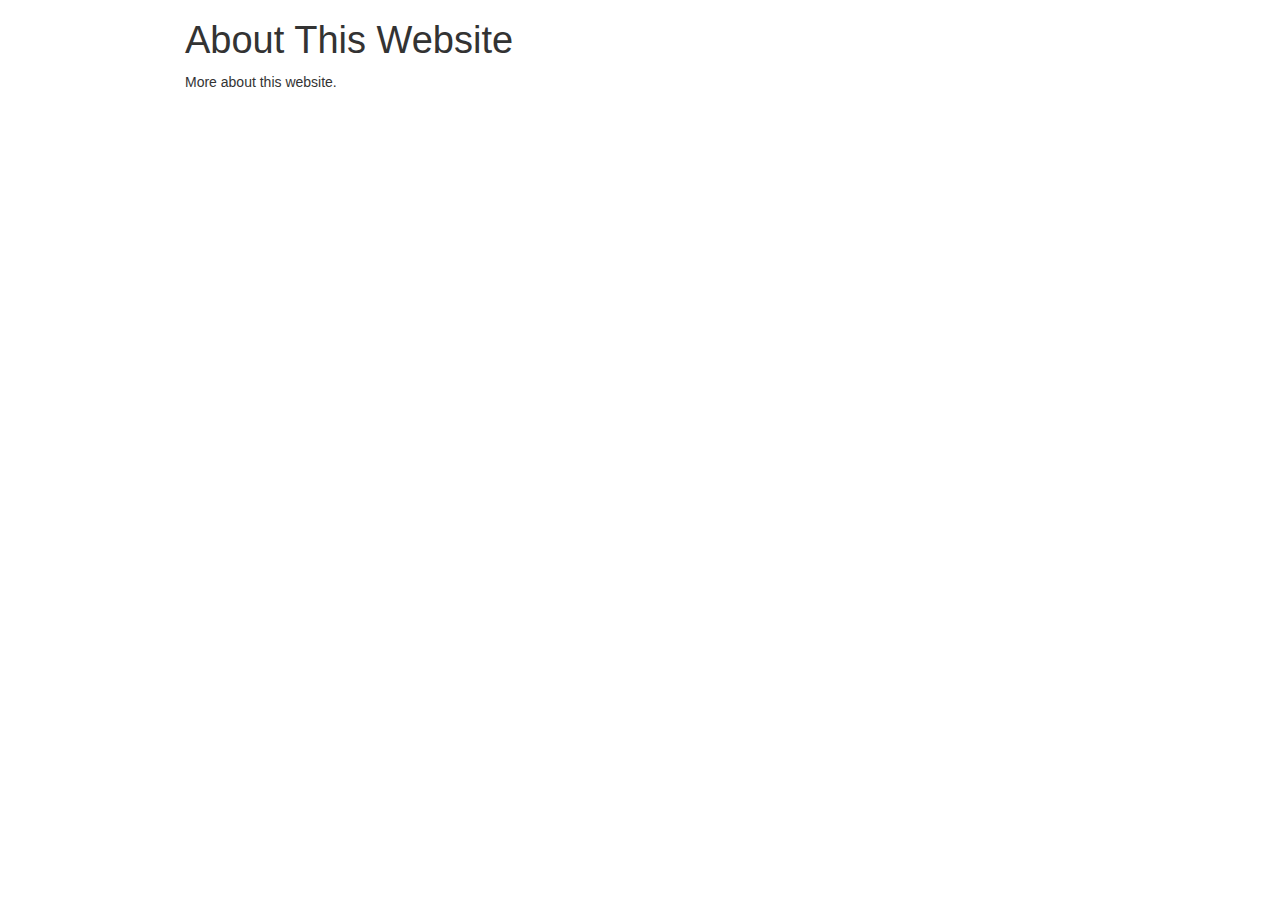
==== about.html @ c3953269 "1" ====
<!DOCTYPE html>

<html xmlns="http://www.w3.org/1999/xhtml">

<head>

<meta charset="utf-8" />
<meta http-equiv="Content-Type" content="text/html; charset=utf-8" />
<meta name="generator" content="pandoc" />




<title>About This Website</title>

<script src="[data-uri]"></script>
<meta name="viewport" content="width=device-width, initial-scale=1" />
<link href="data:text/css;charset=utf-8,html%7Bfont%2Dfamily%3Asans%2Dserif%3B%2Dwebkit%2Dtext%2Dsize%2Dadjust%3A100%25%3B%2Dms%2Dtext%2Dsize%2Dadjust%3A100%25%7Dbody%7Bmargin%3A0%7Darticle%2Caside%2Cdetails%2Cfigcaption%2Cfigure%2Cfooter%2Cheader%2Chgroup%2Cmain%2Cmenu%2Cnav%2Csection%2Csummary%7Bdisplay%3Ablock%7Daudio%2Ccanvas%2Cprogress%2Cvideo%7Bdisplay%3Ainline%2Dblock%3Bvertical%2Dalign%3Abaseline%7Daudio%3Anot%28%5Bcontrols%5D%29%7Bdisplay%3Anone%3Bheight%3A0%7D%5Bhidden%5D%2Ctemplate%7Bdisplay%3Anone%7Da%7Bbackground%2Dcolor%3Atransparent%7Da%3Aactive%2Ca%3Ahover%7Boutline%3A0%7Dabbr%5Btitle%5D%7Bborder%2Dbottom%3A1px%20dotted%7Db%2Cstrong%7Bfont%2Dweight%3A700%7Ddfn%7Bfont%2Dstyle%3Aitalic%7Dh1%7Bmargin%3A%2E67em%200%3Bfont%2Dsize%3A2em%7Dmark%7Bcolor%3A%23000%3Bbackground%3A%23ff0%7Dsmall%7Bfont%2Dsize%3A80%25%7Dsub%2Csup%7Bposition%3Arelative%3Bfont%2Dsize%3A75%25%3Bline%2Dheight%3A0%3Bvertical%2Dalign%3Abaseline%7Dsup%7Btop%3A%2D%2E5em%7Dsub%7Bbottom%3A%2D%2E25em%7Dimg%7Bborder%3A0%7Dsvg%3Anot%28%3Aroot%29%7Boverflow%3Ahidden%7Dfigure%7Bmargin%3A1em%2040px%7Dhr%7Bheight%3A0%3B%2Dwebkit%2Dbox%2Dsizing%3Acontent%2Dbox%3B%2Dmoz%2Dbox%2Dsizing%3Acontent%2Dbox%3Bbox%2Dsizing%3Acontent%2Dbox%7Dpre%7Boverflow%3Aauto%7Dcode%2Ckbd%2Cpre%2Csamp%7Bfont%2Dfamily%3Amonospace%2Cmonospace%3Bfont%2Dsize%3A1em%7Dbutton%2Cinput%2Coptgroup%2Cselect%2Ctextarea%7Bmargin%3A0%3Bfont%3Ainherit%3Bcolor%3Ainherit%7Dbutton%7Boverflow%3Avisible%7Dbutton%2Cselect%7Btext%2Dtransform%3Anone%7Dbutton%2Chtml%20input%5Btype%3Dbutton%5D%2Cinput%5Btype%3Dreset%5D%2Cinput%5Btype%3Dsubmit%5D%7B%2Dwebkit%2Dappearance%3Abutton%3Bcursor%3Apointer%7Dbutton%5Bdisabled%5D%2Chtml%20input%5Bdisabled%5D%7Bcursor%3Adefault%7Dbutton%3A%3A%2Dmoz%2Dfocus%2Dinner%2Cinput%3A%3A%2Dmoz%2Dfocus%2Dinner%7Bpadding%3A0%3Bborder%3A0%7Dinput%7Bline%2Dheight%3Anormal%7Dinput%5Btype%3Dcheckbox%5D%2Cinput%5Btype%3Dradio%5D%7B%2Dwebkit%2Dbox%2Dsizing%3Aborder%2Dbox%3B%2Dmoz%2Dbox%2Dsizing%3Aborder%2Dbox%3Bbox%2Dsizing%3Aborder%2Dbox%3Bpadding%3A0%7Dinput%5Btype%3Dnumber%5D%3A%3A%2Dwebkit%2Dinner%2Dspin%2Dbutton%2Cinput%5Btype%3Dnumber%5D%3A%3A%2Dwebkit%2Douter%2Dspin%2Dbutton%7Bheight%3Aauto%7Dinput%5Btype%3Dsearch%5D%7B%2Dwebkit%2Dbox%2Dsizing%3Acontent%2Dbox%3B%2Dmoz%2Dbox%2Dsizing%3Acontent%2Dbox%3Bbox%2Dsizing%3Acontent%2Dbox%3B%2Dwebkit%2Dappearance%3Atextfield%7Dinput%5Btype%3Dsearch%5D%3A%3A%2Dwebkit%2Dsearch%2Dcancel%2Dbutton%2Cinput%5Btype%3Dsearch%5D%3A%3A%2Dwebkit%2Dsearch%2Ddecoration%7B%2Dwebkit%2Dappearance%3Anone%7Dfieldset%7Bpadding%3A%2E35em%20%2E625em%20%2E75em%3Bmargin%3A0%202px%3Bborder%3A1px%20solid%20silver%7Dlegend%7Bpadding%3A0%3Bborder%3A0%7Dtextarea%7Boverflow%3Aauto%7Doptgroup%7Bfont%2Dweight%3A700%7Dtable%7Bborder%2Dspacing%3A0%3Bborder%2Dcollapse%3Acollapse%7Dtd%2Cth%7Bpadding%3A0%7D%40media%20print%7B%2A%2C%3Aafter%2C%3Abefore%7Bcolor%3A%23000%21important%3Btext%2Dshadow%3Anone%21important%3Bbackground%3A0%200%21important%3B%2Dwebkit%2Dbox%2Dshadow%3Anone%21important%3Bbox%2Dshadow%3Anone%21important%7Da%2Ca%3Avisited%7Btext%2Ddecoration%3Aunderline%7Da%5Bhref%5D%3Aafter%7Bcontent%3A%22%20%28%22%20attr%28href%29%20%22%29%22%7Dabbr%5Btitle%5D%3Aafter%7Bcontent%3A%22%20%28%22%20attr%28title%29%20%22%29%22%7Da%5Bhref%5E%3D%22javascript%3A%22%5D%3Aafter%2Ca%5Bhref%5E%3D%22%23%22%5D%3Aafter%7Bcontent%3A%22%22%7Dblockquote%2Cpre%7Bborder%3A1px%20solid%20%23999%3Bpage%2Dbreak%2Dinside%3Aavoid%7Dthead%7Bdisplay%3Atable%2Dheader%2Dgroup%7Dimg%2Ctr%7Bpage%2Dbreak%2Dinside%3Aavoid%7Dimg%7Bmax%2Dwidth%3A100%25%21important%7Dh2%2Ch3%2Cp%7Borphans%3A3%3Bwidows%3A3%7Dh2%2Ch3%7Bpage%2Dbreak%2Dafter%3Aavoid%7D%2Enavbar%7Bdisplay%3Anone%7D%2Ebtn%3E%2Ecaret%2C%2Edropup%3E%2Ebtn%3E%2Ecaret%7Bborder%2Dtop%2Dcolor%3A%23000%21important%7D%2Elabel%7Bborder%3A1px%20solid%20%23000%7D%2Etable%7Bborder%2Dcollapse%3Acollapse%21important%7D%2Etable%20td%2C%2Etable%20th%7Bbackground%2Dcolor%3A%23fff%21important%7D%2Etable%2Dbordered%20td%2C%2Etable%2Dbordered%20th%7Bborder%3A1px%20solid%20%23ddd%21important%7D%7D%40font%2Dface%7Bfont%2Dfamily%3A%27Glyphicons%20Halflings%27%3Bsrc%3Aurl%28data%3Aapplication%2Fvnd%2Ems%2Dfontobject%3Bbase64%2Cn04AAEFNAAACAAIABAAAAAAABQAAAAAAAAABAJABAAAEAExQAAAAAAAAAAIAAAAAAAAAAAEAAAAAAAAAJxJ%[base64]%2FSEdmjKHUbyow8ATBE40IvWA3vTu8LiABDQ%2BpexwUMcm1SMnNryctQSiI1K5ZnbOlXKmnVV5YvRe6RnNMFNCOs1KNVpn6yZhCJkRtVRNzEufeIq7HgSrcx4S8h%2Fv4vnrrKc6oCNxmSk2uKlZQHBii6iKFoH0746ThvkO1kJHlxjrkxs%2BLWORaDQBEtiYJIR5IB9Bi1UyL4Rmr0BNigNkMzlKQmnofBHviqVzUxwdMb3NdCn69hy%2BpRYVKGVS%2F1tnsqv4LL7wCCPZZAZPT4aCShHjHJVNuXbmMrY5LeQaGnvAkXlVrJgKRAUdFjrWEah9XebPeQMj7KS7DIBAFt8ycgC5PLGUOHSE3ErGZCiViNLL5ZARfywnCoZaKQCu6NuFX42AEeKtKUGnr%2FCm2Cy8tpFhBPMW5Fxi4Qm4TkDWh4IWFDClhU2hRWosUWqcKLlgyXB%2BlSHaWaHiWlBAR8SeSgSPCQxdVQgzUixWKSTrIQEbU94viDctkvX%2BVSjJuUmV8L4CXShI11esnp0pjWNZIyxKHS4wVQ2ime1P4RnhvGw0aDN1OLAXGERsB7buFpFGGBAre4QEQR0HOIO5oYH305G%2BKspT%2FFupEGGafCCwxSe6ZUa%2B073rXHnNdVXE6eWvibUS27XtRzkH838mYLMBmYysZTM0EM3A1fbpCBYFccN1B%2FEnCYu%2FTgCGmr7bMh8GfYL%2BBfcLvB0gRagC09w9elfldaIy%2FhNCBLRgBgtCC7jAF63wLSMAfbfAlEggYU0bUA7ACCJmTDpEmJtI78w4%2FBO7dN7JR7J7ZvbYaUbaILSQsRBiF3HGk5fEg6p9unwLvn98r%2BvnsV%2B372uf1xBLq4qU%2F45fTuqaAP%2BpssmCCCTF0mhEow8ZXZOS8D7Q85JsxZ%2BAzok7B7O%2Ff6J8AzYBySZQB%2FQHYUSA%2BEeQhEWiS6AIQzgcsDiER4MjgMBAWDV4AgQ3g1eBgIdweCQmCjJEMkJ%2BPKRWyFHHmg1Wi%2F6xzUgA0LREoKJChwnQa9B%2B5RQZRB3IlBlkAnxyQNaANwHMowzlYSMCBgnbpzvqpl0iTJNCQidDI9ZrSYNIRBhHtUa5YHMHxyGEik9hDE0AKj72AbTCaxtHPUaKZdAZSnQTyjGqGLsmBStCejApUhg4uBMU6mATujEl%2BKdDPbI6Ag4vLr%2BhjY6lbjBeoLKnZl0UZgRX8gTySOeynZVz1wOq7e1hFGYIq%2BMhrGxDLak0PrwYzSXtcuyhXEhwOYofiW%2BEcI%2Fjw8P6IY6ed%2BetAbuqKp5QIapT77LnAe505lMuqL79a0ut4rWexzFttsOsLDy7zvtQzcq3U1qabe7tB0wHWVXji%2BzDbo8x8HyIRUbXnwUcklFv51fvTymiV%2BMXLSmGH9d9%2BaXpD5X6lao41anWGig7IwIdnoBY2ht%2FpO9mClLo4NdXHAsefqWUKlXJkbqPOFhMoR4aiA1BXqhRNbB2Xwi%2B7u%2FjpAoOpKJ0UX24EsrzMfHXViakCNcKjBxuQX8BO0ZqjJ3xXzf%2B61t2VXOSgJ8xu65QKgtN6FibPmPYsXbJRHHqbgATcSZxBqGiDiU4NNNsYBsKD0MIP%2FOfKnlk%2FLkaid%[base64]%2FgFtuW0wR4cgd%2BZKesSV7QkNE2kw6AV4hoIuC02LGmTomyf8PiO6CZzOTLTPQ%2BHW06H%2Btx%2BbQ8LmDYg1pTFrp2oJXgkZTyeRJZM0C8aE2LpFrNVDuhARsN543%2FFV6klQ6Tv1OoZGXLv0igKrl%2FCmJxRmX7JJbJ998VSIPQRyDBICzl4JJlYHbdql30NvYcOuZ7a10uWRrgoieOdgIm4rlq6vNOQBuqESLbXG5lzdJGHw2m0sDYmODXbYGTfSTGRKpssTO95fothJCjUGQgEL4yKoGAF%2F0SrpUDNn8CBgBcSDQByAeNkCXp4S4Ro2Xh4OeaGRgR66PVOsU8bc6TR5%[base64]%2F1SgRCJ1dk4UdBT7OoyuNgLs0oCd8RnrEIb6QdMxT2QjD4zMrJkfgx5aDMcA4orsTtKCqWb%2FVeyceqa5OGSmB28YwH4rFbkQaLoUN8OQQYnD3w2eXpI4ScQfbCUZiJ4yMOIKLyyTc7BQ4uXUw6Ee6%2FxM%2B4Y67ngNBknxIPwuppgIhFcwJyr6EIj%2BLzNj%2FmfR2vhhRlx0BILZoAYruF0caWQ7YxO66UmeguDREAFHYuC7HJviRgVO6ruJH59h%2FC%2FPkgSle8xNzZJULLWq9JMDTE2fjGE146a1Us6PZDGYle6ldWRqn%2FpdpgHKNGrGIdkRK%2BKPETT9nKT6kLyDI8xd9A1FgWmXWRAIHwZ37WyZHOVyCadJEmMVz0MadMjDrPho%2BEIochkVC2xgGiwwsQ6DMv2P7UXqT4x7CdcYGId2BJQQa85EQKmCmwcRejQ9Bm4oATENFPkxPXILHpMPUyWTI5rjNOsIlmEeMbcOCEqInpXACYQ9DDxmFo9vcmsDblcMtg4tqBerNngkIKaFJmrQAPnq1dEzsMXcwjcHdfdCibcAxxA%2Bq%2Fj9m3LM%2FO7WJka4tSidVCjsvo2lQ%2F2ewyoYyXwAYyr2PlRoR5MpgVmSUIrM3PQxXPbgjBOaDQFIyFMJvx3Pc5RSYj12ySVF9fwFPQu2e2KWVoL9q3Ayv3IzpGHUdvdPdrNUdicjsTQ2ISy7QU3DrEytIjvbzJnAkmANXjAFERA0MUoPF3%2F5KFmW14bBNOhwircYgMqoDpUMcDtCmBE82QM2YtdjVLB4kBuKho%2FbcwQdeboqfQartuU3CsCf%2BcXkgYAqp%2F0Ee3RorAZt0AvvOCSI4JICIlGlsV0bsSid%2FNIEALAAzb6HAgyWHBps6xAOwkJIGcB82CxRQq4sJf3FzA70A%2BTRqcqjEMETCoez3mkPcpnoALs0ugJY8kQwrC%[base64]%2FWDHA60cYFaI%2FPjpzquUqdaYGcIq%2BmLez3WLFFCtNBN2QJcrlcoELgiPku5R5dSlJFaCEqEZle1AQzAKC%2B1SotMcBNyQUFuRHRF6OlimSBgjZeTBCwLyc6A%2BP%2FoFRchXTz5ADknYJHxzrJ5pGuIKRQISU6WyKTBBjD8WozmVYWIsto1AS5rxzKlvJu4E%2FvwOiKxRtCWsDM%2BeTHUrmwrCK5BIfMzGkD%2B0Fk5LzBs0jMYXktNDblB06LMNJ09U8pzSLmo14MS0OMjcdrZ31pyQqxJJpRImlSvfYAK8inkYU52QY2FPEVsjoWewpwhRp5yAuNpkqhdb7ku9Seefl2D0B8SMTFD90xi4CSOwwZy9IKkpMtI3FmFUg3%2FkFutpQGNc3pCR7gvC4sgwbupDu3DyEN%2BW6YGLNM21jpB49irxy9BSlHrVDlnihGKHwPrbVFtc%2Bh1rVQKZduxIyojccZIIcOCmhEnC7UkY68WXKQgLi2JCDQkQWJRQuk60hZp0D3rtCTINSeY9Ej2kIKYfGxwOs4j9qMM7fYZiipzgcf7TamnehqdhsiMiCawXnz4xAbyCkLAx5EGbo3Ax1u3dUIKnTxIaxwQTHehPl3V491H0%2BbC5zgpGz7Io%2BmjdhKlPJ01EeMpM7UsRJMi1nGjmJg35i6bQBAAxjO%2FENJubU2mg3ONySEoWklCwdABETcs7ck3jgiuU9pcKKpbgn%2B3YlzV1FzIkB6pmEDOSSyDfPPlQskznctFji0kpgZjW5RZe6x9kYT4KJcXg0bNiCyif%2BpZACCyRMmYsfiKmN9tSO65F0R2OO6ytlEhY5Sj6uRKfFxw0ijJaAx%2Fk3QgnAFSq27%2F2i4GEBA%2BUvTJKK%2F9eISNvG46Em5RZfjTYLdeD8kdXHyrwId%2FDQZUaMCY4gGbke2C8vfjgV%2FY9kkRQOJIn%2FxM9INZSpiBnqX0Q9GlQPpPKAyO5y%2BW5NMPSRdBCUlmuxl40ZfMCnf2Cp044uI9WLFtCi4YVxKjuRCOBWIb4XbIsGdbo4qtMQnNOQz4XDSui7W%2FN6l54qOynCqD3DpWQ%2BmpD7C40D8BZEWGJX3tlAaZBMj1yjvDYKwCJBa201u6nBKE5UE%2B7QSEhCwrXfbRZylAaAkplhBWX50dumrElePyNMRYUrC99UmcSSNgImhFhDI4BXjMtiqkgizUGCrZ8iwFxU6fQ8GEHCFdLewwxYWxgScAYMdMLmcZR6b7rZl95eQVDGVoUKcRMM1ixXQtXNkBETZkVVPg8LoSrdetHzkuM7DjZRHP02tCxA1fmkXKF3VzfN1pc1cv%2F8lbTIkkYpqKM9VOhp65ktYk%2BQ46myFWBapDfyWUCnsnI00QTBQmuFjMZTcd0V2NQ768Fhpby04k2IzNR1wKabuGJqYWwSly6ocMFGTeeI%2BejsWDYgEvr66QgqdcIbFYDNgsm0x9UHY6SCd5%2B7tpsLpKdvhahIDyYmEJQCqMqtCF6UlrE5GXRmbu%[base64]%2FiOmsLtHSWNUWEGk9hScMPShasUA1AcHOtRZlqMeQ0OzYS9vQvYUjOLrzP07BUAFikcJNMi7gIxEw4pL1G54TcmmmoAQ5s7TGWErJZ2Io4yQ0ljRYhL8H5e62oDtLF8aDpnIvZ5R3GWJyAugdiiJW9hQAVTsnCBHhwu7rkBlBX6r3b7ejEY0k5GGeyKv66v%2B6dg7mcJTrWHbtMywbedYqCQ0FPwoytmSWsL8WTtChZCKKzEF7vP6De4x2BJkkniMgSdWhbeBSLtJZR9CTHetK1xb34AYIJ37OegYIoPVbXgJ%2FqDQK%2BbfCtxQRVKQu77WzOoM6SGL7MaZwCGJVk46aImai9fmam%2BWpHG%2B0BtQPWUgZ7RIAlPq6lkECUhZQ2gqWkMYKcYMYaIc4gYCDFHYa2d1nzp3%2BJ1eCBay8IYZ0wQRKGAqvCuZ%2FUgbQPyllosq%2BXtfKIZOzmeJqRazpmmoP%2F76YfkjzV2NlXTDSBYB04SVlNQsFTbGPk1t%2FI4Jktu0XSgifO2ozFOiwd%2F0SssJDn0dn4xqk4GDTTKX73%2FwQyBLdqgJ%2BWx6AQaba3BA9CKEzjtQYIfAsiYamapq80LAamYjinlKXUkxdpIDk0puXUEYzSalfRibAeDAKpNiqQ0FTwoxuGYzRnisyTotdVTclis1LHRQCy%2FqqL8oUaQzWRxilq5Mi0IJGtMY02cGLD69vGjkj3p6pGePKI8bkBv5evq8SjjyU04vJR2cQXQwSJyoinDsUJHCQ50jrFTT7yRdbdYQMB3MYCb6uBzJ9ewhXYPAIZSXfeEQBZZ3GPN3Nbhh%2FwkvAJLXnQMdi5NYYZ5GHE400GS5rXkOZSQsdZgIbzRnF9ueLnsfQ47wHAsirITnTlkCcuWWIUhJSbpM3wWhXNHvt2xUsKKMpdBSbJnBMcihkoDqAd1Zml%2FR4yrzow1Q2A5G%2Bkzo%2FRhRxQS2lCSDRV8LlYLBOOoo1bF4jwJAwKMK1tWLHlu9i0j4Ig8qVm6wE1DxXwAwQwsaBWUg2pOOol2dHxyt6npwJEdLDDVYyRc2D0HbcbLUJQj8gPevQBUBOUHXPrsAPBERICpnYESeu2OHotpXQxRGlCCtLdIsu23MhZVEoJg8Qumj%2FUMMc34IBqTKLDTp76WzL%2FdMjCxK7MjhiGjeYAC%2Fkj%2FjY%2FRde7hpSM1xChrog6yZ7OWTuD56xBJnGFE%2BpT2ElSyCnJcwVzCjkqeNLfMEJqKW0G7OFIp0G%2B9mh50I9o8k1tpCY0xYqFNIALgIfc2me4n1bmJnRZ89oepgLPT0NTMLNZsvSCZAc3TXaNB07vail36%2FdBySis4m9%2FDR8izaLJW6bWCkVgm5T%2Bius3ZXq4xI%2BGnbveLbdRwF2mNtsrE0JjYc1AXknCOrLSu7Te%2Fr4dPYMCl5qtiHNTn%2BTPbh1jCBHH%2BdMJNhwNgs3nT%2BOhQoQ0vYif56BMG6WowAcHR3DjQolxLzyVekHj00PBAaW7IIAF1EF%2BuRIWyXjQMAs2chdpaKPNaB%2BkSezYt0%2BCA04sOg5vx8Fr7Ofa9sUv87h7SLAUFSzbetCCZ9pmyLt6l6%2FTzoA1%2FZBG9bIUVHLAbi%2FkdBFgYGyGwRQGBpkqCEg2ah9UD6EedEcEL3j4y0BQQCiExEnocA3SZboh%2Bepgd3YsOkHskZwPuQ5OoyA0fTA5AXrHcUOQF%2BzkJHIA7PwCDk1gGVmGUZSSoPhNf%2BTklauz98QofOlCIQ%2FtCD4dosHYPqtPCXB3agggQQIqQJsSkB%2Bqn0rkQ1toJjON%2FOtCIB9RYv3PqRA4C4U68ZMlZn6BdgEvi2ziU%2BTQ6NIw3ej%2BAtDwMGEZk7e2IjxUWKdAxyaw9OCwSmeADTPPleyk6UhGDNXQb%2B%2BW6Uk4q6F7%2Frg6WVTo82IoCxSIsFDrav4EPHphD3u4hR53WKVvYZUwNCCeM4PMBWzK%2BEfIthZOkuAwPo5C5jgoZgn6dUdvx5rIDmd58cXXdKNfw3l%2BwM2UjgrDJeQHhbD7HW2QDoZMCujgIUkk5Fg8VCsdyjOtnGRx8wgKRPZN5dR0zPUyfGZFVihbFRniXZFOZGKPnEQzU3AnD1KfR6weHW2XS6KbPJxUkOTZsAB9vTVp3Le1F8q5l%2BDMcLiIq78jxAImD2pGFw0VHfRatScGlK6SMu8leTmhUSMy8Uhdd6xBiH3Gdman4tjQGLboJfqz6fL2WKHTmrfsKZRYX6BTDjDldKMosaSTLdQS7oDisJNqAUhw1PfTlnacCO8vl8706Km1FROgLDmudzxg%2BEWTiArtHgLsRrAXYWdB0NmToNCJdKm0KWycZQqb%2BMw76Qy29iQ5up%2FX7oyw8QZ75kP5F6iJAJz6KCmqxz8fEa%2FxnsMYcIO%2FvEkGRuMckhr4rIeLrKaXnmIzlNLxbFspOphkcnJdnz%2FChp%2FVlpj2P7jJQmQRwGnltkTV5dbF9fE3%2FfxoSqTROgq9wFUlbuYzYcasE0ouzBo%2BdDCDzxKAfhbAZYxQiHrLzV2iVexnDX%2FQnT1fsT%2Fxuhu1ui5qIytgbGmRoQkeQooO8eJNNZsf0iALur8QxZFH0nCMnjerYQqG1pIfjyVZWxhVRznmmfLG00BcBWJE6hzQWRyFknuJnXuk8A5FRDCulwrWASSNoBtR%2BCtGdkPwYN2o7DOw%2FVGlCZPusRBFXODQdUM5zeHDIVuAJBLqbO%2Ff9Qua%2BpDqEPk230Sob9lEZ8BHiCorjVghuI0lI4JDgHGRDD%2FprQ84B1pVGkIpVUAHCG%2Biz3Bn3qm2AVrYcYWhock4jso5%2BJ7HfHVj4WMIQdGctq3psBCVVzupQOEioBGA2Bk%2BUILT7%2BVoX5mdxxA5fS42gISQVi%2FHTzrgMxu0fY6hE1ocUwwbsbWcezrY2n6S8%2F6cxXkOH4prpmPuFoikTzY7T85C4T2XYlbxLglSv2uLCgFv8Quk%2FwdesUdWPeHYIH0R729JIisN9Apdd4eB10aqwXrPt%2BSu9mA8k8n1sjMwnfsfF2j3jMUzXepSHmZ%2FBfqXvzgUNQQWOXO8YEuFBh4QTYCkOAPxywpYu1VxiDyJmKVcmJPGWk%2Fgc3Pov02StyYDahwmzw3E1gYC9wkupyWfDqDSUMpCTH5e5N8B%2F%2FlHiMuIkTNw4USHrJU67bjXGqNav6PBuQSoqTxc8avHoGmvqNtXzIaoyMIQIiiUHIM64cXieouplhNYln7qgc4wBVAYR104kO%2BCvKqsg4yIUlFNThVUAKZxZt1XA34h3TCUUiXVkZ0w8Hh2R0Z5L0b4LZvPd%2Fp1gi%2F07h8qfwHrByuSxglc9cI4QIg2oqvC%2Fqm0i7tjPLTgDhoWTAKDO2ONW5oe%2B%2FeKB9vZB8K6C25yCZ9RFVMnb6NRdRjyVK57CHHSkJBfnM2%2Fj4ODUwRkqrtBBCrDsDpt8jhZdXoy%2F1BCqw3sSGhgGGy0a5Jw6BP%2FTExoCmNFYjZl248A0osgPyGEmRA%2BfAsqPVaNAfytu0vuQJ7rk3J4kTDTR2AlCHJ5cls26opZM4w3jMULh2YXKpcqGBtuleAlOZnaZGbD6DHzMd6i2oFeJ8z9XYmalg1Szd%2FocZDc1C7Y6vcALJz2lYnTXiWEr2wawtoR4g3jvWUU2Ngjd1cewtFzEvM1NiHZPeLlIXFbBPawxNgMwwAlyNSuGF3zizVeOoC9bag1qRAQKQE%2FEZBWC2J8mnXAN2aTBboZ7HewnObE8CwROudZHmUM5oZ%2FUgd%2FJZQK8lvAm43uDRAbyW8gZ%2BZGq0EVerVGUKUSm%2FIdn8AQHdR4m7bue88WBwft9mSCeMOt1ncBwziOmJYI2ZR7ewNMPiCugmSsE4EyQ%2BQATJG6qORMGd4snEzc6B4shPIo4G1T7PgSm8PY5eUkPdF8JZ0VBtadbHXoJgnEhZQaODPj2gpODKJY5Yp4DOsLBFxWbvXN755KWylJm%2BoOd4zEL9Hpubuy2gyyfxh8oEfFutnYWdfB8PdESLWYvSqbElP9qo3u6KTmkhoacDauMNNjj0oy40DFV7Ql0aZj77xfGl7TJNHnIwgqOkenruYYNo6h724%2BzUQ7%2BvkCpZB%2BpGA562hYQiDxHVWOq0oDQl%2FQsoiY%2BcuI7iWq%2FZIBtHcXJ7kks%2Bh2fCNUPA82BzjnqktNts%2BRLdk1VSu%2BtqEn7QZCCsvEqk6FkfiOYkrsw092J8jsfIuEKypNjLxrKA9kiA19mxBD2suxQKCzwXGws7kEJvlhUiV9tArLIdZW0IORcxEzdzKmjtFhsjKy%2F44XYXdI5noQoRcvjZ1RMPACRqYg2V1%2BOwOepcOknRLLFdYgTkT5UApt%2FJhLM3jeFYprZV%2BZow2g8fP%2BU68hkKFWJj2yBbKqsrp25xkZX1DAjUw52IMYWaOhab8Kp05VrdNftqwRrymWF4OQSjbdfzmRZirK8FMJELEgER2PHjEAN9pGfLhCUiTJFbd5LBkOBMaxLr%2FA1SY9dXFz4RjzoU9ExfJCmx%2FI9FKEGT3n2cmzl2X42L3Jh%2BAbQq6sA%2BSs1kitoa4TAYgKHaoybHUDJ51oETdeI%2F9ThSmjWGkyLi5QAGWhL0BG1UsTyRGRJOldKBrYJeB8ljLJHfATWTEQBXBDnQexOHTB%2BUn44zExFE4vLytcu5NwpWrUxO%2F0ZICUGM7hGABXym0V6ZvDST0E370St9MIWQOTWngeoQHUTdCJUP04spMBMS8LSker9cReVQkULFDIZDFPrhTzBl6sed9wcZQTbL%2BBDqMyaN3RJPh%2Fanbx%2BIv%2BqgQdAa3M9Z5JmvYlh4qop%2BHo1F1W5gbOE9YKLgAnWytXElU4G8GtW47lhgFE6gaSs%2Bgs37sFvi0PPVvA5dnCBgILTwoKd%2F%2BDoL9F6inlM7H4rOTzD79KJgKlZO%2FZgt22UsKhrAaXU5ZcLrAglTVKJEmNJvORGN1vqrcfSMizfpsgbIe9zno%2BgBoKVXgIL%2FVI8dB1O5o%2FR3Suez%2FgD7M781ShjKpIIORM%2FnxG%2BjjhhgPwsn2IoXsPGPqYHXA63zJ07M2GPEykQwJBYLK808qYxuIew4frk52nhCsnCYmXiR6CuapvE1IwRB4%2FQftDbEn%2BAucIr1oxrLabRj9q4ae0%2BfXkHnteAJwXRbVkR0mctVSwEbqhJiMSZUp9DNbEDMmjX22m3ABpkrPQQTP3S1sib5pD2VRKRd%2BeNAjLYyT0hGrdjWJZy24OYXRoWQAIhGBZRxuBFMjjZQhpgrWo8SiFYbojcHO8V5DyscJpLTHyx9Fimassyo5U6WNtquUMYgccaHY5amgR3PQzq3ToNM5ABnoB9kuxsebqmYZm0R9qxJbFXCQ1UPyFIbxoUraTJFDpCk0Wk9GaYJKz%2F6oHwEP0Q14lMtlddQsOAU9zlYdMVHiT7RQP3XCmWYDcHCGbVRHGnHuwzScA0BaSBOGkz3lM8CArjrBsyEoV6Ys4qgDK3ykQQPZ3hCRGNXQTNNXbEb6tDiTDLKOyMzRhCFT%2BmAUmiYbV3YQVqFVp9dorv%2BTsLeCykS2b5yyu8AV7IS9cxcL8z4Kfwp%2BxJyYLv1OsxQCZwTB4a8BZ%2F5EdxTBJthApqyfd9u3ifr%2FWILTqq5VqgwMT9SOxbSGWLQJUUWCVi4k9tho9nEsbUh7U6NUsLmkYFXOhZ0kmamaJLRNJzSj%2Fqn4Mso6zb6iLLBXoaZ6AqeWCjHQm2lztnejYYM2eubnpBdKVLORZhudH3JF1waBJKA9%2BW8EhMj3Kzf0L4vi4k6RoHh3Z5YgmSZmk6ns4fjScjAoL8GoOECgqgYEBYUGFVO4FUv4%2FYtowhEmTs0vrvlD%2FCrisnoBNDAcUi%2FteY7OctFlmARQzjOItrrlKuPO6E2Ox93L4O%2F4DcgV%2FdZ7qR3VBwVQxP1GCieA4RIpweYJ5FoYrHxqRBdJjnqbsikA2Ictbb8vE1GYIo9dacK0REgDX4smy6GAkxlH1yCGGsk%2BtgiDhNKuKu3yNrMdxafmKTF632F8Vx4BNK57GvlFisrkjN9WDAtjsWA0ENT2e2nETUb%2Fn7qwhvGnrHuf5bX6Vh%2Fn3xffU3PeHdR%2BFA92i6ufT3AlyAREoNDh6chiMWTvjKjHDeRhOa9YkOQRq1vQXEMppAQVwHCuIcV2g5rBn6GmZZpTR7vnSD6ZmhdSl176gqKTXu5E%2BYbfL0adwNtHP7dT7t7b46DVZIkzaRJOM%2BS6KcrzYVg%2BT3wSRFRQashjfU18NutrKa%2F7PXbtuJvpIjbgPeqd%2BpjmRw6YKpnANFSQcpzTZgpSNJ6J7uiagAbir%2F8tNXJ%2FOsOnRh6iuIexxrmkIneAgz8QoLmiaJ8sLQrELVK2yn3wOHp57BAZJhDZjTBzyoRAuuZ4eoxHruY1pSb7qq79cIeAdOwin4GdgMeIMHeG%2BFZWYaiUQQyC5b50zKjYw97dFjAeY2I4Bnl105Iku1y0lMA1ZHolLx19uZnRdILcXKlZGQx%2FGdEqSsMRU1BIrFqRcV1qQOOHyxOLXEGcbRtAEsuAC2V4K3p5mFJ22IDWaEkk9ttf5Izb2LkD1MnrSwztXmmD%2FQi%2FEmVEFBfiKGmftsPwVaIoZanlKndMZsIBOskFYpDOq3QUs9aSbAAtL5Dbokus2G4%2FasthNMK5UQKCOhU97oaOYNGsTah%2BjfCKsZnTRn5TbhFX8ghg8CBYt%2FBjeYYYUrtUZ5jVij%2Fop7V5SsbA4mYTOwZ46hqdpbB6Qvq3AS2HHNkC15pTDIcDNGsMPXaBidXYPHc6PJAkRh29Vx8KcgX46LoUQBhRM%2B3SW6Opll%2FwgxxsPgKJKzr5QCmwkUxNbeg6Wj34SUnEzOemSuvS2OetRCO8Tyy%2BQbSKVJcqkia%2BGvDefFwMOmgnD7h81TUtMn%2BmRpyJJ349HhAnoWFTejhpYTL9G8N2nVg1qkXBeoS9Nw2fB27t7trm7d%2FQK7Cr4uoCeOQ7%2F8JfKT77KiDzLImESHw%2F0wf73QeHu74hxv7uihi4fTX%2BXEwAyQG3264dwv17aJ5N335Vt9sdrAXhPOAv8JFvzqyYXwfx8WYJaef1gMl98JRFyl5Mv5Uo%2FoVH5ww5OzLFsiTPDns7fS6EURSSWd%2F92BxMYQ8sBaH%2Bj%2BwthQPdVgDGpTfi%2BJQIWMD8xKqULliRH01rTeyF8x8q%2FGBEEEBrAJMPf25UQwi0b8tmqRXY7kIvNkzrkvRWLnxoGYEJsz8u4oOyMp8cHyaybb1HdMCaLApUE%2B%2F7xLIZGP6H9xuSEXp1zLIdjk5nBaMuV%2FyTDRRP8Y2ww5RO6d2D94o%2B6ucWIqUAvgHIHXhZsmDhjVLczmZ3ca0Cb3PpKwt2UtHVQ0BgFJsqqTsnzZPlKahRUkEu4qmkJt%2Bkqdae76ViWe3STan69yaF9%2BfESD2lcQshLHWVu4ovItXxO69bqC5p1nZLvI8NdQB9s9UNaJGlQ5mG947ipdDA0eTIw%2FA1zEdjWquIsQXXGIVEH0thC5M%2BW9pZe7IhAVnPJkYCCXN5a32HjN6nsvokEqRS44tGIs7s2LVTvcrHAF%2BRVmI8L4HUYk4x%2B67AxSMJKqCg8zrGOgvK9kNMdDrNiUtSWuHFpC8%2Fp5qIQrEo%2FH%2B1l%2F0cAwQ2nKmpWxKcMIuHY44Y6DlkpO48tRuUGBWT0FyHwSKO72Ud%2BtJUfdaZ4CWNijzZtlRa8%2BCkmO%2FEwHYfPZFU%2FhzjFWH7vnzHRMo%2BaF9u8qHSAiEkA2HjoNQPEwHsDKOt6hOoK3Ce%2F%2B%2F9boMWDa44I6FrQhdgS7OnNaSzwxWKZMcyHi6LN4WC6sSj0qm2PSOGBTvDs%2FGWJS6SwEN%2FULwpb4LQo9fYjUfSXRwZkynUazlSpvX9e%2BG2zor8l%2BYaMxSEomDdLHGcD6YVQPegTaA74H8%2BV4WvJkFUrjMLGLlvSZQWvi8%2FQA7yzQ8GPno%2F%2F5SJHRP%2FOqKObPCo81s%2F%2B6WgLqykYpGAgQZhVDEBPXWgU%2FWzFZjKUhSFInufPRiMAUULC6T11yL45ZrRoB4DzOyJShKXaAJIBS9wzLYIoCEcJKQW8GVCx4fihqJ6mshBUXSw3wWVj3grrHQlGNGhIDNNzsxQ3M%2BGWn6ASobIWC%2BLbYOC6UpahVO13Zs2zOzZC8z7FmA05JhUGyBsF4tsG0drcggIFzgg%2Fkpf3%2BCnAXKiMgIE8Jk%2FMhpkc8DUJEUzDSnWlQFme3d0sHZDrg7LavtsEX3cHwjCYA17pMTfx8Ajw9hHscN67hyo%2BRJQ4458RmPywXykkVcW688oVUrQhahpPRvTWPnuI0B%2BSkQu7dCyvLRyFYlC1LG1gRCIvn3rwQeINzZQC2KXq31FaR9UmVV2QeGVqBHjmE%2BVMd3b1fhCynD0pQNhCG6%2FWCDbKPyE7NRQzL3BzQAJ0g09aUzcQA6mUp9iZFK6Sbp%2FYbHjo%2B%2B7%2FWj8S4YNa%2BZdqAw1hDrKWFXv9%2BzaXpf8ZTDSbiqsxnwN%2FCzK5tPkOr4tRh2kY3Bn9JtalbIOI4b3F7F1vPQMfoDcdxMS8CW9m%2FNCW%2FHILTUVWQIPiD0j1A6bo8vsv6P1hCESl2abrSJWDrq5sSzUpwoxaCU9FtJyYH4QFMxDBpkkBR6kn0LMPO%2B5EJ7Z6bCiRoPedRZ%2FP0SSdii7ZnPAtVwwHUidcdyspwncz5uq6vvm4IEDbJVLUFCn%2FLvIHfooUBTkFO130FC7CmmcrKdgDJcid9mvVzsDSibOoXtIf9k6ABle3PmIxejodc4aob0QKS432srrCMndbfD454q52V01G4q913mC5HOsTzWF4h2No1av1VbcUgWAqyoZl%2B11PoFYnNv2HwAODeNRkHj%2B8SF1fcvVBu6MrehHAZK1Gm69ICcTKizykHgGFx7QdowTVAsYEF2tVc0Z6wLryz2FI1sc5By2znJAAmINndoJiB4sfPdPrTC8RnkW7KRCwxC6YvXg5ahMlQuMpoCSXjOlBy0Kij%2BbsCYPbGp8BdCBiLmLSAkEQRaieWo1SYvZIKJGj9Ur%2FeWHjiB7SOVdqMAVmpBvfRiebsFjger7DC%2B8kRFGtNrTrnnGD2GAJb8rQCWkUPYHhwXsjNBSkE6lGWUj5QNhK0DMNM2l%2BkXRZ0KLZaGsFSIdQz%2FHXDxf3%2FTE30%2BDgBKWGWdxElyLccJfEpjsnszECNoDGZpdwdRgCixeg9L4EPhH%2BRptvRMVRaahu4cySjS3P5wxAUCPkmn%2BrhyASpmiTaiDeggaIxYBmtLZDDhiWIJaBgzfCsAGUF1Q1SFZYyXDt9skCaxJsxK2Ms65dmdp5WAZyxik%2FzbrTQk5KmgxCg%2Ff45L0jywebOWUYFJQAJia7XzCV0x89rpp%2Ff3AVWhSPyTanqmik2SkD8A3Ml4NhIGLAjBXtPShwKYfi2eXtrDuKLk4QlSyTw1ftXgwqA2jUuopDl%2B5tfUWZNwBpEPXghzbBggYCw%2Fdhy0ntds2yeHCDKkF%2FYxQjNIL%2FF%2F37jLPHCKBO9ibwYCmuxImIo0ijV2Wbg3kSN2psoe8IsABv3RNFaF9uMyCtCYtqcD%2BqNOhwMlfARQUdJ2tUX%2BMNJqOwIciWalZsmEjt07tfa8ma4cji9sqz%2BQ9hWfmMoKEbIHPOQORbhQRHIsrTYlnVTNvcq1imqmmPDdVDkJgRcTgB8Sb6epCQVmFZe%2BjGDiNJQLWnfx%2BdrTKYjm0G8yH0ZAGMWzEJhUEQ4Maimgf%2Fbkvo8PLVBsZl152y5S8%2BHRDfZIMCbYZ1WDp4yrdchOJw8k6R%2B%2F2pHmydK4NIK2PHdFPHtoLmHxRDwLFb7eB%2BM4zNZcB9NrAgjVyzLM7xyYSY13ykWfIEEd2n5%2FiYp3ZdrCf7fL%2Ben%2BsIJu2W7E30MrAgZBD1rAAbZHPgeAMtKCg3NpSpYQUDWJu9bT3V7tOKv%2BNRiJc8JAKqqgCA%2FPNRBR7ChpiEulyQApMK1AyqcWnpSOmYh6yLiWkGJ2mklCSPIqN7UypWj3dGi5MvsHQ87MrB4VFgypJaFriaHivwcHIpmyi5LhNqtem4q0n8awM19Qk8BOS0EsqGscuuydYsIGsbT5GHnERUiMpKJl4ON7qjB4fEqlGN%2FhCky89232UQCiaeWpDYCJINXjT6xl4Gc7DxRCtgV0i1ma4RgWLsNtnEBRQFqZggCLiuyEydmFd7WlogpkCw5G1x4ft2psm3KAREwVwr1Gzl6RT7FDAqpVal34ewVm3VH4qn5mjGj%2BbYL1NgfLNeXDwtmYSpwzbruDKpTjOdgiIHDVQSb5%2FzBgSMbHLkxWWgghIh9QTFSDILixVwg0Eg1puooBiHAt7DzwJ7m8i8%2Fi%2BjHvKf0QDnnHVkVTIqMvIQImOrzCJwhSR7qYB5gSwL6aWL9hERHCZc4G2%2BJrpgHNB8eCCmcIWIQ6rSdyPCyftXkDlErUkHafHRlkOIjxGbAktz75bnh50dU7YHk%2BMz7wwstg6RFZb%2BTZuSOx1qqP5C66c0mptQmzIC2dlpte7vZrauAMm%2F7RfBYkGtXWGiaWTtwvAQiq2oD4YixPLXE2khB2FRaNRDTk%2B9sZ6K74Ia9VntCpN4BhJGJMT4Z5c5FhSepRCRWmBXqx%2BwhVZC4me4saDs2iNqXMuCl6iAZflH8fscC1sTsy4PHeC%2BXYuqMBMUun5YezKbRKmEPwuK%2BCLzijPEQgfhahQswBBLfg%[base64]%2BRCMlDDbElcjaROLDoualmUIQ88Kekk3iM4OQrADcxi3rJguS4MOIBIgKgXrjd1WkbCdqxJk%2F4efRIFsavZA7KvvJQqp3Iid5Z0NFc5aiMRzGN3vrpBzaMy4JYde3wr96PjN90AYOIbyp6T4zj8LoE66OGcX1Ef4Z3KoWLAUF4BTg7ug%2FAbkG5UNQXAMkQezujSHeir2uTThgd3gpyzDrbnEdDRH2W7U6PeRvBX1ZFMP5RM%2BZu6UUZZD8hDPHldVWntTCNk7To8IeOW9yn2wx0gmurwqC60AOde4r3ETi5pVMSDK8wxhoGAoEX9NLWHIR33VbrbMveii2jAJlrxwytTHbWNu8Y4N8vCCyZjAX%2FpcsfwXbLze2%2BD%2Bu33OGBoJyAAL3jn3RuEcdp5If8O%2Ba4NKWvxOTyDltG0IWoHhwVGe7dKkCWFT%2B%2Btm%2BhaBCikRUUMrMhYKZJKYoVuv%2FbsJzO8DwfVIInQq3g3BYypiz8baogH3r3GwqCwFtZnz4xMjAVOYnyOi5HWbFA8n0qz1OjSpHWFzpQOpvkNETZBGpxN8ybhtqV%2FDMUxd9uFZmBfKXMCn%2FSqkWJyKPnT6lq%2B4zBZni6fYRByJn6OK%2BOgPBGRAJluwGSk4wxjOOzyce%2FPKODwRlsgrVkdcsEiYrqYdXo0Er2GXi2GQZd0tNJT6c9pK1EEJG1zgDJBoTVuCXGAU8BKTvCO%2FcEQ1Wjk3Zzuy90JX4m3O5IlxVFhYkSUwuQB2up7jhvkm%2BbddRQu5F9s0XftGEJ9JSuSk%2BZachCbdU45fEqbugzTIUokwoAKvpUQF%2FCvLbWW5BNQFqFkJg2f30E%2F48StNe5QwBg8zz3YAJ82FZoXBxXSv4QDooDo79NixyglO9AembuBcx5Re3CwOKTHebOPhkmFC7wNaWtoBhFuV4AkEuJ0J%2B1pT0tLkvFVZaNzfhs%2FKd3%2BA9YsImlO4XK4vpCo%2FelHQi%2F9gkFg07xxnuXLt21unCIpDV%2BbbRxb7FC6nWYTsMFF8%2B1LUg4JFjVt3vqbuhHmDKbgQ4e%2BRGizRiO8ky05LQGMdL2IKLSNar0kNG7lHJMaXr5mLdG3nykgj6vB%2FKVijd1ARWkFEf3yiUw1v%2FWaQivVUpIDdSNrrKbjO5NPnxz6qTTGgYg03HgPhDrCFyYZTi3XQw3HXCva39mpLNFtz8AiEhxAJHpWX13gCTAwgm9YTvMeiqetdNQv6IU0hH0G%2BZManTqDLPjyrOse7WiiwOJCG%[base64]%2F6gQKuihPtiUtlCQVPohUgzfezTg8o1b3n9pNZeco1QucaoXe40Fa5JYhqdTspFmxGtW9h5ezLFZs3j%2FN46f%2BS2rjYNC2JySXrnSAFhvAkz9a5L3pza8eYKHNoPrvBRESpxYPJdKVUxBE39nJ1chrAFpy4MMkf0qKgYALctGg1DQI1kIymyeS2AJNT4X240d3IFQb%2F0jQbaHJ2YRK8A%2Bls6WMhWmpCXYG5jqapGs5%2FeOJErxi2%2F2KWVHiPellTgh%2FfNl%2F2KYPKb7DUcAg%2BmCOPQFCiU9Mq%2FWLcU1xxC8aLePFZZlE%2BPCLzf7ey46INWRw2kcXySR9FDgByXzfxiNKwDFbUSMMhALPFSedyjEVM5442GZ4hTrsAEvZxIieSHGSgkwFh%2FnFNdrrFD4tBH4Il7fW6ur4J8Xaz7RW9jgtuPEXQsYk7gcMs2neu3zJwTyUerHKSh1iTBkj2YJh1SSOZL5pLuQbFFAvyO4k1Hxg2h99MTC6cTUkbONQIAnEfGsGkNFWRbuRyyaEZInM5pij73EA9rPIUfU4XoqQpHT9THZkW%2BoKFLvpyvTBMM69tN1Ydwv1LIEhHsC%2BueVG%2Bw%2BkyCPsvV3erRikcscHjZCkccx6VrBkBRusTDDd8847GA7p2Ucy0y0HdSRN6YIBciYa4vuXcAZbQAuSEmzw%2BH%2FAuOx%2BaH%2BtBL88H57D0MsqyiZxhOEQkF%2F8DR1d2hSPMj%2FsNOa5rxcUnBgH8ictv2J%2Bcb4BA4v3MCShdZ2vtK30vAwkobnEWh7rsSyhmos3WC93Gn9C4nnAd%2FPjMMtQfyDNZsOPd6XcAsnBE%2FmRHtHEyJMzJfZFLE9OvQa0i9kUmToJ0ZxknTgdl%2FXPV8xoh0K7wNHHsnBdvFH3sv52lU7UFteseLG%2FVanIvcwycVA7%2BBE1Ulyb20BvwUWZcMTKhaCcmY3ROpvonVMV4N7yBXTL7IDtHzQ4CCcqF66LjF3xUqgErKzolLyCG6Kb7irP%2FMVTCCwGRxfrPGpMMGvPLgJ881PHMNMIO09T5ig7AzZTX%2F5PLlwnJLDAPfuHynSGhV4tPqR3gJ4kg4c06c%2FF1AcjGytKm2Yb5jwMotF7vro4YDLWlnMIpmPg36NgAZsGA0W1spfLSue4xxat0Gdwd0lqDBOgIaMANykwwDKejt5YaNtJYIkrSgu0KjIg0pznY0SCd1qlC6R19g97UrWDoYJGlrvCE05J%2F5wkjpkre727p5PTRX5FGrSBIfJqhJE%2FIS876PaHFkx9pGTH3oaY3jJRvLX9Iy3Edoar7cFvJqyUlOhAEiOSAyYgVEGkzHdug%2BoRHIEOXAExMiTSKU9A6nmRC8mp8iYhwWdP2U%[base64]%2FBQQp1sWlNolpIu4ekxUTBV7NmxOFKEBmmN%2BnA7pvF78%2FRII5ZHA09OAiE%2F66MF6HQ%2BqVEJCHxwymukkNvzqHEh52dULPbVasfQMgTDyBZzx4007YiKdBuUauQOt27Gmy8ISclPmEUCIcuLbkb1mzQSqIa3iE0PJh7UMYQbkpe%2BhXjTJKdldyt2mVPwywoODGJtBV1lJTgMsuSQBlDMwhEKIfrvsxGQjHPCEfNfMAY2oxvyKcKPUbQySkKG6tj9AQyEW3Q5rpaDJ5Sns9ScLKeizPRbvWYAw4bXkrZdmB7CQopCH8NAmqbuciZChHN8lVGaDbCnmddnqO1PQ4ieMYfcSiBE5zzMz%2BJV%2F4eyzrzTEShvqSGzgWimkNxLvUj86iAwcZuIkqdB0VaIB7wncLRmzHkiUQpPBIXbDDLHBlq7vp9xwuC9AiNkIptAYlG7Biyuk8ILdynuUM1cHWJgeB%2BK3wBP%2FineogxkvBNNQ4AkW0hvpBOQGFfeptF2YTR75MexYDUy7Q%2F9uocGsx41O4IZhViw%2F2FvAEuGO5g2kyXBUijAggWM08bRhXg5ijgMwDJy40QeY%2FcQpUDZiIzmvskQpO5G1zyGZA8WByjIQU4jRoFJt56behxtHUUE%2Fom7Rj2psYXGmq3llVOCgGYKNMo4pzwntITtapDqjvQtqpjaJwjHmDzSVGLxMt12gEXAdLi%2FcaHSM3FPRGRf7dB7YC%2BcD2ho6oL2zGDCkjlf%2FDFoQVl8GS%2F56wur3rdV6ggtzZW60MRB3g%2BU1W8o8cvqIpMkctiGVMzXUFI7FacFLrgtdz4mTEr4aRAaQ2AFQaNeG7GX0yOJgMRYFziXdJf24kg%2FgBQIZMG%2FYcPEllRTVNoDYR6oSJ8wQNLuihfw81UpiKPm714bZX1KYjcXJdfclCUOOpvTxr9AAJevTY4HK%2FG7F3mUc3GOAKqh60zM0v34v%2BELyhJZqhkaMA8UMMOU90f8RKEJFj7EqepBVwsRiLbwMo1J2zrE2UYJnsgIAscDmjPjnzI8a719Wxp757wqmSJBjXowhc46QN4RwKIxqEE6E5218OeK7RfcpGjWG1jD7qND%2B%2FGTk6M56Ig4yMsU6LUW1EWE%2BfIYycVV1thldSlbP6ltdC01y3KUfkobkt2q01YYMmxpKRvh1Z48uNKzP%2FIoRIZ%2FF6buOymSnW8gICitpJjKWBscSb9JJKaWkvEkqinAJ2kowKoqkqZftRqfRQlLtKoqvTRDi2vg%2FRrPD%2Fd3a09J8JhGZlEkOM6znTsoMCsuvTmywxTCDhw5dd0GJOHCMPbsj3QLkTE3MInsZsimDQ3HkvthT7U9VA4s6G07sID0FW4SHJmRGwCl%2BMu4xf0ezqeXD2PtPDnwMPo86sbwDV%2B9PWcgFcARUVYm3hrFQrHcgMElFGbSM2A1zUYA3baWfheJp2AINmTJLuoyYD%2FOwA4a6V0ChBN97E8YtDBerUECv0u0TlxR5yhJCXvJxgyM73Bb6pyq0jTFJDZ4p1Am1SA6sh8nADd1hAcGBMfq4d%2FUfwnmBqe0Jun1n1LzrgKuZMAnxA3NtCN7Klf4BH%2B14B7ibBmgt0TGUafVzI4uKlpF7v8NmgNjg90D6QE3tbx8AjSAC%2BOA1YJvclyPKgT27QpIEgVYpbPYGBsnyCNrGz9XUsCHkW1QAHgL2STZk12QGqmvAB0NFteERkvBIH7INDsNW9KKaAYyDMdBEMzJiWaJHZALqDxQDWRntumSDPcplyFiI1oDpT8wbwe01AHhW6%2BvAUUBoGhY3CT2tgwehdPqU%2F4Q7ZLYvhRl%2FogOvR9O2%2BwkkPKW5vCTjD2fHRYXONCoIl4Jh1bZY0ZE1O94mMGn%2FdFSWBWzQ%2FVYk%2BGezi46RgiDv3EshoTmMSlioUK6MQEN8qeyK6FRninyX8ZPeUWjjbMJChn0n%2FyJvrq5bh5UcCAcBYSafTFg7p0jDgrXo2QWLb3WpSOET%2FHh4oSadBTvyDo10IufLzxiMLAnbZ1vcUmj3w7BQuIXjEZXifwukVxrGa9j%2BDXfpi12m1RbzYLg9J2wFergEwOxFyD0%2FJstNK06ZN2XdZSGWxcJODpQHOq4iKqjqkJUmPu1VczL5xTGUfCgLEYyNBCCbMBFT%2FcUP6pE%2FmujnHsSDeWxMbhrNilS5MyYR0nJyzanWXBeVcEQrRIhQeJA6Xt4f2eQESNeLwmC10WJVHqwx8SSyrtAAjpGjidcj1E2FYN0LObUcFQhafUKTiGmHWRHGsFCB%2BHEXgrzJEB5bp0QiF8ZHh11nFX8AboTD0PS4O1LqF8XBks2MpjsQnwKHF6HgaKCVLJtcr0XjqFMRGfKv8tmmykhLRzu%2BvqQ02%2BKpJBjaLt9ye1Ab%2BBbEBhy4EVdIJDrL2naV0o4wU8YZ2Lq04FG1mWCKC%2BUwkXOoAjneU%2FxHplMQo2cXUlrVNqJYczgYlaOEczVCs%2FOCgkyvLmTmdaBJc1iBLuKwmr6qtRnhowngsDxhzKFAi02tf8bmET8BO27ovJKF1plJwm3b0JpMh38%2BxsrXXg7U74QUM8ZCIMOpXujHntKdaRtsgyEZl5MClMVMMMZkZLNxH9%2Bb8fH6%2Bb8Lev30A9TuEVj9CqAdmwAAHBPbfOBFEATAPZ2CS0OH1Pj%2F0Q7PFUcC8hDrxESWdfgFRm%2B7vvWbkEppHB4T%2F1ApWnlTIqQwjcPl0VgS1yHSmD0OdsCVST8CQVwuiew1Y%2Bg3QGFjNMzwRB2DSsAk26cmA8lp2wIU4p93AUBiUHFGOxOajAqD7Gm6NezNDjYzwLOaSXRBYcWipTSONHjUDXCY4mMI8XoVCR%2FRrs%2FJLKXgEx%2BqkmeDlFOD1%2FyTQNDClRuiUyKYCllfMiQiyFkmuTz2vLsBNyRW%2Bxz%2B5FElFxWB28VjYIGZ0Yd%2B5wIjkcoMaggxswbT0pCmckRAErbRlIlcOGdBo4djTNO8FAgQ%2BlT6vPS60BwTRSUAM3ddkEAZiwtEyArrkiDRnS7LJ%2B2hwbzd2YDQagSgACpsovmjil5wfPuXq3GuH0CyE7FK3M4FgRaFoIkaodORrPx1%2BJpI9psyNYIFuJogZa0%2F1AhOWdlHQxdAgbwacsHqPZo8u%2FngAH2GmaTdhYnBfSDbBfh8CHq6Bx5bttP2%2BRdM%2BMAaYaZ0Y%2FADkbNCZuAyAVQa2OcXOeICmDn9Q%2FeFkDeFQg5MgHEDXq%2FtVjj%2Bjtd26nhaaolWxs1ixSUgOBwrDhRIGOLyOVk2%2FBc0UxvseQCO2pQ2i%2BKrfhu%2FWeBovNb5dJxQtJRUDv2mCwYVpNl2efQM9xQHnK0JwLYt%2FU0Wf%2BphiA4uw8G91slC832pmOTCAoZXohg1fewCZqLBhkOUBofBWpMPsqg7XEXgPfAlDo2U5WXjtFdS87PIqClCK5nW6adCeXPkUiTGx0emOIDQqw1yFYGHEVx20xKjJVYe0O8iLmnQr3FA9nSIQilUKtJ4ZAdcTm7%2BExseJauyqo30hs%2B1qSW211A1SFAOUgDlCGq7eTIcMAeyZkV1SQJ4j%2Fe1Smbq4HcjqgFbLAGLyKxlMDMgZavK5NAYH19Olz3la%2FQCTiVelFnU6O%2FGCvykqS%2FwZJDhKN9gBtSOp%2F1SP5VRgJcoVj%2Bkmf2wBgv4gjrgARBWiURYx8xENV3bEVUAAWWD3dYDKAIWk5opaCFCMR5ZjJExiCAw7gYiSZ2rkyTce4eNMY3lfGn%2B8p6%2BvBckGlKEXnA6Eota69OxDO9oOsJoy28BXOR0UoXNRaJD5ceKdlWMJlOFzDdZNpc05tkMGQtqeNF2lttZqNco1VtwXgRstLSQ6tSPChgqtGV5h2DcDReIQadaNRR6AsAYKL5gSFsCJMgfsaZ7DpKh8mg8Wz8V7H%2BgDnLuMxaWEIUPevIbClgap4dqmVWSrPgVYCzAoZHIa5z2Ocx1D%2FGvDOEqMOKLrMefWIbSWHZ6jbgA8qVBhYNHpx0P%2BjAgN5TB3haSifDcApp6yymEi6Ij%2FGsEpDYUgcHATJUYDUAmC1SCkJ4cuZXSAP2DEpQsGUjQmKJfJOvlC2x%2FpChkOyLW7KEoMYc5FDC4v2FGqSoRWiLsbPCiyg1U5yiHZVm1XLkHMMZL11%2Fyxyw0UnGig3MFdZklN5FI%2FqiT65T%2BjOXOdO7XbgWurOAZR6Cv9uu1cm5LjkXX4xi6mWn5r5NjBS0gTliHhMZI2WNqSiSphEtiCAwnafS11JhseDGHYQ5%2BbqWiAYiAv6Jsf79%2FVUs4cIl%2Bn6%2BWOjcgB%2F2l5TreoAV2717JzZbQIR0W1cl%[base64]%2FPhoawJDrGAP0JYWHgAVUByo%2FbGdiv2T2EMg8gsS14%2FrAdzlOYazFE7w4OzxeKiWdm3nSOnQRRKXSlVo8HEAbBfyJMKqoq%2BSCcTSx5NDtbFwNlh8VhjGGDu7JG5%2FTAGAvniQSSUog0pNzTim8Owc6QTuSKSTXlQqwV3eiEnklS3LeSXYPXGK2VgeZBqNcHG6tZHvA3vTINhV0ELuQdp3t1y9%2BogD8Kk%2FW7QoRN1UWPqM4%2BxdygkFDPLoTaumKReKiLWoPHOfY54m3qPx4c%2B4pgY3MRKKbljG8w4wvz8pxk3AqKsy4GMAkAtmRjRMsCxbb4Q2Ds0Ia9ci8cMT6DmsJG00XaHCIS%2Bo3F8YVVeikw13w%2BOEDaCYYhC0ZE54kA4jpjruBr5STWeqQG6M74HHL6TZ3lXrd99ZX%2B%2B7LhNatQaZosuxEf5yRA15S9gPeHskBIq3Gcw81AGb9%2FO53DYi%2F5CsQ51EmEh8Rkg4vOciClpy4d04eYsfr6fyQkBmtD%2BP8sNh6e%2BXYHJXT%2FlkXxT4KXU5F2sGxYyzfniMMQkb9OjDN2C8tRRgTyL7GwozH14PrEUZc6oz05Emne3Ts5EG7WolDmU8OB1LDG3VrpQxp%2BpT0KYV5dGtknU64JhabdqcVQbGZiAxQAnvN1u70y1AnmvOSPgLI6uB4AuDGhmAu3ATkJSw7OtS%2F2ToPjqkaq62%2F7WFG8advGlRRqxB9diP07JrXowKR9tpRa%2BjGJ91zxNTT1h8I2PcSfoUPtd7NejVoH03EUcqSBuFZPkMZhegHyo2ZAITovmm3zAIdGFWxoNNORiMRShgwdYwFzkPw5PA4a5MIIQpmq%2Bnsp3YMuXt%2FGkXxLx%2FP6%2BZJS0lFyz4MunC3eWSGE8xlCQrKvhKUPXr0hjpAN9ZK4PfEDrPMfMbGNWcHDzjA7ngMxTPnT7GMHar%2BgMQQ3NwHCv4zH4BIMYvzsdiERi6gebRmerTsVwZJTRsL8dkZgxgRxmpbgRcud%2BYlCIRpPwHShlUSwuipZnx9QCsEWziVazdDeKSYU5CF7UVPAhLer3CgJOQXl%2Fzh575R5rsrmRnKAzq4POFdgbYBuEviM4%2BLVC15ssLNFghbTtHWerS1hDt5s4qkLUha%2FqpZXhWh1C6lTQAqCNQnaDjS7UGFBC6wTu8yFnKJnExCnAs3Ok9yj5KpfZESQ4lTy5pTGTnkAUpxI%2ByjEldJfSo4y0QhG4i4IwkRFGcjWY8%2BEzgYYJUK7BXQksLxAww%2FYYWBMhJILB9e8ePEJ4OP7z%2B4%2FwOQDl64iOYDp26DaONPxpKtBxq%2FaTzRGarm3VkPYTLJKx6Z%2FMw2YbBGseJhPMwhhNswrIkyvV2BYzrvZbxLpKwcWJhYmFtVZ%2BlPEq91FzVp1HlQY1bZVLqeNR9SAUn6n0E28k%2FUuGkNpP1DBI5ch%2FEehZfjUQ9aE41NhETExoPT2gGQz0IhWJbEOvTQ4wgcXCHHFBhewYUiFHuhRSAUVmEHeCRQHQkXGFwkAgyzREJCVN7TRnTon36Zw3tPhx4EALwNdwDv%2BJ41YSP4B2CQqz0EFgARZ4ESgBHQgROwAVn9GTI%2BHYexTUevLUeta4%2FDqKrbMVS%2BYqb8hUwYCrlgKtmAq1YCrFgKrd4qpXiqZcKn1oqdWipjYKpWwVPVYqW6xUpVipKqFR3QKjagVEtAqHpxUMTitsnFaJOKx2cVhswq35RVpyiq9lFVNIKnOQVMkgqtYxVNxiqQjFS7GKlSIVIsQqPIhUWwioigFQ%2B%2BKkN8VHr49HDw9Ebo9EDo9DTo9Crg9BDg9%2FWx7gWx7YWwlobYrOGxWPNisAaAHEyALpkAVDIAeWAArsABVXACYuAD5cAF6wAKFQAQqgAbVAAsoAAlQAUaYAfkwAvogBWQACOgAD9AAHSAAKT4GUdMiOvFngBTwCn2AZ7Dv6B6k%2F90B8%2ByRnkV144AIBoAMTQATGgAjNAA4YABgwABZgB%[base64]%2Fn6j0cS%2Ba2gEU8gIHJ%2BBwfgZX4GL%2BBd%2FgW34FZ%2BBS%2FgUH4FN6BTegTvoEv6BJegRnYEF2A79gOvYDl2BdEjCkqkGtwXp0LNToIskOTXzh%2FF062yJ7AAAAEDAWAAABWhJ%2BKPEIJgBFxMVP7w2QJBGHASQnOBKXKFIdUK4igKA9IEaYJg%29%3Bsrc%3Aurl%28data%3Aapplication%2Fvnd%2Ems%2Dfontobject%3Bbase64%2Cn04AAEFNAAACAAIABAAAAAAABQAAAAAAAAABAJABAAAEAExQAAAAAAAAAAIAAAAAAAAAAAEAAAAAAAAAJxJ%[base64]%2FSEdmjKHUbyow8ATBE40IvWA3vTu8LiABDQ%2BpexwUMcm1SMnNryctQSiI1K5ZnbOlXKmnVV5YvRe6RnNMFNCOs1KNVpn6yZhCJkRtVRNzEufeIq7HgSrcx4S8h%2Fv4vnrrKc6oCNxmSk2uKlZQHBii6iKFoH0746ThvkO1kJHlxjrkxs%2BLWORaDQBEtiYJIR5IB9Bi1UyL4Rmr0BNigNkMzlKQmnofBHviqVzUxwdMb3NdCn69hy%2BpRYVKGVS%2F1tnsqv4LL7wCCPZZAZPT4aCShHjHJVNuXbmMrY5LeQaGnvAkXlVrJgKRAUdFjrWEah9XebPeQMj7KS7DIBAFt8ycgC5PLGUOHSE3ErGZCiViNLL5ZARfywnCoZaKQCu6NuFX42AEeKtKUGnr%2FCm2Cy8tpFhBPMW5Fxi4Qm4TkDWh4IWFDClhU2hRWosUWqcKLlgyXB%2BlSHaWaHiWlBAR8SeSgSPCQxdVQgzUixWKSTrIQEbU94viDctkvX%2BVSjJuUmV8L4CXShI11esnp0pjWNZIyxKHS4wVQ2ime1P4RnhvGw0aDN1OLAXGERsB7buFpFGGBAre4QEQR0HOIO5oYH305G%2BKspT%2FFupEGGafCCwxSe6ZUa%2B073rXHnNdVXE6eWvibUS27XtRzkH838mYLMBmYysZTM0EM3A1fbpCBYFccN1B%2FEnCYu%2FTgCGmr7bMh8GfYL%2BBfcLvB0gRagC09w9elfldaIy%2FhNCBLRgBgtCC7jAF63wLSMAfbfAlEggYU0bUA7ACCJmTDpEmJtI78w4%2FBO7dN7JR7J7ZvbYaUbaILSQsRBiF3HGk5fEg6p9unwLvn98r%2BvnsV%2B372uf1xBLq4qU%2F45fTuqaAP%2BpssmCCCTF0mhEow8ZXZOS8D7Q85JsxZ%2BAzok7B7O%2Ff6J8AzYBySZQB%2FQHYUSA%2BEeQhEWiS6AIQzgcsDiER4MjgMBAWDV4AgQ3g1eBgIdweCQmCjJEMkJ%2BPKRWyFHHmg1Wi%2F6xzUgA0LREoKJChwnQa9B%2B5RQZRB3IlBlkAnxyQNaANwHMowzlYSMCBgnbpzvqpl0iTJNCQidDI9ZrSYNIRBhHtUa5YHMHxyGEik9hDE0AKj72AbTCaxtHPUaKZdAZSnQTyjGqGLsmBStCejApUhg4uBMU6mATujEl%2BKdDPbI6Ag4vLr%2BhjY6lbjBeoLKnZl0UZgRX8gTySOeynZVz1wOq7e1hFGYIq%2BMhrGxDLak0PrwYzSXtcuyhXEhwOYofiW%2BEcI%2Fjw8P6IY6ed%2BetAbuqKp5QIapT77LnAe505lMuqL79a0ut4rWexzFttsOsLDy7zvtQzcq3U1qabe7tB0wHWVXji%2BzDbo8x8HyIRUbXnwUcklFv51fvTymiV%2BMXLSmGH9d9%2BaXpD5X6lao41anWGig7IwIdnoBY2ht%2FpO9mClLo4NdXHAsefqWUKlXJkbqPOFhMoR4aiA1BXqhRNbB2Xwi%2B7u%2FjpAoOpKJ0UX24EsrzMfHXViakCNcKjBxuQX8BO0ZqjJ3xXzf%2B61t2VXOSgJ8xu65QKgtN6FibPmPYsXbJRHHqbgATcSZxBqGiDiU4NNNsYBsKD0MIP%2FOfKnlk%2FLkaid%[base64]%2FgFtuW0wR4cgd%2BZKesSV7QkNE2kw6AV4hoIuC02LGmTomyf8PiO6CZzOTLTPQ%2BHW06H%2Btx%2BbQ8LmDYg1pTFrp2oJXgkZTyeRJZM0C8aE2LpFrNVDuhARsN543%2FFV6klQ6Tv1OoZGXLv0igKrl%2FCmJxRmX7JJbJ998VSIPQRyDBICzl4JJlYHbdql30NvYcOuZ7a10uWRrgoieOdgIm4rlq6vNOQBuqESLbXG5lzdJGHw2m0sDYmODXbYGTfSTGRKpssTO95fothJCjUGQgEL4yKoGAF%2F0SrpUDNn8CBgBcSDQByAeNkCXp4S4Ro2Xh4OeaGRgR66PVOsU8bc6TR5%[base64]%2F1SgRCJ1dk4UdBT7OoyuNgLs0oCd8RnrEIb6QdMxT2QjD4zMrJkfgx5aDMcA4orsTtKCqWb%2FVeyceqa5OGSmB28YwH4rFbkQaLoUN8OQQYnD3w2eXpI4ScQfbCUZiJ4yMOIKLyyTc7BQ4uXUw6Ee6%2FxM%2B4Y67ngNBknxIPwuppgIhFcwJyr6EIj%2BLzNj%2FmfR2vhhRlx0BILZoAYruF0caWQ7YxO66UmeguDREAFHYuC7HJviRgVO6ruJH59h%2FC%2FPkgSle8xNzZJULLWq9JMDTE2fjGE146a1Us6PZDGYle6ldWRqn%2FpdpgHKNGrGIdkRK%2BKPETT9nKT6kLyDI8xd9A1FgWmXWRAIHwZ37WyZHOVyCadJEmMVz0MadMjDrPho%2BEIochkVC2xgGiwwsQ6DMv2P7UXqT4x7CdcYGId2BJQQa85EQKmCmwcRejQ9Bm4oATENFPkxPXILHpMPUyWTI5rjNOsIlmEeMbcOCEqInpXACYQ9DDxmFo9vcmsDblcMtg4tqBerNngkIKaFJmrQAPnq1dEzsMXcwjcHdfdCibcAxxA%2Bq%2Fj9m3LM%2FO7WJka4tSidVCjsvo2lQ%2F2ewyoYyXwAYyr2PlRoR5MpgVmSUIrM3PQxXPbgjBOaDQFIyFMJvx3Pc5RSYj12ySVF9fwFPQu2e2KWVoL9q3Ayv3IzpGHUdvdPdrNUdicjsTQ2ISy7QU3DrEytIjvbzJnAkmANXjAFERA0MUoPF3%2F5KFmW14bBNOhwircYgMqoDpUMcDtCmBE82QM2YtdjVLB4kBuKho%2FbcwQdeboqfQartuU3CsCf%2BcXkgYAqp%2F0Ee3RorAZt0AvvOCSI4JICIlGlsV0bsSid%2FNIEALAAzb6HAgyWHBps6xAOwkJIGcB82CxRQq4sJf3FzA70A%2BTRqcqjEMETCoez3mkPcpnoALs0ugJY8kQwrC%[base64]%2FWDHA60cYFaI%2FPjpzquUqdaYGcIq%2BmLez3WLFFCtNBN2QJcrlcoELgiPku5R5dSlJFaCEqEZle1AQzAKC%2B1SotMcBNyQUFuRHRF6OlimSBgjZeTBCwLyc6A%2BP%2FoFRchXTz5ADknYJHxzrJ5pGuIKRQISU6WyKTBBjD8WozmVYWIsto1AS5rxzKlvJu4E%2FvwOiKxRtCWsDM%2BeTHUrmwrCK5BIfMzGkD%2B0Fk5LzBs0jMYXktNDblB06LMNJ09U8pzSLmo14MS0OMjcdrZ31pyQqxJJpRImlSvfYAK8inkYU52QY2FPEVsjoWewpwhRp5yAuNpkqhdb7ku9Seefl2D0B8SMTFD90xi4CSOwwZy9IKkpMtI3FmFUg3%2FkFutpQGNc3pCR7gvC4sgwbupDu3DyEN%2BW6YGLNM21jpB49irxy9BSlHrVDlnihGKHwPrbVFtc%2Bh1rVQKZduxIyojccZIIcOCmhEnC7UkY68WXKQgLi2JCDQkQWJRQuk60hZp0D3rtCTINSeY9Ej2kIKYfGxwOs4j9qMM7fYZiipzgcf7TamnehqdhsiMiCawXnz4xAbyCkLAx5EGbo3Ax1u3dUIKnTxIaxwQTHehPl3V491H0%2BbC5zgpGz7Io%2BmjdhKlPJ01EeMpM7UsRJMi1nGjmJg35i6bQBAAxjO%2FENJubU2mg3ONySEoWklCwdABETcs7ck3jgiuU9pcKKpbgn%2B3YlzV1FzIkB6pmEDOSSyDfPPlQskznctFji0kpgZjW5RZe6x9kYT4KJcXg0bNiCyif%2BpZACCyRMmYsfiKmN9tSO65F0R2OO6ytlEhY5Sj6uRKfFxw0ijJaAx%2Fk3QgnAFSq27%2F2i4GEBA%2BUvTJKK%2F9eISNvG46Em5RZfjTYLdeD8kdXHyrwId%2FDQZUaMCY4gGbke2C8vfjgV%2FY9kkRQOJIn%2FxM9INZSpiBnqX0Q9GlQPpPKAyO5y%2BW5NMPSRdBCUlmuxl40ZfMCnf2Cp044uI9WLFtCi4YVxKjuRCOBWIb4XbIsGdbo4qtMQnNOQz4XDSui7W%2FN6l54qOynCqD3DpWQ%2BmpD7C40D8BZEWGJX3tlAaZBMj1yjvDYKwCJBa201u6nBKE5UE%2B7QSEhCwrXfbRZylAaAkplhBWX50dumrElePyNMRYUrC99UmcSSNgImhFhDI4BXjMtiqkgizUGCrZ8iwFxU6fQ8GEHCFdLewwxYWxgScAYMdMLmcZR6b7rZl95eQVDGVoUKcRMM1ixXQtXNkBETZkVVPg8LoSrdetHzkuM7DjZRHP02tCxA1fmkXKF3VzfN1pc1cv%2F8lbTIkkYpqKM9VOhp65ktYk%2BQ46myFWBapDfyWUCnsnI00QTBQmuFjMZTcd0V2NQ768Fhpby04k2IzNR1wKabuGJqYWwSly6ocMFGTeeI%2BejsWDYgEvr66QgqdcIbFYDNgsm0x9UHY6SCd5%2B7tpsLpKdvhahIDyYmEJQCqMqtCF6UlrE5GXRmbu%[base64]%2FiOmsLtHSWNUWEGk9hScMPShasUA1AcHOtRZlqMeQ0OzYS9vQvYUjOLrzP07BUAFikcJNMi7gIxEw4pL1G54TcmmmoAQ5s7TGWErJZ2Io4yQ0ljRYhL8H5e62oDtLF8aDpnIvZ5R3GWJyAugdiiJW9hQAVTsnCBHhwu7rkBlBX6r3b7ejEY0k5GGeyKv66v%2B6dg7mcJTrWHbtMywbedYqCQ0FPwoytmSWsL8WTtChZCKKzEF7vP6De4x2BJkkniMgSdWhbeBSLtJZR9CTHetK1xb34AYIJ37OegYIoPVbXgJ%2FqDQK%2BbfCtxQRVKQu77WzOoM6SGL7MaZwCGJVk46aImai9fmam%2BWpHG%2B0BtQPWUgZ7RIAlPq6lkECUhZQ2gqWkMYKcYMYaIc4gYCDFHYa2d1nzp3%2BJ1eCBay8IYZ0wQRKGAqvCuZ%2FUgbQPyllosq%2BXtfKIZOzmeJqRazpmmoP%2F76YfkjzV2NlXTDSBYB04SVlNQsFTbGPk1t%2FI4Jktu0XSgifO2ozFOiwd%2F0SssJDn0dn4xqk4GDTTKX73%2FwQyBLdqgJ%2BWx6AQaba3BA9CKEzjtQYIfAsiYamapq80LAamYjinlKXUkxdpIDk0puXUEYzSalfRibAeDAKpNiqQ0FTwoxuGYzRnisyTotdVTclis1LHRQCy%2FqqL8oUaQzWRxilq5Mi0IJGtMY02cGLD69vGjkj3p6pGePKI8bkBv5evq8SjjyU04vJR2cQXQwSJyoinDsUJHCQ50jrFTT7yRdbdYQMB3MYCb6uBzJ9ewhXYPAIZSXfeEQBZZ3GPN3Nbhh%2FwkvAJLXnQMdi5NYYZ5GHE400GS5rXkOZSQsdZgIbzRnF9ueLnsfQ47wHAsirITnTlkCcuWWIUhJSbpM3wWhXNHvt2xUsKKMpdBSbJnBMcihkoDqAd1Zml%2FR4yrzow1Q2A5G%2Bkzo%2FRhRxQS2lCSDRV8LlYLBOOoo1bF4jwJAwKMK1tWLHlu9i0j4Ig8qVm6wE1DxXwAwQwsaBWUg2pOOol2dHxyt6npwJEdLDDVYyRc2D0HbcbLUJQj8gPevQBUBOUHXPrsAPBERICpnYESeu2OHotpXQxRGlCCtLdIsu23MhZVEoJg8Qumj%2FUMMc34IBqTKLDTp76WzL%2FdMjCxK7MjhiGjeYAC%2Fkj%2FjY%2FRde7hpSM1xChrog6yZ7OWTuD56xBJnGFE%2BpT2ElSyCnJcwVzCjkqeNLfMEJqKW0G7OFIp0G%2B9mh50I9o8k1tpCY0xYqFNIALgIfc2me4n1bmJnRZ89oepgLPT0NTMLNZsvSCZAc3TXaNB07vail36%2FdBySis4m9%2FDR8izaLJW6bWCkVgm5T%2Bius3ZXq4xI%2BGnbveLbdRwF2mNtsrE0JjYc1AXknCOrLSu7Te%2Fr4dPYMCl5qtiHNTn%2BTPbh1jCBHH%2BdMJNhwNgs3nT%2BOhQoQ0vYif56BMG6WowAcHR3DjQolxLzyVekHj00PBAaW7IIAF1EF%2BuRIWyXjQMAs2chdpaKPNaB%2BkSezYt0%2BCA04sOg5vx8Fr7Ofa9sUv87h7SLAUFSzbetCCZ9pmyLt6l6%2FTzoA1%2FZBG9bIUVHLAbi%2FkdBFgYGyGwRQGBpkqCEg2ah9UD6EedEcEL3j4y0BQQCiExEnocA3SZboh%2Bepgd3YsOkHskZwPuQ5OoyA0fTA5AXrHcUOQF%2BzkJHIA7PwCDk1gGVmGUZSSoPhNf%2BTklauz98QofOlCIQ%2FtCD4dosHYPqtPCXB3agggQQIqQJsSkB%2Bqn0rkQ1toJjON%2FOtCIB9RYv3PqRA4C4U68ZMlZn6BdgEvi2ziU%2BTQ6NIw3ej%2BAtDwMGEZk7e2IjxUWKdAxyaw9OCwSmeADTPPleyk6UhGDNXQb%2B%2BW6Uk4q6F7%2Frg6WVTo82IoCxSIsFDrav4EPHphD3u4hR53WKVvYZUwNCCeM4PMBWzK%2BEfIthZOkuAwPo5C5jgoZgn6dUdvx5rIDmd58cXXdKNfw3l%2BwM2UjgrDJeQHhbD7HW2QDoZMCujgIUkk5Fg8VCsdyjOtnGRx8wgKRPZN5dR0zPUyfGZFVihbFRniXZFOZGKPnEQzU3AnD1KfR6weHW2XS6KbPJxUkOTZsAB9vTVp3Le1F8q5l%2BDMcLiIq78jxAImD2pGFw0VHfRatScGlK6SMu8leTmhUSMy8Uhdd6xBiH3Gdman4tjQGLboJfqz6fL2WKHTmrfsKZRYX6BTDjDldKMosaSTLdQS7oDisJNqAUhw1PfTlnacCO8vl8706Km1FROgLDmudzxg%2BEWTiArtHgLsRrAXYWdB0NmToNCJdKm0KWycZQqb%2BMw76Qy29iQ5up%2FX7oyw8QZ75kP5F6iJAJz6KCmqxz8fEa%2FxnsMYcIO%2FvEkGRuMckhr4rIeLrKaXnmIzlNLxbFspOphkcnJdnz%2FChp%2FVlpj2P7jJQmQRwGnltkTV5dbF9fE3%2FfxoSqTROgq9wFUlbuYzYcasE0ouzBo%2BdDCDzxKAfhbAZYxQiHrLzV2iVexnDX%2FQnT1fsT%2Fxuhu1ui5qIytgbGmRoQkeQooO8eJNNZsf0iALur8QxZFH0nCMnjerYQqG1pIfjyVZWxhVRznmmfLG00BcBWJE6hzQWRyFknuJnXuk8A5FRDCulwrWASSNoBtR%2BCtGdkPwYN2o7DOw%2FVGlCZPusRBFXODQdUM5zeHDIVuAJBLqbO%2Ff9Qua%2BpDqEPk230Sob9lEZ8BHiCorjVghuI0lI4JDgHGRDD%2FprQ84B1pVGkIpVUAHCG%2Biz3Bn3qm2AVrYcYWhock4jso5%2BJ7HfHVj4WMIQdGctq3psBCVVzupQOEioBGA2Bk%2BUILT7%2BVoX5mdxxA5fS42gISQVi%2FHTzrgMxu0fY6hE1ocUwwbsbWcezrY2n6S8%2F6cxXkOH4prpmPuFoikTzY7T85C4T2XYlbxLglSv2uLCgFv8Quk%2FwdesUdWPeHYIH0R729JIisN9Apdd4eB10aqwXrPt%2BSu9mA8k8n1sjMwnfsfF2j3jMUzXepSHmZ%2FBfqXvzgUNQQWOXO8YEuFBh4QTYCkOAPxywpYu1VxiDyJmKVcmJPGWk%2Fgc3Pov02StyYDahwmzw3E1gYC9wkupyWfDqDSUMpCTH5e5N8B%2F%2FlHiMuIkTNw4USHrJU67bjXGqNav6PBuQSoqTxc8avHoGmvqNtXzIaoyMIQIiiUHIM64cXieouplhNYln7qgc4wBVAYR104kO%2BCvKqsg4yIUlFNThVUAKZxZt1XA34h3TCUUiXVkZ0w8Hh2R0Z5L0b4LZvPd%2Fp1gi%2F07h8qfwHrByuSxglc9cI4QIg2oqvC%2Fqm0i7tjPLTgDhoWTAKDO2ONW5oe%2B%2FeKB9vZB8K6C25yCZ9RFVMnb6NRdRjyVK57CHHSkJBfnM2%2Fj4ODUwRkqrtBBCrDsDpt8jhZdXoy%2F1BCqw3sSGhgGGy0a5Jw6BP%2FTExoCmNFYjZl248A0osgPyGEmRA%2BfAsqPVaNAfytu0vuQJ7rk3J4kTDTR2AlCHJ5cls26opZM4w3jMULh2YXKpcqGBtuleAlOZnaZGbD6DHzMd6i2oFeJ8z9XYmalg1Szd%2FocZDc1C7Y6vcALJz2lYnTXiWEr2wawtoR4g3jvWUU2Ngjd1cewtFzEvM1NiHZPeLlIXFbBPawxNgMwwAlyNSuGF3zizVeOoC9bag1qRAQKQE%2FEZBWC2J8mnXAN2aTBboZ7HewnObE8CwROudZHmUM5oZ%2FUgd%2FJZQK8lvAm43uDRAbyW8gZ%2BZGq0EVerVGUKUSm%2FIdn8AQHdR4m7bue88WBwft9mSCeMOt1ncBwziOmJYI2ZR7ewNMPiCugmSsE4EyQ%2BQATJG6qORMGd4snEzc6B4shPIo4G1T7PgSm8PY5eUkPdF8JZ0VBtadbHXoJgnEhZQaODPj2gpODKJY5Yp4DOsLBFxWbvXN755KWylJm%2BoOd4zEL9Hpubuy2gyyfxh8oEfFutnYWdfB8PdESLWYvSqbElP9qo3u6KTmkhoacDauMNNjj0oy40DFV7Ql0aZj77xfGl7TJNHnIwgqOkenruYYNo6h724%2BzUQ7%2BvkCpZB%2BpGA562hYQiDxHVWOq0oDQl%2FQsoiY%2BcuI7iWq%2FZIBtHcXJ7kks%2Bh2fCNUPA82BzjnqktNts%2BRLdk1VSu%2BtqEn7QZCCsvEqk6FkfiOYkrsw092J8jsfIuEKypNjLxrKA9kiA19mxBD2suxQKCzwXGws7kEJvlhUiV9tArLIdZW0IORcxEzdzKmjtFhsjKy%2F44XYXdI5noQoRcvjZ1RMPACRqYg2V1%2BOwOepcOknRLLFdYgTkT5UApt%2FJhLM3jeFYprZV%2BZow2g8fP%2BU68hkKFWJj2yBbKqsrp25xkZX1DAjUw52IMYWaOhab8Kp05VrdNftqwRrymWF4OQSjbdfzmRZirK8FMJELEgER2PHjEAN9pGfLhCUiTJFbd5LBkOBMaxLr%2FA1SY9dXFz4RjzoU9ExfJCmx%2FI9FKEGT3n2cmzl2X42L3Jh%2BAbQq6sA%2BSs1kitoa4TAYgKHaoybHUDJ51oETdeI%2F9ThSmjWGkyLi5QAGWhL0BG1UsTyRGRJOldKBrYJeB8ljLJHfATWTEQBXBDnQexOHTB%2BUn44zExFE4vLytcu5NwpWrUxO%2F0ZICUGM7hGABXym0V6ZvDST0E370St9MIWQOTWngeoQHUTdCJUP04spMBMS8LSker9cReVQkULFDIZDFPrhTzBl6sed9wcZQTbL%2BBDqMyaN3RJPh%2Fanbx%2BIv%2BqgQdAa3M9Z5JmvYlh4qop%2BHo1F1W5gbOE9YKLgAnWytXElU4G8GtW47lhgFE6gaSs%2Bgs37sFvi0PPVvA5dnCBgILTwoKd%2F%2BDoL9F6inlM7H4rOTzD79KJgKlZO%2FZgt22UsKhrAaXU5ZcLrAglTVKJEmNJvORGN1vqrcfSMizfpsgbIe9zno%2BgBoKVXgIL%2FVI8dB1O5o%2FR3Suez%2FgD7M781ShjKpIIORM%2FnxG%2BjjhhgPwsn2IoXsPGPqYHXA63zJ07M2GPEykQwJBYLK808qYxuIew4frk52nhCsnCYmXiR6CuapvE1IwRB4%2FQftDbEn%2BAucIr1oxrLabRj9q4ae0%2BfXkHnteAJwXRbVkR0mctVSwEbqhJiMSZUp9DNbEDMmjX22m3ABpkrPQQTP3S1sib5pD2VRKRd%2BeNAjLYyT0hGrdjWJZy24OYXRoWQAIhGBZRxuBFMjjZQhpgrWo8SiFYbojcHO8V5DyscJpLTHyx9Fimassyo5U6WNtquUMYgccaHY5amgR3PQzq3ToNM5ABnoB9kuxsebqmYZm0R9qxJbFXCQ1UPyFIbxoUraTJFDpCk0Wk9GaYJKz%2F6oHwEP0Q14lMtlddQsOAU9zlYdMVHiT7RQP3XCmWYDcHCGbVRHGnHuwzScA0BaSBOGkz3lM8CArjrBsyEoV6Ys4qgDK3ykQQPZ3hCRGNXQTNNXbEb6tDiTDLKOyMzRhCFT%2BmAUmiYbV3YQVqFVp9dorv%2BTsLeCykS2b5yyu8AV7IS9cxcL8z4Kfwp%2BxJyYLv1OsxQCZwTB4a8BZ%2F5EdxTBJthApqyfd9u3ifr%2FWILTqq5VqgwMT9SOxbSGWLQJUUWCVi4k9tho9nEsbUh7U6NUsLmkYFXOhZ0kmamaJLRNJzSj%2Fqn4Mso6zb6iLLBXoaZ6AqeWCjHQm2lztnejYYM2eubnpBdKVLORZhudH3JF1waBJKA9%2BW8EhMj3Kzf0L4vi4k6RoHh3Z5YgmSZmk6ns4fjScjAoL8GoOECgqgYEBYUGFVO4FUv4%2FYtowhEmTs0vrvlD%2FCrisnoBNDAcUi%2FteY7OctFlmARQzjOItrrlKuPO6E2Ox93L4O%2F4DcgV%2FdZ7qR3VBwVQxP1GCieA4RIpweYJ5FoYrHxqRBdJjnqbsikA2Ictbb8vE1GYIo9dacK0REgDX4smy6GAkxlH1yCGGsk%2BtgiDhNKuKu3yNrMdxafmKTF632F8Vx4BNK57GvlFisrkjN9WDAtjsWA0ENT2e2nETUb%2Fn7qwhvGnrHuf5bX6Vh%2Fn3xffU3PeHdR%2BFA92i6ufT3AlyAREoNDh6chiMWTvjKjHDeRhOa9YkOQRq1vQXEMppAQVwHCuIcV2g5rBn6GmZZpTR7vnSD6ZmhdSl176gqKTXu5E%2BYbfL0adwNtHP7dT7t7b46DVZIkzaRJOM%2BS6KcrzYVg%2BT3wSRFRQashjfU18NutrKa%2F7PXbtuJvpIjbgPeqd%2BpjmRw6YKpnANFSQcpzTZgpSNJ6J7uiagAbir%2F8tNXJ%2FOsOnRh6iuIexxrmkIneAgz8QoLmiaJ8sLQrELVK2yn3wOHp57BAZJhDZjTBzyoRAuuZ4eoxHruY1pSb7qq79cIeAdOwin4GdgMeIMHeG%2BFZWYaiUQQyC5b50zKjYw97dFjAeY2I4Bnl105Iku1y0lMA1ZHolLx19uZnRdILcXKlZGQx%2FGdEqSsMRU1BIrFqRcV1qQOOHyxOLXEGcbRtAEsuAC2V4K3p5mFJ22IDWaEkk9ttf5Izb2LkD1MnrSwztXmmD%2FQi%2FEmVEFBfiKGmftsPwVaIoZanlKndMZsIBOskFYpDOq3QUs9aSbAAtL5Dbokus2G4%2FasthNMK5UQKCOhU97oaOYNGsTah%2BjfCKsZnTRn5TbhFX8ghg8CBYt%2FBjeYYYUrtUZ5jVij%2Fop7V5SsbA4mYTOwZ46hqdpbB6Qvq3AS2HHNkC15pTDIcDNGsMPXaBidXYPHc6PJAkRh29Vx8KcgX46LoUQBhRM%2B3SW6Opll%2FwgxxsPgKJKzr5QCmwkUxNbeg6Wj34SUnEzOemSuvS2OetRCO8Tyy%2BQbSKVJcqkia%2BGvDefFwMOmgnD7h81TUtMn%2BmRpyJJ349HhAnoWFTejhpYTL9G8N2nVg1qkXBeoS9Nw2fB27t7trm7d%2FQK7Cr4uoCeOQ7%2F8JfKT77KiDzLImESHw%2F0wf73QeHu74hxv7uihi4fTX%2BXEwAyQG3264dwv17aJ5N335Vt9sdrAXhPOAv8JFvzqyYXwfx8WYJaef1gMl98JRFyl5Mv5Uo%2FoVH5ww5OzLFsiTPDns7fS6EURSSWd%2F92BxMYQ8sBaH%2Bj%2BwthQPdVgDGpTfi%2BJQIWMD8xKqULliRH01rTeyF8x8q%2FGBEEEBrAJMPf25UQwi0b8tmqRXY7kIvNkzrkvRWLnxoGYEJsz8u4oOyMp8cHyaybb1HdMCaLApUE%2B%2F7xLIZGP6H9xuSEXp1zLIdjk5nBaMuV%2FyTDRRP8Y2ww5RO6d2D94o%2B6ucWIqUAvgHIHXhZsmDhjVLczmZ3ca0Cb3PpKwt2UtHVQ0BgFJsqqTsnzZPlKahRUkEu4qmkJt%2Bkqdae76ViWe3STan69yaF9%2BfESD2lcQshLHWVu4ovItXxO69bqC5p1nZLvI8NdQB9s9UNaJGlQ5mG947ipdDA0eTIw%2FA1zEdjWquIsQXXGIVEH0thC5M%2BW9pZe7IhAVnPJkYCCXN5a32HjN6nsvokEqRS44tGIs7s2LVTvcrHAF%2BRVmI8L4HUYk4x%2B67AxSMJKqCg8zrGOgvK9kNMdDrNiUtSWuHFpC8%2Fp5qIQrEo%2FH%2B1l%2F0cAwQ2nKmpWxKcMIuHY44Y6DlkpO48tRuUGBWT0FyHwSKO72Ud%2BtJUfdaZ4CWNijzZtlRa8%2BCkmO%2FEwHYfPZFU%2FhzjFWH7vnzHRMo%2BaF9u8qHSAiEkA2HjoNQPEwHsDKOt6hOoK3Ce%2F%2B%2F9boMWDa44I6FrQhdgS7OnNaSzwxWKZMcyHi6LN4WC6sSj0qm2PSOGBTvDs%2FGWJS6SwEN%2FULwpb4LQo9fYjUfSXRwZkynUazlSpvX9e%2BG2zor8l%2BYaMxSEomDdLHGcD6YVQPegTaA74H8%2BV4WvJkFUrjMLGLlvSZQWvi8%2FQA7yzQ8GPno%2F%2F5SJHRP%2FOqKObPCo81s%2F%2B6WgLqykYpGAgQZhVDEBPXWgU%2FWzFZjKUhSFInufPRiMAUULC6T11yL45ZrRoB4DzOyJShKXaAJIBS9wzLYIoCEcJKQW8GVCx4fihqJ6mshBUXSw3wWVj3grrHQlGNGhIDNNzsxQ3M%2BGWn6ASobIWC%2BLbYOC6UpahVO13Zs2zOzZC8z7FmA05JhUGyBsF4tsG0drcggIFzgg%2Fkpf3%2BCnAXKiMgIE8Jk%2FMhpkc8DUJEUzDSnWlQFme3d0sHZDrg7LavtsEX3cHwjCYA17pMTfx8Ajw9hHscN67hyo%2BRJQ4458RmPywXykkVcW688oVUrQhahpPRvTWPnuI0B%2BSkQu7dCyvLRyFYlC1LG1gRCIvn3rwQeINzZQC2KXq31FaR9UmVV2QeGVqBHjmE%2BVMd3b1fhCynD0pQNhCG6%2FWCDbKPyE7NRQzL3BzQAJ0g09aUzcQA6mUp9iZFK6Sbp%2FYbHjo%2B%2B7%2FWj8S4YNa%2BZdqAw1hDrKWFXv9%2BzaXpf8ZTDSbiqsxnwN%2FCzK5tPkOr4tRh2kY3Bn9JtalbIOI4b3F7F1vPQMfoDcdxMS8CW9m%2FNCW%2FHILTUVWQIPiD0j1A6bo8vsv6P1hCESl2abrSJWDrq5sSzUpwoxaCU9FtJyYH4QFMxDBpkkBR6kn0LMPO%2B5EJ7Z6bCiRoPedRZ%2FP0SSdii7ZnPAtVwwHUidcdyspwncz5uq6vvm4IEDbJVLUFCn%2FLvIHfooUBTkFO130FC7CmmcrKdgDJcid9mvVzsDSibOoXtIf9k6ABle3PmIxejodc4aob0QKS432srrCMndbfD454q52V01G4q913mC5HOsTzWF4h2No1av1VbcUgWAqyoZl%2B11PoFYnNv2HwAODeNRkHj%2B8SF1fcvVBu6MrehHAZK1Gm69ICcTKizykHgGFx7QdowTVAsYEF2tVc0Z6wLryz2FI1sc5By2znJAAmINndoJiB4sfPdPrTC8RnkW7KRCwxC6YvXg5ahMlQuMpoCSXjOlBy0Kij%2BbsCYPbGp8BdCBiLmLSAkEQRaieWo1SYvZIKJGj9Ur%2FeWHjiB7SOVdqMAVmpBvfRiebsFjger7DC%2B8kRFGtNrTrnnGD2GAJb8rQCWkUPYHhwXsjNBSkE6lGWUj5QNhK0DMNM2l%2BkXRZ0KLZaGsFSIdQz%2FHXDxf3%2FTE30%2BDgBKWGWdxElyLccJfEpjsnszECNoDGZpdwdRgCixeg9L4EPhH%2BRptvRMVRaahu4cySjS3P5wxAUCPkmn%2BrhyASpmiTaiDeggaIxYBmtLZDDhiWIJaBgzfCsAGUF1Q1SFZYyXDt9skCaxJsxK2Ms65dmdp5WAZyxik%2FzbrTQk5KmgxCg%2Ff45L0jywebOWUYFJQAJia7XzCV0x89rpp%2Ff3AVWhSPyTanqmik2SkD8A3Ml4NhIGLAjBXtPShwKYfi2eXtrDuKLk4QlSyTw1ftXgwqA2jUuopDl%2B5tfUWZNwBpEPXghzbBggYCw%2Fdhy0ntds2yeHCDKkF%2FYxQjNIL%2FF%2F37jLPHCKBO9ibwYCmuxImIo0ijV2Wbg3kSN2psoe8IsABv3RNFaF9uMyCtCYtqcD%2BqNOhwMlfARQUdJ2tUX%2BMNJqOwIciWalZsmEjt07tfa8ma4cji9sqz%2BQ9hWfmMoKEbIHPOQORbhQRHIsrTYlnVTNvcq1imqmmPDdVDkJgRcTgB8Sb6epCQVmFZe%2BjGDiNJQLWnfx%2BdrTKYjm0G8yH0ZAGMWzEJhUEQ4Maimgf%2Fbkvo8PLVBsZl152y5S8%2BHRDfZIMCbYZ1WDp4yrdchOJw8k6R%2B%2F2pHmydK4NIK2PHdFPHtoLmHxRDwLFb7eB%2BM4zNZcB9NrAgjVyzLM7xyYSY13ykWfIEEd2n5%2FiYp3ZdrCf7fL%2Ben%2BsIJu2W7E30MrAgZBD1rAAbZHPgeAMtKCg3NpSpYQUDWJu9bT3V7tOKv%2BNRiJc8JAKqqgCA%2FPNRBR7ChpiEulyQApMK1AyqcWnpSOmYh6yLiWkGJ2mklCSPIqN7UypWj3dGi5MvsHQ87MrB4VFgypJaFriaHivwcHIpmyi5LhNqtem4q0n8awM19Qk8BOS0EsqGscuuydYsIGsbT5GHnERUiMpKJl4ON7qjB4fEqlGN%2FhCky89232UQCiaeWpDYCJINXjT6xl4Gc7DxRCtgV0i1ma4RgWLsNtnEBRQFqZggCLiuyEydmFd7WlogpkCw5G1x4ft2psm3KAREwVwr1Gzl6RT7FDAqpVal34ewVm3VH4qn5mjGj%2BbYL1NgfLNeXDwtmYSpwzbruDKpTjOdgiIHDVQSb5%2FzBgSMbHLkxWWgghIh9QTFSDILixVwg0Eg1puooBiHAt7DzwJ7m8i8%2Fi%2BjHvKf0QDnnHVkVTIqMvIQImOrzCJwhSR7qYB5gSwL6aWL9hERHCZc4G2%2BJrpgHNB8eCCmcIWIQ6rSdyPCyftXkDlErUkHafHRlkOIjxGbAktz75bnh50dU7YHk%2BMz7wwstg6RFZb%2BTZuSOx1qqP5C66c0mptQmzIC2dlpte7vZrauAMm%2F7RfBYkGtXWGiaWTtwvAQiq2oD4YixPLXE2khB2FRaNRDTk%2B9sZ6K74Ia9VntCpN4BhJGJMT4Z5c5FhSepRCRWmBXqx%2BwhVZC4me4saDs2iNqXMuCl6iAZflH8fscC1sTsy4PHeC%2BXYuqMBMUun5YezKbRKmEPwuK%2BCLzijPEQgfhahQswBBLfg%[base64]%2BRCMlDDbElcjaROLDoualmUIQ88Kekk3iM4OQrADcxi3rJguS4MOIBIgKgXrjd1WkbCdqxJk%2F4efRIFsavZA7KvvJQqp3Iid5Z0NFc5aiMRzGN3vrpBzaMy4JYde3wr96PjN90AYOIbyp6T4zj8LoE66OGcX1Ef4Z3KoWLAUF4BTg7ug%2FAbkG5UNQXAMkQezujSHeir2uTThgd3gpyzDrbnEdDRH2W7U6PeRvBX1ZFMP5RM%2BZu6UUZZD8hDPHldVWntTCNk7To8IeOW9yn2wx0gmurwqC60AOde4r3ETi5pVMSDK8wxhoGAoEX9NLWHIR33VbrbMveii2jAJlrxwytTHbWNu8Y4N8vCCyZjAX%2FpcsfwXbLze2%2BD%2Bu33OGBoJyAAL3jn3RuEcdp5If8O%2Ba4NKWvxOTyDltG0IWoHhwVGe7dKkCWFT%2B%2Btm%2BhaBCikRUUMrMhYKZJKYoVuv%2FbsJzO8DwfVIInQq3g3BYypiz8baogH3r3GwqCwFtZnz4xMjAVOYnyOi5HWbFA8n0qz1OjSpHWFzpQOpvkNETZBGpxN8ybhtqV%2FDMUxd9uFZmBfKXMCn%2FSqkWJyKPnT6lq%2B4zBZni6fYRByJn6OK%2BOgPBGRAJluwGSk4wxjOOzyce%2FPKODwRlsgrVkdcsEiYrqYdXo0Er2GXi2GQZd0tNJT6c9pK1EEJG1zgDJBoTVuCXGAU8BKTvCO%2FcEQ1Wjk3Zzuy90JX4m3O5IlxVFhYkSUwuQB2up7jhvkm%2BbddRQu5F9s0XftGEJ9JSuSk%2BZachCbdU45fEqbugzTIUokwoAKvpUQF%2FCvLbWW5BNQFqFkJg2f30E%2F48StNe5QwBg8zz3YAJ82FZoXBxXSv4QDooDo79NixyglO9AembuBcx5Re3CwOKTHebOPhkmFC7wNaWtoBhFuV4AkEuJ0J%2B1pT0tLkvFVZaNzfhs%2FKd3%2BA9YsImlO4XK4vpCo%2FelHQi%2F9gkFg07xxnuXLt21unCIpDV%2BbbRxb7FC6nWYTsMFF8%2B1LUg4JFjVt3vqbuhHmDKbgQ4e%2BRGizRiO8ky05LQGMdL2IKLSNar0kNG7lHJMaXr5mLdG3nykgj6vB%2FKVijd1ARWkFEf3yiUw1v%2FWaQivVUpIDdSNrrKbjO5NPnxz6qTTGgYg03HgPhDrCFyYZTi3XQw3HXCva39mpLNFtz8AiEhxAJHpWX13gCTAwgm9YTvMeiqetdNQv6IU0hH0G%2BZManTqDLPjyrOse7WiiwOJCG%[base64]%2F6gQKuihPtiUtlCQVPohUgzfezTg8o1b3n9pNZeco1QucaoXe40Fa5JYhqdTspFmxGtW9h5ezLFZs3j%2FN46f%2BS2rjYNC2JySXrnSAFhvAkz9a5L3pza8eYKHNoPrvBRESpxYPJdKVUxBE39nJ1chrAFpy4MMkf0qKgYALctGg1DQI1kIymyeS2AJNT4X240d3IFQb%2F0jQbaHJ2YRK8A%2Bls6WMhWmpCXYG5jqapGs5%2FeOJErxi2%2F2KWVHiPellTgh%2FfNl%2F2KYPKb7DUcAg%2BmCOPQFCiU9Mq%2FWLcU1xxC8aLePFZZlE%2BPCLzf7ey46INWRw2kcXySR9FDgByXzfxiNKwDFbUSMMhALPFSedyjEVM5442GZ4hTrsAEvZxIieSHGSgkwFh%2FnFNdrrFD4tBH4Il7fW6ur4J8Xaz7RW9jgtuPEXQsYk7gcMs2neu3zJwTyUerHKSh1iTBkj2YJh1SSOZL5pLuQbFFAvyO4k1Hxg2h99MTC6cTUkbONQIAnEfGsGkNFWRbuRyyaEZInM5pij73EA9rPIUfU4XoqQpHT9THZkW%2BoKFLvpyvTBMM69tN1Ydwv1LIEhHsC%2BueVG%2Bw%2BkyCPsvV3erRikcscHjZCkccx6VrBkBRusTDDd8847GA7p2Ucy0y0HdSRN6YIBciYa4vuXcAZbQAuSEmzw%2BH%2FAuOx%2BaH%2BtBL88H57D0MsqyiZxhOEQkF%2F8DR1d2hSPMj%2FsNOa5rxcUnBgH8ictv2J%2Bcb4BA4v3MCShdZ2vtK30vAwkobnEWh7rsSyhmos3WC93Gn9C4nnAd%2FPjMMtQfyDNZsOPd6XcAsnBE%2FmRHtHEyJMzJfZFLE9OvQa0i9kUmToJ0ZxknTgdl%2FXPV8xoh0K7wNHHsnBdvFH3sv52lU7UFteseLG%2FVanIvcwycVA7%2BBE1Ulyb20BvwUWZcMTKhaCcmY3ROpvonVMV4N7yBXTL7IDtHzQ4CCcqF66LjF3xUqgErKzolLyCG6Kb7irP%2FMVTCCwGRxfrPGpMMGvPLgJ881PHMNMIO09T5ig7AzZTX%2F5PLlwnJLDAPfuHynSGhV4tPqR3gJ4kg4c06c%2FF1AcjGytKm2Yb5jwMotF7vro4YDLWlnMIpmPg36NgAZsGA0W1spfLSue4xxat0Gdwd0lqDBOgIaMANykwwDKejt5YaNtJYIkrSgu0KjIg0pznY0SCd1qlC6R19g97UrWDoYJGlrvCE05J%2F5wkjpkre727p5PTRX5FGrSBIfJqhJE%2FIS876PaHFkx9pGTH3oaY3jJRvLX9Iy3Edoar7cFvJqyUlOhAEiOSAyYgVEGkzHdug%2BoRHIEOXAExMiTSKU9A6nmRC8mp8iYhwWdP2U%[base64]%2FBQQp1sWlNolpIu4ekxUTBV7NmxOFKEBmmN%2BnA7pvF78%2FRII5ZHA09OAiE%2F66MF6HQ%2BqVEJCHxwymukkNvzqHEh52dULPbVasfQMgTDyBZzx4007YiKdBuUauQOt27Gmy8ISclPmEUCIcuLbkb1mzQSqIa3iE0PJh7UMYQbkpe%2BhXjTJKdldyt2mVPwywoODGJtBV1lJTgMsuSQBlDMwhEKIfrvsxGQjHPCEfNfMAY2oxvyKcKPUbQySkKG6tj9AQyEW3Q5rpaDJ5Sns9ScLKeizPRbvWYAw4bXkrZdmB7CQopCH8NAmqbuciZChHN8lVGaDbCnmddnqO1PQ4ieMYfcSiBE5zzMz%2BJV%2F4eyzrzTEShvqSGzgWimkNxLvUj86iAwcZuIkqdB0VaIB7wncLRmzHkiUQpPBIXbDDLHBlq7vp9xwuC9AiNkIptAYlG7Biyuk8ILdynuUM1cHWJgeB%2BK3wBP%2FineogxkvBNNQ4AkW0hvpBOQGFfeptF2YTR75MexYDUy7Q%2F9uocGsx41O4IZhViw%2F2FvAEuGO5g2kyXBUijAggWM08bRhXg5ijgMwDJy40QeY%2FcQpUDZiIzmvskQpO5G1zyGZA8WByjIQU4jRoFJt56behxtHUUE%2Fom7Rj2psYXGmq3llVOCgGYKNMo4pzwntITtapDqjvQtqpjaJwjHmDzSVGLxMt12gEXAdLi%2FcaHSM3FPRGRf7dB7YC%2BcD2ho6oL2zGDCkjlf%2FDFoQVl8GS%2F56wur3rdV6ggtzZW60MRB3g%2BU1W8o8cvqIpMkctiGVMzXUFI7FacFLrgtdz4mTEr4aRAaQ2AFQaNeG7GX0yOJgMRYFziXdJf24kg%2FgBQIZMG%2FYcPEllRTVNoDYR6oSJ8wQNLuihfw81UpiKPm714bZX1KYjcXJdfclCUOOpvTxr9AAJevTY4HK%2FG7F3mUc3GOAKqh60zM0v34v%2BELyhJZqhkaMA8UMMOU90f8RKEJFj7EqepBVwsRiLbwMo1J2zrE2UYJnsgIAscDmjPjnzI8a719Wxp757wqmSJBjXowhc46QN4RwKIxqEE6E5218OeK7RfcpGjWG1jD7qND%2B%2FGTk6M56Ig4yMsU6LUW1EWE%2BfIYycVV1thldSlbP6ltdC01y3KUfkobkt2q01YYMmxpKRvh1Z48uNKzP%2FIoRIZ%2FF6buOymSnW8gICitpJjKWBscSb9JJKaWkvEkqinAJ2kowKoqkqZftRqfRQlLtKoqvTRDi2vg%2FRrPD%2Fd3a09J8JhGZlEkOM6znTsoMCsuvTmywxTCDhw5dd0GJOHCMPbsj3QLkTE3MInsZsimDQ3HkvthT7U9VA4s6G07sID0FW4SHJmRGwCl%2BMu4xf0ezqeXD2PtPDnwMPo86sbwDV%2B9PWcgFcARUVYm3hrFQrHcgMElFGbSM2A1zUYA3baWfheJp2AINmTJLuoyYD%2FOwA4a6V0ChBN97E8YtDBerUECv0u0TlxR5yhJCXvJxgyM73Bb6pyq0jTFJDZ4p1Am1SA6sh8nADd1hAcGBMfq4d%2FUfwnmBqe0Jun1n1LzrgKuZMAnxA3NtCN7Klf4BH%2B14B7ibBmgt0TGUafVzI4uKlpF7v8NmgNjg90D6QE3tbx8AjSAC%2BOA1YJvclyPKgT27QpIEgVYpbPYGBsnyCNrGz9XUsCHkW1QAHgL2STZk12QGqmvAB0NFteERkvBIH7INDsNW9KKaAYyDMdBEMzJiWaJHZALqDxQDWRntumSDPcplyFiI1oDpT8wbwe01AHhW6%2BvAUUBoGhY3CT2tgwehdPqU%2F4Q7ZLYvhRl%2FogOvR9O2%2BwkkPKW5vCTjD2fHRYXONCoIl4Jh1bZY0ZE1O94mMGn%2FdFSWBWzQ%2FVYk%2BGezi46RgiDv3EshoTmMSlioUK6MQEN8qeyK6FRninyX8ZPeUWjjbMJChn0n%2FyJvrq5bh5UcCAcBYSafTFg7p0jDgrXo2QWLb3WpSOET%2FHh4oSadBTvyDo10IufLzxiMLAnbZ1vcUmj3w7BQuIXjEZXifwukVxrGa9j%2BDXfpi12m1RbzYLg9J2wFergEwOxFyD0%2FJstNK06ZN2XdZSGWxcJODpQHOq4iKqjqkJUmPu1VczL5xTGUfCgLEYyNBCCbMBFT%2FcUP6pE%2FmujnHsSDeWxMbhrNilS5MyYR0nJyzanWXBeVcEQrRIhQeJA6Xt4f2eQESNeLwmC10WJVHqwx8SSyrtAAjpGjidcj1E2FYN0LObUcFQhafUKTiGmHWRHGsFCB%2BHEXgrzJEB5bp0QiF8ZHh11nFX8AboTD0PS4O1LqF8XBks2MpjsQnwKHF6HgaKCVLJtcr0XjqFMRGfKv8tmmykhLRzu%2BvqQ02%2BKpJBjaLt9ye1Ab%2BBbEBhy4EVdIJDrL2naV0o4wU8YZ2Lq04FG1mWCKC%2BUwkXOoAjneU%2FxHplMQo2cXUlrVNqJYczgYlaOEczVCs%2FOCgkyvLmTmdaBJc1iBLuKwmr6qtRnhowngsDxhzKFAi02tf8bmET8BO27ovJKF1plJwm3b0JpMh38%2BxsrXXg7U74QUM8ZCIMOpXujHntKdaRtsgyEZl5MClMVMMMZkZLNxH9%2Bb8fH6%2Bb8Lev30A9TuEVj9CqAdmwAAHBPbfOBFEATAPZ2CS0OH1Pj%2F0Q7PFUcC8hDrxESWdfgFRm%2B7vvWbkEppHB4T%2F1ApWnlTIqQwjcPl0VgS1yHSmD0OdsCVST8CQVwuiew1Y%2Bg3QGFjNMzwRB2DSsAk26cmA8lp2wIU4p93AUBiUHFGOxOajAqD7Gm6NezNDjYzwLOaSXRBYcWipTSONHjUDXCY4mMI8XoVCR%2FRrs%2FJLKXgEx%2BqkmeDlFOD1%2FyTQNDClRuiUyKYCllfMiQiyFkmuTz2vLsBNyRW%2Bxz%2B5FElFxWB28VjYIGZ0Yd%2B5wIjkcoMaggxswbT0pCmckRAErbRlIlcOGdBo4djTNO8FAgQ%2BlT6vPS60BwTRSUAM3ddkEAZiwtEyArrkiDRnS7LJ%2B2hwbzd2YDQagSgACpsovmjil5wfPuXq3GuH0CyE7FK3M4FgRaFoIkaodORrPx1%2BJpI9psyNYIFuJogZa0%2F1AhOWdlHQxdAgbwacsHqPZo8u%2FngAH2GmaTdhYnBfSDbBfh8CHq6Bx5bttP2%2BRdM%2BMAaYaZ0Y%2FADkbNCZuAyAVQa2OcXOeICmDn9Q%2FeFkDeFQg5MgHEDXq%2FtVjj%2Bjtd26nhaaolWxs1ixSUgOBwrDhRIGOLyOVk2%2FBc0UxvseQCO2pQ2i%2BKrfhu%2FWeBovNb5dJxQtJRUDv2mCwYVpNl2efQM9xQHnK0JwLYt%2FU0Wf%2BphiA4uw8G91slC832pmOTCAoZXohg1fewCZqLBhkOUBofBWpMPsqg7XEXgPfAlDo2U5WXjtFdS87PIqClCK5nW6adCeXPkUiTGx0emOIDQqw1yFYGHEVx20xKjJVYe0O8iLmnQr3FA9nSIQilUKtJ4ZAdcTm7%2BExseJauyqo30hs%2B1qSW211A1SFAOUgDlCGq7eTIcMAeyZkV1SQJ4j%2Fe1Smbq4HcjqgFbLAGLyKxlMDMgZavK5NAYH19Olz3la%2FQCTiVelFnU6O%2FGCvykqS%2FwZJDhKN9gBtSOp%2F1SP5VRgJcoVj%2Bkmf2wBgv4gjrgARBWiURYx8xENV3bEVUAAWWD3dYDKAIWk5opaCFCMR5ZjJExiCAw7gYiSZ2rkyTce4eNMY3lfGn%2B8p6%2BvBckGlKEXnA6Eota69OxDO9oOsJoy28BXOR0UoXNRaJD5ceKdlWMJlOFzDdZNpc05tkMGQtqeNF2lttZqNco1VtwXgRstLSQ6tSPChgqtGV5h2DcDReIQadaNRR6AsAYKL5gSFsCJMgfsaZ7DpKh8mg8Wz8V7H%2BgDnLuMxaWEIUPevIbClgap4dqmVWSrPgVYCzAoZHIa5z2Ocx1D%2FGvDOEqMOKLrMefWIbSWHZ6jbgA8qVBhYNHpx0P%2BjAgN5TB3haSifDcApp6yymEi6Ij%2FGsEpDYUgcHATJUYDUAmC1SCkJ4cuZXSAP2DEpQsGUjQmKJfJOvlC2x%2FpChkOyLW7KEoMYc5FDC4v2FGqSoRWiLsbPCiyg1U5yiHZVm1XLkHMMZL11%2Fyxyw0UnGig3MFdZklN5FI%2FqiT65T%2BjOXOdO7XbgWurOAZR6Cv9uu1cm5LjkXX4xi6mWn5r5NjBS0gTliHhMZI2WNqSiSphEtiCAwnafS11JhseDGHYQ5%2BbqWiAYiAv6Jsf79%2FVUs4cIl%2Bn6%2BWOjcgB%2F2l5TreoAV2717JzZbQIR0W1cl%[base64]%2FPhoawJDrGAP0JYWHgAVUByo%2FbGdiv2T2EMg8gsS14%2FrAdzlOYazFE7w4OzxeKiWdm3nSOnQRRKXSlVo8HEAbBfyJMKqoq%2BSCcTSx5NDtbFwNlh8VhjGGDu7JG5%2FTAGAvniQSSUog0pNzTim8Owc6QTuSKSTXlQqwV3eiEnklS3LeSXYPXGK2VgeZBqNcHG6tZHvA3vTINhV0ELuQdp3t1y9%2BogD8Kk%2FW7QoRN1UWPqM4%2BxdygkFDPLoTaumKReKiLWoPHOfY54m3qPx4c%2B4pgY3MRKKbljG8w4wvz8pxk3AqKsy4GMAkAtmRjRMsCxbb4Q2Ds0Ia9ci8cMT6DmsJG00XaHCIS%2Bo3F8YVVeikw13w%2BOEDaCYYhC0ZE54kA4jpjruBr5STWeqQG6M74HHL6TZ3lXrd99ZX%2B%2B7LhNatQaZosuxEf5yRA15S9gPeHskBIq3Gcw81AGb9%2FO53DYi%2F5CsQ51EmEh8Rkg4vOciClpy4d04eYsfr6fyQkBmtD%2BP8sNh6e%2BXYHJXT%2FlkXxT4KXU5F2sGxYyzfniMMQkb9OjDN2C8tRRgTyL7GwozH14PrEUZc6oz05Emne3Ts5EG7WolDmU8OB1LDG3VrpQxp%2BpT0KYV5dGtknU64JhabdqcVQbGZiAxQAnvN1u70y1AnmvOSPgLI6uB4AuDGhmAu3ATkJSw7OtS%2F2ToPjqkaq62%2F7WFG8advGlRRqxB9diP07JrXowKR9tpRa%2BjGJ91zxNTT1h8I2PcSfoUPtd7NejVoH03EUcqSBuFZPkMZhegHyo2ZAITovmm3zAIdGFWxoNNORiMRShgwdYwFzkPw5PA4a5MIIQpmq%2Bnsp3YMuXt%2FGkXxLx%2FP6%2BZJS0lFyz4MunC3eWSGE8xlCQrKvhKUPXr0hjpAN9ZK4PfEDrPMfMbGNWcHDzjA7ngMxTPnT7GMHar%2BgMQQ3NwHCv4zH4BIMYvzsdiERi6gebRmerTsVwZJTRsL8dkZgxgRxmpbgRcud%2BYlCIRpPwHShlUSwuipZnx9QCsEWziVazdDeKSYU5CF7UVPAhLer3CgJOQXl%2Fzh575R5rsrmRnKAzq4POFdgbYBuEviM4%2BLVC15ssLNFghbTtHWerS1hDt5s4qkLUha%2FqpZXhWh1C6lTQAqCNQnaDjS7UGFBC6wTu8yFnKJnExCnAs3Ok9yj5KpfZESQ4lTy5pTGTnkAUpxI%2ByjEldJfSo4y0QhG4i4IwkRFGcjWY8%2BEzgYYJUK7BXQksLxAww%2FYYWBMhJILB9e8ePEJ4OP7z%2B4%2FwOQDl64iOYDp26DaONPxpKtBxq%2FaTzRGarm3VkPYTLJKx6Z%2FMw2YbBGseJhPMwhhNswrIkyvV2BYzrvZbxLpKwcWJhYmFtVZ%2BlPEq91FzVp1HlQY1bZVLqeNR9SAUn6n0E28k%2FUuGkNpP1DBI5ch%2FEehZfjUQ9aE41NhETExoPT2gGQz0IhWJbEOvTQ4wgcXCHHFBhewYUiFHuhRSAUVmEHeCRQHQkXGFwkAgyzREJCVN7TRnTon36Zw3tPhx4EALwNdwDv%2BJ41YSP4B2CQqz0EFgARZ4ESgBHQgROwAVn9GTI%2BHYexTUevLUeta4%2FDqKrbMVS%2BYqb8hUwYCrlgKtmAq1YCrFgKrd4qpXiqZcKn1oqdWipjYKpWwVPVYqW6xUpVipKqFR3QKjagVEtAqHpxUMTitsnFaJOKx2cVhswq35RVpyiq9lFVNIKnOQVMkgqtYxVNxiqQjFS7GKlSIVIsQqPIhUWwioigFQ%2B%2BKkN8VHr49HDw9Ebo9EDo9DTo9Crg9BDg9%2FWx7gWx7YWwlobYrOGxWPNisAaAHEyALpkAVDIAeWAArsABVXACYuAD5cAF6wAKFQAQqgAbVAAsoAAlQAUaYAfkwAvogBWQACOgAD9AAHSAAKT4GUdMiOvFngBTwCn2AZ7Dv6B6k%2F90B8%2ByRnkV144AIBoAMTQATGgAjNAA4YABgwABZgB%[base64]%2Fn6j0cS%2Ba2gEU8gIHJ%2BBwfgZX4GL%2BBd%2FgW34FZ%2BBS%2FgUH4FN6BTegTvoEv6BJegRnYEF2A79gOvYDl2BdEjCkqkGtwXp0LNToIskOTXzh%2FF062yJ7AAAAEDAWAAABWhJ%2BKPEIJgBFxMVP7w2QJBGHASQnOBKXKFIdUK4igKA9IEaYJg%29%20format%28%27embedded%2Dopentype%27%29%2Curl%28data%3Aapplication%2Ffont%2Dwoff%3Bbase64%[base64]%2F%2FAANnbHlmAAAEqAAATRcAAJSkfV3Cb2hlYWQAAFHAAAAANAAAADYFTS%2FYaGhlYQAAUfQAAAAcAAAAJApEBBFobXR4AABSEAAAAU8AAAN00scgYGxvY2EAAFNgAAACJwAAAjBv%2B5XObWF4cAAAVYgAAAAgAAAAIAFqANhuYW1lAABVqAAAAZ4AAAOisyygm3Bvc3QAAFdIAAAELQAACtG6o%2BU1d2ViZgAAW3gAAAAGAAAABsMYVFAAAAABAAAAAMw9os8AAAAA0HaBdQAAAADQdnOXeNpjYGRgYOADYgkGEGBiYGRgZBQDkixgHgMABUgASgB42mNgZulmnMDAysDCzMN0gYGBIQpCMy5hMGLaAeQDpRCACYkd6h3ux%2BDAoPD%2FP%2FOB%2FwJAdSIM1UBhRiQlCgyMADGWCwwAAAB42u2UP2hTQRzHf5ekaVPExv6JjW3fvTQ0sa3QLA5xylBLgyBx0gzSWEUaXbIoBBQyCQGHLqXUqYNdtIIgIg5FHJxEtwqtpbnfaV1E1KFaSvX5vVwGEbW6OPngk8%2FvvXfv7pt3v4SImojIDw6BViKxRgIVBaZwVdSv%2BxvXA%2BIuzqcog2cOkkvDNE8Lbqs74k64i%2B5Sf3u8Z2AnIRLbyVCyTflVSEXVoEqrrMqrgiqqsqqqWQ5xlAc5zWOc5TwXucxVnuE5HdQhHdFRHdNJndZZndeFLc%2FzsKJLQ%2FWV6BcrCdWkwspVKZVROaw0qUqqoqZZcJhdTnGGxznHBS5xhad5VhNWCuturBTXKZ3RObuS98pb9c57k6ql9rp2v1as5deb1r6s9q1GV2IrHSt73T631424YXzjgPwqt%2BRn%2BVG%2BlRvyirwsS%2FKCPCfPytPypDwhj8mjctRZd9acF86y89x55jxxHjkPnXstXfbt%2FpNjj%2FnwXW%2BcHa6%2FSYvZ7yEwbDYazDcIgoUGzY3h2HtqgUcs1AFPWKgTXrRQF7xkoQhRf7uF9hPFeyzUTTSwY6EoUUJY6AC8bSGMS4Ys1Au3WaiPSGGsMtkdGH2rzJgYHAaYjxIwQqtB1CnYkEZ9BM6ALOpROAfyqI%2FDBQudgidBETXuqRIooz4DV0AV9UV4GsyivkTEyMMmw1UYGdhkuAYjA5sMGMvIwCbDDRgZeAz1TXgcmDy3YeRhk%2BcOjCxsMjyAkYFNhscwMrDJ8BQ2886gXoaRhedQvyTSkDZ7uA6HLLQBI5vGntAbGHugTc53cMxC7%2BE4SKL%2BACOzNpk3YWTWJid%2BiRo5NXIKM3fBItAPW55FdJLY3FeHBDr90606JCIU9Jk%2BMs3%2FY%2F8L8jUq3y79bJ%2F0%2F%2BROoP4v9v%2F4%2Fmj%2Bi7HBXUd0%2FelU6IHfHt8Aj9EPGAAoAvgAAAAB%2F%2F8AAnjaxb0JfBvVtTA%2BdxaN1hltI1m2ZVuSJVneLVlSHCdy9oTEWchqtrBEJRAgCYEsQNhC2EsbWmpI2dqkQBoSYgKlpaQthVL0yusrpW77aEubfq%2Fly%2BujvJampSTW5Dvnzmi1E%2Bjr%2F%2F3%2BXmbu3Llz77nnbuece865DMu0MAy5jGtiOEZkOp8lTNeUwyLP%2FDH%2BrEH41ZTDHAtB5lkOowWMPiwayNiUwwTjE46AI5xwhFrINPXYn%2F7ENY0dbWHfZAiTZbL8ID%2FInAd5xz2NpIH4STpDGonHIJNE3OP1KG4ISaSNeBuITAyRLgIxoiEUhFAnmUpEiXSRSGqAQEw0kuyFUIb0k2gnGSApyBFi0il2SI5YLGb5MdFjXCey4mNHzQ7WwLGEdZiPPgYR64we8THZHAt%2BwnT84D%2Fx8YTpGPgheKH4CMEDVF9xBOIeP3EbQgGH29BGgpGkIxCMTCW9qUTA0Zsir%2BQUP1mt%2BP2KusevwIO6Bx%2FIaj8%2FOD5O0VNrZW2EsqZBWbO1skRiEKE0DdlKKaSVO5VAuRpqk8VQJAqY7ydxaK44YJvrO2EWjOoDBoFYzQbDNkON%2BUbiKoRkywMWWf1j4bEY2iIY1AeMgvmEz%2FkVo9v4FSc%2FaMZMrFbjl4zWLL0%2BY5FlyzNlEVYDudJohg8gPUP7kcB%2Fmn%2BG6cd%2B5PV4Q72dXCgocWJADBgUuDTwiXiGSyZo14HOEQ2lE6k0XDIEusexDzZOMXwt1Dutz%2BtqmxTvlskNWXXUQIbhaurum9GrePqm9Yaeabjkiqf%2BbUvzDOvb2Y1E%2BEX2DnemcTP%2FzLcuu7xjQXdAtjR0Lo5n4%2FHs%2FGtntMlysHt%2B29NXbH6se%2F%2FWbFcyu%2Br28H0MwzI30DYeYTLMXIA2EG8QlHpAsyS0EfEToR0a3utIxFPJ3kiIHCCrZ66b0e2xEmL1dM9YN%2FMwS5p01N5jMX%2FBLKt%2F1R83l0LyC29M6%2BiYxo%2FUNg%2FEF7c2WyyW5tYl8WnhWg2%2FhyySbD5UhnDyS7OcU0dnrFw%2BDfGdI7v4QfYIIzOMq9hFtY55gmvC7jZ2FK7sEdrn6IXBuucYhjsGdQ8z0yEbWkkczjjsE5hNAIZrPx2zOLZDmKNXcXtg7EMqidAEEWg%2BSJCBBNwxvxJfc%2FbZa%2BKKf%2BxoKZybnq5vaqpPTye7CiF%2BZFjxZ8%2F7Qij0hfOG%2FcowPA1rT1l4ymWnrKmxxqfErTVrpgwPlz1kC%2BOy8NMDz6c%2BIO38K%2Fx0xkPnLW8Kx6qGAoQdL%2BTD9V9rb%2B%2Fctn%2F%2Ftrxz8dUrZrD%2Fzk%2FferF0cNt1BzctmX2FZPXt%2FjnFCQNz4Ah%2FiKllGiCMs1w5Lkg0kiEwj6VTXCDKsX9rMpnvIj9pcDecXAIXMnqn2dTUbN6w0XQ9ue6FV%2FnnXCH7S3lPWGltVcLsH75ub3ab7A8M28caNrIeOr3o5Q0yFsYL80xaa0EY%2FUEczV7icUMY5pnelAkmUAXmHYjvFWFGxuqlSaow3OM%2B%2FiYY7%2Fl%2FhVELF4EjRqNR%2FbvRbOY%2BDUGzGR%2FOh3EqmE%2FugIQQguGt%2FeMYz%2F%2BL0cimjeZfQDI3phXMbMQsqH%2BCjwVz%2Fhf4idHovgVmB8gLvjbicDcC%2FNypP536E%2F9N%2FpuMibExdohBmNwyiaZdJGoigos7GpF222xrfnZhML%2F7Z%2BylaqP63Hr%2Bm7bdUkQ6%2F2cXqdfmvwixY%2Bs2ksXFeXcE%2BiX0Z%2BIow76DBNgjJ7TOdUK18iPsPflfQD%2BDPsZG2Aj9VmKMMJ4fYRrhIaxhTDR0Elh2vA6h%2FAE6xUb29mj3sjmL72petXjejPy%2Boel60M99tFduCI59N3221xe7apOvxs6aHs7vab1IqY2tv7q2xsHeHGml%2FcV06u%2F8S%2FxTjJ%2BJYc0bWEX0ukW6YmIbGkJRMdjJ9mYIH5QIdJF4hvRGyK7cC7ctImQRcUET99fGXOoft35GYLMQu%2Bg2smnkgZUrH8AL%2F9Si217IssJ916nv14ZrJrvdxLkQvrvtBcjgPC0NXOicO8Qf4mcxPqh3hgUw3DDfdvLJXngg7N3dN2zbPJSaed3OfZnMU7dvmznp3C3bruO%2BNmue0LFsy7S%2B6265%2BfCKFYdvvuW6vmlblnUI8xCXp37CrOZv4B9gauDBlYp7adcUXB5DNCwYImlXOJJKkAdvExXxVvKEYnCo%2B3eIskP9qrrfIYs71CccBjfXRC52udTHHdaP1A1ui%2FVvH1otbrLrpNXBsGX5B89QghDyimlvNB2KfkxZ5C9%2Fem3%2Bd1%2Bd%2F%2FIfFp2%2B2Oxn%2Fs%2B9n%2F79p39S3s8idN6g0yZObwJOgKUpNB3GyU0Ls0PbRzIRq4lcarLKOJBkLRzJQD4j2090XrbA7DW8K3jNF5hlGS5e4V2D17zgss4T20egOJte5iD0bReM9yjTxnQxCRj3c5kFzGJmGbNKmwGw39IJDJcXJZGMkaAB4jyJAKw0jt5IAuIE%2BA%2BU3cVAZZrq9zhDyBrU8oosuxcGNTzCKJfla7JjNVmuSb%2F%2BtuzN2H%2BX4vlB%2BPpdfMXXmuVsNiub1T34SFbjYw5itEvVi0K0Nt9pNJUMI7SLGRhf2xipfCYf8z5OdlGKayOucFeVPeS%2Fdbo3lBrbSMmwUiQN5%2Fed7g0Ds1s17IuZC5kNzM3MZ6EWCa0DtekdJfAxz%2BR%2FOX28sND7yRMTBcf%2B%2Bs8mQCQWHya4qBv%2FufeMoWyslPA9DtMxUknxkH%2FyfTnm2CMYzs%2BCq3r7PxY%2FMXomrvTEsRpfEGHa%2BWN8E1AHjElb7d06ddA7oK%2F%2B5Mdsv9EtPms0jv0Z5kf1FqPxWdFtfFr0kHfgDX0Y%2B5PRSG7RUj0tQr7rmfX8DH4G5W28kKeJLtmQsQkuwMP1pk16EV4sl7vrMJATfyUWo%2FGwEco4rh4XFQgaiUX9qxZHrMQqKnz%2Fc2d8b9TysYrAuXpP%2FRf%2FGr8b1qwwc5a%2BeuLa6S6sneNXToG2XrEJi4R5SGs8Sq2S3d97bsfCRaTdaLwKClRHt37mkudvXbjwVrLhuYeGhh56bvfQkHpk2CwvwClqgWwuBfndC3c8dwmstj81KkagcUgbfPY8Zje0W%2F82VPWJHmSq6pP8hPWpotc%2FEexDOK3qU%2BwngPhOCiO9MJRm8TJefjelrzoKnG2Bn%2B1NCUmPE4gHFmBN9jrTigRIpsACrc9Gstg58ULkp9467%2BGf%2FeFnD5%2F31lNrt2967dhrm7bzI%2BVT5m%2BfzKhvf2MzpICEm79Bopkn07lt1762adNr127LwVqQLdJ5%2BlpQDcvHPQtVY5knhYrK6q8%2FJsiP6EuhGZdFdaNszjvpqvc%2BPI0CdjN0AXsFOC3ZfALDJwr4q2Xq%2BGF%2BGNbsxUg5NLLIEXi8otcDQcUts0D8eQ1iVDRAMBTsYiNdRIxE09EIBJO9A2xqgERTaW86BUFn0OD2xFO97FAgFhF6OoQ7prYt4XwSeUgQHiJyDbeke9IdQntciLQ1FlJMaYcUNvZBg%2BFB1ubjlnRNvl3o6IEU2w7fdNPhm%2Fhh%2BFLysUu6%2B%2BDLHkOkrSHYEjH0tEPe7WdD3uyDgvAgK%2Fm4szFFR7ch0toUgBTdWHr7EpaWru6%2B6dmbbnqWEbV2EtxAsXiZAPTtGPSbHsotI2leoM8TePEqgSQprs7AGFf8kuOkPdZPXGb55POAW1d%2FjLST9v5YflasP6v%2FCO7%2BGNAPC2BMZWmsOjp2NNbfHwMCJD%2BLPVL%2BD%2FOYlWEEI%2F9jpPddOFkB5d1GSuKZYggmCCd7JUxD7EXAzxyirYnNDLdDZoFdx14kivkvGc3579Jm36reTTvDgBnaO6vzyQ6chQmlsMoIkIQ2%2BbBDWBud1Va4pcCn8CPqxlh%2FfgtG8IPaPH8C5wk6%2FnZDv69jurV5QhtwE0x2iqOsj9Mx8B9%2F0EaUdiPfOYYDCi%2Fq9jhWRuupMDEU0%2BCtX0sDFxv07T%2FK5niBPqN9%2BtQjgEc31NGCXFeMcCEuQBIc%2FBK4CO78u7EPYvl3yaEfK3vcb6qP1R2tI7vUjVDDUdKubsSrNjYKY1qBEa2P50SJoaXiksIoLiCwnxS6EBuBde87botNfdEWwYvF%2FR0%2Fu5yCqhGeEOR2ynSeyXjt6ka7neyye8kryBSWE52y%2BRBgogrXPZ8E1yIHoHIFUM%2BAbJhE7lbMtt8ApL%2BxmZW7PwbjAO0fAVoXQOuiSP%2FksIVdFZ0aulsamKUzwPZ%2FNYDMJRBPCxsBqLzqHyneXF6Ej9HlIFo7%2Bpg%2BjUb3unRmGpstGkm6etOuDBGA5wCMefp1gTHcdZlvPBXlOslvYTp1cd8UjYLVd%2FJ5awNrIOKLnIt9MD9qdrKrWCvA6ALm3QV9VrsPm60Q7%2BRHJHP%2B2hqfugo%2FMvI2H%2Fmqr4b9tFnKSRY1Y5Ek80Nm%2FWIhr1ikKnxGz9TWXrokf9xwujfvcOTtNTWnxd0F37Y2W79tteBqZ4G5qLCuomw%2BnSr28QESCRVLTyYKILGJOPfcnaIFOsewhRdvv%2BrWa%2FWih0vlbX6Zb75T5C0qNKVFvH1QL%2FvazSWgC2s6oWXXIuUxQelKiJbowuJDQViatLmLijg9CQBMg8WiPgiw3LEeYRmm5f%2BXdnvkDnxLLjMLxtvX74C3OlwPQqx4xwIdpPx38LrlDphiyWUWHWKAzzxurS%2FxTo%2BP5wGFak62ap1PVFFN4v%2Fy%2BxuR39WnIO7lsWfwgVsK17wxrs9K8ltIKuhkw7f%2F6dhK6gQokFKhWX3urrjk%2FrnI0pgfpGMeuQIUaEM7%2BGF5q2iMkCaMQwxxOzcvU0eXbsnS9XknXvP7Gtw5dwPXlFu2ecvSHEZgNDsU6x%2FGdXBYXyOQjzZReSedeEPY6nEv9gJR4oBQJtFO6Kd0fwC6BO4LNHDeBujB6dSNcUQC9zIv2LnAzGk99bUDrdFY%2B9yGFQtEo0GQPNv6vS2drj4%2B1jHbv3aJSMUWP%2BQTZrmbNTjU8wyG%2FiXNNpskybLcJ3CiTF5Ir%2BJYzmJwE0mSVhlxbtbmvweB3ulB6Til5UuUZydpgiFVeobhU0WaBqpJ198d%2B%2FXeNRTZ9%2F1OPfG7%2B2hwzd5W3D%2BhmyjsRcUg%2F%2BCavb%2B%2BVh2ls3L7zT%2FetOnHNxeerv313vzLVqPai4nJv%2BK1FC6040%2F4udw7sAb3laSg0XCkAAs0npBO6VJabS4Elk%2FU%2BD4gTXW%2Bj0wnrMlqNamq4tMIYB87tE10i0FR3LZNhJsb7%2FR561btmes8YBCRkhYNByRtKd55mqTas9FYhJnbRGHuOh3M4QTdgQSqmgRxuzGdSvZGcbMxNQGk5C3ebLjoXIOFM4l%2BWKHmLTJwRv9E8GWJ6dYvf%2FFmEyEGr%2Bgyrr1p5zrgkz0Cw2j94Hv8Jdx7dIVegBSNtgsqGsRQEYiIBoXwD0LNvQ5d7s5Z00QzwNhqZA0b%2BtMG1tQq5nd84uq8R0zPvX35G8uRaze4jcOHzz0w1%2BQ2BIRvf6J6Kgatnrbiem%2BCFvAxfkrndzD9MFPP1GWTUHclpASUkCNAQkpCCcCgDSUDAhDZ%2BCuEkgn8J7i9nMA7pA4lISappxILKfAeSAbIcSDuN2bJcfZILqeO5rLs0MnngSHYRdrHjmaz7JEsEPw51ZqDJDmUIOZIe34WaQeegNsJn1qz8AIpT3yCjyEih%2FxELkuJ0lEMYTLVCiWpo5oYMleMH6USyYJcD%2BuOe%2BkWKpn1Qns34iyYDjkSLvgnZXcgVQNeqINXr48m3iS7cjm8tedyY0f1QvTnHHdsrKby%2F%2BSSbPY8%2FNH6vpl%2FEsq3Ae4ZU1HC44KFiI9o7CEgab%2FRqHbj7s5KAg06s39ZP%2FzxI%2FmVuF%2FTbTSy%2B3Fb8If9%2Fcv7%2Bwt91yy8RfP1QXtW5RzQn7qIiZyuFM5QfJ5E9uVnqT85TanFx0lkP3ukBAMprvsRyi%2FC8NAJL1xbIIirSvnSj4O5netb4JxmNANHPssHAcHMHsFRgEug816gDBeMbdfiuRcghqYcm0%2BXxx%2F5IAEtN3fqFF3LzAXqwoT0PN0OVTNqxo8sxMkd5Ig6k79Zk7VxxX6gMLOZFQgvpW2RrMW1D0BDihaXQ9wVRoBxPLfpknmkeMtoB%2FqM9cRc9IqmMD2XUmdZ7GSRKPUZvChf8BoykriM2MnKYbOHX8R7cLdNCxSFFVQqoYswnlWtlFS2mNkhswVpZiQW1J%2FUKFfipHGlUkM6UKBhMz1istELIHJLMSctu3ugzfaVSOjKvUgc%2FTHK4Sdg2Wscz69leKIkkrwuuWiOe9yGYKQXRumkC3qbRcMwrvhjNXgdZk3RxAUEhuSPvn3nnd%2B%2BU%2F3vlVOmrJzCD8JLxV1OHRjrZifbcFDOuRNTGqdgQm1tSNJ2OcQ04YiEXuxtII1ECSQRoQGYioEsgCfchB4ghAtw7FfJre4WZ9hkVi9MtjuWqtdNDlpMrfEG9fOT6q21okg%2Be4As38MfGquNt7oUws6Ysarj1%2FefE%2Byst86YUVNvDdts3Pv5c8m%2FaP0C%2Bf8%2FQb%2BIMnGq09BgwN01oIOAnAdagI8mBSrqk1gxTDUBOtk2ousEtBH2z4Ir2d3f6k8PXXVlt2qN9RODxRuoJT%2Fv27wm09jRYVc%2Fe%2B%2Biyx2tyzJb%2Fn3J0htXP87eSsQaf2Ly0s6Zmxela88REy1cf4273mI3iXNJ7KxrZibOm9xm6rl4fqy%2Ft27smU8tOfdW2ucBzg2UfmOIVyLIl3kpYlwphDISTXJXsctmiDtN7fNV6zelgxwnWxsVr83Aj%2FS5ki1jL%2Fa0GC6%2B2L6Um%2BaoddlNFuj%2BbJ8mH%2FiaLh8I0%2FU51NspIEfq0dohwyFXKgm4NggwQ4rRhCOUFtxxo8XnitT4cnGfT93IS8FaT85XE3H5LMY4zIEPL1hw443wz%2B1UmhTJyJGxZzw%2BwsKkKZgUiVtKOKMEb2AKHTv61FNc01PQFwKnvsZ%2F9pPA4RKTASWahmh%2B8MxwzHxKy74IRn5LGRjsPUUwTu64UYNY38caqd7HKucZ%2FtHnODtENw%2F2UfHRMaq1UUPDJQ0OKkWCeet5fYOhII1VRz8%2B%2FElg5j4Gxur3J8o2PJ4rg%2B2d08T%2FfwEzSVbyZ9XPro95T477lRKqUSRXQnauHNsISAl27oWi6Fv9z48JMv8r%2FaMMj8onCP%2FDuDZOuN%2BGPPr%2F%2Bp7bx%2B7JlbYdppcNhzKU%2F1Px5aiaGDn%2Fs1iGMaBcleKUo%2Fv9rcxkZj7DBEKOfrayytXNLYiUdBY%2BpleQXdnscKlQcpzuWluxsieeyuXIK6SdxozitWyGOV3vOHHjguyCQ6fpIYy2JwvrQEF%2FQa9Pdf%2FQqOSqCiE%2FEE1%2FXIVKTc2tzWbHnimrEd%2BVyz311Ml3P0GVTj7PD5aDnsvCvH36alEaPMePcMegXs7x8igTu4B9v7G9vTHvhCu%2FkzIdx%2BBxC0ay9zRSvoS0F2lIxI%2BX7klU63I40gLQ3w5ep5na%2BSFnba3z5D64zv%2BQtM4n4ffG3tq4aNHGRfxgrXPMim%2B5487abL7xhdseIRn1KDl%2B7aINixdv0OD%2BJSPwKf5%2BxoP6aiTeQIDVlIhMcL1H5R9PYXvprs3fv2bO7MOplCmweuiq2JRZ1zz%2B9a%2Fv2PH1Hfz9236w%2BZrPXvWfAxlj4NLLHpq3c%2FPQ3uvmvbrjG7fe%2Bo2y%2FcLdtE6VUlXi0ASb1VLUBVSUWSU4HdvAraTyS8xzM8NxvxFkXV6pUVRiJwcgC5zEeht4rwcp7ki0k41G0qlQhG1Vzlq8alEmnFi58caB5Q9vn988MLhqyVlHvLEWjtQFeupdiocF%2FtkkOGPW2ibWaBTkeZ%2FdvPWazXfOnnvL6jkRXpi85sFzZt%2B55ZptW3bl1cCCHZPD06MhySha7UFzjcjbp8fOecFCirzAG%2FyVjBX6OFIaadSjQq1nNhyIe8tVbaaSdHlXIWKacMeuZA1uxS95zILhyrxAdsXTL6m7kNQlx2P9uZf2qhufePFFbpI6%2FOU0WcP99RrCsrwseVot5mtytpf6Y0gm9sdeyKnPQ7onyK4nXlR%2Frg7H95M1upzu89DH6pgUcikoiihJ6NJKmRxV1x%2BMJiOA3YwhDRQrWU0u%2F0rvq0VYXnyCwsLeTJYBq3dAtJDavuzyoVpzZ99Z0%2Ba0uoiFH%2FxcqgDR7rUFeOrUn6Cywb8ZeNMbhLV5ugP9l0zv9UN5b5mFkjzxUcpPJCn3V402pRxtJd2GrnLdhtVk9ZSZh9W91fCSH5B7ofxPiWL%2Bj3D%2FuwhBRdyAyozeZwvQzs79soi%2BBKSnafLviZCcfrpBpLyimfLfTyJtbyruIQKD01tUwJyKEo%2FybaxkSNFUMdMkhQoJyRBQFhnUkDQSXhTM%2B3NmY0EDM7ffLIjqWEGt8lCO6mLia3PukFnghosJD5p5SIho%2FVDkzQfLE%2BIrYoJXkD19pdP7OwG%2FvoIUtagiWiZ4PAFTHHlTVhRZ7dYmPar%2BNJ%2B8JhmR6DFK5DV1foHoLNO%2FpHrvZfmWZ15RQlwvoVDKhCWNK3CCch9lfFBuAqUgpFSShmNaPj%2Bi5%2B%2BWZfKeViJfW5HnUakVL4UCNVkA4%2BETfIqx4B5xSaP2L1yn0zn2ltPn4%2BOqZGmwwEVCaCSqG53ldtL1oLGAhdMLd09MpCCF6tD6ZnAZBY9hDaYsP0jzZ0j5ZjKsF4i1UmLuhbJMCnYJPt5VwFNvmZawXjEvLJqIH8STonZjq7BZ8gKgR20C9MDFqJAX1H64QW2NEup6qgzLP8cvppL%2FNNTOBTCJABOHeWoXzLhw4Wuy7gaBtjKr9kgKq8ZlRYBS32Lpxc8vIhpNDTfyNXWybMJbn2RyQ5EmWc2QF9wmSZ0KYCE%2BcPuYO6b15Uotj2Kd4MItLS7gtFbkTdrFND6pvEZqv5Yv7jXAus7Pg7avo7KDot50NX3CPkP%2BKps8J9%2F3mGQIteY%2FLGPC%2BL7872SPR2br5fy8MtKBMHedGuM28%2FMZmPJMrGgi3Gb1S%2BSi1%2FL%2FzrZwO9XH1ce%2Fz7ZQ1WSoY%2F%2BpMb5FT4ua0Wm%2BJf%2F298nFmChEQ%2BTi71est4mq9VYI6RsymoRJKYidElT2FGnDTZvqtfhGAFTbeqEw68GqtfmbVa%2F1IFO1%2FjdWr%2F8BDRRtQh9XNjubEm4aWVpVonpTGR7PVGc%2BKJNoBIWF7kYi4gUV3r1U6723i6TxUl3n3%2FtM27aZfKb7THiHW9VzFSwHJ05VfK6Ar7kaB0XgPPE0BSkSFKsBUpaLihEWoA9wBt8qirh2VSOkZwXEwyrxZ5jyt2rJmSo9gX7cg6jsEUGJU9z9xJPOEM3uQQxKgkh35DNATnVyrmJ3mbCNyIB%2Fyox4wH1bg2DwN7q9kov4pFqny8oSm3RQbGgJ1QQTs6ZMLilOVYJ9v6Wha3HcJ9jddsXp9YhGUXLXt%2FqMDnvLpPNTXfNa60z5%2FyjXQOMq%2BlNmwh5egpYrdfZQZV9rI47xlRkuyTjpzsmCBSWNkAXVoK8sgYWqQJWbo1RLo6QH0YW6pxqfCnRgkd%2BRiFjUQUQ7poIaYoakgXxwFd9BuuI38H1xBxXSFb%2FpBDIKQFn7YB3dB36l7sG1FLaKiBdp1KxLvfswap%2F30lnVESgNnvjbUoT6w9N%2BXoio0qcYOIM%2Bheg940YimsucQVvli9NEcft2UZwGQwLuilj1fFr1i3NP94X%2BPE7Hpvtj6lBJfJ4R6NvWiaL6MgzWHxiN66DExa%2BdAdAbMYX6HVF8A%2B7rjEZIXAVbDe7PVI9rmN69JOLV1DOSvRPxWNPZBZf%2FNf%2BNy65BhYxxxV%2B77XJ2wfQ389%2FIQPgajXbwMsuAz%2F0IaQcXJavKbRqR2IqyZruXjVC2%2Bhdee%2F5vdnYOedpmVtR3NGXldxSzDSIiBVpkGb9by89UpEPKrSLZmyFDzMab%2FwXl2CNe7s%2FqCtTvWgG5kpBmCBlSzDS%2Fr8N4uwBwohRW63JTS1y32f0TQsPfXVGEHQrV8%2FNCfiOUVirYcBbIeA2%2BiF68rQIo3B%2FS628vYESr79ehzS7Q9LEL9UXmik9XVHb1yBO3Ngvt5935%2Bk1efkV51mzzrM0LL3%2F20avnwMeKuWyOUZg2TasSqZ%2BKcZQiOn1Iu2Vh497ALUVZiCKt%2Fgh6IvTIj1ZLRjWAkpHKOKovNwp00eqPROiAbiNEKieXwMLcXhVJ1%2FuzmLP4tfxaHR59cBdJVG1kTAgl9ze9QKUEQ946Hkb%2BokJ5JRDyf54Axur1D%2BWS49cLr0tTPEu7UmXrxcSr3XNvumv4yXzInXKH4F7Tc7p17Zt%2Bt%2FqW2%2B93k063X7VW6lALxTY7i1nBXMxcxmzQbabxz%2BtJo%2BwijYaIGMNS8AoSMgAPt84DdHOoMPfjXhF%2BkuH1tZvuFQrRCN07xGcXRX9MYxYchDe5BcHj%2BZ4i%2B42WyPc8Xofi7bbZJN5nJLJ5qr6IqRtzqNlM17SpFsnkEyTWoABEjz4JXOQvzWYuwdnV5LNGOwTM5v9r4RpQ8ZXsYodks3o31JBlzbYtNotisnm22MxiwGFXam5oN1n0TA%2FhRvshvTSDwHff4nNzRo9Dum6PaJbMXzDz%2Bx%2BFkj4L4bFNBb1asqsgH7Dyh4DvbkPtf5yMDKzEwyoaESMSNS9P9gJVA3%2FRTlwoMwZvxECFWxIPNw9gi01nOHjP32esZTtmXHnxvZd8ZtakqQ7ekajbXetpNa6ocTVxJtY%2BuSe69OLz77zh5bDR3xjZMzUz6fxrz1nqrZGcHQHfPVefN%2BfiK86LeXj%2BSc5lPKy%2Bk%2FvCUI%2FDaLFYCWHr6nbXuILTIsb5imNKY%2FrCm28fSMxPhkN1XbNMNZGuqwOBhtTSxWuTk6bw0ZaG86b1hKddePOKuBvmiguYBn4T%2FyOqOyGRBt7bKUI1GjioBC8aUKwF7Q319UgcmtFGIzCJGBqwQij0ynDsfdFGc3TS3BlNfJ25xmzniMkpXXTPvCaD3ZaZvyzjmZdudBostmhb0ORZNN2sJBeed1HXkrUsywueQH%2BL0eCPxmsa5ZpgRJSDZ11yDv%2Bjmbd86vxZfc1WcZJ3UkMq1BOOOVtvu%2F%2BpB%2Ben186d3GTwWAw2jheaJs09%2F%2BLNfZft37DALyrNj1wABMuUKbODyTVnT%2FKYbJ3Tpq8IrNh92dkxOj5P%2FYpZx4%2FycyiVcDYdn4JbEoKdQi9054iBKsygLW46FRGxAb0NPNCm8BSNCPjoKcj6EAus4SuP3rB%2BcV99%2FeTF6294dA8%2BTK6v74MHVpYNRt%2FI30e8QGTOOdfGWzzxcy%2B87a7bLjw37rHw1nPzp0KyyRSeZO%2BQQhInt3dYgvycjrPOv%2BT8s1rptaP84VeywdWX2T4ysr0%2F7TLIs6%2Bx9zib56ye1dM9e%2FXsZmePY3NDs9zlnNVt4%2BWgHJbbz3Livg4P9WWgviOMm4kCRT6I8vw0NbUUEnFvOuFKoxQW1gTsvFirsF5pb7qTUCx4i7VmtToveaDxvK9uOaedVvPRpVOnNz0Q6bry7uiSdQ8t7Vy4JQKVS%2BXPplV2ts4bvCwZu%2BKzgITtxepaPRzWdpv74muvv6RO0SorX6cu%2FdqKn%2FXWnrtp%2FZragz13DUCl5myiFW2Ycvb0PtsXnU%2Btx8pvLFbUspLX68mdegwmOif%2FNPDONajTGoUh6tU56HBJCTBASVvNUB5VIiKpc9kd7kludodSFz7xQbiOmMk5dOYk56gzL6uaf7N8a6MQOHm0ae6snZpFDfuT3%2FjdYzjzwkXXIVHoXNuCfQslQZqBZjTsoHMqrkE4jaYdgkGz2ATOgB3cPkSukD01DnV3ttb1wx%2B6arPqbkcNAHoFPzKUUQ%2BqL0k97pjbZv1I%2FegC9zTFbrrlFpNdmea%2BgIgfWW3wqkcis8ky5FAcRd1If5nNZrl2FFpungc8wpoCl1BpQV%2FScS%2BzjlASyUTVv%2FAJ46gkJI4bHX4lTnloctxPZE1ckS3%2BjG2fKIjkQFyzuo8jvYQG1OrGvJPSTu%2FnSp9PHNTl4z5hK%2F8gtXVKF6gEKiglgcKiRlCESsQCV5QIlKWKpr34lt%2FwkSx%2FJCmP5%2FcBKQfl%2F5gd%2BrOS%2F%2Bp91%2F%2BYCg5CXK2W4M9fu%2B%2F6xxX%2BvnelVuldIDCG0VQTpU9Dw4pRfei%2B6zWx0MLie0gPbyrkmRU7OwT16JGeyXLHqOLqAfVN1GPlBzWtFNzj0TRTCjogtP1NjIvu5habN5Aoa1k66wGpqriVetJgiGdwDZtKhnN0y4n9sXYnsqGmZfDSR15%2B5NLBlhoDaedEm7sxmpqRija6ZEEg2EAnTiAC8IrmFbGz1q08P9PSkjl%2F5bqzYqT9hMmptEXDgTqP3Wiye%2BsD4Wir4jCeoHbbp5hRfpB7BakUIppIlPCD30dR1GtslDz8OsqbXmejFC%2Fv8wu5X2myq7SJ8Avzv9DFUJySf5uNvq4%2BTi7W9D%2FOZrLChdwxmPNiBRqVjnpK%2FaGxRCDspVYKAW9AN1JANoo8wP4BJUlGqdgw6m1qPQ2QW3%2BOfU5%2FieLS%2FNuKpDU3uf8bcAXyBal5jMR2NEAbPAZt0K3hvxHBEDlUxfIGcD%2BN2gNSNx36nfqlAYow0puatNpRz0e4W2oahKzQHsjf2c16ad%2F3t2KTtPobnX6D8C8pd0MDP%2BKx7wnXqGGlLQcvikMErm6TmfsuxJXbSAxqNjOogJLQBLiKEHAE%2BJGTS3JoEhTrz8%2FCB%2B5YlupJ58aOat8Kv4JvregxwcU5Cp8GFAFm1FyOfto6GS2m1NGTS6CPNKkbsTdCBlnN9onMho55BX8IJZtEQ35lk%2BhtwN5A0V3RCPoD%2FyXAcv6pAtbZczRUA64JmcUf4q7Q89ZHLeJVZ5D1Ps%2Ft%2B0iCT3AHVtZC7JDCXfR7OSb%2FXja5H3zQbZL1B%2BULX1BMTEk3AseSpmnKEK4T9ekMIidUCRQFfcbj7z8gNLvzF7mbhQN8h6ZbRset%2BnQWdS%2FZX3k7WpS8P9sfo0iGS64wV516pOhjI6TZ2dApgI5%2BLhxywYoWxKUrykKJsIoDsR4mSrCTg0egMPnLW%2F3Q5Nn8BZEuzqEI7HK3n0%2BzFmuO3TtWQ5WJoG9YqCD6Gc32SxnbnVPfsxvrFXK2dILl7bLthDp6glhcsfp4bYvbSmj%2FmQ94uBTw0E73x2jbNRCvC6VL6GCFDwU7eWQDcC5FY5s0slieRDwtAbRsbLXbaXAuu14e2OJw1dc6jQ3ZdY8v7rv2%2FBWZLqvFWVvvcmwZkK9f5jS4muO9yR5res4kfkRxhV03L1RfPOiPtYi8pd7jNEsOpyTwxpaY%2FyCZu%2FAmd5Or9uS3DYaeqVOhH7gZN%2F8I%2Fwi1fEuLXvyNivibjuKvN%2B1Nc01HF%2F3h%2Bef%2FsOhox8MPd5SFucPjorQwXT%2BytA8EmA5mamHNFDVhBI5pjZbQpugBNkO8MvRub8KVDKST1Wag7D3xlin1ZF7LFP%2F79nbvCXFOY%2BPUjrT7%2FotsPXXZ4exdPzuhZuL5LUXVAn7k7PbhG89uz3b41X01gbjP1xwlu5rrvvf9%2Bpbs6E%2FVu7Nk642%2FPYRaAiUBdrmO6CDTBLPQFA1ur0uXoBR1INDMkypKpoTqnSMx5GiEdTEaSHLs0Alvu%2F19%2F5QW9Rv1U1ridT22i%2B53pzumbs%2BXFFXYC%2B%2BCGsTj5JUT%2FGCgRt3n78i2n71FHG4%2Fu6X%2B%2B9%2Braya7os3ZbDmgWfXun44e%2Bu2NZKuGZ0HiF8M4TlMPR%2BEU6rPKRJ8wOU2RFUFLex3egEsz3YqEAq0cqhAAW19dBZIlVzR61tuIdTnpXH7l%2BuXrbjPUyep%2B8cl6aXKWhPHpDcXl9KiTWDNr4mBQc8Tq%2BNzK%2FOKSbsfl79o9G20R%2BbrBXYvUg0rLHhtrc4TN81TTOWSZ0gL1ZVlOYH2ery%2F7XVUjFMbzYpg7UswcqJPQwBd0LKLabJ8IaCr2otcjSkIrGwootKECaUd4XH1%2BSdazRrfddkBU98t1htvWrbjqSqjaCguxrffM%2F5zDCpBALUycmajhd%2BR6ww4SWafuZ5eU%2BtPid4lgd3gt%2Bb%2FY9rQoZNmiXYPXyRHbRs8zX%2Ff4WIFjWZJtUdSD55AP3xtXH%2BZipC0EqdBGDA4CoYEU6gRLGPU11QhkLTBiEYPiqOeQgwTCl9aok1Qr5pFf71qEeNxjy%2F8F0GoqYPv75Yh9j3x4DuJ%2BuEzHRpAq2lMqb%2BqfTdiq6kGtzfOWsv0c7lSeMXDHBDe1MT%2BLUgx0Pg%2Fp87u2UicdIvqQi8DkxhcUwUXCedMpb4NQjwY3npTmgsURJavLwCRyEcN2HfWsDVGfv%2Fu9ZUWUx%2BPYFueUKwaNvbtu%2BXps3eVWbN1GcgVrdMnWJ7WmJz9SD66EBidag0NF1Ukep0t5A7sFCWdhzvYwHv6L%2FBehXuHqfaBwBEU7hfVLcXvS4VQv%2BT%2FvaSIl7cbeMc7ekv9i8S3e1L5xxpvMGcu1EYPbKyCiijjGXcDKckm43PqU2qNWlXusZMiqF82cuVzolUHN9NNR0HZPxFPV9V0wLtvq%2Bk4DqOwVWDlzuQLVdqFiP08cRX7aRlBVfR8cb55bWe5LExnlcsDp1vAP8Q9BucPMk1Ulh4GnN0SAdxcNHv3q9ohx1Ati4S%2FtkWjIDe3hQdkUGrGRaFBiUdiTSkI41UkMuuQHP%2BEaSQYlPQTFWJF03BNPpTu5KFAdkWgDukzsZKMG0Q1TAQQglScOaP%2FdsZ8%2BfP75D%2F9Uu5Gs3FY%2F2SxPld0DHOciXI9gqjcEidXjE%2B3BLosy0OcX3T7O5g65ROGyzQ2BZs7WbZVnO5ydLe32hMwTQ4wnnKXW6XW5LAa7oaXOIHoUl0FgLQLH2by8wSTWeAx2Y5PDazK3BqZbeJZwXGPaYhX87ZNszoDdaRxotXO1nNlpdvAPFWHDm8PqEE0sZxDEqGzxisFNnuCWetPcGrObN0p23tTZwMuRVodSV8%2BLTrOV3eRvzjQZiSjaLYS1WEJe0kNsJlZu9LFun7%2B%2BwW4gRDRbaxw2nrOGm%2BxOj9cmtbp9ZqeTM1m8UXfQQCSTVSQox6pvtjot%2FFpHvIUjJovFEoYvHYV9C5Y%2FxN9OfcalvII37UEhTbTg%2FAQIaPb4Vz6j5u8%2FaViycMod%2FfkDcpu8QZbZoeBi%2FvbzP3XPsZvOubMtaPHkD9jt6%2BU2O7vqU%2F9C9SMvgrXpQNG%2FE0oJxun%2BCiElUa0IKQSUwERxOntKSV7ekcuh9VBZBBo3VUcB58ofKBHCwLyf9qFosz9Ibf8dGqwaBMjRig4SGOZ2UkWI7UiO9OfUPdxOYFApUZyfpY7mgEc5rtNGGk2H1lPhAk1Hp%2FVAMqQEHEUfEYkkUQq1JMdzsX7kklRrTrUi1wMcDjmu1YYfATj7Y%2BpGpPEBXuoQIj8rR9mgCl4C9yqmF7xnVWxGVniNqtpVmXBvQ6iwni5YQ8a1jYrXtc2J13HvgkvqWxuva1sbr%2BP2S5ceKGyBwDv2DbrToe1u6BkAJV7xnVLUaq0sJB8pFqcUIPi3yuwxi4JuLr%2BP30f3OkPQ72aO0xYo3%2FEsmO3QO5qEF8S0qQH0UsKXv0brnl9%2B8M7jF174%2BDsfvPOl1au%2FRL5%2F9DsbNnwHL2pHR1NTRxMZhJtHktOOxLxErPF6YlLvpC9YP73x%2B4ofw%2B3xVdrHcDE0dQQCmCRgvt9b35xINDf1CDcRSfJ%2BpYl%2BSf8YcurfmXP5F%2Fkj6J82jNsrkWiEuhVlgFfyNkB3S5MUzLhoNiwSCYcxQ7Ui4J0Xh7fmqRbaPa1tzujxkBRlsEHy0%2FOM4pYLPb7g9O6BQJN6l9zQ0OGyCaZz0vMTbHOzXfQ7a2tsterTcqxeInODoemdktw%2B1SbVhKwtW9ffe8VKadK0OVuC3bWzyKm5LeddsWTeorWyY9IMtUFutdu5g%2BRn533qkocdvLs2HmhU75br%2FMmWtD8zA3OP2t1ea636jEzqYxJZGAwFiDEd61oTsrRuW3%2F3pYNi3bS%2BRd%2BGjOfVpAPNd6y64Gsz1GaZleWIPoYL%2Fv9mTeQBENVEguiF1aC4YeXxFETw6QyPfn0m9g8IrMFAvKM1EI11DARnbqibHk%2FIojy5rSdgCyZi06y8sS024PeuO4MfwQ5Y9yKRZCqyYaF30vzeHlmUprR21tR0t0yz8KZY66zWuGvxVQB%2F36kP%2BK38t2Hu6NQ9SFJfw0AdpqPEK2qTMpf2VCqJwqPoJezTL824b8akoL%2Bx03nhh%2BoNo5e77psxg9Q5LzebIKD%2BfsY34f2MtB9fk9v5b8PT6tYrgv4kRPwd0q9z3gdJSJ0653KjCYPwCaR5aUY63eW48O%2Fkdo33yxX9wCiMv2QTrk8eGSI6Ag6moG9t2P%2FF7GRNlDjl0gw7pJ5aOXXqyqn8SENnXBmbSwUYLyqJjv3UmY1nKr4t80no0faXsaIEiF%2FBRaIBnItSce4OUif7W6Vm9T9H1X9Vj71BEm%2BRdmIJQST%2FZfVdudUvh9S%2FqqNvqT98g9SQ3lHibZY0mRVHooyDN%2FFHmTgzjdozKw28NwQ0hwN6BCoPKaEk3YtKwNhwRLXuk076CGoZNXDQcRwZvreTZY9EZi%2Bd0s4%2Bztv8iei04JQl6ZbDD2eHV7X4uHuFVfPrOmcs6m6Kr7hssr%2B1VZFcEZ%2FPdJkn1hOs8SXS%2FNFFgqt94PIZzZ3tdaL6Q5vo6piSzdy737pwsX1VyxUrF15iJ4uNkq%2Brbyg1Z%2BO8VsNC1UmcvORPRfxtPrfRwL2p%2FoA1eZp6Z%2FaGffoewaXcA%2FxBlKlQLfhQL%2FoPgBGP3qsA7IQS8qDVNswHKRSheDUvA3Q7MZoRcJMxlEygujn1QdyzfPfq3dEp%2FbXh5e5YXW2Ngfvza0ZF6UgFL%2FE0fTq4LBlvTE2qb%2FKuuzYSXVnjTfM1osvqMHVbm9950quIZlbqaL6YP7jk3kUtA0GnX2nvq53f3WoSsvEdDRnULgo2fN7lNZJgI8%2FVWi33c3bBZnGY05%2Bdm%2B3qc7fNmj4YGKLj2nfqFP%2Bg7jdDlxEV5XsJQZP6hYrS1l0VQr4c69Xueixp90gnZPmE5OF22j%2BSYEWHlZ0K%2FHgsh%2FZtsbh6h2DNRlvv6jJh9XaJaHCZDiUDKNTMkvb8vsqCyf3ZNdSmO0fa0Y4baJTtpbKzuVzeeSI7fCKr2Z0WypapnXJ4gnoWy3PoUIlIQ1TXdqhQJIXp9Wx5fYdpeWh2TY5D%2BYVyKd0jw3iumwi%2FBC3cEy4o83QlZnW79MrCgCjbhWXBlRZVVZZv4rIKpXC01HFlHdHLoeWVl6UVc%2FJ5uGm6CViW5mulYMk%2BHqNYr0AyUPivLg2oMs2MPqtuhHyRyiwvNJej1Br%2BfcLyoAyu8D9B7bgmzUqfFobF5nKnK4%2Bt8MPJkI%2FxHUNWk117jugWF%2BxazTAALQn6%2BUE9lhoI5ApGA%2FiuJOsrlNP28SVVuBVajXmircLel46w2bJS1Q0Ft0KDuikDFL%2F3pYrid1Q4FvofwRIo4R9h2ftSwc6jHAMqLcCql8YPHtlzGoByNXYN6v8hXnRaOhUvx0sVLCexwupGDR4NOYC7PePa5keIPACnuAdD7dEadRuTIiS6Lb7uskb381My5yjzF8lGCjBRqdwrWJCagfB3yCy7XT1i92hbcZ5Ci1FJkgYMDf6n%2BjspIsHFjJrTOdzSMuOa9DbDcj%2FnH9N9bIoGVgzHPWIQuFuYtaMRaq8eCKI0gEF6lPOZjBz3EEvaaxwSUT9U%2F8JbJZPJJLBLolH1La%2FRbF9AbC8JJjv%2FmMnssKjLRBJyqj9QXxNko0Ux%2FX79epfiXkm6fmKwF%2Fen1HLc6LxloXWKvGa5rVCVL83VuiPcDEX%2FK5pTXOxHfx6HHB0t2FI0qI2rCZFTrvPWU67zVuS%2FkTsLnc7IKhFg30e4FOkqNSfH5PtkmUy6Cpiv%2F36k2sbqCeCFNa%2BURpoY0sZoYmCgCr3qgZz6s8I0gP1bYiR%2BD79H56NOz0EVWCTy2%2FfffvSCCx59W7uRV9995eqrX8GLesOXNm360iZ%2BT%2FEl3uZqL%2BFyzSZ8XxpTiI%2FG0nkT4zznFZ0t4ipMz5v4q9ssqbdKUZt6u82knPCrt6PZwsnn0XySVnyPR1ZXAn72yx48bWJsu7apnI3Hy8bygUK5Js32qcytapqgmn95uexccj205vGgJ%2BeuOeG2SORmKZr%2FqKzcx9SFctMJdwMUFZDJITs7dnOp1EKZCxg304Cevyfya%2BvlKqv6aXK1qIj3imL%2BL6hL%2ByvUlFfE0VKZ7E8gBY3M%2F8VoJCFgizH1W6VyC76nH6b7jiibYVxUmVIEspry%2FLgZIlCeP11Z4zs%2FAwvVwtGFEut5S1JY4lfyT0N%2FevOLo%2BrUEgjcqc9IkGpQbv3iW7Co5b%2BKgjvpzYdH85PLcc4X21ouwEGl%2FS4qnUAvoSlXUUhR1eKr2VWFTB%2BGMl6FsiQsVD1R3urlAAIoSn7JQkmiVVCHSpCwDH%2FqPepXQ0Db77CJOAImohB%2BRPWr31ev5g%2FkE%2BzTa4lbvZo8xdWPffQu9yJTPCNB66s%2BzXoJt%2F0L6hSoCuBIoK8fnBGG87OoRckJpLqyWe4YbpGi50g0%2B3I3UD85Oa0fzubfoXxPLbW3FDWzigmyJeM0tQkax7PqTy80%2BUxfUHPlBZIRVNQ%2Bv0xRm8REKPoLmNr0%2BUo48v9GFbXPKylqQ2IKm00QddgyWGMROCTxdLB9nCY8P7j2DjlsV%2F%2Bmfr0C0r%2FNkeXbbpPlOTBBwT0mVz1zx9S%2FwJecBF9Wgv3p032iP2v4VSgfgW2G%2BHUEdEXU6iq4CtpLJfIN9XQG8dwa1VoO8XC2SrPDDyCOQptXgbcPvlAgBfxBoGwftQKeKFrNTASPt3pGGqDt%2FQRasn2kri%2BH6L80MJRsmVYJrAKyDItpJUy3%2F15WYIJqcJ9Q5N%2FLFJ4c3dc1URpWl9hW6mu50MUIelg4ucTPf15zs5DFo1c0VSp1tKB9jkwIyuM45kb%2BIP8gHed%2B6jO3v0KbIknzLy636E8KPTdCuUpB0wLo9JKnAO6pv0vS31EtBha%2FfJemkgLVVnd8KCk4qBTpQ5m7FbifBKrPJcq0pZAFVG%2FXbOFz%2BTcq2MLrcmV28Nmi%2FOHskh82bau0k8eWCaPijQPWQ5lUvslwVCfHkXBMIehqUgtDNLeauH1huvZTbYmw%2BluPjyWoNGEuxRLR7LK5fSyXFUyK7PURQv2v8D3XOt2NJ6liBbmPGOsakw1kbeOs%2B31Wm5qpH%2BiJWSzqdPr2O7zc2TmtnrzCig6bBd%2FvgQmzOlz0STWIlmZEQfupogOZFHUZ7EkUnMn0RrpIMqAgHRJAOjIJ3yGw1I%2FMAp9q9S3Q%2FclADNm1wEeO%2Bxbwg5OIYHZLY3ehG5lJk2xhco%2B6JWybpEVz2wrR6hZyD0QXZbeDVB%2BonmlimpkWprdAs4WEZDSQppsDlcdCBJJESIYFuAtUnC4GIF2C3Uu2Kv7L1bdz6FxtqxpG4TqQOqOUNAJ2HLvPWA2GgDy4O4vaDrtyl6P%2B1fAll%2BSyFcQ28GHqh7fvvf37udylf0fNwhzgz87Y%2Bcf5x9GnF6ygHu18sAbipWeF0YPBgp2GaKeQduxxdEr3SgbH1kvH7tvqSLhedomOvZyts2dw8acu3dY%2Ff%2BucuMtCuP%2Fe4zC4XnH3OLZ8ZuxTWxy8dJfU5dhDeKPSlJy5pn%2F%2B7u3XrJhmr9C5CuleGflGQocKnlAUaRKp0BAHV0ZwUt9VCqk6zYOgRIuMfePJzdmBdpPJ7%2F6B23%2Bf%2Bsp9NMDZevovvfYHG5dGPISQq1DojqNckchVrCcCYz%2FQ0hI0m3NKDRfkgsrnamo%2Bp0CAq1FyvC3a3Nak%2Fs5VX282x9Ufy3E39VAx6o7LpCvO2wK%2Bch9jNqpJCutcIOooKnYWtDK8gTRVYygRQfwgzKM5%2BjP2jOZdx3r32Py7rQUPOzAnoRs95NvRAR0qLGU11Taqu1bUYSzMcWjMEir067JQQHfIrLBHsrgv00%2FWavd8HRLMEEYFSW3HCSNQehnrHztKqHcDyo4VfZ6gPKCR%2BgufwA8GegxUEo4A%2Bgd0BASHiH6jYMLIsUdQJTs%2FC641KN4oCHWolCMLlMfIdtWKScjx7SM5LD9HnfmhrGI0S139UWfUnxgOXdJFW%2BAMcGjKr6eHAttHF5sUoeArYKDcxMSYcKA%2FxUDhPiEOEAPafSIUFArN0r24ynI91EPARDXvIDYyvqZaWeroBOUABQA%2FE%2BDXC7PWafDLQY2oiwpUEyj4RQtVlUp1GrM7In2p2A7VuiOW6otMiGOo5Mrp05ejVuTy6dNX%2Fk%2F7mybZQ0nUmfrbx3U4KueDnlHm5wdh8FFeKnoaKKh%2FTK18StOPhwG9Xo5mqXAxvw%2F79YQwwDR%2BnAKQQ4izVXioB84qcppWB7IqjU45z4CE17OvF1Dw%2BoTFqxtz8dxwtogBnF9MjIl%2Fin%2BK8s3hM9laIn0TiCbTAXL0T798bPXqx36p3chrv0O%2BGC9Xaj48Ecv8U8UEeBvUEsDlTepiU5OvlpeNGvpnKF0RvUooWhIjnx6GeBapXCQYTw9DNg6%2FOC3gZjp76oNTj9Kz6Jqobxb9NDqc08vcKReOpcsQV2K8InXFaXW3aI6Ofr1k48rp7CX7rx%2Bv1UKPsfvzQU0Kc83i2VdILmd2%2FyX55zT9luN2%2BCu4nKfwPcK%2FCvDVU%2BpHh8%2BLaldIf1fA5h3ndT6Fln9%2FW%2F9Ce1vndfvJtnPVO2xhm3qbafHVCN1X363UXHq9xuVD8OSD29Z8pZ5cZrern9cAdGW%2Fuib%2Fud%2BVK0L9a42r6C90kL8KzxwLQw9NkIQJL0ASU8M%2BVG0KsUdgdvpgP%2F6NqqP0%2FgHZFUfGEijZLHpiIgvV5%2FBltrj8Qd7XQd5p4P%2B7tJo30NMO6VGBwahSPMYiaaBYoLY6uEnciyhhh1Z%2FvvacG%2Frjpsvnpzs0B1Id6fmX8119l88XnOxe%2FuGrzzHcdu7UtY3%2B2vmXN5zUyj3ZcPl8p1sZSs6%2FnGXtwrV7Ka0XZdz83fwjjINpZWYw85lL8BRK4nGyIir2RiOsEyipuEcIakpGjWgBjLiHWOgj0Yi34gW1kKPxHt2Na5q%2Blwg1RdRSpFDNzosb44YJXnAfoEOpZW%2F%2F6u1lhYA6leevezbI26zNHO811M2dc5HFxpk4i1jPC0s21%2FBWW5DnPQbn2X1WK43%2FaM2n18DfSoybbNHijFpamzXI31eRibGUOxSu%2FlT96YZlq1Yt20DaSBuG6knw2eusHs5EPBfNmVvHKdaQzcDfz9ZsXmLDWGXy2U5OsYSsIn8CS12jQIyD12KKqZrLPy7mSPdICmd6WGHG8NDZkkHuE4h9TU8FpmUO%2FVjC%2FEinToFyoNDz2p9XD6g78WgQdPG7Z3R0T%2FZ5dTM9lsL8Ktek7szl2L%2BgQwGgwkZHc2g5Su7NvVqwGy2Ua4KSXUwt1X4PaM5paaEu6jQ5zVFyNabxvUksVt2T%2F4VeamYPlLtffdQsk%2B2sUTY%2FzDXl%2F05W53%2FBz9UK3p7LjapZ2ZxOm%2BUlZXrL3HHGqO8%2BwVroDaCTTnTxitMxmiAAYQzVJQH%2Bnj3oIHnPaN6Zq6sNSLjBl8tKgVr2mj%2F9CWi9dnKca8rBQBsd5R1tzVlgrl5pbnPw6kZclCr2CHxMnHohLz%2B3KRQokzALyeIKFU1TNCiayJdoHvDYe7K6mZLm8S3uJ9dojuaJ62%2FqN%2FtjQxnSnhnKPw%2BLNrLi8ZKyJ3x1YhiI1aNAtP6NzCGzYv3DmaGh%2FLvQZnt0evgIhTFV0kE%2FPYxAnOHhCQUZdCWY5JWJwMzlAGl1mpNbDU7yyGnhRMILsYhH3VRAijrPcBU8%2FCj1Y9NY6cnGVW0CjTLaz7E3epvaT%2FLtTV72Rs%2B0WVVmd0dz%2FMGTI5F0OsIviaqDlbbO5X6xT3PeXbXHRtf%2Fz%2Bfdka%2BeKPr8KF7IF4vBsT9MFPuPJMBTBMq9hQxXelQ%2Bbewnf18ap4Ib%2BmSMrtDU5zqlD8QANa5MBGh%2FOwOvSDfcV2d66mfEWsbGWmIz6nsyZDWQSmqmxDneYyvjHPmRXHZxeueyRGLZzvRioKnGto9nIPkibAJA16adcOZRQr1iAP3bUyBR7T4RgAWTKxhkCYFwshq%2B7iV9r0whk50cmRcTg4fy5x4OmmNkHndIA2%2BYuMbmE9dwGYB4KFTsvnDE6Ah47r%2FfE3AYI%2BoXADpkdlENcZ8OZEEf8FFGZNxMs6ZLpG3SUFLL7Q2kcFU%2FA%2FJsw%2BvWDa%2F7emewLaoeibaF1B9qUNnuqWK3%2BUfXYVL1v%2FomD15xxeDkPnXTOKSVcCbDGtOu0YQNpGAP7U1HU58UrqGu8xIbHtkQ3LVhb7Dx46ET3Ffcm1q0YcOizNmf3bC3VjWfAcpSv3MyTlgJ23FHQgmgvk%2Bgk8pL0mcCDOn08MDAQlf%2B%2FSlTZ1z12fnqntOhbOTL9%2FZdevbAPN%2Byby1f%2FuUtC%2Fixm8ZBo59LTXEW060hGrTDplNprWd58fwB%2Fb%2FE27BdS%2Fs7U%2BrGVCeQ46nzaw9QccnmZerGZZs3Yw9aVHt%2BKh6HN4ti6lxIhT%2FwahnZtWwzlY9QHQ2c79C%2BdxzvVDKy8GqKWQERO9YAKbpsDUTLdWV5dE8PVPjvj9pqw7ah%2FPFVtkit7aj6G5xY9mfJrCz1j1e0BcnPol4UjtrCdbahIVtd2HaURujnFJR8CuOuUUfhrGhgKKgjCYNSvCc1WKlEp8wHUaAYynFNyzZn%2B2MnYv36dbMDBTonl%2FT%2Fma5IKAyEGz%2B4eRnVtaX6tss2o34u8mWorFtuFgm4A6qK%2Fyp%2FgLEBVat5WnPDdKA574ubuFJ%2FIUfZ%2FY2Nt6mN%2BZNNTSTaeI56gKwkXerTe9DDHUw8%2FH35FY3nNN7GGuBKWhrV9ep%2B0k1WjNWVaHkW1yA%2BQHWNu8rtBw2a5YXuE40rs7%2FGA%2Bj09V3hA98yRnFPOGr8ltGlsFdD%2F7tRce3LH6Trcneuiy7K7J3khKu%2B3qUaXPWaX7T6%2FKfj9BX2eZq2XAcZT79u1ClJzUtHUqfqSMWBcZS43Ena0cUGLgpkKxB1QM%2B0Fxz10wgg6r5rltnFpH05pepUq3Y2HfYqeKRntmUFNz%2BXmcOs1H31U6cC6RTVLfCg7RNBF1UF2%2FwBgu0fFQtPEU1sSg3VcNsR7dWq3af87tUFn1l3ltXpaJxpNvtcZkH2WmMst3JqRpxUH%2BWC0E1qOGtP66s1MYv%2BVLu8%2FXFXvV%2FZbunYYBeVN64ls0ur6NzpV9xzlmQwB5qC4Tq70WC0tk8dWJXeHvkD0h9zJOM0vD86%2F1NJMaIAolctvlByferCsqOKDKceOfUu1PsmoFCamV5mCrMUOCi6V6FJosMF22AcrKJgQDVhfYh6tepp%2FlYgvnCEAbJQ1L0rOpajEmRcasMiPfxhgGoVo4rwreQpV6fUJHH2e8fa1s2c13Apl1b89a58ozdoap2sjgLN9uISl7P1DrulyeIkt0zr6JjWocoPOZsaXPb6jtqBblsgsaRre2xHi4nELm0MhG1%2Bx1SXwLpFi53b%2BaHRYo%2FIrbZtuWAKu5cSEXfybnnmUCaXGTpQr0xK2O2WWY76f%2BnAjNVf7nCZHU5XqIkTnpt6VtvsFlPXg1031g%2FVRdpkkyVpD7jnmax88QwDvg%2F66NnMRdRXTcGTmQc3cuINwN5IQqi0yzb%2BYFVHuVqI5s4ADfg5oE4ybDLd28mFSFmYvRoomsWXEdLU2Wl3GJy93ZNb%2Fd5gqmNaqJZSO1l6PVRy0nZIj%2F45EetjLguh1rLqR%2BSK0hO6NrsqcNX8zoUdjQYDJ7tb4os6%2Bi%2BY0qpY2AWlnLRDWdGFTfGY1gV0zNAtJ7pdo24se0D88AwLY%2FgZmE9iuP4V5v7CSR%2FRThaHLh%2BUeBkXwU6BC7lGOevK65udTv%2BtS%2FPfW7qj3ljTcj3b9OkbV85t8xsMj7Ddj7DGpthZKwKPvso%2Fc%2F1K9aLE12fMWLV1y1D9ua8lyJdWXr%2FbG%2BnoCFutf%2FmLILe39ITUV4igr3876fpX5g2zeB52sWnIL4fXHlgeUzOx5QfIvJQyrKQE9wHUqVq%2BPEaOrz0wVvNbJZVSfsuMzxN4l9PkedFzw9V5Dj%2BnzpgoT4ZxCxJfC5RWLc74YVHxKlExCYt0JAOMatREhHBSCAtSfod6x6Ls8HCWECLwXZ9nd5Dz1T24JUdWs6fU3%2B%2BfcnT49Qe%2BkBs%2BwdsMZgPXMp3U5S958snPP%2FEE7bvkOPCuTUDTUQ%2FUzirLhML9yPahoe1D5Fj5jWsaoveyP00PehdUAHk%2FseDVWsvDWXXXsyn%2F4wfpXc2V3%2FQxli3jl%2F5hj%2F83avSCfpTNxOEKLmTjxOEKuxgNlsQn0xgct724mhynupNW1Ph6o3RYS3%2F%2B2TJrzLlkFz%2Bip3qCHKf6eqW02QJLjBYuuj4sobhCWqa%2FYHGEHpcnumuWSOhxeaL7sOakNR6vvmo%2BYcfFA8UFXEPZf9UjyudIOyNwx%2Fi90DdsujS%2FFX2UAwvWSVK4NxaMhAGw3oowp%2Fuc8CTi7D2rBgZWwb%2F60faR7SPsEbjkXy4G0XaqhXPwe2cePjxjxuHD6ssQuR1fq6PF0E%2Bo2t1nePTn8TUmxz%2FA3crMoCc7egESuoTHYc7mYdg6etORoOhR7BBGD%2BqJopELrl4S6cJNRtEAsLP%2FOdvnJq0Wo0GolY2Et9VFB2Kf%2B4bZvVyxfOMz3WdFfSIryj6DwWghre7aQbdiDrkTL3A3vNDuDpk93HqXwam%2BbWmUJZfNn5ozKV5Pmmq8PF%2FjVY%2B2Tlk2M2RzSXKjmbQ4RZcQavEYrN%2F9rlXwtIQqzxQNMzPPfHYLvuPoO9TbT8bpGw5CQPGd%2BSyX%2FCyf0Vxjd2R9NmsunnXYa8xGHzn%2BsSfM5J0y0DZEXWWxkXjcR75KBLNLHi7XvX2G8VOrf4Ykg0AMdBESIpo7MgAfyakA6rkqpI6UjNs0px7cMV%2BD5BF49Tez1VGnYmq0WIijp985m4Sn2gJR9b07riPPFo97OYbUZbxJCpot7H%2FlpZBicglCPN7WOfJkcHqc3ElWqvvz%2F1E6bIQrG%2Btz6WkM1SM9FBTR7FSs8KyBBytSmNEoquJNFN5EQyTiCrnKDx1h58yxCepPHU5nxGoxEQeeOZi2m80DxNxncVhr6BmEfUarxejw%2BWSiHhWk19bSY7aKR5MsteblJpfTLtjimBouXsm3d3djjYM%2BwEW0El9dM%2FueVRWIsXwe43R7SgbVZqrnqoJ1X%2FkuF7pcgf8duv4q6vayV5U9zMV91GxO59UUjW8rHV6u799WzKMT7umRCXbYUKM%2BfoaCcwgaoqZUtmodV3p%2BX7akb4dnU9B9La38RPFUG2SCC90tVA4XwEFhyOpZZrUCsgWYHsczLFBBVGNtstoN1bw0Z%2BO4fYIbvZVt4EUcJEKOhHeincWqONw%2Bq6w5Go%2BWGOSR7LhKV%2BKBqbBPpfUvOf9QqkpDyVhBeyyZQGMsdA5FBUqvFMtUyGq9vjnsAJU4UcrxldP1CCaofyDkSAifoP5QwWx%2BSyUGxp75BzGAvtG7uQ38LehlyEQMeh0TeE6Bm7tYdXqdkt0uOb3kfYlNwmOdDyacOq%2FqlFo1v%2BPTmTi3E%2FglC9W11b34A22zmLzvb231Q0L2Bgg60OTW4YdstO%2BYOJnO38TtpH7zy9ymokWyA79qlVSn38HtpFlImFnhu3b4boNWXklOXV0Iwo7lQ1hrZyPFcwtjwFP7iEKSHSSJw509kh8kj6pr%2BH1jR7km9vcvqN9657vffefkv%2BfKxge1X%2B7RdjYUPIESN7gTvRkB%2FRMYtEkaVkdHApmdBPpnKmz0n1xSWFOyVIuLrinZwpoCRe6kyiVZoHX088F%2BUX4%2BWKS4iBTP0IWxGtZgOdMaV4KTayqHQF%2FVihBwTbgDXTCmKoOBJeNhwJMzEVjtjIFLuU38fPR7hqNG1JS7g%2FqRCuy3vmQ3W9Vu8qbVbP%2BSzazGRJH83MzP90Ck2m31mMjP8TiLn5uwD2Ugr2PFvPQjB5BnSJvQxGQZZEB%2BLopqzGzDbMmbkAPkZVJjeO5FzOSBKCgJze2ZS4Gemc9twrwY6u9H61iUQTcRvtdT9RW3tRxAWwFs2tcuJRnI6xjmBdWjbgFNRHMHiF1uHYBfUR%2Fut5Ug2jXAaT96%2B9RH%2FFToRwIzGbKmVJ1AZQnoabSB1yyIg7ByAridHApPMjyw0OiV6RjSbCuzwLAvFizBliWJua1tsuAgvNPbmljYbpt8lkWam7b3XZiOiKJskMOtmfScnsbPW208knwjuXrXK4Q1iKIgNyYXXDVT9C2Ye%2F78GQ5BEEXfFdde2RwauOysdJNL5AzCy84ard%2FnGAVN8alecnFdgu5Gbd5DJTL%2BhHZK0vApVy3OfU8XTSJg1TlssivsPYUlIqvn66PzrVTymCc4wgF6SDNR0pDf%2B9Gp%2BVnsUH5WtpHYsuhOaey8zdwLN47V8MTbm78g687%2BP3cx6tcAeNpjYGRgYGBk8s0%2FzBIfz2%2FzlUGeZQNQhOFCWfF0GP0%2F8P8c1jusIkAuBwMTSBQAYwQM6HjaY2BkYGAV%2Bd8KJgP%2FXWG9wwAUQQGLAYqPBl942n1TvUoDQRCe1VM8kWARjNrZGIurBAsRBIuA2vkAFsJiKTYW4guIjT5ARMgTxCLoA1hcb5OgDyGHrY7f7M65e8fpLF%2B%2B2W%2FnZ2eTmGfaIJi5I0qGDlZZcD51QzTTJirZPAI9JIwVA%2BwT8L5nOdMaV0AuMJ%2BicRHq8of6LSD18fzq8ds7xjpwBnQiSI9V5QVl6NwPvgM15NXn%2FAtWZyj3W0HjEXitOc%2FdIdbetPdFTZ%2BP6t%2BX7xU0%2Fk6GJtOe1%2FB3arN0%2Fpmz1J4UZc%2BD6ExwjD7vioeGd5HvhvU%2BR%2BDZcGZ6YBPNfAi0G97iBPwFXqph2cW8%2BD7kjMfwtinHb6kLb6Wygk3cZytSEoptGrlScdHtLPeri1JKueACMZfU1ViJG1Sq5E43dIt7SZZFl1zuRhb%2FGOs44xFVDbrJzB5tYs35OmaXTrEmkv0DajnMWQB42mNgYNCCwk0MLxheMPrhgUuY2JiUmOqY2pjWMD1hdmPOY%2B5hPsLCwWLEksSyiOUOawzrLrYiti%2FsCuxJ7Kc45DiSOPZxmnG2cG7jvMelweXDNYXrEbcBdxf3KR4OngheLd443g18fHwZfFv4NfiX8T8TEBIIEZggsEpQS7BMcJsQl5CFUI3QAWEp4RLhCyJaIldEbURXiJ4RYxEzE0sQ2yD2TzxIfJkEk4SeRJbENIkNEg8k%2FklqSGZITpE8InlL8p2UmVSG1A6pb9Jx0ltkjGSmyDySlZF1kc2RnSK7R%2FaZnJ5cmdwB%2BST5SwpuCvsUjRTLFHcoOShNU9qhzKespGyhXKV8SPmBCpOKgUqcyjSVR6omqgmqe9RE1OrUnqkHqO9R%2F6FholGgsUZzgeYZLTUtL60WbS7tKh0OnQydXTpvdGV0O3S%2F6Gnopekt0ruhz6fvpl%2Bnv0n%2Fh4GdQYvBJUMhwwTDdYYvjFSM4oxmGd0zVjK2M84w3mYiYZJgssLkkqmO6TzTF2Z2ZjVmd8ylzP3MJ5lfsRCwcLJoszhhyWXpZdlhecZKxirHapbVPesF1ndsJGwCbBbZ%2FLA1sn1jZ2XXY3fFXsM%2Bz36V%2FS8HD4cGh2OOTI51ThJOK5zeOUs4OzmXOS9wPuUi4JLgss7lm2uU6zY3NrcSty1u39zN3Mvct7l%2F8xDzMPLw88jyaPM44ynkaeEZ59niucqLyUvPKwgAn3OqOQAAAQAAARcApwARAAAAAAACAAAAAQABAAAAQAAuAAAAAHjarZK9TgJBEMf%2Fd6CRaAyRhMLqCgsbL4ciglTGRPEjSiSKlnLycXJ86CEniU%2FhM9jYWPgIFkYfwd6nsDD%2Bd1mBIIUx3mZnfzs3MzszuwDCeIYG8UUwQxmAFgxxPeeuyxrmcaNYxzTuFAewi0fFQSTxqXgM11pC8TgS2oPiCUS1d8Uh8ofiSczpYcVT5LjiCPlY8Qui%2BncOr7D02y6%2FBTCrP%2Fm%2Bb5bdTrPi2I26Z9qNGtbRQBMdXMJBGRW0YOCecxEWYoiTCvxrYBunqHPdoX2bLOyrMKlZg8thDETw5K7Itci1TXlGy0124QRZZLDFU%2FexhxztMozlosTpMH6ZPge0L%2BOKGnFKjJ4WRwppHPL0PP3SI2P9jLQwFOu3GRhDfkeyDo%2F%2FG7IHgzllZQxLdquvrdCyBVvat3seJlYo06gxapUxhU2JWnFygR03sSxnEkvcpf5Y5eibGq315TDp7fKWm8zbUVl71Aqq%2FZtNnlkWmLnQtno9ycvXYbA6W2pF3aKfCayyC0Ja7Fr%2FPW70%2FHO4YM0OKxFvzf0C1MyPjwAAeNpt1VWUU2cYRuHsgxenQt1d8%2F3JOUnqAyR1d%2FcCLQVKO22pu7tQd3d3d3d3d3cXmGzumrWy3pWLs%2FNdPDMpZaWu1783l1Lpf14MnfzO6FbqVupfGkD30iR60JNe9KYP09CXfvRnAAMZxGCGMG3pW6ZjemZgKDMyEzMzC7MyG7MzB3MyF3MzD%2FMyH%2FOzAAuyEAuzCIuyGIuzBGWCRIUqOQU16jRYkqVYmmVYluVYng6GMZwRNGmxAiuyEiuzCquyGquzBmuyFmuzDuuyHuuzARuyERuzCZuyGZuzBVuyFVuzDduyHdszklGMZgd2ZAw7MZZxjGdnJrALu9LJbuzOHkxkT%2FZib%2FZhX%2FZjfw7gQA7iYA7hUA7jcI7gSI7iaI7hWI7jeE7gRE7iZE5hEqdyGqdzBmdyFmdzDudyHudzARdyERdzCZdyGZdzBVdyFVdzDddyHddzAzdyEzdzC7dyG7dzB3dyF3dzD%2FdyH%2FfzAA%2FyEA%2FzCI%2FyGI%2FzBE%2FyFE%2FzDM%2FyHM%2FzAi%2FyEi%2FzCq%2FyGq%2FzBm%2FyFm%2FzDu%2FyHu%2FzAR%2FyER%2FzCZ%2FyGZ%2FzBV%2FyFV%2FzDd%2FyHd%2FzAz%2FyEz%2FzC7%2FyG7%2FzB3%2FyF3%2FzD%2F9mpYwsy7pl3bMeWc%2BsV9Y765NNk%2FXN%2BmX9swHZwGxQNjgb0nPkmInjR0V7Uq%2FOsaPL5Y7ylE3l8tQNN7kVt%2BrmbuHW3LrbcDvam1rtzVvdm50TxrU%2FDBvRtZUY1rV5a3jXFn550Wo%2FXDNWK3dFmh7X9LimxzU9qulRTY9qelTTo5rlKLt2wk7YiaprL%2ByFvbAX9pK9ZC%2FZS%2FaSvWQv2Uv2kr1kr2KvYq9ir2KvYq9ir2KvYq9ir2Kvaq9qr2qvaq9qr2qvaq9qr2qvai%2B3l9vL7eX2cnu5vdxebi%2B3l9sr7BV2CjuFncJOYaewU9gp7NTs1LyrZq9mr2avZq9mr2avZq9mr26vbq9ur26vbq9ur26vbq9ur26vYa9hr2GvYa9hr2GvYa%2FR7oXuQ%2Feh%2B2j%2FUU7e3C3cqc%2FV3fYdof%2FQf%2Bg%2F9B%2F6D%2F2H%2FkP%2Fof%2FQf%2Bg%2F9B%2F6D%2F2H%2FkP%2Fof%2FQf%2Bg%2F9B%2F6D%2F2H%2FkP%2Fof%2FQf%2Bg%2F9B%2F6D%2F2H%2FkP%2Fof%2FQf%2Bg%2F9B%2F6D92H7kP3ofvQfeg%2BdB%2B6D92H7kP3ofvQfRT29B%2F6D%2F2H%2FkP%2Fof%2FQf%2Bg%2F9B%2F6D%2F2H%2FkP%2Fof%2FQf%2Bg%2F9B%2F6D%2F2H%2FkP%2Fof%2FQf%2Bg%2F9B%2F6D%2F2H%2FkP%2Fof%2FQf%2Bg%2F9B%2F6j6nuG3Ya7U5q%2F0hN3nCTW3Grbu4Wrs%2FrP%2Bk%2F6T%2FpP%2Bk%2F6T%2FpP%2Bk%2B6T7pPek86TzpPOk86TzpOuk66TrpOuk66TrpOlWmPu%2F36zrpOuk66TrpOuk66TrpOvl%2FPek76TvpO%2Bk76TvpO%2Bk76TvpO%2Bk76TvpO7V9t%2BqtVs%2FOaOURU6bo6PgPt6rZbwAAAAABVFDDFwAA%29%20format%28%27woff%27%29%2Curl%28data%3Aapplication%2Fx%2Dfont%2Dtruetype%3Bbase64%2CAAEAAAAPAIAAAwBwRkZUTW0ql9wAAAD8AAAAHEdERUYBRAAEAAABGAAAACBPUy8yZ7lriQAAATgAAABgY21hcNqt44EAAAGYAAAGcmN2dCAAKAL4AAAIDAAAAARnYXNw%2F%2F8AAwAACBAAAAAIZ2x5Zn1dwm8AAAgYAACUpGhlYWQFTS%2FYAACcvAAAADZoaGVhCkQEEQAAnPQAAAAkaG10eNLHIGAAAJ0YAAADdGxvY2Fv%2B5XOAACgjAAAAjBtYXhwAWoA2AAAorwAAAAgbmFtZbMsoJsAAKLcAAADonBvc3S6o%[base64]%2F%2F8DwP8QAAAFFAB7AAAAAQAAAAAAAAAAAAAAIAABAAAABQAAAAMAAAAsAAAACgAAAdwAAQAAAAAEaAADAAEAAAAsAAMACgAAAdwABAGwAAAAaABAAAUAKAAgACsAoAClIAogLyBfIKwgvSISIxsl%2FCYBJvonCScP4APgCeAZ4CngOeBJ4FngYOBp4HngieCX4QnhGeEp4TnhRuFJ4VnhaeF54YnhleGZ4gbiCeIW4hniIeIn4jniSeJZ4mD4%2F%2F%2F%2FAAAAIAAqAKAApSAAIC8gXyCsIL0iEiMbJfwmASb6JwknD%2BAB4AXgEOAg4DDgQOBQ4GDgYuBw4IDgkOEB4RDhIOEw4UDhSOFQ4WDhcOGA4ZDhl%2BIA4gniEOIY4iHiI%2BIw4kDiUOJg%2BP%2F%2F%2F%2F%2Fj%2F9r%2FZv9i4Ajf5N%2B132nfWd4F3P3aHdoZ2SHZE9kOIB0gHCAWIBAgCiAEH%2F4f%2BB%2F3H%2FEf6x%[base64]%2FAAAJfwAAAAZAAAmAQAAJgEAAAAaAAAm%[base64]%2FAADiUAAA4lkAAAEJAADiYAAA4mAAAAETAAD4%2FwAA%[base64]%2F%2FAAIAAgAoAAABaAMgAAMABwAusQEALzyyBwQA7TKxBgXcPLIDAgDtMgCxAwAvPLIFBADtMrIHBgH8PLIBAgDtMjMRIRElMxEjKAFA%2Fujw8AMg%2FOAoAtAAAQBkAGQETARMAFsAAAEyFh8BHgEdATc%2BAR8BFgYPATMyFhcWFRQGDwEOASsBFx4BDwEGJi8BFRQGBwYjIiYvAS4BPQEHDgEvASY2PwEjIiYnJjU0Nj8BPgE7AScuAT8BNhYfATU0Njc2AlgPJgsLCg%2BeBxYIagcCB57gChECBgMCAQIRCuCeBwIHaggWB54PCikiDyYLCwoPngcWCGoHAgee4AoRAgYDAgECEQrgngcCB2oIFgeeDwopBEwDAgECEQrgngcCB2oIFgeeDwopIg8mCwsKD54HFghqBwIHnuAKEQIGAwIBAhEK4J4HAgdqCBYHng8KKSIPJgsLCg%2BeBxYIagcCB57gChECBgAAAAABAAAAAARMBEwAIwAAATMyFhURITIWHQEUBiMhERQGKwEiJjURISImPQE0NjMhETQ2AcLIFR0BXhUdHRX%2Boh0VyBUd%2FqIVHR0VAV4dBEwdFf6iHRXIFR3%2BohUdHRUBXh0VyBUdAV4VHQAAAAABAHAAAARABEwARQAAATMyFgcBBgchMhYPAQ4BKwEVITIWDwEOASsBFRQGKwEiJj0BISImPwE%2BATsBNSEiJj8BPgE7ASYnASY2OwEyHwEWMj8BNgM5%2BgoFCP6UBgUBDAoGBngGGAp9ARMKBgZ4BhgKfQ8LlAsP%2Fu0KBgZ4BhgKff7tCgYGeAYYCnYFBv6UCAUK%2BhkSpAgUCKQSBEwKCP6UBgwMCKAIDGQMCKAIDK4LDw8LrgwIoAgMZAwIoAgMDAYBbAgKEqQICKQSAAABAGQABQSMBK4AOwAAATIXFhcjNC4DIyIOAwchByEGFSEHIR4EMzI%2BAzUzBgcGIyInLgEnIzczNjcjNzM%2BATc2AujycDwGtSM0QDkXEys4MjAPAXtk%2FtQGAZZk%2FtQJMDlCNBUWOUA0I64eYmunznYkQgzZZHABBdpkhhQ%2BH3UErr1oaS1LMCEPCx4uTzJkMjJkSnRCKw8PIjBKK6trdZ4wqndkLzVkV4UljQAAAgB7AAAETASwAD4ARwAAASEyHgUVHAEVFA4FKwEHITIWDwEOASsBFRQGKwEiJj0BISImPwE%2BATsBNSEiJj8BPgE7ARE0NhcRMzI2NTQmIwGsAV5DakIwFgwBAQwWMEJqQ7ICASAKBgZ4BhgKigsKlQoP%2FvUKBgZ4BhgKdf71CgYGeAYYCnUPtstALS1ABLAaJD8yTyokCwsLJCpQMkAlGmQMCKAIDK8LDg8KrwwIoAgMZAwIoAgMAdsKD8j%2B1EJWVEAAAAEAyAGQBEwCvAAPAAATITIWHQEUBiMhIiY9ATQ2%2BgMgFR0dFfzgFR0dArwdFcgVHR0VyBUdAAAAAgDIAAAD6ASwACUAQQAAARUUBisBFRQGBx4BHQEzMhYdASE1NDY7ATU0NjcuAT0BIyImPQEXFRQWFx4BFAYHDgEdASE1NCYnLgE0Njc%2BAT0BA%2BgdFTJjUVFjMhUd%2FOAdFTJjUVFjMhUdyEE3HCAgHDdBAZBBNxwgIBw3QQSwlhUdZFuVIyOVW5YdFZaWFR2WW5UjI5VbZB0VlshkPGMYDDI8MgwYYzyWljxjGAwyPDIMGGM8ZAAAAAEAAAAAAAAAAAAAAAAxAAAB%2F%2FIBLATCBEEAFgAAATIWFzYzMhYVFAYjISImNTQ2NyY1NDYB9261LCwueKqqeP0ST3FVQgLYBEF3YQ6teHmtclBFaw4MGZnXAAAAAgAAAGQEsASvABoAHgAAAB4BDwEBMzIWHQEhNTQ2OwEBJyY%2BARYfATc2AyEnAwL2IAkKiAHTHhQe%2B1AeFB4B1IcKCSAkCm9wCXoBebbDBLMTIxC7%2FRYlFSoqFSUC6rcQJBQJEJSWEPwecAIWAAAAAAQAAABkBLAETAALABcAIwA3AAATITIWBwEGIicBJjYXARYUBwEGJjURNDYJATYWFREUBicBJjQHARYGIyEiJjcBNjIfARYyPwE2MhkEfgoFCP3MCBQI%2FcwIBQMBCAgI%2FvgICgoDjAEICAoKCP74CFwBbAgFCvuCCgUIAWwIFAikCBQIpAgUBEwKCP3JCAgCNwgK2v74CBQI%2FvgIBQoCJgoF%2FvABCAgFCv3aCgUIAQgIFID%2BlAgKCggBbAgIpAgIpAgAAAAD%2F%2FD%2F8AS6BLoACQANABAAAAAyHwEWFA8BJzcTAScJAQUTA%2BAmDpkNDWPWXyL9mdYCZv4f%2FrNuBLoNmQ4mDlzWYP50%2FZrWAmb8anABTwAAAAEAAAAABLAEsAAPAAABETMyFh0BITU0NjsBEQEhArz6FR384B0V%2Bv4MBLACiv3aHRUyMhUdAiYCJgAAAAEADgAIBEwEnAAfAAABJTYWFREUBgcGLgE2NzYXEQURFAYHBi4BNjc2FxE0NgFwAoUnMFNGT4gkV09IQv2oWEFPiCRXT0hCHQP5ow8eIvzBN1EXGSltchkYEAIJm%2F2iKmAVGilucRoYEQJ%2FJioAAAACAAn%2F%2BAS7BKcAHQApAAAAMh4CFQcXFAcBFgYPAQYiJwEGIycHIi4CND4BBCIOARQeATI%2BATQmAZDItoNOAQFOARMXARY7GikT%2Fu13jgUCZLaDTk6DAXKwlFZWlLCUVlYEp06DtmQCBY15%2Fu4aJRg6FBQBEk0BAU6Dtsi2g1tWlLCUVlaUsJQAAQBkAFgErwREABkAAAE%2BAh4CFRQOAwcuBDU0PgIeAQKJMHt4dVg2Q3mEqD4%2Bp4V4Qzhadnh5A7VESAUtU3ZAOXmAf7JVVbJ%2FgHk5QHZTLQVIAAAAAf%2FTAF4EewSUABgAAAETNjIXEyEyFgcFExYGJyUFBiY3EyUmNjMBl4MHFQeBAaUVBhH%2BqoIHDxH%2Bqf6qEQ8Hgv6lEQYUAyABYRMT%2Fp8RDPn%2BbxQLDPb3DAsUAZD7DBEAAv%2FTAF4EewSUABgAIgAAARM2MhcTITIWBwUTFgYnJQUGJjcTJSY2MwUjFwc3Fyc3IycBl4MHFQeBAaUVBhH%2BqoIHDxH%2Bqf6qEQ8Hgv6lEQYUAfPwxUrBw0rA6k4DIAFhExP%2BnxEM%2Bf5vFAsM9vcMCxQBkPsMEWSO4ouM5YzTAAABAAAAAASwBLAAJgAAATIWHQEUBiMVFBYXBR4BHQEUBiMhIiY9ATQ2NyU%[base64]%2BCg8PCvuCCg8PVWQCo%2F3aCg8PCgImCg8Pc2T8GGQDIGT8GGQDIGTh%2FdoKDw8KAiYKDw%2F872QDIGT8GGQDIGQETA8K%2B%2BYKDw8KBBoKD2RkZA8K%2FqIKDw8KAV4KD2RkyGRkZGTIZGRkZGQPCv6iCg8PCgFeCg9kZGRkZMhkZGRkAAAEAAAAAARMBEwADwAfAC8APwAAEyEyFhURFAYjISImNRE0NikBMhYVERQGIyEiJjURNDYBITIWFREUBiMhIiY1ETQ2KQEyFhURFAYjISImNRE0NjIBkBUdHRX%2BcBUdHQJtAZAVHR0V%2FnAVHR39vQGQFR0dFf5wFR0dAm0BkBUdHRX%2BcBUdHQRMHRX%2BcBUdHRUBkBUdHRX%2BcBUdHRUBkBUd%2FagdFf5wFR0dFQGQFR0dFf5wFR0dFQGQFR0AAAkAAAAABEwETAAPAB8ALwA%[base64]%[base64]%2BcB0VyBUdHRXIFR0dFcgVHR0VyBUd%2FnAdFcgVHR0VyBUdHRXIFR0dFcgVHQAAAAABACYALAToBCAAFwAACQE2Mh8BFhQHAQYiJwEmND8BNjIfARYyAdECOwgUB7EICPzxBxUH%2FoAICLEHFAirBxYB3QI7CAixBxQI%2FPAICAGACBQHsQgIqwcAAQBuAG4EQgRCACMAAAEXFhQHCQEWFA8BBiInCQEGIi8BJjQ3CQEmND8BNjIXCQE2MgOIsggI%2FvUBCwgIsggVB%2F70%2FvQHFQiyCAgBC%2F71CAiyCBUHAQwBDAcVBDuzCBUH%2FvT%2B9AcVCLIICAEL%2FvUICLIIFQcBDAEMBxUIsggI%2FvUBDAcAAwAX%2F%2BsExQSZABkAJQBJAAAAMh4CFRQHARYUDwEGIicBBiMiLgI0PgEEIg4BFB4BMj4BNCYFMzIWHQEzMhYdARQGKwEVFAYrASImPQEjIiY9ATQ2OwE1NDYBmcSzgk1OASwICG0HFQj%2B1HeOYrSBTU2BAW%2BzmFhYmLOZWFj%2BvJYKD0sKDw8KSw8KlgoPSwoPDwpLDwSZTYKzYo15%2FtUIFQhsCAgBK01NgbTEs4JNWJmzmFhYmLOZIw8KSw8KlgoPSwoPDwpLDwqWCg9LCg8AAAMAF%2F%2FrBMUEmQAZACUANQAAADIeAhUUBwEWFA8BBiInAQYjIi4CND4BBCIOARQeATI%2BATQmBSEyFh0BFAYjISImPQE0NgGZxLOCTU4BLAgIbQcVCP7Ud45itIFNTYEBb7OYWFiYs5lYWP5YAV4KDw8K%[base64]%2FnAVHR0VAZAVHeGmPv7ZuHXWm1tbm9Z1uAEnPqY3yHh0xXJyxXR4yAAEAGQAAASwBLAADwAfAC8APwAAATMyFhURFAYrASImNRE0NgEzMhYVERQGKwEiJjURNDYBMzIWFREUBisBIiY1ETQ2BTMyFh0BFAYrASImPQE0NgQBlgoPDwqWCg8P%2Ft6WCg8PCpYKDw%2F%2B3pYKDw8KlgoPD%2F7elgoPDwqWCg8PBLAPCvuCCg8PCgR%2BCg%2F%2BcA8K%2FRIKDw8KAu4KD%2F7UDwr%2BPgoPDwoBwgoPyA8K%2BgoPDwr6Cg8AAAAAAgAaABsElgSWAEcATwAAATIfAhYfATcWFwcXFh8CFhUUDwIGDwEXBgcnBwYPAgYjIi8CJi8BByYnNycmLwImNTQ%2FAjY%2FASc2Nxc3Nj8CNhIiBhQWMjY0AlghKSYFMS0Fhj0rUAMZDgGYBQWYAQ8YA1AwOIYFLDIFJisfISkmBTEtBYY8LFADGQ0ClwYGlwINGQNQLzqFBS0xBSYreLJ%2BfrJ%2BBJYFmAEOGQJQMDmGBSwxBiYrHiIoJgYxLAWGPSxRAxkOApcFBZcCDhkDUTA5hgUtMAYmKiAhKCYGMC0Fhj0sUAIZDgGYBf6ZfrF%2BfrEABwBkAAAEsAUUABMAFwAhACUAKQAtADEAAAEhMhYdASEyFh0BITU0NjMhNTQ2FxUhNQERFAYjISImNREXETMRMxEzETMRMxEzETMRAfQBLCk7ARMKD%2Fu0DwoBEzspASwBLDsp%2FUQpO2RkZGRkZGRkBRQ7KWQPCktLCg9kKTtkZGT%2B1PzgKTs7KQMgZP1EArz9RAK8%2FUQCvP1EArwAAQAMAAAFCATRAB8AABMBNjIXARYGKwERFAYrASImNREhERQGKwEiJjURIyImEgJsCBUHAmAIBQqvDwr6Cg%2F%2B1A8K%2BgoPrwoFAmoCYAcH%2FaAICv3BCg8PCgF3%2FokKDw8KAj8KAAIAZAAAA%2BgEsAARABcAAAERFBYzIREUBiMhIiY1ETQ2MwEjIiY9AQJYOykBLB0V%2FOAVHR0VA1L6FR0EsP5wKTv9dhUdHRUETBUd%2FnAdFfoAAwAXABcEmQSZAA8AGwAwAAAAMh4CFA4CIi4CND4BBCIOARQeATI%2BATQmBTMyFhURMzIWHQEUBisBIiY1ETQ2AePq1ptbW5vW6tabW1ubAb%2FoxXJyxejFcnL%2BfDIKD68KDw8K%2BgoPDwSZW5vW6tabW1ub1urWmztyxejFcnLF6MUNDwr%2B7Q8KMgoPDwoBXgoPAAAAAAL%2FnAAABRQEsAALAA8AACkBAyMDIQEzAzMDMwEDMwMFFP3mKfIp%2FeYBr9EVohTQ%2Fp4b4BsBkP5wBLD%2B1AEs%2FnD%2B1AEsAAAAAAIAZAAABLAEsAAVAC8AAAEzMhYVETMyFgcBBiInASY2OwERNDYBMzIWFREUBiMhIiY1ETQ2OwEyFh0BITU0NgImyBUdvxQLDf65DSYN%2FrkNCxS%2FHQJUMgoPDwr75goPDwoyCg8DhA8EsB0V%2Fj4XEP5wEBABkBAXAcIVHfzgDwr%2BogoPDwoBXgoPDwqvrwoPAAMAFwAXBJkEmQAPABsAMQAAADIeAhQOAiIuAjQ%2BAQQiDgEUHgEyPgE0JgUzMhYVETMyFgcDBiInAyY2OwERNDYB4%2BrWm1tbm9bq1ptbW5sBv%2BjFcnLF6MVycv58lgoPiRUKDd8NJg3fDQoViQ8EmVub1urWm1tbm9bq1ps7csXoxXJyxejFDQ8K%2Fu0XEP7tEBABExAXARMKDwAAAAMAFwAXBJkEmQAPABsAMQAAADIeAhQOAiIuAjQ%2BAQQiDgEUHgEyPgE0JiUTFgYrAREUBisBIiY1ESMiJjcTNjIB4%2BrWm1tbm9bq1ptbW5sBv%2BjFcnLF6MVycv7n3w0KFYkPCpYKD4kVCg3fDSYEmVub1urWm1tbm9bq1ps7csXoxXJyxejFAf7tEBf%2B7QoPDwoBExcQARMQAAAAAAIAAAAABLAEsAAZADkAABMhMhYXExYVERQGBwYjISImJyY1EzQ3Ez4BBSEiBgcDBhY7ATIWHwEeATsBMjY%2FAT4BOwEyNicDLgHhAu4KEwO6BwgFDBn7tAweAgYBB7kDEwKX%2FdQKEgJXAgwKlgoTAiYCEwr6ChMCJgITCpYKDAJXAhIEsA4K%2FXQYGf5XDB4CBggEDRkBqRkYAowKDsgOC%2F4%2BCw4OCpgKDg4KmAoODgsBwgsOAAMAFwAXBJkEmQAPABsAJwAAADIeAhQOAiIuAjQ%2BAQQiDgEUHgEyPgE0JgUXFhQPAQYmNRE0NgHj6tabW1ub1urWm1tbmwG%2F6MVycsXoxXJy%2Fov9ERH9EBgYBJlbm9bq1ptbW5vW6tabO3LF6MVycsXoxV2%2BDCQMvgwLFQGQFQsAAQAXABcEmQSwACgAAAE3NhYVERQGIyEiJj8BJiMiDgEUHgEyPgE1MxQOAiIuAjQ%2BAjMyA7OHBwsPCv6WCwQHhW2BdMVycsXoxXKWW5vW6tabW1ub1nXABCSHBwQL%2FpYKDwsHhUxyxejFcnLFdHXWm1tbm9bq1ptbAAAAAAIAFwABBJkEsAAaADUAAAE3NhYVERQGIyEiJj8BJiMiDgEVIzQ%2BAjMyEzMUDgIjIicHBiY1ETQ2MyEyFg8BFjMyPgEDs4cHCw8L%2FpcLBAeGboF0xXKWW5vWdcDrllub1nXAnIYHCw8LAWgKBQiFboJ0xXIEJIcHBAv%2BlwsPCweGS3LFdHXWm1v9v3XWm1t2hggFCgFoCw8LB4VMcsUAAAAKAGQAAASwBLAADwAfAC8APwBPAF8AbwB%[base64]%2FK4KDw8KA1IKDw%2F9CDIKDw8KMgoPD9IBwgoPDwr%2BPgoPD74yCg8PCjIKDw%2FSAcIKDw8K%2Fj4KDw%2B%2BMgoPDwoyCg8P0gHCCg8PCv4%2BCg8PvjIKDw8KMgoPD9IBwgoPDwr%2BPgoPDwSwDwr7ggoPDwoEfgoPyA8K%[base64]%2FtRSdmQpOzspA4QpOzsp%2FageFMgUHgMgyFN1dlLIOyn9qCk7OykCWCk7lhUdHRWWAAIAZAAABEwETAAJADcAABMzMhYVESMRNDYFMhcWFREUBw4DIyIuAScuAiMiBwYjIicmNRE%2BATc2HgMXHgIzMjc2fTIKD2QPA8AEBRADIUNAMRwaPyonKSxHHlVLBwgGBQ4WeDsXKC4TOQQpLUUdZ1AHBEwPCvvNBDMKDzACBhH%2BWwYGO1AkDQ0ODg8PDzkFAwcPAbY3VwMCAwsGFAEODg5XCAAAAwAAAAAEsASXACEAMQBBAAAAMh4CFREUBisBIiY1ETQuASAOARURFAYrASImNRE0PgEDMzIWFREUBisBIiY1ETQ2ITMyFhURFAYrASImNRE0NgHk6N6jYw8KMgoPjeT%2B%2BuSNDwoyCg9joyqgCAwMCKAIDAwCYKAIDAwIoAgMDASXY6PedP7UCg8PCgEsf9FyctF%2F%2FtQKDw8KASx03qP9wAwI%2FjQIDAwIAcwIDAwI%2FjQIDAwIAcwIDAAAAAACAAAA0wRHA90AFQA5AAABJTYWFREUBiclJisBIiY1ETQ2OwEyBTc2Mh8BFhQPARcWFA8BBiIvAQcGIi8BJjQ%2FAScmND8BNjIXAUEBAgkMDAn%2B%2FhUZ%2BgoPDwr6GQJYeAcUByIHB3h4BwciBxQHeHgHFAciBwd3dwcHIgcUBwMurAYHCv0SCgcGrA4PCgFeCg%2BEeAcHIgcUB3h4BxQHIgcHd3cHByIHFAd4eAcUByIICAAAAAACAAAA0wNyA90AFQAvAAABJTYWFREUBiclJisBIiY1ETQ2OwEyJTMWFxYVFAcGDwEiLwEuATc2NTQnJjY%2FATYBQQECCQwMCf7%[base64]%2BFRn6Cg8PCvoZAdIECgZgWgYLAwkHHQcDBkhOBgMIHQcD7AEJs9lpy1QJAQYiBhQIlrJarEcJFAYhBb6sBgcK%2FRIKBwasDg8KAV4KD2QBCYGhmn8JAQEGFwcTCGd%2BhGoIFQYWBQAAAAANAAAAAASwBLAACQAVABkAHQAhACUALQA7AD8AQwBHAEsATwAAATMVIxUhFSMRIQEjFTMVIREjESM1IQURIREhESERBSM1MwUjNTMBMxEhETM1MwEzFSMVIzUjNTM1IzUhBREhEQcjNTMFIzUzASM1MwUhNSEB9GRk%2FnBkAfQCvMjI%2FtTIZAJY%2B7QBLAGQASz84GRkArxkZP1EyP4MyGQB9MhkyGRkyAEs%2FUQBLGRkZAOEZGT%2BDGRkAfT%2B1AEsA4RkZGQCWP4MZMgBLAEsyGT%2B1AEs%2FtQBLMhkZGT%2BDP4MAfRk%2FtRkZGRkyGTI%2FtQBLMhkZGT%2B1GRkZAAAAAAJAAAAAASwBLAAAwAHAAsADwATABcAGwAfACMAADcjETMTIxEzASMRMxMjETMBIxEzASE1IRcjNTMXIzUzBSM1M2RkZMhkZAGQyMjIZGQBLMjI%2FOD%2B1AEsyGRkyGRkASzIyMgD6PwYA%2Bj8GAPo%2FBgD6PwYA%2Bj7UGRkW1tbW1sAAAIAAAAKBKYEsAANABUAAAkBFhQHAQYiJwETNDYzBCYiBhQWMjYB9AKqCAj%2BMAgUCP1WAQ8KAUM7Uzs7UzsEsP1WCBQI%2FjAICAKqAdsKD807O1Q7OwAAAAADAAAACgXSBLAADQAZACEAAAkBFhQHAQYiJwETNDYzIQEWFAcBBiIvAQkBBCYiBhQWMjYB9AKqCAj%2BMAgUCP1WAQ8KAwYCqggI%2FjAIFAg4Aaj9RP7TO1M7O1M7BLD9VggUCP4wCAgCqgHbCg%2F9VggUCP4wCAg4AaoCvM07O1Q7OwAAAAABAGQAAASwBLAAJgAAASEyFREUDwEGJjURNCYjISIPAQYWMyEyFhURFAYjISImNRE0PwE2ASwDOUsSQAgKDwr9RBkSQAgFCgK8Cg8PCvyuCg8SixIEsEv8fBkSQAgFCgO2Cg8SQAgKDwr8SgoPDwoDzxkSixIAAAABAMj%2F%2FwRMBLAACgAAEyEyFhURCQERNDb6AyAVHf4%2B%2Fj4dBLAdFfuCAbz%2BQwR%2FFR0AAAAAAwAAAAAEsASwABUARQBVAAABISIGBwMGHwEeATMhMjY%2FATYnAy4BASMiBg8BDgEjISImLwEuASsBIgYVERQWOwEyNj0BNDYzITIWHQEUFjsBMjY1ETQmASEiBg8BBhYzITI2LwEuAQM2%2FkQLEAFOBw45BhcKAcIKFwY%2BDgdTARABVpYKFgROBBYK%2FdoKFgROBBYKlgoPDwqWCg8PCgLuCg8PCpYKDw%2F%2Bsf4MChMCJgILCgJYCgsCJgITBLAPCv7TGBVsCQwMCWwVGAEtCg%2F%2BcA0JnAkNDQmcCQ0PCv12Cg8PCpYKDw8KlgoPDwoCigoP%2FagOCpgKDg4KmAoOAAAAAAQAAABkBLAETAAdACEAKQAxAAABMzIeAh8BMzIWFREUBiMhIiY1ETQ2OwE%2BBAEVMzUEIgYUFjI2NCQyFhQGIiY0AfTIOF00JAcGlik7Oyn8GCk7OymWAgknM10ByGT%2Bz76Hh76H%2Fu9WPDxWPARMKTs7FRQ7Kf2oKTs7KQJYKTsIG0U1K%2F7UZGRGh76Hh74IPFY8PFYAAAAAAgA1AAAEsASvACAAIwAACQEWFx4BHwEVITUyNi8BIQYHBh4CMxUhNTY3PgE%2FAQEDIQMCqQGBFCgSJQkK%2Fl81LBFS%2Fnk6IgsJKjIe%2FpM4HAwaBwcBj6wBVKIEr%2FwaMioTFQECQkJXLd6RWSIuHAxCQhgcDCUNDQPu%2FVoByQAAAAADAGQAAAPwBLAAJwAyADsAAAEeBhUUDgMjITU%2BATURNC4EJzUFMh4CFRQOAgclMzI2NTQuAisBETMyNjU0JisBAvEFEzUwOyodN1htbDD%2BDCk7AQYLFyEaAdc5dWM%2BHy0tEP6Pi05pESpTPnbYUFJ9Xp8CgQEHGB0zOlIuQ3VONxpZBzMoAzsYFBwLEAkHRwEpSXNDM1s6KwkxYUopOzQb%2FK5lUFqBAAABAMgAAANvBLAAGQAAARcOAQcDBhYXFSE1NjcTNjQuBCcmJzUDbQJTQgeECSxK%2Fgy6Dq0DAw8MHxUXDQYEsDkTNSj8uTEoBmFhEFIDQBEaExAJCwYHAwI5AAAAAAL%2FtQAABRQEsAAlAC8AAAEjNC4FKwERFBYfARUhNTI%2BAzURIyIOBRUjESEFIxEzByczESM3BRQyCAsZEyYYGcgyGRn%2BcAQOIhoWyBkYJhMZCwgyA%2Bj7m0tLfX1LS30DhBUgFQ4IAwH8rhYZAQJkZAEFCRUOA1IBAwgOFSAVASzI%2FOCnpwMgpwACACH%2FtQSPBLAAJQAvAAABIzQuBSsBERQWHwEVITUyPgM1ESMiDgUVIxEhEwc1IRUnNxUhNQRMMggLGRMmGBnIMhkZ%[base64]%2FagVHR0VA%2BgVHR0V%2FBgVHR0VAyAVHR0V%2FOAVHR0VBEwVHR0V%2B7QVHR0ETB0VZBUdHRVkFR3%2B1B0VZBUdHRVkFR3%2B1B0VZBUdHRVkFR3%2B1B0VZBUdHRVkFR0ABAAAAAAEsARMAA8AHwAvAD8AABMhMhYdARQGIyEiJj0BNDYDITIWHQEUBiMhIiY9ATQ2EyEyFh0BFAYjISImPQE0NgMhMhYdARQGIyEiJj0BNDb6ArwVHR0V%2FUQVHR2zBEwVHR0V%2B7QVHR3dArwVHR0V%2FUQVHR2zBEwVHR0V%2B7QVHR0ETB0VZBUdHRVkFR3%2B1B0VZBUdHRVkFR3%2B1B0VZBUdHRVkFR3%2B1B0VZBUdHRVkFR0ABAAAAAAEsARMAA8AHwAvAD8AAAE1NDYzITIWHQEUBiMhIiYBNTQ2MyEyFh0BFAYjISImEzU0NjMhMhYdARQGIyEiJgE1NDYzITIWHQEUBiMhIiYB9B0VAlgVHR0V%2FagVHf5wHRUD6BUdHRX8GBUdyB0VAyAVHR0V%2FOAVHf7UHRUETBUdHRX7tBUdA7ZkFR0dFWQVHR3%2B6WQVHR0VZBUdHf7pZBUdHRVkFR0d%2FulkFR0dFWQVHR0AAAQAAAAABLAETAAPAB8ALwA%2FAAATITIWHQEUBiMhIiY9ATQ2EyEyFh0BFAYjISImPQE0NhMhMhYdARQGIyEiJj0BNDYTITIWHQEUBiMhIiY9ATQ2MgRMFR0dFfu0FR0dFQRMFR0dFfu0FR0dFQRMFR0dFfu0FR0dFQRMFR0dFfu0FR0dBEwdFWQVHR0VZBUd%2FtQdFWQVHR0VZBUd%2FtQdFWQVHR0VZBUd%2FtQdFWQVHR0VZBUdAAgAAAAABLAETAAPAB8ALwA%[base64]%2FOAVHR3%2B6WQVHR0VZBUdHQFBAyAVHR0V%2FOAVHR3%2B6WQVHR0VZBUdHQFBAyAVHR0V%2FOAVHR3%2B6WQVHR0VZBUdHQFBAyAVHR0V%2FOAVHR0ETB0VZBUdHRVkFR0dFWQVHR0VZBUd%2FtQdFWQVHR0VZBUdHRVkFR0dFWQVHf7UHRVkFR0dFWQVHR0VZBUdHRVkFR3%2B1B0VZBUdHRVkFR0dFWQVHR0VZBUdAAAG%2F5wAAASwBEwAAwATACMAKgA6AEoAACEjETsCMhYdARQGKwEiJj0BNDYTITIWHQEUBiMhIiY9ATQ2BQc1IzUzNQUhMhYdARQGIyEiJj0BNDYTITIWHQEUBiMhIiY9ATQ2AZBkZJZkFR0dFWQVHR0VAfQVHR0V%2FgwVHR3%2B%2BqfIyAHCASwVHR0V%2FtQVHR0VAlgVHR0V%2FagVHR0ETB0VZBUdHRVkFR3%2B1B0VZBUdHRVkFR36fUtkS68dFWQVHR0VZBUd%2FtQdFWQVHR0VZBUdAAAABgAAAAAFFARMAA8AEwAjACoAOgBKAAATMzIWHQEUBisBIiY9ATQ2ASMRMwEhMhYdARQGIyEiJj0BNDYFMxUjFSc3BSEyFh0BFAYjISImPQE0NhMhMhYdARQGIyEiJj0BNDYyZBUdHRVkFR0dA2dkZPyuAfQVHR0V%2FgwVHR0EL8jIp6f75gEsFR0dFf7UFR0dFQJYFR0dFf2oFR0dBEwdFWQVHR0VZBUd%2B7QETP7UHRVkFR0dFWQVHchkS319rx0VZBUdHRVkFR3%2B1B0VZBUdHRVkFR0AAAAAAgAAAMgEsAPoAA8AEgAAEyEyFhURFAYjISImNRE0NgkCSwLuHywsH%2F0SHywsBIT%2B1AEsA%2BgsH%2F12HywsHwKKHyz9RAEsASwAAwAAAAAEsARMAA8AFwAfAAATITIWFREUBiMhIiY1ETQ2FxE3BScBExEEMhYUBiImNCwEWBIaGhL7qBIaGkr3ASpKASXs%2FNJwTk5wTgRMGhL8DBIaGhID9BIaZP0ftoOcAT7%[base64]%2BrWm1tbm9bq1ptbW5sBS3TFcnLFBJlbm9bq1ptbW5vW6tab%2FG8DVnLF6MVyAAACAHUAAwPfBQ8AGgA1AAABHgYVFA4DBy4DNTQ%2BBQMOAhceBBcWNj8BNiYnLgInJjc2IyYCKhVJT1dOPiUzVnB9P1SbfEokP0xXUEm8FykoAwEbITEcExUWAgYCCQkFEikMGiACCAgFD0iPdXdzdYdFR4BeRiYEBTpjl1lFh3ZzeHaQ%2Ff4hS4I6JUEnIw4IBwwQIgoYBwQQQSlZtgsBAAAAAwAAAAAEywRsAAwAKgAvAAABNz4CHgEXHgEPAiUhMhcHISIGFREUFjMhMjY9ATcRFAYjISImNRE0NgkBBzcBA%2BhsAgYUFR0OFgoFBmz9BQGQMje7%2FpApOzspAfQpO8i7o%2F5wpbm5Azj%2BlqE3AWMD9XMBAgIEDw4WKgsKc8gNuzsp%2FgwpOzsptsj%2BtKW5uaUBkKW5%2Ftf%2BljKqAWMAAgAAAAAEkwRMABsANgAAASEGByMiBhURFBYzITI2NTcVFAYjISImNRE0NgUBFhQHAQYmJzUmDgMHPgY3NT4BAV4BaaQ0wyk7OykB9Ck7yLml%2FnClubkCfwFTCAj%2BrAcLARo5ZFRYGgouOUlARioTAQsETJI2Oyn%2BDCk7OymZZ6W5uaUBkKW5G%2F7TBxUH%2Fs4GBAnLAQINFjAhO2JBNB0UBwHSCgUAAAAAAgAAAAAEnQRMAB0ANQAAASEyFwchIgYVERQWMyEyNj0BNxUUBiMhIiY1ETQ2CQE2Mh8BFhQHAQYiLwEmND8BNjIfARYyAV4BXjxDsv6jKTs7KQH0KTvIuaX%2BcKW5uQHKAYsHFQdlBwf97QcVB%2FgHB2UHFQdvCBQETBexOyn%2BDCk7OylFyNulubmlAZCluf4zAYsHB2UHFQf97AcH%2BAcVB2UHB28HAAAAAQAKAAoEpgSmADsAAAkBNjIXARYGKwEVMzU0NhcBFhQHAQYmPQEjFTMyFgcBBiInASY2OwE1IxUUBicBJjQ3ATYWHQEzNSMiJgE%2BAQgIFAgBBAcFCqrICggBCAgI%2FvgICsiqCgUH%2FvwIFAj%2B%2BAgFCq%2FICgj%2B%2BAgIAQgICsivCgUDlgEICAj%2B%2BAgKyK0KBAf%2B%2FAcVB%2F73BwQKrcgKCP74CAgBCAgKyK0KBAcBCQcVBwEEBwQKrcgKAAEAyAAAA4QETAAZAAATMzIWFREBNhYVERQGJwERFAYrASImNRE0NvpkFR0B0A8VFQ%2F%2BMB0VZBUdHQRMHRX%2BSgHFDggV%2FBgVCA4Bxf5KFR0dFQPoFR0AAAABAAAAAASwBEwAIwAAEzMyFhURATYWFREBNhYVERQGJwERFAYnAREUBisBIiY1ETQ2MmQVHQHQDxUB0A8VFQ%2F%2BMBUP%2FjAdFWQVHR0ETB0V%2FkoBxQ4IFf5KAcUOCBX8GBUIDgHF%2FkoVCA4Bxf5KFR0dFQPoFR0AAAABAJ0AGQSwBDMAFQAAAREUBicBERQGJwEmNDcBNhYVEQE2FgSwFQ%2F%2BMBUP%2FhQPDwHsDxUB0A8VBBr8GBUIDgHF%2FkoVCA4B4A4qDgHgDggV%2FkoBxQ4IAAAAAQDIABYEMwQ2AAsAABMBFhQHAQYmNRE0NvMDLhIS%2FNISGRkEMv4OCx4L%2Fg4LDhUD6BUOAAIAyABkA4QD6AAPAB8AABMzMhYVERQGKwEiJjURNDYhMzIWFREUBisBIiY1ETQ2%2BsgVHR0VyBUdHQGlyBUdHRXIFR0dA%2BgdFfzgFR0dFQMgFR0dFfzgFR0dFQMgFR0AAAEAyABkBEwD6AAPAAABERQGIyEiJjURNDYzITIWBEwdFfzgFR0dFQMgFR0DtvzgFR0dFQMgFR0dAAAAAAEAAAAZBBMEMwAVAAABETQ2FwEWFAcBBiY1EQEGJjURNDYXAfQVDwHsDw%2F%2BFA8V%2FjAPFRUPAmQBthUIDv4gDioO%2FiAOCBUBtv47DggVA%2BgVCA4AAAH%2F%2FgACBLMETwAjAAABNzIWFRMUBiMHIiY1AwEGJjUDAQYmNQM0NhcBAzQ2FwEDNDYEGGQUHgUdFWQVHQL%2BMQ4VAv4yDxUFFQ8B0gIVDwHSAh0ETgEdFfwYFR0BHRUBtf46DwkVAbX%2BOQ4JFAPoFQkP%2Fj4BthQJDv49AbYVHQAAAQEsAAAD6ARMABkAAAEzMhYVERQGKwEiJjURAQYmNRE0NhcBETQ2A1JkFR0dFWQVHf4wDxUVDwHQHQRMHRX8GBUdHRUBtv47DggVA%2BgVCA7%2BOwG2FR0AAAIAZADIBLAESAALABsAAAkBFgYjISImNwE2MgEhMhYdARQGIyEiJj0BNDYCrgH1DwkW%2B%2B4WCQ8B9Q8q%2FfcD6BUdHRX8GBUdHQQ5%2FeQPFhYPAhwP%2FUgdFWQVHR0VZBUdAAEAiP%2F8A3UESgAFAAAJAgcJAQN1%2FqABYMX92AIoA4T%2Bn%2F6fxgIoAiYAAAAAAQE7%2F%2FwEKARKAAUAAAkBJwkBNwQo%2FdnGAWH%2Bn8YCI%2F3ZxgFhAWHGAAIAFwAXBJkEmQAPADMAAAAyHgIUDgIiLgI0PgEFIyIGHQEjIgYdARQWOwEVFBY7ATI2PQEzMjY9ATQmKwE1NCYB4%2BrWm1tbm9bq1ptbW5sBfWQVHZYVHR0Vlh0VZBUdlhUdHRWWHQSZW5vW6tabW1ub1urWm7odFZYdFWQVHZYVHR0Vlh0VZBUdlhUdAAAAAAIAFwAXBJkEmQAPAB8AAAAyHgIUDgIiLgI0PgEBISIGHQEUFjMhMjY9ATQmAePq1ptbW5vW6tabW1ubAkX%2BDBUdHRUB9BUdHQSZW5vW6tabW1ub1urWm%2F5%2BHRVkFR0dFWQVHQACABcAFwSZBJkADwAzAAAAMh4CFA4CIi4CND4BBCIPAScmIg8BBhQfAQcGFB8BFjI%2FARcWMj8BNjQvATc2NC8BAePq1ptbW5vW6tabW1ubAeUZCXh4CRkJjQkJeHgJCY0JGQl4eAkZCY0JCXh4CQmNBJlbm9bq1ptbW5vW6tabrQl4eAkJjQkZCXh4CRkJjQkJeHgJCY0JGQl4eAkZCY0AAgAXABcEmQSZAA8AJAAAADIeAhQOAiIuAjQ%2BAQEnJiIPAQYUHwEWMjcBNjQvASYiBwHj6tabW1ub1urWm1tbmwEVVAcVCIsHB%2FIHFQcBdwcHiwcVBwSZW5vW6tabW1ub1urWm%2F4xVQcHiwgUCPEICAF3BxUIiwcHAAAAAAMAFwAXBJkEmQAPADsASwAAADIeAhQOAiIuAjQ%2BAQUiDgMVFDsBFjc%2BATMyFhUUBgciDgUHBhY7ATI%2BAzU0LgMTIyIGHQEUFjsBMjY9ATQmAePq1ptbW5vW6tabW1ubAT8dPEIyIRSDHgUGHR8UFw4TARkOGhITDAIBDQ6tBx4oIxgiM0Q8OpYKDw8KlgoPDwSZW5vW6tabW1ub1urWm5ELHi9PMhkFEBQQFRIXFgcIBw4UHCoZCBEQKDhcNi9IKhsJ%[base64]%2F7UDwoyCg%[base64]%2B5DwqWCg9EZheoCg8PCqgXZkQPCpYKD0RmF6gKDw8KqBdmBLAPCsIbl2cPCpYKD2eXG8IKDw8KwhuXZw8KlgoPZ5cbwgoP%2Fs2oCg8PCqgXZkQPCpYKD0RmF6gKDw8KqBdmRA8KlgoPRGYAAwAXABcEmQSZAA8AGwA%2FAAAAMh4CFA4CIi4CND4BBCIOARQeATI%2BATQmBxcWFA8BFxYUDwEGIi8BBwYiLwEmND8BJyY0PwE2Mh8BNzYyAePq1ptbW5vW6tabW1ubAb%2FoxXJyxejFcnKaQAcHfHwHB0AHFQd8fAcVB0AHB3x8BwdABxUHfHwHFQSZW5vW6tabW1ub1urWmztyxejFcnLF6MVaQAcVB3x8BxUHQAcHfHwHB0AHFQd8fAcVB0AHB3x8BwAAAAMAFwAXBJkEmQAPABsAMAAAADIeAhQOAiIuAjQ%2BAQQiDgEUHgEyPgE0JgcXFhQHAQYiLwEmND8BNjIfATc2MgHj6tabW1ub1urWm1tbmwG%2F6MVycsXoxXJyg2oHB%2F7ACBQIyggIagcVB0%2FFBxUEmVub1urWm1tbm9bq1ps7csXoxXJyxejFfWoHFQf%2BvwcHywcVB2oICE%2FFBwAAAAMAFwAXBJkEmQAPABgAIQAAADIeAhQOAiIuAjQ%2BAQUiDgEVFBcBJhcBFjMyPgE1NAHj6tabW1ub1urWm1tbmwFLdMVyQQJLafX9uGhzdMVyBJlbm9bq1ptbW5vW6tabO3LFdHhpAktB0P24PnLFdHMAAAAAAQAXAFMEsAP5ABUAABMBNhYVESEyFh0BFAYjIREUBicBJjQnAgoQFwImFR0dFf3aFxD99hACRgGrDQoV%2Ft0dFcgVHf7dFQoNAasNJgAAAAABAAAAUwSZA%2FkAFQAACQEWFAcBBiY1ESEiJj0BNDYzIRE0NgJ%2FAgoQEP32EBf92hUdHRUCJhcD8f5VDSYN%2FlUNChUBIx0VyBUdASMVCgAAAAEAtwAABF0EmQAVAAAJARYGIyERFAYrASImNREhIiY3ATYyAqoBqw0KFf7dHRXIFR3%2B3RUKDQGrDSYEif32EBf92hUdHRUCJhcQAgoQAAAAAQC3ABcEXQSwABUAAAEzMhYVESEyFgcBBiInASY2MyERNDYCJsgVHQEjFQoN%2FlUNJg3%2BVQ0KFQEjHQSwHRX92hcQ%2FfYQEAIKEBcCJhUdAAABAAAAtwSZBF0AFwAACQEWFAcBBiY1EQ4DBz4ENxE0NgJ%2FAgoQEP32EBdesKWBJAUsW4fHfhcEVf5VDSYN%2FlUNChUBIwIkRHVNabGdcUYHAQYVCgACAAAAAASwBLAAFQArAAABITIWFREUBi8BBwYiLwEmND8BJyY2ASEiJjURNDYfATc2Mh8BFhQPARcWBgNSASwVHRUOXvkIFAhqBwf5Xg4I%2FiH%2B1BUdFQ5e%2BQgUCGoHB%2FleDggEsB0V%2FtQVCA5e%2BQcHaggUCPleDhX7UB0VASwVCA5e%2BQcHaggUCPleDhUAAAACAEkASQRnBGcAFQArAAABFxYUDwEXFgYjISImNRE0Nh8BNzYyASEyFhURFAYvAQcGIi8BJjQ%2FAScmNgP2agcH%2BV4OCBX%2B1BUdFQ5e%2BQgU%2FQwBLBUdFQ5e%2BQgUCGoHB%2FleDggEYGoIFAj5Xg4VHRUBLBUIDl75B%2F3xHRX%2B1BUIDl75BwdqCBQI%2BV4OFQAAAAADABcAFwSZBJkADwAfAC8AAAAyHgIUDgIiLgI0PgEFIyIGFxMeATsBMjY3EzYmAyMiBh0BFBY7ATI2PQE0JgHj6tabW1ub1urWm1tbmwGz0BQYBDoEIxQ2FCMEOgQYMZYKDw8KlgoPDwSZW5vW6tabW1ub1urWm7odFP7SFB0dFAEuFB3%2BDA8KlgoPDwqWCg8AAAAABQAAAAAEsASwAEkAVQBhAGgAbwAAATIWHwEWHwEWFxY3Nj8BNjc2MzIWHwEWHwIeATsBMhYdARQGKwEiBh0BIREjESE1NCYrASImPQE0NjsBMjY1ND8BNjc%2BBAUHBhY7ATI2LwEuAQUnJgYPAQYWOwEyNhMhIiY1ESkBERQGIyERAQQJFAUFFhbEFQ8dCAsmxBYXERUXMA0NDgQZCAEPCj0KDw8KMgoP%2FnDI%2FnAPCjIKDw8KPQsOCRkFDgIGFRYfAp2mBwQK2woKAzMDEP41sQgQAzMDCgrnCwMe%2FokKDwGQAlgPCv6JBLAEAgIKDXYNCxUJDRZ2DQoHIREQFRh7LAkLDwoyCg8PCq8BLP7UrwoPDwoyCg8GBQQwgBkUAwgWEQ55ogcKDgqVCgSqnQcECo8KDgr8cg8KAXf%2BiQoPAZAAAAAAAgAAAAwErwSmACsASQAAATYWFQYCDgQuAScmByYOAQ8BBiY1NDc%2BATc%2BAScuAT4BNz4GFyYGBw4BDwEOBAcOARY2Nz4CNz4DNz4BBI0IGgItQmxhi2KORDg9EQQRMxuZGhYqCFUYEyADCQIQOjEnUmFch3vAJQgdHyaiPT44XHRZUhcYDhItIRmKcVtGYWtbKRYEBKYDEwiy%2Ft3IlVgxEQgLCwwBAQIbG5kYEyJAJghKFRE8Hzdff4U%2FM0o1JSMbL0QJGCYvcSEhHjZST2c1ODwEJygeW0AxJUBff1UyFAABAF0AHgRyBM8ATwAAAQ4BHgQXLgc%2BATceAwYHDgQHBicmNzY3PgQuAScWDgMmJy4BJyY%[base64]%2F%2FcAGoE1ARGABsAPwBRAAAAMh4FFA4FIi4FND4EBSYGFxYVFAYiJjU0NzYmBwYHDgEXHgQyPgM3NiYnJgUHDgEXFhcWNj8BNiYnJicuAQIGpJ17bk85HBw6T257naKde25POhwcOU9uewIPDwYIGbD4sBcIBw5GWg0ECxYyWl%2BDiINfWjIWCwQMWv3%2FIw8JCSU4EC0OIw4DDywtCyIERi1JXGJcSSpJXGJcSS0tSVxiXEkqSVxiXEncDwYTOT58sLB8OzcTBg9FcxAxEiRGXkQxMEVeRSQSMRF1HiQPLxJEMA0EDyIPJQ8sSRIEAAAABP%2FcAAAE1ASwABQAJwA7AEwAACEjNy4ENTQ%2BBTMyFzczEzceARUUDgMHNz4BNzYmJyYlBgcOARceBBc3LgE1NDc2JhcHDgEXFhcWNj8CJyYnLgECUJQfW6l2WSwcOU9ue51SPUEglCYvbIknUGqYUi5NdiYLBAw2%2FVFGWg0ECxIqSExoNSlrjxcIB3wjDwkJJTgQLQ4MFgMsLQsieBRhdHpiGxVJXGJcSS0Pef5StVXWNBpacm5jGq0xiD8SMRFGckVzEDESHjxRQTkNmhKnbjs3EwZwJA8vEkQwDQQPC1YELEkSBAAAAAP%2FngAABRIEqwALABgAKAAAJwE2FhcBFgYjISImJSE1NDY7ATIWHQEhAQczMhYPAQ4BKwEiJi8BJjZaAoIUOBQCghUbJfryJRsBCgFZDwqWCg8BWf5DaNAUGAQ6BCMUNhQjBDoEGGQEKh8FIfvgIEdEhEsKDw8KSwLT3x0U%2FBQdHRT8FB0AAAABAGQAFQSwBLAAKAAAADIWFREBHgEdARQGJyURFh0BFAYvAQcGJj0BNDcRBQYmPQE0NjcBETQCTHxYAWsPFhgR%2FplkGhPNzRMaZP6ZERgWDwFrBLBYPv6t%2FrsOMRQpFA0M%2Bf75XRRAFRAJgIAJEBVAFF0BB%2FkMDRQpFDEOAUUBUz4AAAARAAAAAARMBLAAHQAnACsALwAzADcAOwA%[base64]%2FHxkZGRkZGRkZGT8fGRkZGRkZGRkZASwHRUyHRWWlhUdMhUdHRUyMhUd%2FnD9EhUdHRUC7shkZGRkZGRkZGRkyGRkZGRkZGRkZGTIZGRkZGRkZGRkZAAAAAMAAAAZBXcElwAZACUANwAAARcWFA8BBiY9ASMBISImPQE0NjsBATM1NDYBBycjIiY9ATQ2MyEBFxYUDwEGJj0BIyc3FzM1NDYEb%2FkPD%2FkOFZ%2F9qP7dFR0dFdECWPEV%2FamNetEVHR0VASMDGvkPD%2FkOFfG1jXqfFQSN5g4qDuYOCBWW%2FagdFWQVHQJYlhUI%2FpiNeh0VZBUd%2Fk3mDioO5g4IFZa1jXqWFQgAAAABAAAAAASwBEwAEgAAEyEyFhURFAYjIQERIyImNRE0NmQD6Ck7Oyn9rP7QZCk7OwRMOyn9qCk7%2FtQBLDspAlgpOwAAAAMAZAAABEwEsAAJABMAPwAAEzMyFh0BITU0NiEzMhYdASE1NDYBERQOBSIuBTURIRUUFRwBHgYyPgYmNTQ9AZbIFR3%2B1B0C0cgVHf7UHQEPBhgoTGacwJxmTCgYBgEsAwcNFB8nNkI2Jx8TDwUFAQSwHRX6%2BhUdHRX6%2BhUd%2FnD%2B1ClJalZcPigoPlxWakkpASz6CRIVKyclIRsWEAgJEBccISUnKhURCPoAAAAB%2F%2F8A1ARMA8IABQAAAQcJAScBBEzG%2Fp%2F%2Bn8UCJwGbxwFh%2Fp%2FHAicAAQAAAO4ETQPcAAUAAAkCNwkBBE392v3ZxgFhAWEDFf3ZAifH%2Fp8BYQAAAAAC%2F1EAZAVfA%2BgAFAApAAABITIWFREzMhYPAQYiLwEmNjsBESElFxYGKwERIRchIiY1ESMiJj8BNjIBlALqFR2WFQgO5g4qDuYOCBWW%2FoP%2BHOYOCBWWAYHX%2FRIVHZYVCA7mDioD6B0V%2FdkVDvkPD%2FkOFQGRuPkOFf5wyB0VAiYVDvkPAAABAAYAAASeBLAAMAAAEzMyFh8BITIWBwMOASMhFyEyFhQGKwEVFAYiJj0BIRUUBiImPQEjIiYvAQMjIiY0NjheERwEJgOAGB4FZAUsIf2HMAIXFR0dFTIdKh3%2B1B0qHR8SHQYFyTYUHh4EsBYQoiUY%2FiUVK8gdKh0yFR0dFTIyFR0dFTIUCQoDwR0qHQAAAAACAAAAAASwBEwACwAPAAABFSE1MzQ2MyEyFhUFIREhBLD7UMg7KQEsKTv9RASw%2B1AD6GRkKTs7Kcj84AACAAAAAAXcBEwADAAQAAATAxEzNDYzITIWFSEVBQEhAcjIyDspASwqOgH0ASz%2B1PtQASwDIP5wAlgpOzspyGT9RAK8AAEBRQAAA2sErwAbAAABFxYGKwERMzIWDwEGIi8BJjY7AREjIiY%2FATYyAnvmDggVlpYVCA7mDioO5g4IFZaWFQgO5g4qBKD5DhX9pxUO%2BQ8P%2BQ4VAlkVDvkPAAAAAQABAUQErwNrABsAAAEXFhQPAQYmPQEhFRQGLwEmND8BNhYdASE1NDYDqPkODvkPFf2oFQ%2F5Dg75DxUCWBUDYOUPKQ%2FlDwkUl5cUCQ%2FlDykP5Q8JFZWVFQkAAAAEAAAAAASwBLAACQAZAB0AIQAAAQMuASMhIgYHAwUhIgYdARQWMyEyNj0BNCYFNTMVMzUzFQSRrAUkFP1gFCQFrAQt%2FBgpOzspA%2BgpOzv%2Bq2RkZAGQAtwXLSgV%2FR1kOylkKTs7KWQpO8hkZGRkAAAAA%2F%2BcAGQEsARMAAsAIwAxAAAAMhYVERQGIiY1ETQDJSMTFgYjIisBIiYnAj0BNDU0PgE7ASUBFSIuAz0BND4CNwRpKh0dKh1k%2FV0mLwMRFQUCVBQdBDcCCwzIAqP8GAQOIhoWFR0dCwRMHRX8rhUdHRUDUhX8mcj%2B7BAIHBUBUQ76AgQQDw36%2FtT6AQsTKRwyGigUDAEAAAACAEoAAARmBLAALAA1AAABMzIWDwEeARcTFzMyFhQGBw4EIyIuBC8BLgE0NjsBNxM%2BATcnJjYDFjMyNw4BIiYCKV4UEgYSU3oPP3YRExwaEggeZGqfTzl0XFU%2BLwwLEhocExF2Pw96UxIGEyQyNDUxDDdGOASwFRMlE39N%[base64]%2BARcPAREzFzMTNSE3NQEzMhYVERQGKwEiJjURNDYCijIoPBwBSCg8He4QLBf6B0YfHz0tNxSRYA0xG2SWZIjW%2Bv4%2BMv12ZBUdHRVkFR0dBLBRLJZ9USxkLR3%2BqBghMhkZJCcBkCQbxMYcKGTU1f6JZAF3feGv%2FtQdFf4MFR0dFQH0FR0AAAAAAwAAAAAEsARMACAAMAA8AAABMzIWFxMWHQEUBiMhFh0BFAYrASImLwImNRE0NjsBNgUzMhYVERQGKwEiJjURNDYhByMRHwEzNSchNQMCWPoXLBDuHTwo%2FrgcPCgyGzENYJEUNy09fP3pZBUdHRVkFR0dAl%2BIZJZkMjIBwvoETCEY%2FqgdLWQsUXYHlixRKBzGxBskAZAnJGRkHRX%2BDBUdHRUB9BUdZP6J1dSv4X0BdwADAAAAZAUOBE8AGwA3AEcAAAElNh8BHgEPASEyFhQGKwEDDgEjISImNRE0NjcXERchEz4BOwEyNiYjISoDLgQnJj8BJwUzMhYVERQGKwEiJjURNDYBZAFrHxZuDQEMVAEuVGxuVGqDBhsP%2FqoHphwOOmQBJYMGGw%2FLFRMSFv44AgoCCQMHAwUDAQwRklb9T2QVHR0VZBUdHQNp5hAWcA0mD3lMkE7%2BrRUoog0CDRElCkj%2BCVkBUxUoMjIBAgIDBQIZFrdT5B0V%2FgwVHR0VAfQVHQAAAAP%2FnABkBLAETwAdADYARgAAAQUeBBURFAYjISImJwMjIiY0NjMhJyY2PwE2BxcWBw4FKgIjIRUzMhYXEyE3ESUFMzIWFREUBisBIiY1ETQ2AdsBbgIIFBANrAf%2Bqg8bBoNqVW1sVAEuVQsBDW4WSpIRDAIDBQMHAwkDCgH%2BJd0PHAaCASZq%2FqoCUGQVHR0VZBUdHQRP5gEFEBEXC%2F3zDaIoFQFTTpBMeQ8mDXAWrrcWGQIFAwICAWQoFf6tWQH37OQdFf4MFR0dFQH0FR0AAAADAGEAAARMBQ4AGwA3AEcAAAAyFh0BBR4BFREUBiMhIiYvAQMmPwE%2BAR8BETQXNTQmBhURHAMOBAcGLwEHEyE3ESUuAQMhMhYdARQGIyEiJj0BNDYB3pBOAVMVKKIN%2FfMRJQoJ5hAWcA0mD3nGMjIBAgIDBQIZFrdT7AH3Wf6tFSiWAfQVHR0V%2FgwVHR0FDm5UaoMGGw%2F%2BqgemHA4OAWsfFm4NAQxUAS5U1ssVExIW%2FjgCCgIJAwcDBQMBDBGSVv6tZAElgwYb%2FQsdFWQVHR0VZBUdAAP%2F%2FQAGA%2BgFFAAPAC0ASQAAASEyNj0BNCYjISIGHQEUFgEVFAYiJjURBwYmLwEmNxM%2BBDMhMhYVERQGBwEDFzc2Fx4FHAIVERQWNj0BNDY3JREnAV4B9BUdHRX%2BDBUdHQEPTpBMeQ8mDXAWEOYBBRARFwsCDQ2iKBX9iexTtxYZAgUDAgIBMjIoFQFTWQRMHRVkFR0dFWQVHfzmalRubFQBLlQMAQ1uFh8BawIIEw8Mpgf%2Bqg8bBgHP%2Fq1WkhEMAQMFAwcDCQIKAv44FhITFcsPGwaDASVkAAIAFgAWBJoEmgAPACUAAAAyHgIUDgIiLgI0PgEBJSYGHQEhIgYdARQWMyEVFBY3JTY0AeLs1ptbW5vW7NabW1ubAob%2B7RAX%2Fu0KDw8KARMXEAETEASaW5vW7NabW1ub1uzWm%2F453w0KFYkPCpYKD4kVCg3fDSYAAAIAFgAWBJoEmgAPACUAAAAyHgIUDgIiLgI0PgENAQYUFwUWNj0BITI2PQE0JiMhNTQmAeLs1ptbW5vW7NabW1ubASX%2B7RAQARMQFwETCg8PCv7tFwSaW5vW7NabW1ub1uzWm%2BjfDSYN3w0KFYkPCpYKD4kVCgAAAAIAFgAWBJoEmgAPACUAAAAyHgIUDgIiLgI0PgEBAyYiBwMGFjsBERQWOwEyNjURMzI2AeLs1ptbW5vW7NabW1ubAkvfDSYN3w0KFYkPCpYKD4kVCgSaW5vW7NabW1ub1uzWm%2F5AARMQEP7tEBf%2B7QoPDwoBExcAAAIAFgAWBJoEmgAPACUAAAAyHgIUDgIiLgI0PgEFIyIGFREjIgYXExYyNxM2JisBETQmAeLs1ptbW5vW7NabW1ubAZeWCg%2BJFQoN3w0mDd8NChWJDwSaW5vW7NabW1ub1uzWm7sPCv7tFxD%2B7RAQARMQFwETCg8AAAMAGAAYBJgEmAAPAJYApgAAADIeAhQOAiIuAjQ%2BASUOAwcGJgcOAQcGFgcOAQcGFgcUFgcyHgEXHgIXHgI3Fg4BFx4CFxQGFBcWNz4CNy4BJy4BJyIOAgcGJyY2NS4BJzYuAQYHBicmNzY3HgIXHgMfAT4CJyY%2BATc%2BAzcmNzIWMjY3LgMnND4CJiceAT8BNi4CJwYHFB4BFS4CJz4BNxYyPgEB5OjVm1xcm9Xo1ZtcXJsBZA8rHDoKDz0PFD8DAxMBAzEFCRwGIgEMFhkHECIvCxU%2FOR0HFBkDDRQjEwcFaHUeISQDDTAMD0UREi4oLBAzDwQBBikEAQMLGhIXExMLBhAGKBsGBxYVEwYFAgsFAwMNFwQGCQcYFgYQCCARFwkKKiFBCwQCAQMDHzcLDAUdLDgNEiEQEgg%[base64]%2BWYcrIgsW%2FawQEG4PKxACV2XJAAYAAABgBLAErAAPABMAIwAnADcAOwAAEyEyFh0BFAYjISImPQE0NgUjFTMFITIWHQEUBiMhIiY9ATQ2BSEVIQUhMhYdARQGIyEiJj0BNDYFIRUhZAPoKTs7KfwYKTs7BBHIyPwYA%2BgpOzsp%2FBgpOzsEEf4MAfT8GAPoKTs7KfwYKTs7BBH%2B1AEsBKw7KWQpOzspZCk7ZGTIOylkKTs7KWQpO2RkyDspZCk7OylkKTtkZAAAAAIAZAAABEwEsAALABEAABMhMhYUBiMhIiY0NgERBxEBIZYDhBUdHRX8fBUdHQI7yP6iA4QEsB0qHR0qHf1E%2FtTIAfQB9AAAAAMAAABkBLAEsAAXABsAJQAAATMyFh0BITIWFREhNSMVIRE0NjMhNTQ2FxUzNQEVFAYjISImPQEB9MgpOwEsKTv%2BDMj%2BDDspASw7KcgB9Dsp%2FBgpOwSwOylkOyn%[base64]%2BL2oHB8deDggV%2FtQVHRUOXscIFALLXg4VHRX%2B1BUIDl7HBwdqCBQIBLAVDl7HCBQIagcHx14OCBUBLBUdHRX%2B1BUIDl7HBwdqCBQIx14OFf0maggUCMdeDhUdFQEsFQgOXscHzl4OCBX%2B1BUdFQ5exwgUCGoHBwAAAAYAAAAABKgEqAAPABsAIwA7AEMASwAAADIeAhQOAiIuAjQ%2BAQQiDgEUHgEyPgE0JiQyFhQGIiY0JDIWFAYjIicHFhUUBiImNTQ2PwImNTQEMhYUBiImNCQyFhQGIiY0Advy3Z9fX5%2Fd8t2gXl6gAcbgv29vv%2BC%2Fb2%2F%2BLS0gIC0gAUwtICAWDg83ETNIMykfegEJ%2FoctICAtIAIdLSAgLSAEqF%2Bf3fLdoF5eoN3y3Z9Xb7%2Fgv29vv%2BC%2FBiAtISEtICAtIQqRFxwkMzMkIDEFfgEODhekIC0gIC0gIC0gIC0AAf%2FYAFoEuQS8AFsAACUBNjc2JicmIyIOAwcABw4EFx4BMzI3ATYnLgEjIgcGBwEOASY0NwA3PgEzMhceARcWBgcOBgcGIyImJyY2NwE2NzYzMhceARcWBgcBDgEnLgECIgHVWwgHdl8WGSJBMD8hIP6IDx4eLRMNBQlZN0ozAiQkEAcdEhoYDRr%2Bqw8pHA4BRyIjQS4ODyw9DQ4YIwwod26La1YOOEBGdiIwGkQB%2F0coW2tQSE5nDxE4Qv4eDyoQEAOtAdZbZWKbEQQUGjIhH%2F6JDxsdNSg3HT5CMwIkJCcQFBcMGv6uDwEcKQ4BTSIjIQEINykvYyMLKnhuiWZMBxtAOU6%2BRAH%2FSBg3ISSGV121Qv4kDwIPDyYAAAACAGQAWASvBEQAGQBEAAABPgIeAhUUDgMHLgQ1ND4CHgEFIg4DIi4DIyIGFRQeAhcWFx4EMj4DNzY3PgQ1NCYCiTB7eHVYNkN5hKg%2BPqeFeEM4WnZ4eQEjIT8yLSohJyktPyJDbxtBMjMPBw86KzEhDSIzKUAMBAgrKT8dF2oDtURIBS1TdkA5eYB%2FslVVsn%2BAeTlAdlMtBUgtJjY1JiY1NiZvTRc4SjQxDwcOPCouGBgwKEALBAkpKkQqMhNPbQACADn%2F8gR3BL4AFwAuAAAAMh8BFhUUBg8BJi8BNycBFwcvASY0NwEDNxYfARYUBwEGIi8BJjQ%2FARYfAQcXAQKru0KNQjgiHR8uEl%2F3%2FnvUaRONQkIBGxJpCgmNQkL%2B5UK6Qo1CQjcdLhJf9wGFBL5CjUJeKmsiHTUuEl%2F4%2FnvUahKNQrpCARv%2BRmkICY1CukL%2B5UJCjUK7Qjc3LxFf%2BAGFAAAAAAMAyAAAA%2BgEsAARABUAHQAAADIeAhURFAYjISImNRE0PgEHESERACIGFBYyNjQCBqqaZDo7Kf2oKTs8Zj4CWP7%2FVj09Vj0EsB4uMhX8Ryk7OykDuRUzLar9RAK8%2FRY9Vj09VgABAAAAAASwBLAAFgAACQEWFAYiLwEBEScBBRMBJyEBJyY0NjIDhgEbDx0qDiT%2B6dT%2BzP7oywEz0gEsAQsjDx0qBKH%2B5g8qHQ8j%2FvX%2B1NL%[base64]%2Fs0NBxMtPGQ%2Bi6oMTU8QVyhrVk1iEAFPCA4ZLzlYNkZwSCoGTf4SARIEDh02Jh0rGRQIBgPQ%2FsoCCRYgNEM0JRkAAAABAGQAZgOUBK0ASgAAATIeARUjNC4CIyIGBwYVFB4BFxYXMxUjFgYHBgc%2BATM2FjMyNxcOAyMiLgEHDgEPASc%2BBTc%2BAScjNTMmJy4CPgE3NgIxVJlemSc8OxolVBQpGxoYBgPxxQgVFS02ImIWIIwiUzUyHzY4HCAXanQmJ1YYFzcEGAcTDBEJMAwk3aYXFQcKAg4tJGEErVCLTig%2FIhIdFSw5GkowKgkFZDKCHj4yCg8BIh6TExcIASIfBAMaDAuRAxAFDQsRCjePR2QvORQrREFMIVgAAAACABn%2F%2FwSXBLAADwAfAAABMzIWDwEGIi8BJjY7AREzBRcWBisBESMRIyImPwE2MgGQlhUIDuYOKg7mDggVlsgCF%2BYOCBWWyJYVCA7mDioBLBYO%2Bg8P%2Bg4WA4QQ%2BQ4V%2FHwDhBUO%2BQ8AAAQAGf%2F%2FA%2BgEsAAHABcAGwAlAAABIzUjFSMRIQEzMhYPAQYiLwEmNjsBETMFFTM1EwczFSE1NyM1IQPoZGRkASz9qJYVCA7mDioO5g4IFZbIAZFkY8jI%2FtTIyAEsArxkZAH0%2FHwWDvoPD%2FoOFgOEZMjI%2FRL6ZJb6ZAAAAAAEABn%2F%2FwPoBLAADwAZACEAJQAAATMyFg8BBiIvASY2OwERMwUHMxUhNTcjNSERIzUjFSMRIQcVMzUBkJYVCA7mDioO5g4IFZbIAljIyP7UyMgBLGRkZAEsx2QBLBYO%2Bg8P%2Bg4WA4SW%2BmSW%2BmT7UGRkAfRkyMgAAAAEABn%2F%2FwRMBLAADwAVABsAHwAAATMyFg8BBiIvASY2OwERMwEjESM1MxMjNSMRIQcVMzUBkJYVCA7mDioO5g4IFZbIAlhkZMhkZMgBLMdkASwWDvoPD%2FoOFgOE%2FgwBkGT7UGQBkGTIyAAAAAAEABn%2F%2FwRMBLAADwAVABkAHwAAATMyFg8BBiIvASY2OwERMwEjNSMRIQcVMzUDIxEjNTMBkJYVCA7mDioO5g4IFZbIArxkyAEsx2QBZGTIASwWDvoPD%2FoOFgOE%2FgxkAZBkyMj7tAGQZAAAAAAFABn%2F%2FwSwBLAADwATABcAGwAfAAABMzIWDwEGIi8BJjY7AREzBSM1MxMhNSETITUhEyE1IQGQlhUIDuYOKg7mDggVlsgB9MjIZP7UASxk%2FnABkGT%2BDAH0ASwWDvoPD%2FoOFgOEyMj%2BDMj%2BDMj%2BDMgABQAZ%2F%2F8EsASwAA8AEwAXABsAHwAAATMyFg8BBiIvASY2OwERMwUhNSEDITUhAyE1IQMjNTMBkJYVCA7mDioO5g4IFZbIAyD%2BDAH0ZP5wAZBk%2FtQBLGTIyAEsFg76Dw%2F6DhYDhMjI%2FgzI%2FgzI%2FgzIAAIAAAAABEwETAAPAB8AAAEhMhYVERQGIyEiJjURNDYFISIGFREUFjMhMjY1ETQmAV4BkKK8u6P%2BcKW5uQJn%2FgwpOzspAfQpOzsETLuj%2FnClubmlAZClucg7Kf4MKTs7KQH0KTsAAAAAAwAAAAAETARMAA8AHwArAAABITIWFREUBiMhIiY1ETQ2BSEiBhURFBYzITI2NRE0JgUXFhQPAQYmNRE0NgFeAZClubml%2FnCju7wCZP4MKTs7KQH0KTs7%2Fm%2F9ERH9EBgYBEy5pf5wpbm5pQGQo7vIOyn%2BDCk7OykB9Ck7gr4MJAy%2BDAsVAZAVCwAAAAADAAAAAARMBEwADwAfACsAAAEhMhYVERQGIyEiJjURNDYFISIGFREUFjMhMjY1ETQmBSEyFg8BBiIvASY2AV4BkKO7uaX%2BcKW5uQJn%2FgwpOzspAfQpOzv%2BFQGQFQsMvgwkDL4MCwRMvKL%2BcKW5uaUBkKO7yDsp%2FgwpOzspAfQpO8gYEP0REf0QGAAAAAMAAAAABEwETAAPAB8AKwAAASEyFhURFAYjISImNRE0NgUhIgYVERQWMyEyNjURNCYFFxYGIyEiJj8BNjIBXgGQpbm5pf5wo7u5Amf%2BDCk7OykB9Ck7O%2F77vgwLFf5wFQsMvgwkBEy5pf5wo7u8ogGQpbnIOyn%2BDCk7OykB9Ck7z%2F0QGBgQ%2FREAAAAAAgAAAAAFFARMAB8ANQAAASEyFhURFAYjISImPQE0NjMhMjY1ETQmIyEiJj0BNDYHARYUBwEGJj0BIyImPQE0NjsBNTQ2AiYBkKW5uaX%2BcBUdHRUBwik7Oyn%2BPhUdHb8BRBAQ%2FrwQFvoVHR0V%2BhYETLml%2FnCluR0VZBUdOykB9Ck7HRVkFR3p%2FuQOJg7%2B5A4KFZYdFcgVHZYVCgAAAQDZAAID1wSeACMAAAEXFgcGAgclMhYHIggBBwYrAScmNz4BPwEhIicmNzYANjc2MwMZCQgDA5gCASwYEQ4B%2Fvf%2B8wQMDgkJCQUCUCcn%2FtIXCAoQSwENuwUJEASeCQoRC%2F5TBwEjEv7K%2FsUFDwgLFQnlbm4TFRRWAS%2FTBhAAAAACAAAAAAT%2BBEwAHwA1AAABITIWHQEUBiMhIgYVERQWMyEyFh0BFAYjISImNRE0NgUBFhQHAQYmPQEjIiY9ATQ2OwE1NDYBXgGQFR0dFf4%2BKTs7KQHCFR0dFf5wpbm5AvEBRBAQ%2FrwQFvoVHR0V%2BhYETB0VZBUdOyn%2BDCk7HRVkFR25pQGQpbnp%2FuQOJg7%2B5A4KFZYdFcgVHZYVCgACAAAAAASwBLAAFQAxAAABITIWFREUBi8BAQYiLwEmNDcBJyY2ASMiBhURFBYzITI2PQE3ERQGIyEiJjURNDYzIQLuAZAVHRUObf7IDykPjQ8PAThtDgj%2B75wpOzspAfQpO8i7o%2F5wpbm5pQEsBLAdFf5wFQgObf7IDw%2BNDykPAThtDhX%2B1Dsp%2FgwpOzsplMj%2B1qW5uaUBkKW5AAADAA4ADgSiBKIADwAbACMAAAAyHgIUDgIiLgI0PgEEIg4BFB4BMj4BNCYEMhYUBiImNAHh7tmdXV2d2e7ZnV1dnQHD5sJxccLmwnFx%2FnugcnKgcgSiXZ3Z7tmdXV2d2e7ZnUdxwubCcXHC5sJzcqBycqAAAAMAAAAABEwEsAAVAB8AIwAAATMyFhURMzIWBwEGIicBJjY7ARE0NgEhMhYdASE1NDYFFTM1AcLIFR31FAoO%2FoEOJw3%2BhQ0JFfod%2FoUD6BUd%2B7QdA2dkBLAdFf6iFg%2F%2BVg8PAaoPFgFeFR38fB0V%2BvoVHWQyMgAAAAMAAAAABEwErAAVAB8AIwAACQEWBisBFRQGKwEiJj0BIyImNwE%2BAQEhMhYdASE1NDYFFTM1AkcBeg4KFfQiFsgUGPoUCw4Bfw4n%2FfkD6BUd%2B7QdA2dkBJ7%2BTQ8g%2BhQeHRX6IQ8BrxAC%2FH8dFfr6FR1kMjIAAwAAAAAETARLABQAHgAiAAAJATYyHwEWFAcBBiInASY0PwE2MhcDITIWHQEhNTQ2BRUzNQGMAXEHFQeLBwf98wcVB%2F7cBweLCBUH1APoFR37tB0DZ2QC0wFxBweLCBUH%2FfMICAEjCBQIiwcH%2FdIdFfr6FR1kMjIABAAAAAAETASbAAkAGQAjACcAABM3NjIfAQcnJjQFNzYWFQMOASMFIiY%2FASc3ASEyFh0BITU0NgUVMzWHjg4qDk3UTQ4CFtIOFQIBHRX9qxUIDtCa1P49A%2BgVHfu0HQNnZAP%2Fjg4OTdRMDyqa0g4IFf2pFB4BFQ7Qm9T9Oh0V%2BvoVHWQyMgAAAAQAAAAABEwEsAAPABkAIwAnAAABBR4BFRMUBi8BByc3JyY2EwcGIi8BJjQ%2FAQEhMhYdASE1NDYFFTM1AV4CVxQeARUO0JvUm9IOCMNMDyoOjg4OTf76A%2BgVHfu0HQNnZASwAgEdFf2rFQgO0JrUmtIOFf1QTQ4Ojg4qDk3%2BWB0V%2BvoVHWQyMgACAAT%2F7ASwBK8ABQAIAAAlCQERIQkBFQEEsP4d%2Fsb%2BcQSs%2FTMCq2cBFP5xAacDHPz55gO5AAAAAAIAAABkBEwEsAAVABkAAAERFAYrAREhESMiJjURNDY7AREhETMHIzUzBEwdFZb9RJYVHR0V%2BgH0ZMhkZAPo%2FK4VHQGQ%2FnAdFQPoFB7%2B1AEsyMgAAAMAAABFBN0EsAAWABoALwAAAQcBJyYiDwEhESMiJjURNDY7AREhETMHIzUzARcWFAcBBiIvASY0PwE2Mh8BATYyBEwC%2FtVfCRkJlf7IlhUdHRX6AfRkyGRkAbBqBwf%2BXAgUCMoICGoHFQdPASkHFQPolf7VXwkJk%2F5wHRUD6BQe%2FtQBLMjI%2Fc5qBxUH%2FlsHB8sHFQdqCAhPASkHAAMAAAANBQcEsAAWABoAPgAAAREHJy4BBwEhESMiJjURNDY7AREhETMHIzUzARcWFA8BFxYUDwEGIi8BBwYiLwEmND8BJyY0PwE2Mh8BNzYyBExnhg8lEP72%2FreWFR0dFfoB9GTIZGQB9kYPD4ODDw9GDykPg4MPKQ9GDw%2BDgw8PRg8pD4ODDykD6P7zZ4YPAw7%2B9v5wHRUD6BQe%2FtQBLMjI%2FYxGDykPg4MPKQ9GDw%2BDgw8PRg8pD4ODDykPRg8Pg4MPAAADAAAAFQSXBLAAFQAZAC8AAAERISIGHQEhESMiJjURNDY7AREhETMHIzUzEzMyFh0BMzIWDwEGIi8BJjY7ATU0NgRM%2FqIVHf4MlhUdHRX6AfRkyGRklmQVHZYVCA7mDioO5g4IFZYdA%2Bj%2B1B0Vlv5wHRUD6BQe%2FtQBLMjI%2FagdFfoVDuYODuYOFfoVHQAAAAADAAAAAASXBLAAFQAZAC8AAAERJyYiBwEhESMiJjURNDY7AREhETMHIzUzExcWBisBFRQGKwEiJj0BIyImPwE2MgRMpQ4qDv75%2Fm6WFR0dFfoB9GTIZGTr5g4IFZYdFWQVHZYVCA7mDioD6P5wpQ8P%2Fvf%2BcB0VA%2BgUHv7UASzIyP2F5Q8V%2BhQeHhT6FQ%2FlDwADAAAAyASwBEwACQATABcAABMhMhYdASE1NDYBERQGIyEiJjURExUhNTIETBUd%2B1AdBJMdFfu0FR1kAZAETB0VlpYVHf7U%2FdoVHR0VAib%2B1MjIAAAGAAMAfQStBJcADwAZAB0ALQAxADsAAAEXFhQPAQYmPQEhNSE1NDYBIyImPQE0NjsBFyM1MwE3NhYdASEVIRUUBi8BJjQFIzU7AjIWHQEUBisBA6f4Dg74DhX%2BcAGQFf0vMhUdHRUyyGRk%2FoL3DhUBkP5wFQ73DwOBZGRkMxQdHRQzBI3mDioO5g4IFZbIlhUI%2FoUdFWQVHcjI%2FcvmDggVlsiWFQgO5g4qecgdFWQVHQAAAAACAGQAAASwBLAAFgBRAAABJTYWFREUBisBIiY1ES4ENRE0NiUyFh8BERQOAg8BERQGKwEiJjURLgQ1ETQ%2BAzMyFh8BETMRPAE%2BAjMyFh8BETMRND4DA14BFBklHRXIFR0EDiIaFiX%2B4RYZAgEVHR0LCh0VyBUdBA4iGhYBBwoTDRQZAgNkBQkVDxcZAQFkAQUJFQQxdBIUH%2FuuFR0dFQGNAQgbHzUeAWcfRJEZDA3%2BPhw%2FMSkLC%2F5BFR0dFQG%2FBA8uLkAcAcICBxENCxkMDf6iAV4CBxENCxkMDf6iAV4CBxENCwABAGQAAASwBEwAMwAAARUiDgMVERQWHwEVITUyNjURIREUFjMVITUyPgM1ETQmLwE1IRUiBhURIRE0JiM1BLAEDiIaFjIZGf5wSxn%2BDBlL%2FnAEDiIaFjIZGQGQSxkB9BlLBEw4AQUKFA78iBYZAQI4OA0lAYr%2BdiUNODgBBQoUDgN4FhkBAjg4DSX%2BdgGKJQ04AAAABgAAAAAETARMAAwAHAAgACQAKAA0AAABITIWHQEjBTUnITchBSEyFhURFAYjISImNRE0NhcVITUBBTUlBRUhNQUVFAYjIQchJyE3MwKjAXcVHWn%2B2cj%2BcGQBd%2F4lASwpOzsp%2FtQpOzspASwCvP5wAZD8GAEsArwdFf6JZP6JZAGQyGkD6B0VlmJiyGTIOyn%2BDCk7OykB9Ck7ZMjI%2FveFo4XGyMhm%[base64]%2BBRIyHgIfARUBHgEdARQGIyEiJj0BNDY3ATU0PgIB%2FLimdWQ%2FLAkJHRTKFB2N%2FsKNHRTKFB0DDTE7ZnTKcFImFgEBAW0OFR0V%2B7QVHRUOAW0CFiYETBUhKCgiCgrIFRgDIgMiFZIYGJIVIgMiAxgVyAQNJyQrIP7kExwcCgoy%2FtEPMhTUFR0dFdQUMg8BLzIEDSEZAAADAAAAAASwBLAADQAdACcAAAEHIScRMxUzNTMVMzUzASEyFhQGKwEXITcjIiY0NgMhMhYdASE1NDYETMj9qMjIyMjIyPyuArwVHR0VDIn8SokMFR0dswRMFR37UB0CvMjIAfTIyMjI%2FOAdKh1kZB0qHf7UHRUyMhUdAAAAAwBkAAAEsARMAAkAEwAdAAABIyIGFREhETQmASMiBhURIRE0JgEhETQ2OwEyFhUCvGQpOwEsOwFnZCk7ASw7%2FRv%2B1DspZCk7BEw7KfwYA%2BgpO%2F7UOyn9RAK8KTv84AGQKTs7KQAAAAAF%2F5wAAASwBEwADwATAB8AJQApAAATITIWFREUBiMhIiY1ETQ2FxEhEQUjFTMRITUzNSMRIQURByMRMwcRMxHIArx8sLB8%2FUR8sLAYA4T%2BDMjI%2FtTIyAEsAZBkyMhkZARMsHz%2BDHywsHwB9HywyP1EArzIZP7UZGQBLGT%2B1GQB9GT%2B1AEsAAAABf%2BcAAAEsARMAA8AEwAfACUAKQAAEyEyFhURFAYjISImNRE0NhcRIREBIzUjFSMRMxUzNTMFEQcjETMHETMRyAK8fLCwfP1EfLCwGAOE%2FgxkZGRkZGQBkGTIyGRkBEywfP4MfLCwfAH0fLDI%2FUQCvP2oyMgB9MjIZP7UZAH0ZP7UASwABP%2BcAAAEsARMAA8AEwAbACMAABMhMhYVERQGIyEiJjURNDYXESERBSMRMxUhESEFIxEzFSERIcgCvHywsHz9RHywsBgDhP4MyMj%2B1AEsAZDIyP7UASwETLB8%2Fgx8sLB8AfR8sMj9RAK8yP7UZAH0ZP7UZAH0AAAABP%2BcAAAEsARMAA8AEwAWABkAABMhMhYVERQGIyEiJjURNDYXESERAS0BDQERyAK8fLCwfP1EfLCwGAOE%2Fgz%2B1AEsAZD%2B1ARMsHz%2BDHywsHwB9HywyP1EArz%2BDJaWlpYBLAAAAAX%2FnAAABLAETAAPABMAFwAgACkAABMhMhYVERQGIyEiJjURNDYXESERAyERIQcjIgYVFBY7AQERMzI2NTQmI8gCvHywsHz9RHywsBgDhGT9RAK8ZIImOTYpgv4Mgik2OSYETLB8%2Fgx8sLB8AfR8sMj9RAK8%2FagB9GRWQUFUASz%2B1FRBQVYAAAAF%2F5wAAASwBEwADwATAB8AJQApAAATITIWFREUBiMhIiY1ETQ2FxEhEQUjFTMRITUzNSMRIQEjESM1MwMjNTPIArx8sLB8%2FUR8sLAYA4T%2BDMjI%2FtTIyAEsAZBkZMjIZGQETLB8%2Fgx8sLB8AfR8sMj9RAK8yGT%2B1GRkASz%2BDAGQZP4MZAAG%2F5wAAASwBEwADwATABkAHwAjACcAABMhMhYVERQGIyEiJjURNDYXESERBTMRIREzASMRIzUzBRUzNQEjNTPIArx8sLB8%2FUR8sLAYA4T9RMj%2B1GQCWGRkyP2oZAEsZGQETLB8%2Fgx8sLB8AfR8sMj9RAK8yP5wAfT%2BDAGQZMjIyP7UZAAF%2F5wAAASwBEwADwATABwAIgAmAAATITIWFREUBiMhIiY1ETQ2FxEhEQEHIzU3NSM1IQEjESM1MwMjNTPIArx8sLB8%2FUR8sLAYA4T%2BDMdkx8gBLAGQZGTIx2RkBEywfP4MfLCwfAH0fLDI%2FUQCvP5wyDLIlmT%2BDAGQZP4MZAAAAAMACQAJBKcEpwAPABsAJQAAADIeAhQOAiIuAjQ%2BAQQiDgEUHgEyPgE0JgchFSEVISc1NyEB4PDbnl5entvw255eXp4BxeTCcXHC5MJxcWz%2B1AEs%2FtRkZAEsBKdentvw255eXp7b8NueTHHC5MJxccLkwtDIZGTIZAAAAAAEAAkACQSnBKcADwAbACcAKwAAADIeAhQOAiIuAjQ%2BAQQiDgEUHgEyPgE0JgcVBxcVIycjFSMRIQcVMzUB4PDbnl5entvw255eXp4BxeTCcXHC5MJxcWwyZGRklmQBLMjIBKdentvw255eXp7b8NueTHHC5MJxccLkwtBkMmQyZGQBkGRkZAAAAv%2Fy%2F50EwgRBACAANgAAATIWFzYzMhYUBisBNTQmIyEiBh0BIyImNTQ2NyY1ND4BEzMyFhURMzIWDwEGIi8BJjY7ARE0NgH3brUsLC54qqp4gB0V%2FtQVHd5QcFZBAmKqepYKD4kVCg3fDSYN3w0KFYkPBEF3YQ6t8a36FR0dFfpzT0VrDhMSZKpi%2FbMPCv7tFxD0EBD0EBcBEwoPAAAAAAL%2F8v%2BcBMMEQQAcADMAAAEyFhc2MzIWFxQGBwEmIgcBIyImNTQ2NyY1ND4BExcWBisBERQGKwEiJjURIyImNzY3NjIB9m62LCsueaoBeFr%2Bhg0lDf6DCU9xVkECYqnm3w0KFYkPCpYKD4kVCg3HGBMZBEF3YQ%2BteGOkHAFoEBD%2Bk3NPRWsOExNkqWP9kuQQF%2F7tCg8PCgETFxDMGBMAAAABAGQAAARMBG0AGAAAJTUhATMBMwkBMwEzASEVIyIGHQEhNTQmIwK8AZD%2B8qr%2B8qr%2B1P7Uqv7yqv7yAZAyFR0BkB0VZGQBLAEsAU3%2Bs%2F7U%2FtRkHRUyMhUdAAAAAAEAeQAABDcEmwAvAAABMhYXHgEVFAYHFhUUBiMiJxUyFh0BITU0NjM1BiMiJjU0Ny4BNTQ2MzIXNCY1NDYCWF6TGll7OzIJaUo3LRUd%2FtQdFS03SmkELzlpSgUSAqMEm3FZBoNaPWcfHRpKaR77HRUyMhUd%2Bx5pShIUFVg1SmkCAhAFdKMAAAAGACcAFASJBJwAEQAqAEIASgBiAHsAAAEWEgIHDgEiJicmAhI3PgEyFgUiBw4BBwYWHwEWMzI3Njc2Nz4BLwEmJyYXIgcOAQcGFh8BFjMyNz4BNz4BLwEmJyYWJiIGFBYyNjciBw4BBw4BHwEWFxYzMjc%2BATc2Ji8BJhciBwYHBgcOAR8BFhcWMzI3PgE3NiYvASYD8m9PT29T2dzZU29PT29T2dzZ%2Fj0EBHmxIgQNDCQDBBcGG0dGYAsNAwkDCwccBAVQdRgEDA0iBAQWBhJROQwMAwkDCwf5Y4xjY4xjVhYGElE6CwwDCQMLBwgEBVB1GAQNDCIEjRcGG0dGYAsNAwkDCwcIBAR5sSIEDQwkAwPyb%2F7V%[base64]%2FoQPCgI%2FASzIZKLU1KJktP51Cg8DhA8KwwMg%2FoTIyALzCg%2F%2B1Mj84NTUyP4MDwoBi8jDCg8AAAAABQBkAAAD6ASwAAkADAATABoAIQAAASERCQERNDYzIQEjNRMjFSM1IzcDISImPQEpARUUBisBNQK8ASz%2Bov3aDwoCPwEsyD6iZKLUqv6dCg8BfAIIDwqbAyD9%2BAFe%2FdoERwoP%2FtTI%2FHzIyNT%2BZA8KNzcKD1AAAAAAAwAAAAAEsAP0AAgAGQAfAAABIxUzFyERIzcFMzIeAhUhFSEDETM0PgIBMwMhASEEiqJkZP7UotT9EsgbGiEOASz9qMhkDiEaAnPw8PzgASwB9AMgyGQBLNTUBBErJGT%2BogHCJCsRBP5w%2FnAB9AAAAAMAAAAABEwETAAZADIAOQAAATMyFh0BMzIWHQEUBiMhIiY9ATQ2OwE1NDYFNTIWFREUBiMhIic3ARE0NjMVFBYzITI2AQc1IzUzNQKKZBUdMhUdHRX%2B1BUdHRUyHQFzKTs7Kf2oARP2%2Fro7KVg%2BASw%2BWP201MjIBEwdFTIdFWQVHR0VZBUdMhUd%2BpY7KfzgKTsE9gFGAUQpO5Y%2BWFj95tSiZKIAAwBkAAAEvARMABkANgA9AAABMzIWHQEzMhYdARQGIyEiJj0BNDY7ATU0NgU1MhYVESMRMxQOAiMhIiY1ETQ2MxUUFjMhMjYBBzUjNTM1AcJkFR0yFR0dFf7UFR0dFTIdAXMpO8jIDiEaG%2F2oKTs7KVg%2BASw%2BWAGc1MjIBEwdFTIdFWQVHR0VZBUdMhUd%2BpY7Kf4M%2FtQkKxEEOykDICk7lj5YWP3m1KJkogAAAAP%2FogAABRYE1AALABsAHwAACQEWBiMhIiY3ATYyEyMiBhcTHgE7ATI2NxM2JgMVMzUCkgJ9FyAs%2BwQsIBcCfRZARNAUGAQ6BCMUNhQjBDoEGODIBK37sCY3NyYEUCf%2BTB0U%[base64]%2BgoPDwr6Cg8PCvoKDw8BmvoKDw8K%2BgoPD%2Fzq%2BgoPDwr6Cg8PAZr6Cg8PCvoKDw8BmvoKDw8K%2BgoPD%2Fzq%2BgoPDwr6Cg8PAZr6Cg8PCvoKDw8BmvoKDw8K%2BgoPDwRMDwqWCg8PCpYKD%2F7UDwqWCg8PCpYKDw8KlgoPDwqWCg%2F%2B1A8KlgoPDwqWCg8PCpYKDw8KlgoPDwqWCg8PCpYKD%2F7UDwqWCg8PCpYKDw8KlgoPDwqWCg8PCpYKDw8KlgoPAAAAAwAAAAAEsAUUABkAKQAzAAABMxUjFSEyFg8BBgchJi8BJjYzITUjNTM1MwEhMhYUBisBFyE3IyImNDYDITIWHQEhNTQ2ArxkZAFePjEcQiko%2FPwoKUIcMT4BXmRkyP4%2BArwVHR0VDIn8SooNFR0dswRMFR37UB0EsMhkTzeEUzMzU4Q3T2TIZPx8HSodZGQdKh3%2B1B0VMjIVHQAABAAAAAAEsAUUAAUAGQArADUAAAAyFhUjNAchFhUUByEyFg8BIScmNjMhJjU0AyEyFhQGKwEVBSElNSMiJjQ2AyEyFh0BITU0NgIwUDnCPAE6EgMBSCkHIq%2F9WrIiCikBSAOvArwVHR0VlgET%2FEoBE5YVHR2zBEwVHftQHQUUOykpjSUmCBEhFpGRFiERCCb%2BlR0qHcjIyMgdKh39qB0VMjIVHQAEAAAAAASwBJ0ABwAUACQALgAAADIWFAYiJjQTMzIWFRQXITY1NDYzASEyFhQGKwEXITcjIiY0NgMhMhYdASE1NDYCDZZqapZqty4iKyf%2BvCcrI%2F7NArwVHR0VDYr8SokMFR0dswRMFR37UB0EnWqWamqW%2Fus5Okxra0w6Of5yHSodZGQdKh3%2B1B0VMjIVHQAEAAAAAASwBRQADwAcACwANgAAATIeARUUBiImNTQ3FzcnNhMzMhYVFBchNjU0NjMBITIWFAYrARchNyMiJjQ2AyEyFh0BITU0NgJYL1szb5xvIpBvoyIfLiIrJ%2F68Jysj%2Fs0CvBUdHRUNivxKiQwVHR2zBEwVHftQHQUUa4s2Tm9vTj5Rj2%2BjGv4KOTpMa2tMOjn%2Bch0qHWRkHSod%2FtQdFTIyFR0AAAADAAAAAASwBRIAEgAiACwAAAEFFSEUHgMXIS4BNTQ%2BAjcBITIWFAYrARchNyMiJjQ2AyEyFh0BITU0NgJYASz%2B1CU%2FP00T%2Fe48PUJtj0r%2BogK8FR0dFQ2K%2FEqJDBUdHbMETBUd%2B1AdBLChizlmUT9IGVO9VFShdksE%2FH4dKh1kZB0qHf7UHRUyMhUdAAIAyAAAA%2BgFFAAPACkAAAAyFh0BHgEdASE1NDY3NTQDITIWFyMVMxUjFTMVIxUzFAYjISImNRE0NgIvUjsuNv5wNi5kAZA2XBqsyMjIyMh1U%2F5wU3V1BRQ7KU4aXDYyMjZcGk4p%2Fkc2LmRkZGRkU3V1UwGQU3UAAAMAZP%2F%2FBEwETAAPAC8AMwAAEyEyFhURFAYjISImNRE0NgMhMhYdARQGIyEXFhQGIi8BIQcGIiY0PwEhIiY9ATQ2BQchJ5YDhBUdHRX8fBUdHQQDtgoPDwr%2B5eANGiUNWP30Vw0mGg3g%2Ft8KDw8BqmQBRGQETB0V%2FgwVHR0VAfQVHf1EDwoyCg%[base64]%2B1AEsKTv%2BDDIVHR0VMjIVHR0VMgADAAEAAASpBKwADQARABsAAAkBFhQPASEBJjQ3ATYyCQMDITIWHQEhNTQ2AeACqh8fg%2F4f%2FfsgIAEnH1n%2BrAFWAS%2F%2Bq6IDIBUd%2FHwdBI39VR9ZH4MCBh9ZHwEoH%2F5u%2FqoBMAFV%2FBsdFTIyFR0AAAAAAgCPAAAEIQSwABcALwAAAQMuASMhIgYHAwYWMyEVFBYyNj0BMzI2AyE1NDY7ATU0NjsBETMRMzIWHQEzMhYVBCG9CCcV%2FnAVJwi9CBMVAnEdKh19FROo%2Fa0dFTIdFTDILxUdMhUdAocB%2BhMcHBP%2BBhMclhUdHRWWHP2MMhUdMhUdASz%2B1B0VMh0VAAAEAAAAAASwBLAADQAQAB8AIgAAASERFAYjIREBNTQ2MyEBIzUBIREUBiMhIiY1ETQ2MyEBIzUDhAEsDwr%2Bif7UDwoBdwEsyP2oASwPCv12Cg8PCgF3ASzIAyD9wQoPAk8BLFQKD%2F7UyP4M%2FcEKDw8KA7YKD%2F7UyAAC%2F5wAZAUUBEcARgBWAAABMzIeAhcWFxY2NzYnJjc%2BARYXFgcOASsBDgEPAQ4BKwEiJj8BBisBIicHDgErASImPwEmLwEuAT0BNDY7ATY3JyY2OwE2BSMiBh0BFBY7ATI2PQE0JgHkw0uOakkMEhEfQwoKGRMKBQ8XDCkCA1Y9Pgc4HCcDIhVkFRgDDDEqwxgpCwMiFWQVGAMaVCyfExwdFXwLLW8QBxXLdAFF%2BgoPDwr6Cg8PBEdBa4pJDgYKISAiJRsQCAYIDCw9P1c3fCbqFB0dFEYOCEAUHR0UnUplNQcmFTIVHVdPXw4TZV8PCjIKDw8KMgoPAAb%2FnP%2FmBRQEfgAJACQANAA8AFIAYgAAASU2Fh8BFgYPASUzMhYfASEyFh0BFAYHBQYmJyYjISImPQE0NhcjIgYdARQ7ATI2NTQmJyYEIgYUFjI2NAE3PgEeARceAT8BFxYGDwEGJi8BJjYlBwYfAR4BPwE2Jy4BJy4BAoEBpxMuDiAOAxCL%2FCtqQ0geZgM3FR0cE%2F0fFyIJKjr%2B1D5YWLlQExIqhhALIAsSAYBALS1ALf4PmBIgHhMQHC0aPzANITNQL3wpgigJASlmHyElDR0RPRMFAhQHCxADhPcICxAmDyoNeMgiNtQdFTIVJgeEBBQPQ1g%2ByD5YrBwVODMQEAtEERzJLUAtLUD%[base64]%2B%2BQFrHCkTCwEBCxMpHASwDwptIW1KLk0tHwYGAw8UKDJOLTtdPCoVCwJLCg8PCktLCg8PCksPCpYKDwJYDwqWCg9LCg8PCktLCg%2F%2B1MgVHR0LCgQOIhoW%2FnDIFR0dCwoEDiIaFgAAAwAEAAIEsASuABcAKQAsAAATITIWFREUBg8BDgEjISImJy4CNRE0NgQiDgQPARchNy4FAyMT1AMMVnokEhIdgVL9xFKCHAgYKHoCIIx9VkcrHQYGnAIwnAIIIClJVSGdwwSuelb%2BYDO3QkJXd3ZYHFrFMwGgVnqZFyYtLSUMDPPzBQ8sKDEj%2FsIBBQACAMgAAAOEBRQADwAZAAABMzIWFREUBiMhIiY1ETQ2ARUUBisBIiY9AQHblmesVCn%2BPilUrAFINhWWFTYFFKxn%2FgwpVFQpAfRnrPwY4RU2NhXhAAACAMgAAAOEBRQADwAZAAABMxQWMxEUBiMhIiY1ETQ2ARUUBisBIiY9AQHbYLOWVCn%2BPilUrAFINhWWFTYFFJaz%2FkIpVFQpAfRnrPwY4RU2NhXhAAACAAAAFAUOBBoAFAAaAAAJASUHFRcVJwc1NzU0Jj4CPwEnCQEFJTUFJQUO%2FYL%2Bhk5klpZkAQEBBQQvkwKCAVz%2Bov6iAV4BXgL%2F%2FuWqPOCWx5SVyJb6BA0GCgYDKEEBG%[base64]%2ByFh8WFh8%2FshYfFhYfAAAAAMAZABkBEwETAAPAB8ALwAAEyEyFh0BFAYjISImPQE0NhMhMhYdARQGIyEiJj0BNDYTITIWHQEUBiMhIiY9ATQ2fQO2Cg8PCvxKCg8PCgO2Cg8PCvxKCg8PCgO2Cg8PCvxKCg8PBEwPCpYKDw8KlgoP%2FnAPCpYKDw8KlgoP%2FnAPCpYKDw8KlgoPAAAABAAAAAAEsASwAA8AHwAvADMAAAEhMhYVERQGIyEiJjURNDYFISIGFREUFjMhMjY1ETQmBSEyFhURFAYjISImNRE0NhcVITUBXgH0ory7o%2F4Mpbm5Asv9qCk7OykCWCk7O%2F2xAfQVHR0V%2FgwVHR1HAZAEsLuj%2FgylubmlAfSlucg7Kf2oKTs7KQJYKTtkHRX%2B1BUdHRUBLBUdZMjIAAAAAAEAZABkBLAETAA7AAATITIWFAYrARUzMhYUBisBFTMyFhQGKwEVMzIWFAYjISImNDY7ATUjIiY0NjsBNSMiJjQ2OwE1IyImNDaWA%2BgVHR0VMjIVHR0VMjIVHR0VMjIVHR0V%2FBgVHR0VMjIVHR0VMjIVHR0VMjIVHR0ETB0qHcgdKh3IHSodyB0qHR0qHcgdKh3IHSodyB0qHQAAAAYBLAAFA%2BgEowAHAA0AEwAZAB8AKgAAAR4BBgcuATYBMhYVIiYlFAYjNDYBMhYVIiYlFAYjNDYDFRQGIiY9ARYzMgKKVz8%2FV1c%2FP%2F75fLB8sAK8sHyw%2FcB8sHywArywfLCwHSodKAMRBKNDsrJCQrKy%2FsCwfLB8fLB8sP7UsHywfHywfLD%2B05AVHR0VjgQAAAH%2FtQDIBJQDgQBCAAABNzYXAR4BBw4BKwEyFRQOBCsBIhE0NyYiBxYVECsBIi4DNTQzIyImJyY2NwE2HwEeAQ4BLwEHIScHBi4BNgLpRRkUASoLCAYFGg8IAQQNGyc%2FKZK4ChRUFQu4jjBJJxkHAgcPGQYGCAsBKhQaTBQVCiMUM7YDe7YsFCMKFgNuEwYS%2FtkLHw8OEw0dNkY4MhwBIBgXBAQYF%2F7gKjxTQyMNEw4PHwoBKBIHEwUjKBYGDMHBDAUWKCMAAAAAAgAAAAAEsASwACUAQwAAASM0LgUrAREUFh8BFSE1Mj4DNREjIg4FFSMRIQEjNC4DKwERFBYXMxUjNTI1ESMiDgMVIzUhBLAyCAsZEyYYGcgyGRn%2BcAQOIhoWyBkYJhMZCwgyA%2Bj9RBkIChgQEWQZDQzIMmQREBgKCBkB9AOEFSAVDggDAfyuFhkBAmRkAQUJFQ4DUgEDCA4VIBUBLP0SDxMKBQH%2BVwsNATIyGQGpAQUKEw%2BWAAAAAAMAAAAABEwErgAdACAAMAAAATUiJy4BLwEBIwEGBw4BDwEVITUiJj8BIRcWBiMVARsBARUUBiMhIiY9ATQ2MyEyFgPoGR4OFgUE%2Ft9F%2FtQSFQkfCwsBETE7EkUBJT0NISf%2B7IZ5AbEdFfwYFR0dFQPoFR0BLDIgDiIKCwLr%2FQ4jFQkTBQUyMisusKYiQTIBhwFW%2Fqr942QVHR0VZBUdHQADAAAAAASwBLAADwBHAEoAABMhMhYVERQGIyEiJjURNDYFIyIHAQYHBgcGHQEUFjMhMjY9ATQmIyInJj8BIRcWBwYjIgYdARQWMyEyNj0BNCYnIicmJyMBJhMjEzIETBUdHRX7tBUdHQJGRg0F%2FtUREhImDAsJAREIDAwINxAKCj8BCjkLEQwYCAwMCAE5CAwLCBEZGQ8B%2FuAFDsVnBLAdFfu0FR0dFQRMFR1SDP0PIBMSEAUNMggMDAgyCAwXDhmjmR8YEQwIMggMDAgyBwwBGRskAuwM%2FgUBCAAABAAAAAAEsASwAAMAEwAjACcAAAEhNSEFITIWFREUBiMhIiY1ETQ2KQEyFhURFAYjISImNRE0NhcRIREEsPtQBLD7ggGQFR0dFf5wFR0dAm0BkBUdHRX%2BcBUdHUcBLARMZMgdFfx8FR0dFQOEFR0dFf5wFR0dFQGQFR1k%2FtQBLAAEAAAAAASwBLAADwAfACMAJwAAEyEyFhURFAYjISImNRE0NgEhMhYVERQGIyEiJjURNDYXESEREyE1ITIBkBUdHRX%2BcBUdHQJtAZAVHR0V%2FnAVHR1HASzI%2B1AEsASwHRX8fBUdHRUDhBUd%2FgwdFf5wFR0dFQGQFR1k%2FtQBLP2oZAAAAAACAAAAZASwA%2BgAJwArAAATITIWFREzNTQ2MyEyFh0BMxUjFRQGIyEiJj0BIxEUBiMhIiY1ETQ2AREhETIBkBUdZB0VAZAVHWRkHRX%2BcBUdZB0V%2FnAVHR0CnwEsA%2BgdFf6ilhUdHRWWZJYVHR0Vlv6iFR0dFQMgFR3%2B1P7UASwAAAQAAAAABLAEsAADABMAFwAnAAAzIxEzFyEyFhURFAYjISImNRE0NhcRIREBITIWFREUBiMhIiY1ETQ2ZGRklgGQFR0dFf5wFR0dRwEs%2FqIDhBUdHRX8fBUdHQSwZB0V%2FnAVHR0VAZAVHWT%2B1AEs%2FgwdFf5wFR0dFQGQFR0AAAAAAgBkAAAETASwACcAKwAAATMyFhURFAYrARUhMhYVERQGIyEiJjURNDYzITUjIiY1ETQ2OwE1MwcRIRECWJYVHR0VlgHCFR0dFfx8FR0dFQFelhUdHRWWZMgBLARMHRX%2BcBUdZB0V%2FnAVHR0VAZAVHWQdFQGQFR1kyP7UASwAAAAEAAAAAASwBLAAAwATABcAJwAAISMRMwUhMhYVERQGIyEiJjURNDYXESERASEyFhURFAYjISImNRE0NgSwZGT9dgGQFR0dFf5wFR0dRwEs%2FK4DhBUdHRX8fBUdHQSwZB0V%2FnAVHR0VAZAVHWT%2B1AEs%2FgwdFf5wFR0dFQGQFR0AAAEBLAAwA28EgAAPAAAJAQYjIiY1ETQ2MzIXARYUA2H%2BEhcSDhAQDhIXAe4OAjX%2BEhcbGQPoGRsX%2FhIOKgAAAAABAUEAMgOEBH4ACwAACQE2FhURFAYnASY0AU8B7h0qKh3%2BEg4CewHuHREp%2FBgpER0B7g4qAAAAAAEAMgFBBH4DhAALAAATITIWBwEGIicBJjZkA%2BgpER3%2BEg4qDv4SHREDhCod%2FhIODgHuHSoAAAAAAQAyASwEfgNvAAsAAAkBFgYjISImNwE2MgJ7Ae4dESn8GCkRHQHuDioDYf4SHSoqHQHuDgAAAAACAAgAAASwBCgABgAKAAABFQE1LQE1ASE1IQK8%2FUwBnf5jBKj84AMgAuW2%2Fr3dwcHd%2B9jIAAAAAAIAAABkBLAEsAALADEAAAEjFTMVIREzNSM1IQEzND4FOwERFAYPARUhNSIuAzURMzIeBRUzESEEsMjI%2FtTIyAEs%2B1AyCAsZEyYYGWQyGRkBkAQOIhoWZBkYJhMZCwgy%2FOADhGRkASxkZP4MFSAVDggDAf3aFhkBAmRkAQUJFQ4CJgEDCA4VIBUBLAAAAgAAAAAETAPoACUAMQAAASM0LgUrAREUFh8BFSE1Mj4DNREjIg4FFSMRIQEjFTMVIREzNSM1IQMgMggLGRMmGBlkMhkZ%2FnAEDiIaFmQZGCYTGQsIMgMgASzIyP7UyMgBLAK8FSAVDggDAf3aFhkCAWRkAQUJFQ4CJgEDCA4VIBUBLPzgZGQBLGRkAAABAMgAZgNyBEoAEgAAATMyFgcJARYGKwEiJwEmNDcBNgK9oBAKDP4wAdAMChCgDQr%2BKQcHAdcKBEoWDP4w%2FjAMFgkB1wgUCAHXCQAAAQE%2BAGYD6ARKABIAAAEzMhcBFhQHAQYrASImNwkBJjYBU6ANCgHXBwf%2BKQoNoBAKDAHQ%2FjAMCgRKCf4pCBQI%2FikJFgwB0AHQDBYAAAEAZgDIBEoDcgASAAAAFh0BFAcBBiInASY9ATQ2FwkBBDQWCf4pCBQI%2FikJFgwB0AHQA3cKEKANCv4pBwcB1woNoBAKDP4wAdAAAAABAGYBPgRKA%2BgAEgAACQEWHQEUBicJAQYmPQE0NwE2MgJqAdcJFgz%2BMP4wDBYJAdcIFAPh%2FikKDaAQCgwB0P4wDAoQoA0KAdcHAAAAAgDZ%2F%2FkEPQSwAAUAOgAAARQGIzQ2BTMyFh8BNjc%2BAh4EBgcOBgcGIiYjIgYiJy4DLwEuAT4EHgEXJyY2A%2BiwfLD%2BVmQVJgdPBQsiKFAzRyorDwURAQQSFyozTSwNOkkLDkc3EDlfNyYHBw8GDyUqPjdGMR%2BTDA0EsHywfLDIHBPCAQIGBwcFDx81S21DBxlLR1xKQhEFBQcHGWt0bCQjP2hJNyATBwMGBcASGAAAAAACAMgAFQOEBLAAFgAaAAATITIWFREUBisBEQcGJjURIyImNRE0NhcVITX6AlgVHR0Vlv8TGpYVHR2rASwEsB0V%2FnAVHf4MsgkQFQKKHRUBkBUdZGRkAAAAAgDIABkETASwAA4AEgAAEyEyFhURBRElIREjETQ2ARU3NfoC7ic9%2FUQCWP1EZB8BDWQEsFEs%2FFt1A7Z9%2FBgEARc0%2FV1kFGQAAQAAAAECTW%2FDBF9fDzz1AB8EsAAAAADQdnOXAAAAANB2c5f%2FUf%2BcBdwFFAAAAAgAAgAAAAAAAAABAAAFFP%2BFAAAFFP9R%2FtQF3AABAAAAAAAAAAAAAAAAAAAAowG4ACgAAAAAAZAAAASwAAAEsABkBLAAAASwAAAEsABwAooAAAUUAAACigAABRQAAAGxAAABRQAAANgAAADYAAAAogAAAQQAAABIAAABBAAAAUUAAASwAGQEsAB7BLAAyASwAMgB9AAABLD%2F8gSwAAAEsAAABLD%2F8ASwAAAEsAAOBLAACQSwAGQEsP%2FTBLD%2F0wSwAAAEsAAABLAAAASwAAAEsAAABLAAJgSwAG4EsAAXBLAAFwSwABcEsABkBLAAGgSwAGQEsAAMBLAAZASwABcEsP%2BcBLAAZASwABcEsAAXBLAAAASwABcEsAAXBLAAFwSwAGQEsAAABLAAZASwAAAEsAAABLAAAASwAAAEsAAABLAAAASwAAAEsAAABLAAZASwAMgEsAAABLAAAASwADUEsABkBLAAyASw%2F7UEsAAhBLAAAASwAAAEsAAABLAAAASwAAAEsP%2BcBLAAAASwAAAEsAAABLAA2wSwABcEsAB1BLAAAASwAAAEsAAABLAACgSwAMgEsAAABLAAnQSwAMgEsADIBLAAyASwAAAEsP%2F%2BBLABLASwAGQEsACIBLABOwSwABcEsAAXBLAAFwSwABcEsAAXBLAAFwSwAAAEsAAXBLAAFwSwABcEsAAXBLAAAASwALcEsAC3BLAAAASwAAAEsABJBLAAFwSwAAAEsAAABLAAXQSw%2F9wEsP%2FcBLD%2FnwSwAGQEsAAABLAAAASwAAAEsABkBLD%2F%2FwSwAAAEsP9RBLAABgSwAAAEsAAABLABRQSwAAEEsAAABLD%2FnASwAEoEsAAUBLAAAASwAAAEsAAABLD%2FnASwAGEEsP%2F9BLAAFgSwABYEsAAWBLAAFgSwABgEsAAABMQAAASwAGQAAAAAAAD%2F2ABkADkAyAAAAScAZAAZABkAGQAZABkAGQAZAAAAAAAAAAAAAADZAAAAAAAOAAAAAAAAAAAAAAAEAAAAAAAAAAAAAAAAAAMAZABkAAAAEAAAAAAAZP%2Bc%2F5z%2FnP%2Bc%2F5z%2FnP%2Bc%2F5wACQAJ%2F%2FL%2F8gBkAHkAJwBkAGQAAAAAAGT%2FogAAAAAAAAAAAAAAAADIAGQAAAABAI8AAP%2Bc%2F5wAZAAEAMgAyAAAAGQBkABkAAAAZAEs%2F7UAAAAAAAAAAAAAAAAAAABkAAABLAFBADIAMgAIAAAAAADIAT4AZgBmANkAyADIAAAAKgAqACoAKgCyAOgA6AFOAU4BTgFOAU4BTgFOAU4BTgFOAU4BTgFOAU4BpAIGAiICfgKGAqwC5ANGA24DjAPEBAgEMgRiBKIE3AVcBboGcgb0ByAHYgfKCB4IYgi%2BCTYJhAm2Cd4KKApMCpQK4gswC4oLygwIDFgNKg1eDbAODg5oDrQPKA%2BmD%2BYQEhBUEJAQqhEqEXYRthIKEjgSfBLAExoTdBPQFCoU1BU8FagVzBYEFjYWYBawFv4XUhemGAIYLhhqGJYYsBjgGP4ZKBloGZQZxBnaGe4aNhpoGrga9hteG7QcMhyUHOIdHB1EHWwdlB28HeYeLh52HsAfYh%2FSIEYgviEyIXYhuCJAIpYiuCMOIyIjOCN6I8Ij4CQCJDAkXiSWJOIlNCVgJbwmFCZ%2BJuYnUCe8J%2FgoNChwKKwpoCnMKiYqSiqEKworeiwILGgsuizsLRwtiC30LiguZi6iLtgvDi9GL34vsi%2F4MD4whDDSMRIxYDGuMegyJDJeMpoy3jMiMz4zaDO2NBg0YDSoNNI1LDWeNeg2PjZ8Ntw3GjdON5I31DgQOEI4hjjIOQo5SjmIOcw6HDpsOpo63jugO9w8GDxQPKI8%2BD0yPew%2BOj6MPtQ%2FKD9uP6o%2F%[base64]%2FgADAAEECQAFAHgBNgADAAEECQAGADYBrgADAAEECQAIABYB5AADAAEECQAJABYB%[base64]%[base64]%[base64]%2FAcABwQHCAcMBxAHFAcYBxwHIAckBygHLAcwBzQHOAc8B0AHRAdIB0wHUAdUB1gHXAdgB2QHaAdsB3AHdAd4B3wHgAeEB4gHjAeQB5QHmAecB6AHpAeoB6wHsAe0B7gHvAfAB8QHyAfMB9AH1AfYB9wH4AfkB%2BgH7AfwB%2FQH%[base64]%3D%29%20format%28%27truetype%27%29%2Curl%28data%3Aimage%2Fsvg%2Bxml%3Bbase64%2CPD94bWwgdmVyc2lvbj0iMS4wIiBzdGFuZGFsb25lPSJubyI%[base64]%2BPC9tZXRhZGF0YT4KPGRlZnM%2BCjxmb250IGlkPSJnbHlwaGljb25zX2hhbGZsaW5nc3JlZ3VsYXIiIGhvcml6LWFkdi14PSIxMjAwIiA%[base64]%[base64]%2BCjxnbHlwaCB1bmljb2RlPSImI3gyMDAzOyIgaG9yaXotYWR2LXg9IjEzMDAiIC8%2BCjxnbHlwaCB1bmljb2RlPSImI3gyMDA0OyIgaG9yaXotYWR2LXg9IjQzMyIgLz4KPGdseXBoIHVuaWNvZGU9IiYjeDIwMDU7IiBob3Jpei1hZHYteD0iMzI1IiAvPgo8Z2x5cGggdW5pY29kZT0iJiN4MjAwNjsiIGhvcml6LWFkdi14PSIyMTYiIC8%2BCjxnbHlwaCB1bmljb2RlPSImI3gyMDA3OyIgaG9yaXotYWR2LXg9IjIxNiIgLz4KPGdseXBoIHVuaWNvZGU9IiYjeDIwMDg7IiBob3Jpei1hZHYteD0iMTYyIiAvPgo8Z2x5cGggdW5pY29kZT0iJiN4MjAwOTsiIGhvcml6LWFkdi14PSIyNjAiIC8%2BCjxnbHlwaCB1bmljb2RlPSImI3gyMDBhOyIgaG9yaXotYWR2LXg9IjcyIiAvPgo8Z2x5cGggdW5pY29kZT0iJiN4MjAyZjsiIGhvcml6LWFkdi14PSIyNjAiIC8%[base64]%[base64]%[base64]%[base64]%[base64]%[base64]%2BCjxnbHlwaCB1bmljb2RlPSImI3hlMDI0OyIgZD0iTTEzMDAgMGgtNTM4bC00MSA0MDBoLTI0MmwtNDEgLTQwMGgtNTM4bDQzMSAxMjAwaDIwOWwtMjEgLTMwMGgxNjJsLTIwIDMwMGgyMDh6TTUxNSA4MDBsLTI3IC0zMDBoMjI0bC0yNyAzMDBoLTE3MHoiIC8%[base64]%[base64]%[base64]%[base64]%[base64]%[base64]%[base64]%[base64]%[base64]%[base64]%[base64]%[base64]%[base64]%[base64]%[base64]%[base64]%[base64]%[base64]%[base64]%[base64]%[base64]%[base64]%[base64]%[base64]%[base64]%[base64]%[base64]%[base64]%[base64]%[base64]%[base64]%[base64]%[base64]%[base64]%[base64]%[base64]%[base64]%[base64]%[base64]%[base64]%[base64]%[base64]%[base64]%[base64]%[base64]%[base64]%[base64]%[base64]%[base64]%[base64]%[base64]%[base64]%[base64]%[base64]%[base64]%[base64]%[base64]%[base64]%[base64]%[base64]%[base64]%[base64]%[base64]%[base64]%[base64]%[base64]%[base64]%[base64]%[base64]%[base64]%[base64]%[base64]%[base64]%[base64]%[base64]%[base64]%2BCjxnbHlwaCB1bmljb2RlPSImI3hlMjUyOyIgZD0iTTEwMCA5MDBoMTAwMHE0MSAwIDQ5LjUgLTIxdC0yMC41IC01MGwtNDk0IC00OTRxLTE0IC0xNCAtMzUgLTE0dC0zNSAxNGwtNDk0IDQ5NHEtMjkgMjkgLTIwLjUgNTB0NDkuNSAyMXoiIC8%[base64]%[base64]%[base64]%[base64]%[base64]%[base64]%2BCjwvZGVmcz48L3N2Zz4g%29%20format%28%27svg%27%29%7D%2Eglyphicon%7Bposition%3Arelative%3Btop%3A1px%3Bdisplay%3Ainline%2Dblock%3Bfont%2Dfamily%3A%27Glyphicons%20Halflings%27%3Bfont%2Dstyle%3Anormal%3Bfont%2Dweight%3A400%3Bline%2Dheight%3A1%3B%2Dwebkit%2Dfont%2Dsmoothing%3Aantialiased%3B%2Dmoz%2Dosx%2Dfont%2Dsmoothing%3Agrayscale%7D%2Eglyphicon%2Dasterisk%3Abefore%7Bcontent%3A%22%5C2a%22%7D%2Eglyphicon%2Dplus%3Abefore%7Bcontent%3A%22%5C2b%22%7D%2Eglyphicon%2Deur%3Abefore%2C%2Eglyphicon%2Deuro%3Abefore%7Bcontent%3A%22%5C20ac%22%7D%2Eglyphicon%2Dminus%3Abefore%7Bcontent%3A%22%5C2212%22%7D%2Eglyphicon%2Dcloud%3Abefore%7Bcontent%3A%22%5C2601%22%7D%2Eglyphicon%2Denvelope%3Abefore%7Bcontent%3A%22%5C2709%22%7D%2Eglyphicon%2Dpencil%3Abefore%7Bcontent%3A%22%5C270f%22%7D%2Eglyphicon%2Dglass%3Abefore%7Bcontent%3A%22%5Ce001%22%7D%2Eglyphicon%2Dmusic%3Abefore%7Bcontent%3A%22%5Ce002%22%7D%2Eglyphicon%2Dsearch%3Abefore%7Bcontent%3A%22%5Ce003%22%7D%2Eglyphicon%2Dheart%3Abefore%7Bcontent%3A%22%5Ce005%22%7D%2Eglyphicon%2Dstar%3Abefore%7Bcontent%3A%22%5Ce006%22%7D%2Eglyphicon%2Dstar%2Dempty%3Abefore%7Bcontent%3A%22%5Ce007%22%7D%2Eglyphicon%2Duser%3Abefore%7Bcontent%3A%22%5Ce008%22%7D%2Eglyphicon%2Dfilm%3Abefore%7Bcontent%3A%22%5Ce009%22%7D%2Eglyphicon%2Dth%2Dlarge%3Abefore%7Bcontent%3A%22%5Ce010%22%7D%2Eglyphicon%2Dth%3Abefore%7Bcontent%3A%22%5Ce011%22%7D%2Eglyphicon%2Dth%2Dlist%3Abefore%7Bcontent%3A%22%5Ce012%22%7D%2Eglyphicon%2Dok%3Abefore%7Bcontent%3A%22%5Ce013%22%7D%2Eglyphicon%2Dremove%3Abefore%7Bcontent%3A%22%5Ce014%22%7D%2Eglyphicon%2Dzoom%2Din%3Abefore%7Bcontent%3A%22%5Ce015%22%7D%2Eglyphicon%2Dzoom%2Dout%3Abefore%7Bcontent%3A%22%5Ce016%22%7D%2Eglyphicon%2Doff%3Abefore%7Bcontent%3A%22%5Ce017%22%7D%2Eglyphicon%2Dsignal%3Abefore%7Bcontent%3A%22%5Ce018%22%7D%2Eglyphicon%2Dcog%3Abefore%7Bcontent%3A%22%5Ce019%22%7D%2Eglyphicon%2Dtrash%3Abefore%7Bcontent%3A%22%5Ce020%22%7D%2Eglyphicon%2Dhome%3Abefore%7Bcontent%3A%22%5Ce021%22%7D%2Eglyphicon%2Dfile%3Abefore%7Bcontent%3A%22%5Ce022%22%7D%2Eglyphicon%2Dtime%3Abefore%7Bcontent%3A%22%5Ce023%22%7D%2Eglyphicon%2Droad%3Abefore%7Bcontent%3A%22%5Ce024%22%7D%2Eglyphicon%2Ddownload%2Dalt%3Abefore%7Bcontent%3A%22%5Ce025%22%7D%2Eglyphicon%2Ddownload%3Abefore%7Bcontent%3A%22%5Ce026%22%7D%2Eglyphicon%2Dupload%3Abefore%7Bcontent%3A%22%5Ce027%22%7D%2Eglyphicon%2Dinbox%3Abefore%7Bcontent%3A%22%5Ce028%22%7D%2Eglyphicon%2Dplay%2Dcircle%3Abefore%7Bcontent%3A%22%5Ce029%22%7D%2Eglyphicon%2Drepeat%3Abefore%7Bcontent%3A%22%5Ce030%22%7D%2Eglyphicon%2Drefresh%3Abefore%7Bcontent%3A%22%5Ce031%22%7D%2Eglyphicon%2Dlist%2Dalt%3Abefore%7Bcontent%3A%22%5Ce032%22%7D%2Eglyphicon%2Dlock%3Abefore%7Bcontent%3A%22%5Ce033%22%7D%2Eglyphicon%2Dflag%3Abefore%7Bcontent%3A%22%5Ce034%22%7D%2Eglyphicon%2Dheadphones%3Abefore%7Bcontent%3A%22%5Ce035%22%7D%2Eglyphicon%2Dvolume%2Doff%3Abefore%7Bcontent%3A%22%5Ce036%22%7D%2Eglyphicon%2Dvolume%2Ddown%3Abefore%7Bcontent%3A%22%5Ce037%22%7D%2Eglyphicon%2Dvolume%2Dup%3Abefore%7Bcontent%3A%22%5Ce038%22%7D%2Eglyphicon%2Dqrcode%3Abefore%7Bcontent%3A%22%5Ce039%22%7D%2Eglyphicon%2Dbarcode%3Abefore%7Bcontent%3A%22%5Ce040%22%7D%2Eglyphicon%2Dtag%3Abefore%7Bcontent%3A%22%5Ce041%22%7D%2Eglyphicon%2Dtags%3Abefore%7Bcontent%3A%22%5Ce042%22%7D%2Eglyphicon%2Dbook%3Abefore%7Bcontent%3A%22%5Ce043%22%7D%2Eglyphicon%2Dbookmark%3Abefore%7Bcontent%3A%22%5Ce044%22%7D%2Eglyphicon%2Dprint%3Abefore%7Bcontent%3A%22%5Ce045%22%7D%2Eglyphicon%2Dcamera%3Abefore%7Bcontent%3A%22%5Ce046%22%7D%2Eglyphicon%2Dfont%3Abefore%7Bcontent%3A%22%5Ce047%22%7D%2Eglyphicon%2Dbold%3Abefore%7Bcontent%3A%22%5Ce048%22%7D%2Eglyphicon%2Ditalic%3Abefore%7Bcontent%3A%22%5Ce049%22%7D%2Eglyphicon%2Dtext%2Dheight%3Abefore%7Bcontent%3A%22%5Ce050%22%7D%2Eglyphicon%2Dtext%2Dwidth%3Abefore%7Bcontent%3A%22%5Ce051%22%7D%2Eglyphicon%2Dalign%2Dleft%3Abefore%7Bcontent%3A%22%5Ce052%22%7D%2Eglyphicon%2Dalign%2Dcenter%3Abefore%7Bcontent%3A%22%5Ce053%22%7D%2Eglyphicon%2Dalign%2Dright%3Abefore%7Bcontent%3A%22%5Ce054%22%7D%2Eglyphicon%2Dalign%2Djustify%3Abefore%7Bcontent%3A%22%5Ce055%22%7D%2Eglyphicon%2Dlist%3Abefore%7Bcontent%3A%22%5Ce056%22%7D%2Eglyphicon%2Dindent%2Dleft%3Abefore%7Bcontent%3A%22%5Ce057%22%7D%2Eglyphicon%2Dindent%2Dright%3Abefore%7Bcontent%3A%22%5Ce058%22%7D%2Eglyphicon%2Dfacetime%2Dvideo%3Abefore%7Bcontent%3A%22%5Ce059%22%7D%2Eglyphicon%2Dpicture%3Abefore%7Bcontent%3A%22%5Ce060%22%7D%2Eglyphicon%2Dmap%2Dmarker%3Abefore%7Bcontent%3A%22%5Ce062%22%7D%2Eglyphicon%2Dadjust%3Abefore%7Bcontent%3A%22%5Ce063%22%7D%2Eglyphicon%2Dtint%3Abefore%7Bcontent%3A%22%5Ce064%22%7D%2Eglyphicon%2Dedit%3Abefore%7Bcontent%3A%22%5Ce065%22%7D%2Eglyphicon%2Dshare%3Abefore%7Bcontent%3A%22%5Ce066%22%7D%2Eglyphicon%2Dcheck%3Abefore%7Bcontent%3A%22%5Ce067%22%7D%2Eglyphicon%2Dmove%3Abefore%7Bcontent%3A%22%5Ce068%22%7D%2Eglyphicon%2Dstep%2Dbackward%3Abefore%7Bcontent%3A%22%5Ce069%22%7D%2Eglyphicon%2Dfast%2Dbackward%3Abefore%7Bcontent%3A%22%5Ce070%22%7D%2Eglyphicon%2Dbackward%3Abefore%7Bcontent%3A%22%5Ce071%22%7D%2Eglyphicon%2Dplay%3Abefore%7Bcontent%3A%22%5Ce072%22%7D%2Eglyphicon%2Dpause%3Abefore%7Bcontent%3A%22%5Ce073%22%7D%2Eglyphicon%2Dstop%3Abefore%7Bcontent%3A%22%5Ce074%22%7D%2Eglyphicon%2Dforward%3Abefore%7Bcontent%3A%22%5Ce075%22%7D%2Eglyphicon%2Dfast%2Dforward%3Abefore%7Bcontent%3A%22%5Ce076%22%7D%2Eglyphicon%2Dstep%2Dforward%3Abefore%7Bcontent%3A%22%5Ce077%22%7D%2Eglyphicon%2Deject%3Abefore%7Bcontent%3A%22%5Ce078%22%7D%2Eglyphicon%2Dchevron%2Dleft%3Abefore%7Bcontent%3A%22%5Ce079%22%7D%2Eglyphicon%2Dchevron%2Dright%3Abefore%7Bcontent%3A%22%5Ce080%22%7D%2Eglyphicon%2Dplus%2Dsign%3Abefore%7Bcontent%3A%22%5Ce081%22%7D%2Eglyphicon%2Dminus%2Dsign%3Abefore%7Bcontent%3A%22%5Ce082%22%7D%2Eglyphicon%2Dremove%2Dsign%3Abefore%7Bcontent%3A%22%5Ce083%22%7D%2Eglyphicon%2Dok%2Dsign%3Abefore%7Bcontent%3A%22%5Ce084%22%7D%2Eglyphicon%2Dquestion%2Dsign%3Abefore%7Bcontent%3A%22%5Ce085%22%7D%2Eglyphicon%2Dinfo%2Dsign%3Abefore%7Bcontent%3A%22%5Ce086%22%7D%2Eglyphicon%2Dscreenshot%3Abefore%7Bcontent%3A%22%5Ce087%22%7D%2Eglyphicon%2Dremove%2Dcircle%3Abefore%7Bcontent%3A%22%5Ce088%22%7D%2Eglyphicon%2Dok%2Dcircle%3Abefore%7Bcontent%3A%22%5Ce089%22%7D%2Eglyphicon%2Dban%2Dcircle%3Abefore%7Bcontent%3A%22%5Ce090%22%7D%2Eglyphicon%2Darrow%2Dleft%3Abefore%7Bcontent%3A%22%5Ce091%22%7D%2Eglyphicon%2Darrow%2Dright%3Abefore%7Bcontent%3A%22%5Ce092%22%7D%2Eglyphicon%2Darrow%2Dup%3Abefore%7Bcontent%3A%22%5Ce093%22%7D%2Eglyphicon%2Darrow%2Ddown%3Abefore%7Bcontent%3A%22%5Ce094%22%7D%2Eglyphicon%2Dshare%2Dalt%3Abefore%7Bcontent%3A%22%5Ce095%22%7D%2Eglyphicon%2Dresize%2Dfull%3Abefore%7Bcontent%3A%22%5Ce096%22%7D%2Eglyphicon%2Dresize%2Dsmall%3Abefore%7Bcontent%3A%22%5Ce097%22%7D%2Eglyphicon%2Dexclamation%2Dsign%3Abefore%7Bcontent%3A%22%5Ce101%22%7D%2Eglyphicon%2Dgift%3Abefore%7Bcontent%3A%22%5Ce102%22%7D%2Eglyphicon%2Dleaf%3Abefore%7Bcontent%3A%22%5Ce103%22%7D%2Eglyphicon%2Dfire%3Abefore%7Bcontent%3A%22%5Ce104%22%7D%2Eglyphicon%2Deye%2Dopen%3Abefore%7Bcontent%3A%22%5Ce105%22%7D%2Eglyphicon%2Deye%2Dclose%3Abefore%7Bcontent%3A%22%5Ce106%22%7D%2Eglyphicon%2Dwarning%2Dsign%3Abefore%7Bcontent%3A%22%5Ce107%22%7D%2Eglyphicon%2Dplane%3Abefore%7Bcontent%3A%22%5Ce108%22%7D%2Eglyphicon%2Dcalendar%3Abefore%7Bcontent%3A%22%5Ce109%22%7D%2Eglyphicon%2Drandom%3Abefore%7Bcontent%3A%22%5Ce110%22%7D%2Eglyphicon%2Dcomment%3Abefore%7Bcontent%3A%22%5Ce111%22%7D%2Eglyphicon%2Dmagnet%3Abefore%7Bcontent%3A%22%5Ce112%22%7D%2Eglyphicon%2Dchevron%2Dup%3Abefore%7Bcontent%3A%22%5Ce113%22%7D%2Eglyphicon%2Dchevron%2Ddown%3Abefore%7Bcontent%3A%22%5Ce114%22%7D%2Eglyphicon%2Dretweet%3Abefore%7Bcontent%3A%22%5Ce115%22%7D%2Eglyphicon%2Dshopping%2Dcart%3Abefore%7Bcontent%3A%22%5Ce116%22%7D%2Eglyphicon%2Dfolder%2Dclose%3Abefore%7Bcontent%3A%22%5Ce117%22%7D%2Eglyphicon%2Dfolder%2Dopen%3Abefore%7Bcontent%3A%22%5Ce118%22%7D%2Eglyphicon%2Dresize%2Dvertical%3Abefore%7Bcontent%3A%22%5Ce119%22%7D%2Eglyphicon%2Dresize%2Dhorizontal%3Abefore%7Bcontent%3A%22%5Ce120%22%7D%2Eglyphicon%2Dhdd%3Abefore%7Bcontent%3A%22%5Ce121%22%7D%2Eglyphicon%2Dbullhorn%3Abefore%7Bcontent%3A%22%5Ce122%22%7D%2Eglyphicon%2Dbell%3Abefore%7Bcontent%3A%22%5Ce123%22%7D%2Eglyphicon%2Dcertificate%3Abefore%7Bcontent%3A%22%5Ce124%22%7D%2Eglyphicon%2Dthumbs%2Dup%3Abefore%7Bcontent%3A%22%5Ce125%22%7D%2Eglyphicon%2Dthumbs%2Ddown%3Abefore%7Bcontent%3A%22%5Ce126%22%7D%2Eglyphicon%2Dhand%2Dright%3Abefore%7Bcontent%3A%22%5Ce127%22%7D%2Eglyphicon%2Dhand%2Dleft%3Abefore%7Bcontent%3A%22%5Ce128%22%7D%2Eglyphicon%2Dhand%2Dup%3Abefore%7Bcontent%3A%22%5Ce129%22%7D%2Eglyphicon%2Dhand%2Ddown%3Abefore%7Bcontent%3A%22%5Ce130%22%7D%2Eglyphicon%2Dcircle%2Darrow%2Dright%3Abefore%7Bcontent%3A%22%5Ce131%22%7D%2Eglyphicon%2Dcircle%2Darrow%2Dleft%3Abefore%7Bcontent%3A%22%5Ce132%22%7D%2Eglyphicon%2Dcircle%2Darrow%2Dup%3Abefore%7Bcontent%3A%22%5Ce133%22%7D%2Eglyphicon%2Dcircle%2Darrow%2Ddown%3Abefore%7Bcontent%3A%22%5Ce134%22%7D%2Eglyphicon%2Dglobe%3Abefore%7Bcontent%3A%22%5Ce135%22%7D%2Eglyphicon%2Dwrench%3Abefore%7Bcontent%3A%22%5Ce136%22%7D%2Eglyphicon%2Dtasks%3Abefore%7Bcontent%3A%22%5Ce137%22%7D%2Eglyphicon%2Dfilter%3Abefore%7Bcontent%3A%22%5Ce138%22%7D%2Eglyphicon%2Dbriefcase%3Abefore%7Bcontent%3A%22%5Ce139%22%7D%2Eglyphicon%2Dfullscreen%3Abefore%7Bcontent%3A%22%5Ce140%22%7D%2Eglyphicon%2Ddashboard%3Abefore%7Bcontent%3A%22%5Ce141%22%7D%2Eglyphicon%2Dpaperclip%3Abefore%7Bcontent%3A%22%5Ce142%22%7D%2Eglyphicon%2Dheart%2Dempty%3Abefore%7Bcontent%3A%22%5Ce143%22%7D%2Eglyphicon%2Dlink%3Abefore%7Bcontent%3A%22%5Ce144%22%7D%2Eglyphicon%2Dphone%3Abefore%7Bcontent%3A%22%5Ce145%22%7D%2Eglyphicon%2Dpushpin%3Abefore%7Bcontent%3A%22%5Ce146%22%7D%2Eglyphicon%2Dusd%3Abefore%7Bcontent%3A%22%5Ce148%22%7D%2Eglyphicon%2Dgbp%3Abefore%7Bcontent%3A%22%5Ce149%22%7D%2Eglyphicon%2Dsort%3Abefore%7Bcontent%3A%22%5Ce150%22%7D%2Eglyphicon%2Dsort%2Dby%2Dalphabet%3Abefore%7Bcontent%3A%22%5Ce151%22%7D%2Eglyphicon%2Dsort%2Dby%2Dalphabet%2Dalt%3Abefore%7Bcontent%3A%22%5Ce152%22%7D%2Eglyphicon%2Dsort%2Dby%2Dorder%3Abefore%7Bcontent%3A%22%5Ce153%22%7D%2Eglyphicon%2Dsort%2Dby%2Dorder%2Dalt%3Abefore%7Bcontent%3A%22%5Ce154%22%7D%2Eglyphicon%2Dsort%2Dby%2Dattributes%3Abefore%7Bcontent%3A%22%5Ce155%22%7D%2Eglyphicon%2Dsort%2Dby%2Dattributes%2Dalt%3Abefore%7Bcontent%3A%22%5Ce156%22%7D%2Eglyphicon%2Dunchecked%3Abefore%7Bcontent%3A%22%5Ce157%22%7D%2Eglyphicon%2Dexpand%3Abefore%7Bcontent%3A%22%5Ce158%22%7D%2Eglyphicon%2Dcollapse%2Ddown%3Abefore%7Bcontent%3A%22%5Ce159%22%7D%2Eglyphicon%2Dcollapse%2Dup%3Abefore%7Bcontent%3A%22%5Ce160%22%7D%2Eglyphicon%2Dlog%2Din%3Abefore%7Bcontent%3A%22%5Ce161%22%7D%2Eglyphicon%2Dflash%3Abefore%7Bcontent%3A%22%5Ce162%22%7D%2Eglyphicon%2Dlog%2Dout%3Abefore%7Bcontent%3A%22%5Ce163%22%7D%2Eglyphicon%2Dnew%2Dwindow%3Abefore%7Bcontent%3A%22%5Ce164%22%7D%2Eglyphicon%2Drecord%3Abefore%7Bcontent%3A%22%5Ce165%22%7D%2Eglyphicon%2Dsave%3Abefore%7Bcontent%3A%22%5Ce166%22%7D%2Eglyphicon%2Dopen%3Abefore%7Bcontent%3A%22%5Ce167%22%7D%2Eglyphicon%2Dsaved%3Abefore%7Bcontent%3A%22%5Ce168%22%7D%2Eglyphicon%2Dimport%3Abefore%7Bcontent%3A%22%5Ce169%22%7D%2Eglyphicon%2Dexport%3Abefore%7Bcontent%3A%22%5Ce170%22%7D%2Eglyphicon%2Dsend%3Abefore%7Bcontent%3A%22%5Ce171%22%7D%2Eglyphicon%2Dfloppy%2Ddisk%3Abefore%7Bcontent%3A%22%5Ce172%22%7D%2Eglyphicon%2Dfloppy%2Dsaved%3Abefore%7Bcontent%3A%22%5Ce173%22%7D%2Eglyphicon%2Dfloppy%2Dremove%3Abefore%7Bcontent%3A%22%5Ce174%22%7D%2Eglyphicon%2Dfloppy%2Dsave%3Abefore%7Bcontent%3A%22%5Ce175%22%7D%2Eglyphicon%2Dfloppy%2Dopen%3Abefore%7Bcontent%3A%22%5Ce176%22%7D%2Eglyphicon%2Dcredit%2Dcard%3Abefore%7Bcontent%3A%22%5Ce177%22%7D%2Eglyphicon%2Dtransfer%3Abefore%7Bcontent%3A%22%5Ce178%22%7D%2Eglyphicon%2Dcutlery%3Abefore%7Bcontent%3A%22%5Ce179%22%7D%2Eglyphicon%2Dheader%3Abefore%7Bcontent%3A%22%5Ce180%22%7D%2Eglyphicon%2Dcompressed%3Abefore%7Bcontent%3A%22%5Ce181%22%7D%2Eglyphicon%2Dearphone%3Abefore%7Bcontent%3A%22%5Ce182%22%7D%2Eglyphicon%2Dphone%2Dalt%3Abefore%7Bcontent%3A%22%5Ce183%22%7D%2Eglyphicon%2Dtower%3Abefore%7Bcontent%3A%22%5Ce184%22%7D%2Eglyphicon%2Dstats%3Abefore%7Bcontent%3A%22%5Ce185%22%7D%2Eglyphicon%2Dsd%2Dvideo%3Abefore%7Bcontent%3A%22%5Ce186%22%7D%2Eglyphicon%2Dhd%2Dvideo%3Abefore%7Bcontent%3A%22%5Ce187%22%7D%2Eglyphicon%2Dsubtitles%3Abefore%7Bcontent%3A%22%5Ce188%22%7D%2Eglyphicon%2Dsound%2Dstereo%3Abefore%7Bcontent%3A%22%5Ce189%22%7D%2Eglyphicon%2Dsound%2Ddolby%3Abefore%7Bcontent%3A%22%5Ce190%22%7D%2Eglyphicon%2Dsound%2D5%2D1%3Abefore%7Bcontent%3A%22%5Ce191%22%7D%2Eglyphicon%2Dsound%2D6%2D1%3Abefore%7Bcontent%3A%22%5Ce192%22%7D%2Eglyphicon%2Dsound%2D7%2D1%3Abefore%7Bcontent%3A%22%5Ce193%22%7D%2Eglyphicon%2Dcopyright%2Dmark%3Abefore%7Bcontent%3A%22%5Ce194%22%7D%2Eglyphicon%2Dregistration%2Dmark%3Abefore%7Bcontent%3A%22%5Ce195%22%7D%2Eglyphicon%2Dcloud%2Ddownload%3Abefore%7Bcontent%3A%22%5Ce197%22%7D%2Eglyphicon%2Dcloud%2Dupload%3Abefore%7Bcontent%3A%22%5Ce198%22%7D%2Eglyphicon%2Dtree%2Dconifer%3Abefore%7Bcontent%3A%22%5Ce199%22%7D%2Eglyphicon%2Dtree%2Ddeciduous%3Abefore%7Bcontent%3A%22%5Ce200%22%7D%2Eglyphicon%2Dcd%3Abefore%7Bcontent%3A%22%5Ce201%22%7D%2Eglyphicon%2Dsave%2Dfile%3Abefore%7Bcontent%3A%22%5Ce202%22%7D%2Eglyphicon%2Dopen%2Dfile%3Abefore%7Bcontent%3A%22%5Ce203%22%7D%2Eglyphicon%2Dlevel%2Dup%3Abefore%7Bcontent%3A%22%5Ce204%22%7D%2Eglyphicon%2Dcopy%3Abefore%7Bcontent%3A%22%5Ce205%22%7D%2Eglyphicon%2Dpaste%3Abefore%7Bcontent%3A%22%5Ce206%22%7D%2Eglyphicon%2Dalert%3Abefore%7Bcontent%3A%22%5Ce209%22%7D%2Eglyphicon%2Dequalizer%3Abefore%7Bcontent%3A%22%5Ce210%22%7D%2Eglyphicon%2Dking%3Abefore%7Bcontent%3A%22%5Ce211%22%7D%2Eglyphicon%2Dqueen%3Abefore%7Bcontent%3A%22%5Ce212%22%7D%2Eglyphicon%2Dpawn%3Abefore%7Bcontent%3A%22%5Ce213%22%7D%2Eglyphicon%2Dbishop%3Abefore%7Bcontent%3A%22%5Ce214%22%7D%2Eglyphicon%2Dknight%3Abefore%7Bcontent%3A%22%5Ce215%22%7D%2Eglyphicon%2Dbaby%2Dformula%3Abefore%7Bcontent%3A%22%5Ce216%22%7D%2Eglyphicon%2Dtent%3Abefore%7Bcontent%3A%22%5C26fa%22%7D%2Eglyphicon%2Dblackboard%3Abefore%7Bcontent%3A%22%5Ce218%22%7D%2Eglyphicon%2Dbed%3Abefore%7Bcontent%3A%22%5Ce219%22%7D%2Eglyphicon%2Dapple%3Abefore%7Bcontent%3A%22%5Cf8ff%22%7D%2Eglyphicon%2Derase%3Abefore%7Bcontent%3A%22%5Ce221%22%7D%2Eglyphicon%2Dhourglass%3Abefore%7Bcontent%3A%22%5C231b%22%7D%2Eglyphicon%2Dlamp%3Abefore%7Bcontent%3A%22%5Ce223%22%7D%2Eglyphicon%2Dduplicate%3Abefore%7Bcontent%3A%22%5Ce224%22%7D%2Eglyphicon%2Dpiggy%2Dbank%3Abefore%7Bcontent%3A%22%5Ce225%22%7D%2Eglyphicon%2Dscissors%3Abefore%7Bcontent%3A%22%5Ce226%22%7D%2Eglyphicon%2Dbitcoin%3Abefore%7Bcontent%3A%22%5Ce227%22%7D%2Eglyphicon%2Dbtc%3Abefore%7Bcontent%3A%22%5Ce227%22%7D%2Eglyphicon%2Dxbt%3Abefore%7Bcontent%3A%22%5Ce227%22%7D%2Eglyphicon%2Dyen%3Abefore%7Bcontent%3A%22%5C00a5%22%7D%2Eglyphicon%2Djpy%3Abefore%7Bcontent%3A%22%5C00a5%22%7D%2Eglyphicon%2Druble%3Abefore%7Bcontent%3A%22%5C20bd%22%7D%2Eglyphicon%2Drub%3Abefore%7Bcontent%3A%22%5C20bd%22%7D%2Eglyphicon%2Dscale%3Abefore%7Bcontent%3A%22%5Ce230%22%7D%2Eglyphicon%2Dice%2Dlolly%3Abefore%7Bcontent%3A%22%5Ce231%22%7D%2Eglyphicon%2Dice%2Dlolly%2Dtasted%3Abefore%7Bcontent%3A%22%5Ce232%22%7D%2Eglyphicon%2Deducation%3Abefore%7Bcontent%3A%22%5Ce233%22%7D%2Eglyphicon%2Doption%2Dhorizontal%3Abefore%7Bcontent%3A%22%5Ce234%22%7D%2Eglyphicon%2Doption%2Dvertical%3Abefore%7Bcontent%3A%22%5Ce235%22%7D%2Eglyphicon%2Dmenu%2Dhamburger%3Abefore%7Bcontent%3A%22%5Ce236%22%7D%2Eglyphicon%2Dmodal%2Dwindow%3Abefore%7Bcontent%3A%22%5Ce237%22%7D%2Eglyphicon%2Doil%3Abefore%7Bcontent%3A%22%5Ce238%22%7D%2Eglyphicon%2Dgrain%3Abefore%7Bcontent%3A%22%5Ce239%22%7D%2Eglyphicon%2Dsunglasses%3Abefore%7Bcontent%3A%22%5Ce240%22%7D%2Eglyphicon%2Dtext%2Dsize%3Abefore%7Bcontent%3A%22%5Ce241%22%7D%2Eglyphicon%2Dtext%2Dcolor%3Abefore%7Bcontent%3A%22%5Ce242%22%7D%2Eglyphicon%2Dtext%2Dbackground%3Abefore%7Bcontent%3A%22%5Ce243%22%7D%2Eglyphicon%2Dobject%2Dalign%2Dtop%3Abefore%7Bcontent%3A%22%5Ce244%22%7D%2Eglyphicon%2Dobject%2Dalign%2Dbottom%3Abefore%7Bcontent%3A%22%5Ce245%22%7D%2Eglyphicon%2Dobject%2Dalign%2Dhorizontal%3Abefore%7Bcontent%3A%22%5Ce246%22%7D%2Eglyphicon%2Dobject%2Dalign%2Dleft%3Abefore%7Bcontent%3A%22%5Ce247%22%7D%2Eglyphicon%2Dobject%2Dalign%2Dvertical%3Abefore%7Bcontent%3A%22%5Ce248%22%7D%2Eglyphicon%2Dobject%2Dalign%2Dright%3Abefore%7Bcontent%3A%22%5Ce249%22%7D%2Eglyphicon%2Dtriangle%2Dright%3Abefore%7Bcontent%3A%22%5Ce250%22%7D%2Eglyphicon%2Dtriangle%2Dleft%3Abefore%7Bcontent%3A%22%5Ce251%22%7D%2Eglyphicon%2Dtriangle%2Dbottom%3Abefore%7Bcontent%3A%22%5Ce252%22%7D%2Eglyphicon%2Dtriangle%2Dtop%3Abefore%7Bcontent%3A%22%5Ce253%22%7D%2Eglyphicon%2Dconsole%3Abefore%7Bcontent%3A%22%5Ce254%22%7D%2Eglyphicon%2Dsuperscript%3Abefore%7Bcontent%3A%22%5Ce255%22%7D%2Eglyphicon%2Dsubscript%3Abefore%7Bcontent%3A%22%5Ce256%22%7D%2Eglyphicon%2Dmenu%2Dleft%3Abefore%7Bcontent%3A%22%5Ce257%22%7D%2Eglyphicon%2Dmenu%2Dright%3Abefore%7Bcontent%3A%22%5Ce258%22%7D%2Eglyphicon%2Dmenu%2Ddown%3Abefore%7Bcontent%3A%22%5Ce259%22%7D%2Eglyphicon%2Dmenu%2Dup%3Abefore%7Bcontent%3A%22%5Ce260%22%7D%2A%7B%2Dwebkit%2Dbox%2Dsizing%3Aborder%2Dbox%3B%2Dmoz%2Dbox%2Dsizing%3Aborder%2Dbox%3Bbox%2Dsizing%3Aborder%2Dbox%7D%3Aafter%2C%3Abefore%7B%2Dwebkit%2Dbox%2Dsizing%3Aborder%2Dbox%3B%2Dmoz%2Dbox%2Dsizing%3Aborder%2Dbox%3Bbox%2Dsizing%3Aborder%2Dbox%7Dhtml%7Bfont%2Dsize%3A10px%3B%2Dwebkit%2Dtap%2Dhighlight%2Dcolor%3Argba%280%2C0%2C0%2C0%29%7Dbody%7Bfont%2Dfamily%3A%22Helvetica%20Neue%22%2CHelvetica%2CArial%2Csans%2Dserif%3Bfont%2Dsize%3A14px%3Bline%2Dheight%3A1%2E42857143%3Bcolor%3A%23333%3Bbackground%2Dcolor%3A%23fff%7Dbutton%2Cinput%2Cselect%2Ctextarea%7Bfont%2Dfamily%3Ainherit%3Bfont%2Dsize%3Ainherit%3Bline%2Dheight%3Ainherit%7Da%7Bcolor%3A%23337ab7%3Btext%2Ddecoration%3Anone%7Da%3Afocus%2Ca%3Ahover%7Bcolor%3A%2323527c%3Btext%2Ddecoration%3Aunderline%7Da%3Afocus%7Boutline%3Athin%20dotted%3Boutline%3A5px%20auto%20%2Dwebkit%2Dfocus%2Dring%2Dcolor%3Boutline%2Doffset%3A%2D2px%7Dfigure%7Bmargin%3A0%7Dimg%7Bvertical%2Dalign%3Amiddle%7D%2Ecarousel%2Dinner%3E%2Eitem%3Ea%3Eimg%2C%2Ecarousel%2Dinner%3E%2Eitem%3Eimg%2C%2Eimg%2Dresponsive%2C%2Ethumbnail%20a%3Eimg%2C%2Ethumbnail%3Eimg%7Bdisplay%3Ablock%3Bmax%2Dwidth%3A100%25%3Bheight%3Aauto%7D%2Eimg%2Drounded%7Bborder%2Dradius%3A6px%7D%2Eimg%2Dthumbnail%7Bdisplay%3Ainline%2Dblock%3Bmax%2Dwidth%3A100%25%3Bheight%3Aauto%3Bpadding%3A4px%3Bline%2Dheight%3A1%2E42857143%3Bbackground%2Dcolor%3A%23fff%3Bborder%3A1px%20solid%20%23ddd%3Bborder%2Dradius%3A4px%3B%2Dwebkit%2Dtransition%3Aall%20%2E2s%20ease%2Din%2Dout%3B%2Do%2Dtransition%3Aall%20%2E2s%20ease%2Din%2Dout%3Btransition%3Aall%20%2E2s%20ease%2Din%2Dout%7D%2Eimg%2Dcircle%7Bborder%2Dradius%3A50%25%7Dhr%7Bmargin%2Dtop%3A20px%3Bmargin%2Dbottom%3A20px%3Bborder%3A0%3Bborder%2Dtop%3A1px%20solid%20%23eee%7D%2Esr%2Donly%7Bposition%3Aabsolute%3Bwidth%3A1px%3Bheight%3A1px%3Bpadding%3A0%3Bmargin%3A%2D1px%3Boverflow%3Ahidden%3Bclip%3Arect%280%2C0%2C0%2C0%29%3Bborder%3A0%7D%2Esr%2Donly%2Dfocusable%3Aactive%2C%2Esr%2Donly%2Dfocusable%3Afocus%7Bposition%3Astatic%3Bwidth%3Aauto%3Bheight%3Aauto%3Bmargin%3A0%3Boverflow%3Avisible%3Bclip%3Aauto%7D%5Brole%3Dbutton%5D%7Bcursor%3Apointer%7D%2Eh1%2C%2Eh2%2C%2Eh3%2C%2Eh4%2C%2Eh5%2C%2Eh6%2Ch1%2Ch2%2Ch3%2Ch4%2Ch5%2Ch6%7Bfont%2Dfamily%3Ainherit%3Bfont%2Dweight%3A500%3Bline%2Dheight%3A1%2E1%3Bcolor%3Ainherit%7D%2Eh1%20%2Esmall%2C%2Eh1%20small%2C%2Eh2%20%2Esmall%2C%2Eh2%20small%2C%2Eh3%20%2Esmall%2C%2Eh3%20small%2C%2Eh4%20%2Esmall%2C%2Eh4%20small%2C%2Eh5%20%2Esmall%2C%2Eh5%20small%2C%2Eh6%20%2Esmall%2C%2Eh6%20small%2Ch1%20%2Esmall%2Ch1%20small%2Ch2%20%2Esmall%2Ch2%20small%2Ch3%20%2Esmall%2Ch3%20small%2Ch4%20%2Esmall%2Ch4%20small%2Ch5%20%2Esmall%2Ch5%20small%2Ch6%20%2Esmall%2Ch6%20small%7Bfont%2Dweight%3A400%3Bline%2Dheight%3A1%3Bcolor%3A%23777%7D%2Eh1%2C%2Eh2%2C%2Eh3%2Ch1%2Ch2%2Ch3%7Bmargin%2Dtop%3A20px%3Bmargin%2Dbottom%3A10px%7D%2Eh1%20%2Esmall%2C%2Eh1%20small%2C%2Eh2%20%2Esmall%2C%2Eh2%20small%2C%2Eh3%20%2Esmall%2C%2Eh3%20small%2Ch1%20%2Esmall%2Ch1%20small%2Ch2%20%2Esmall%2Ch2%20small%2Ch3%20%2Esmall%2Ch3%20small%7Bfont%2Dsize%3A65%25%7D%2Eh4%2C%2Eh5%2C%2Eh6%2Ch4%2Ch5%2Ch6%7Bmargin%2Dtop%3A10px%3Bmargin%2Dbottom%3A10px%7D%2Eh4%20%2Esmall%2C%2Eh4%20small%2C%2Eh5%20%2Esmall%2C%2Eh5%20small%2C%2Eh6%20%2Esmall%2C%2Eh6%20small%2Ch4%20%2Esmall%2Ch4%20small%2Ch5%20%2Esmall%2Ch5%20small%2Ch6%20%2Esmall%2Ch6%20small%7Bfont%2Dsize%3A75%25%7D%2Eh1%2Ch1%7Bfont%2Dsize%3A36px%7D%2Eh2%2Ch2%7Bfont%2Dsize%3A30px%7D%2Eh3%2Ch3%7Bfont%2Dsize%3A24px%7D%2Eh4%2Ch4%7Bfont%2Dsize%3A18px%7D%2Eh5%2Ch5%7Bfont%2Dsize%3A14px%7D%2Eh6%2Ch6%7Bfont%2Dsize%3A12px%7Dp%7Bmargin%3A0%200%2010px%7D%2Elead%7Bmargin%2Dbottom%3A20px%3Bfont%2Dsize%3A16px%3Bfont%2Dweight%3A300%3Bline%2Dheight%3A1%2E4%7D%40media%20%28min%2Dwidth%3A768px%29%7B%2Elead%7Bfont%2Dsize%3A21px%7D%7D%2Esmall%2Csmall%7Bfont%2Dsize%3A85%25%7D%2Emark%2Cmark%7Bpadding%3A%2E2em%3Bbackground%2Dcolor%3A%23fcf8e3%7D%2Etext%2Dleft%7Btext%2Dalign%3Aleft%7D%2Etext%2Dright%7Btext%2Dalign%3Aright%7D%2Etext%2Dcenter%7Btext%2Dalign%3Acenter%7D%2Etext%2Djustify%7Btext%2Dalign%3Ajustify%7D%2Etext%2Dnowrap%7Bwhite%2Dspace%3Anowrap%7D%2Etext%2Dlowercase%7Btext%2Dtransform%3Alowercase%7D%2Etext%2Duppercase%7Btext%2Dtransform%3Auppercase%7D%2Etext%2Dcapitalize%7Btext%2Dtransform%3Acapitalize%7D%2Etext%2Dmuted%7Bcolor%3A%23777%7D%2Etext%2Dprimary%7Bcolor%3A%23337ab7%7Da%2Etext%2Dprimary%3Afocus%2Ca%2Etext%2Dprimary%3Ahover%7Bcolor%3A%23286090%7D%2Etext%2Dsuccess%7Bcolor%3A%233c763d%7Da%2Etext%2Dsuccess%3Afocus%2Ca%2Etext%2Dsuccess%3Ahover%7Bcolor%3A%232b542c%7D%2Etext%2Dinfo%7Bcolor%3A%2331708f%7Da%2Etext%2Dinfo%3Afocus%2Ca%2Etext%2Dinfo%3Ahover%7Bcolor%3A%23245269%7D%2Etext%2Dwarning%7Bcolor%3A%238a6d3b%7Da%2Etext%2Dwarning%3Afocus%2Ca%2Etext%2Dwarning%3Ahover%7Bcolor%3A%2366512c%7D%2Etext%2Ddanger%7Bcolor%3A%23a94442%7Da%2Etext%2Ddanger%3Afocus%2Ca%2Etext%2Ddanger%3Ahover%7Bcolor%3A%23843534%7D%2Ebg%2Dprimary%7Bcolor%3A%23fff%3Bbackground%2Dcolor%3A%23337ab7%7Da%2Ebg%2Dprimary%3Afocus%2Ca%2Ebg%2Dprimary%3Ahover%7Bbackground%2Dcolor%3A%23286090%7D%2Ebg%2Dsuccess%7Bbackground%2Dcolor%3A%23dff0d8%7Da%2Ebg%2Dsuccess%3Afocus%2Ca%2Ebg%2Dsuccess%3Ahover%7Bbackground%2Dcolor%3A%23c1e2b3%7D%2Ebg%2Dinfo%7Bbackground%2Dcolor%3A%23d9edf7%7Da%2Ebg%2Dinfo%3Afocus%2Ca%2Ebg%2Dinfo%3Ahover%7Bbackground%2Dcolor%3A%23afd9ee%7D%2Ebg%2Dwarning%7Bbackground%2Dcolor%3A%23fcf8e3%7Da%2Ebg%2Dwarning%3Afocus%2Ca%2Ebg%2Dwarning%3Ahover%7Bbackground%2Dcolor%3A%23f7ecb5%7D%2Ebg%2Ddanger%7Bbackground%2Dcolor%3A%23f2dede%7Da%2Ebg%2Ddanger%3Afocus%2Ca%2Ebg%2Ddanger%3Ahover%7Bbackground%2Dcolor%3A%23e4b9b9%7D%2Epage%2Dheader%7Bpadding%2Dbottom%3A9px%3Bmargin%3A40px%200%2020px%3Bborder%2Dbottom%3A1px%20solid%20%23eee%7Dol%2Cul%7Bmargin%2Dtop%3A0%3Bmargin%2Dbottom%3A10px%7Dol%20ol%2Col%20ul%2Cul%20ol%2Cul%20ul%7Bmargin%2Dbottom%3A0%7D%2Elist%2Dunstyled%7Bpadding%2Dleft%3A0%3Blist%2Dstyle%3Anone%7D%2Elist%2Dinline%7Bpadding%2Dleft%3A0%3Bmargin%2Dleft%3A%2D5px%3Blist%2Dstyle%3Anone%7D%2Elist%2Dinline%3Eli%7Bdisplay%3Ainline%2Dblock%3Bpadding%2Dright%3A5px%3Bpadding%2Dleft%3A5px%7Ddl%7Bmargin%2Dtop%3A0%3Bmargin%2Dbottom%3A20px%7Ddd%2Cdt%7Bline%2Dheight%3A1%2E42857143%7Ddt%7Bfont%2Dweight%3A700%7Ddd%7Bmargin%2Dleft%3A0%7D%40media%20%28min%2Dwidth%3A768px%29%7B%2Edl%2Dhorizontal%20dt%7Bfloat%3Aleft%3Bwidth%3A160px%3Boverflow%3Ahidden%3Bclear%3Aleft%3Btext%2Dalign%3Aright%3Btext%2Doverflow%3Aellipsis%3Bwhite%2Dspace%3Anowrap%7D%2Edl%2Dhorizontal%20dd%7Bmargin%2Dleft%3A180px%7D%7Dabbr%5Bdata%2Doriginal%2Dtitle%5D%2Cabbr%5Btitle%5D%7Bcursor%3Ahelp%3Bborder%2Dbottom%3A1px%20dotted%20%23777%7D%2Einitialism%7Bfont%2Dsize%3A90%25%3Btext%2Dtransform%3Auppercase%7Dblockquote%7Bpadding%3A10px%2020px%3Bmargin%3A0%200%2020px%3Bfont%2Dsize%3A17%2E5px%3Bborder%2Dleft%3A5px%20solid%20%23eee%7Dblockquote%20ol%3Alast%2Dchild%2Cblockquote%20p%3Alast%2Dchild%2Cblockquote%20ul%3Alast%2Dchild%7Bmargin%2Dbottom%3A0%7Dblockquote%20%2Esmall%2Cblockquote%20footer%2Cblockquote%20small%7Bdisplay%3Ablock%3Bfont%2Dsize%3A80%25%3Bline%2Dheight%3A1%2E42857143%3Bcolor%3A%23777%7Dblockquote%20%2Esmall%3Abefore%2Cblockquote%20footer%3Abefore%2Cblockquote%20small%3Abefore%7Bcontent%3A%27%5C2014%20%5C00A0%27%7D%2Eblockquote%2Dreverse%2Cblockquote%2Epull%2Dright%7Bpadding%2Dright%3A15px%3Bpadding%2Dleft%3A0%3Btext%2Dalign%3Aright%3Bborder%2Dright%3A5px%20solid%20%23eee%3Bborder%2Dleft%3A0%7D%2Eblockquote%2Dreverse%20%2Esmall%3Abefore%2C%2Eblockquote%2Dreverse%20footer%3Abefore%2C%2Eblockquote%2Dreverse%20small%3Abefore%2Cblockquote%2Epull%2Dright%20%2Esmall%3Abefore%2Cblockquote%2Epull%2Dright%20footer%3Abefore%2Cblockquote%2Epull%2Dright%20small%3Abefore%7Bcontent%3A%27%27%7D%2Eblockquote%2Dreverse%20%2Esmall%3Aafter%2C%2Eblockquote%2Dreverse%20footer%3Aafter%2C%2Eblockquote%2Dreverse%20small%3Aafter%2Cblockquote%2Epull%2Dright%20%2Esmall%3Aafter%2Cblockquote%2Epull%2Dright%20footer%3Aafter%2Cblockquote%2Epull%2Dright%20small%3Aafter%7Bcontent%3A%27%5C00A0%20%5C2014%27%7Daddress%7Bmargin%2Dbottom%3A20px%3Bfont%2Dstyle%3Anormal%3Bline%2Dheight%3A1%2E42857143%7Dcode%2Ckbd%2Cpre%2Csamp%7Bfont%2Dfamily%3Amonospace%7Dcode%7Bpadding%3A2px%204px%3Bfont%2Dsize%3A90%25%3Bcolor%3A%23c7254e%3Bbackground%2Dcolor%3A%23f9f2f4%3Bborder%2Dradius%3A4px%7Dkbd%7Bpadding%3A2px%204px%3Bfont%2Dsize%3A90%25%3Bcolor%3A%23fff%3Bbackground%2Dcolor%3A%23333%3Bborder%2Dradius%3A3px%3B%2Dwebkit%2Dbox%2Dshadow%3Ainset%200%20%2D1px%200%20rgba%280%2C0%2C0%2C%2E25%29%3Bbox%2Dshadow%3Ainset%200%20%2D1px%200%20rgba%280%2C0%2C0%2C%2E25%29%7Dkbd%20kbd%7Bpadding%3A0%3Bfont%2Dsize%3A100%25%3Bfont%2Dweight%3A700%3B%2Dwebkit%2Dbox%2Dshadow%3Anone%3Bbox%2Dshadow%3Anone%7Dpre%7Bdisplay%3Ablock%3Bpadding%3A9%2E5px%3Bmargin%3A0%200%2010px%3Bfont%2Dsize%3A13px%3Bline%2Dheight%3A1%2E42857143%3Bcolor%3A%23333%3Bword%2Dbreak%3Abreak%2Dall%3Bword%2Dwrap%3Abreak%2Dword%3Bbackground%2Dcolor%3A%23f5f5f5%3Bborder%3A1px%20solid%20%23ccc%3Bborder%2Dradius%3A4px%7Dpre%20code%7Bpadding%3A0%3Bfont%2Dsize%3Ainherit%3Bcolor%3Ainherit%3Bwhite%2Dspace%3Apre%2Dwrap%3Bbackground%2Dcolor%3Atransparent%3Bborder%2Dradius%3A0%7D%2Epre%2Dscrollable%7Bmax%2Dheight%3A340px%3Boverflow%2Dy%3Ascroll%7D%2Econtainer%7Bpadding%2Dright%3A15px%3Bpadding%2Dleft%3A15px%3Bmargin%2Dright%3Aauto%3Bmargin%2Dleft%3Aauto%7D%40media%20%28min%2Dwidth%3A768px%29%7B%2Econtainer%7Bwidth%3A750px%7D%7D%40media%20%28min%2Dwidth%3A992px%29%7B%2Econtainer%7Bwidth%3A970px%7D%7D%40media%20%28min%2Dwidth%3A1200px%29%7B%2Econtainer%7Bwidth%3A1170px%7D%7D%2Econtainer%2Dfluid%7Bpadding%2Dright%3A15px%3Bpadding%2Dleft%3A15px%3Bmargin%2Dright%3Aauto%3Bmargin%2Dleft%3Aauto%7D%2Erow%7Bmargin%2Dright%3A%2D15px%3Bmargin%2Dleft%3A%2D15px%7D%2Ecol%2Dlg%2D1%2C%2Ecol%2Dlg%2D10%2C%2Ecol%2Dlg%2D11%2C%2Ecol%2Dlg%2D12%2C%2Ecol%2Dlg%2D2%2C%2Ecol%2Dlg%2D3%2C%2Ecol%2Dlg%2D4%2C%2Ecol%2Dlg%2D5%2C%2Ecol%2Dlg%2D6%2C%2Ecol%2Dlg%2D7%2C%2Ecol%2Dlg%2D8%2C%2Ecol%2Dlg%2D9%2C%2Ecol%2Dmd%2D1%2C%2Ecol%2Dmd%2D10%2C%2Ecol%2Dmd%2D11%2C%2Ecol%2Dmd%2D12%2C%2Ecol%2Dmd%2D2%2C%2Ecol%2Dmd%2D3%2C%2Ecol%2Dmd%2D4%2C%2Ecol%2Dmd%2D5%2C%2Ecol%2Dmd%2D6%2C%2Ecol%2Dmd%2D7%2C%2Ecol%2Dmd%2D8%2C%2Ecol%2Dmd%2D9%2C%2Ecol%2Dsm%2D1%2C%2Ecol%2Dsm%2D10%2C%2Ecol%2Dsm%2D11%2C%2Ecol%2Dsm%2D12%2C%2Ecol%2Dsm%2D2%2C%2Ecol%2Dsm%2D3%2C%2Ecol%2Dsm%2D4%2C%2Ecol%2Dsm%2D5%2C%2Ecol%2Dsm%2D6%2C%2Ecol%2Dsm%2D7%2C%2Ecol%2Dsm%2D8%2C%2Ecol%2Dsm%2D9%2C%2Ecol%2Dxs%2D1%2C%2Ecol%2Dxs%2D10%2C%2Ecol%2Dxs%2D11%2C%2Ecol%2Dxs%2D12%2C%2Ecol%2Dxs%2D2%2C%2Ecol%2Dxs%2D3%2C%2Ecol%2Dxs%2D4%2C%2Ecol%2Dxs%2D5%2C%2Ecol%2Dxs%2D6%2C%2Ecol%2Dxs%2D7%2C%2Ecol%2Dxs%2D8%2C%2Ecol%2Dxs%2D9%7Bposition%3Arelative%3Bmin%2Dheight%3A1px%3Bpadding%2Dright%3A15px%3Bpadding%2Dleft%3A15px%7D%2Ecol%2Dxs%2D1%2C%2Ecol%2Dxs%2D10%2C%2Ecol%2Dxs%2D11%2C%2Ecol%2Dxs%2D12%2C%2Ecol%2Dxs%2D2%2C%2Ecol%2Dxs%2D3%2C%2Ecol%2Dxs%2D4%2C%2Ecol%2Dxs%2D5%2C%2Ecol%2Dxs%2D6%2C%2Ecol%2Dxs%2D7%2C%2Ecol%2Dxs%2D8%2C%2Ecol%2Dxs%2D9%7Bfloat%3Aleft%7D%2Ecol%2Dxs%2D12%7Bwidth%3A100%25%7D%2Ecol%2Dxs%2D11%7Bwidth%3A91%2E66666667%25%7D%2Ecol%2Dxs%2D10%7Bwidth%3A83%2E33333333%25%7D%2Ecol%2Dxs%2D9%7Bwidth%3A75%25%7D%2Ecol%2Dxs%2D8%7Bwidth%3A66%2E66666667%25%7D%2Ecol%2Dxs%2D7%7Bwidth%3A58%2E33333333%25%7D%2Ecol%2Dxs%2D6%7Bwidth%3A50%25%7D%2Ecol%2Dxs%2D5%7Bwidth%3A41%2E66666667%25%7D%2Ecol%2Dxs%2D4%7Bwidth%3A33%2E33333333%25%7D%2Ecol%2Dxs%2D3%7Bwidth%3A25%25%7D%2Ecol%2Dxs%2D2%7Bwidth%3A16%2E66666667%25%7D%2Ecol%2Dxs%2D1%7Bwidth%3A8%2E33333333%25%7D%2Ecol%2Dxs%2Dpull%2D12%7Bright%3A100%25%7D%2Ecol%2Dxs%2Dpull%2D11%7Bright%3A91%2E66666667%25%7D%2Ecol%2Dxs%2Dpull%2D10%7Bright%3A83%2E33333333%25%7D%2Ecol%2Dxs%2Dpull%2D9%7Bright%3A75%25%7D%2Ecol%2Dxs%2Dpull%2D8%7Bright%3A66%2E66666667%25%7D%2Ecol%2Dxs%2Dpull%2D7%7Bright%3A58%2E33333333%25%7D%2Ecol%2Dxs%2Dpull%2D6%7Bright%3A50%25%7D%2Ecol%2Dxs%2Dpull%2D5%7Bright%3A41%2E66666667%25%7D%2Ecol%2Dxs%2Dpull%2D4%7Bright%3A33%2E33333333%25%7D%2Ecol%2Dxs%2Dpull%2D3%7Bright%3A25%25%7D%2Ecol%2Dxs%2Dpull%2D2%7Bright%3A16%2E66666667%25%7D%2Ecol%2Dxs%2Dpull%2D1%7Bright%3A8%2E33333333%25%7D%2Ecol%2Dxs%2Dpull%2D0%7Bright%3Aauto%7D%2Ecol%2Dxs%2Dpush%2D12%7Bleft%3A100%25%7D%2Ecol%2Dxs%2Dpush%2D11%7Bleft%3A91%2E66666667%25%7D%2Ecol%2Dxs%2Dpush%2D10%7Bleft%3A83%2E33333333%25%7D%2Ecol%2Dxs%2Dpush%2D9%7Bleft%3A75%25%7D%2Ecol%2Dxs%2Dpush%2D8%7Bleft%3A66%2E66666667%25%7D%2Ecol%2Dxs%2Dpush%2D7%7Bleft%3A58%2E33333333%25%7D%2Ecol%2Dxs%2Dpush%2D6%7Bleft%3A50%25%7D%2Ecol%2Dxs%2Dpush%2D5%7Bleft%3A41%2E66666667%25%7D%2Ecol%2Dxs%2Dpush%2D4%7Bleft%3A33%2E33333333%25%7D%2Ecol%2Dxs%2Dpush%2D3%7Bleft%3A25%25%7D%2Ecol%2Dxs%2Dpush%2D2%7Bleft%3A16%2E66666667%25%7D%2Ecol%2Dxs%2Dpush%2D1%7Bleft%3A8%2E33333333%25%7D%2Ecol%2Dxs%2Dpush%2D0%7Bleft%3Aauto%7D%2Ecol%2Dxs%2Doffset%2D12%7Bmargin%2Dleft%3A100%25%7D%2Ecol%2Dxs%2Doffset%2D11%7Bmargin%2Dleft%3A91%2E66666667%25%7D%2Ecol%2Dxs%2Doffset%2D10%7Bmargin%2Dleft%3A83%2E33333333%25%7D%2Ecol%2Dxs%2Doffset%2D9%7Bmargin%2Dleft%3A75%25%7D%2Ecol%2Dxs%2Doffset%2D8%7Bmargin%2Dleft%3A66%2E66666667%25%7D%2Ecol%2Dxs%2Doffset%2D7%7Bmargin%2Dleft%3A58%2E33333333%25%7D%2Ecol%2Dxs%2Doffset%2D6%7Bmargin%2Dleft%3A50%25%7D%2Ecol%2Dxs%2Doffset%2D5%7Bmargin%2Dleft%3A41%2E66666667%25%7D%2Ecol%2Dxs%2Doffset%2D4%7Bmargin%2Dleft%3A33%2E33333333%25%7D%2Ecol%2Dxs%2Doffset%2D3%7Bmargin%2Dleft%3A25%25%7D%2Ecol%2Dxs%2Doffset%2D2%7Bmargin%2Dleft%3A16%2E66666667%25%7D%2Ecol%2Dxs%2Doffset%2D1%7Bmargin%2Dleft%3A8%2E33333333%25%7D%2Ecol%2Dxs%2Doffset%2D0%7Bmargin%2Dleft%3A0%7D%40media%20%28min%2Dwidth%3A768px%29%7B%2Ecol%2Dsm%2D1%2C%2Ecol%2Dsm%2D10%2C%2Ecol%2Dsm%2D11%2C%2Ecol%2Dsm%2D12%2C%2Ecol%2Dsm%2D2%2C%2Ecol%2Dsm%2D3%2C%2Ecol%2Dsm%2D4%2C%2Ecol%2Dsm%2D5%2C%2Ecol%2Dsm%2D6%2C%2Ecol%2Dsm%2D7%2C%2Ecol%2Dsm%2D8%2C%2Ecol%2Dsm%2D9%7Bfloat%3Aleft%7D%2Ecol%2Dsm%2D12%7Bwidth%3A100%25%7D%2Ecol%2Dsm%2D11%7Bwidth%3A91%2E66666667%25%7D%2Ecol%2Dsm%2D10%7Bwidth%3A83%2E33333333%25%7D%2Ecol%2Dsm%2D9%7Bwidth%3A75%25%7D%2Ecol%2Dsm%2D8%7Bwidth%3A66%2E66666667%25%7D%2Ecol%2Dsm%2D7%7Bwidth%3A58%2E33333333%25%7D%2Ecol%2Dsm%2D6%7Bwidth%3A50%25%7D%2Ecol%2Dsm%2D5%7Bwidth%3A41%2E66666667%25%7D%2Ecol%2Dsm%2D4%7Bwidth%3A33%2E33333333%25%7D%2Ecol%2Dsm%2D3%7Bwidth%3A25%25%7D%2Ecol%2Dsm%2D2%7Bwidth%3A16%2E66666667%25%7D%2Ecol%2Dsm%2D1%7Bwidth%3A8%2E33333333%25%7D%2Ecol%2Dsm%2Dpull%2D12%7Bright%3A100%25%7D%2Ecol%2Dsm%2Dpull%2D11%7Bright%3A91%2E66666667%25%7D%2Ecol%2Dsm%2Dpull%2D10%7Bright%3A83%2E33333333%25%7D%2Ecol%2Dsm%2Dpull%2D9%7Bright%3A75%25%7D%2Ecol%2Dsm%2Dpull%2D8%7Bright%3A66%2E66666667%25%7D%2Ecol%2Dsm%2Dpull%2D7%7Bright%3A58%2E33333333%25%7D%2Ecol%2Dsm%2Dpull%2D6%7Bright%3A50%25%7D%2Ecol%2Dsm%2Dpull%2D5%7Bright%3A41%2E66666667%25%7D%2Ecol%2Dsm%2Dpull%2D4%7Bright%3A33%2E33333333%25%7D%2Ecol%2Dsm%2Dpull%2D3%7Bright%3A25%25%7D%2Ecol%2Dsm%2Dpull%2D2%7Bright%3A16%2E66666667%25%7D%2Ecol%2Dsm%2Dpull%2D1%7Bright%3A8%2E33333333%25%7D%2Ecol%2Dsm%2Dpull%2D0%7Bright%3Aauto%7D%2Ecol%2Dsm%2Dpush%2D12%7Bleft%3A100%25%7D%2Ecol%2Dsm%2Dpush%2D11%7Bleft%3A91%2E66666667%25%7D%2Ecol%2Dsm%2Dpush%2D10%7Bleft%3A83%2E33333333%25%7D%2Ecol%2Dsm%2Dpush%2D9%7Bleft%3A75%25%7D%2Ecol%2Dsm%2Dpush%2D8%7Bleft%3A66%2E66666667%25%7D%2Ecol%2Dsm%2Dpush%2D7%7Bleft%3A58%2E33333333%25%7D%2Ecol%2Dsm%2Dpush%2D6%7Bleft%3A50%25%7D%2Ecol%2Dsm%2Dpush%2D5%7Bleft%3A41%2E66666667%25%7D%2Ecol%2Dsm%2Dpush%2D4%7Bleft%3A33%2E33333333%25%7D%2Ecol%2Dsm%2Dpush%2D3%7Bleft%3A25%25%7D%2Ecol%2Dsm%2Dpush%2D2%7Bleft%3A16%2E66666667%25%7D%2Ecol%2Dsm%2Dpush%2D1%7Bleft%3A8%2E33333333%25%7D%2Ecol%2Dsm%2Dpush%2D0%7Bleft%3Aauto%7D%2Ecol%2Dsm%2Doffset%2D12%7Bmargin%2Dleft%3A100%25%7D%2Ecol%2Dsm%2Doffset%2D11%7Bmargin%2Dleft%3A91%2E66666667%25%7D%2Ecol%2Dsm%2Doffset%2D10%7Bmargin%2Dleft%3A83%2E33333333%25%7D%2Ecol%2Dsm%2Doffset%2D9%7Bmargin%2Dleft%3A75%25%7D%2Ecol%2Dsm%2Doffset%2D8%7Bmargin%2Dleft%3A66%2E66666667%25%7D%2Ecol%2Dsm%2Doffset%2D7%7Bmargin%2Dleft%3A58%2E33333333%25%7D%2Ecol%2Dsm%2Doffset%2D6%7Bmargin%2Dleft%3A50%25%7D%2Ecol%2Dsm%2Doffset%2D5%7Bmargin%2Dleft%3A41%2E66666667%25%7D%2Ecol%2Dsm%2Doffset%2D4%7Bmargin%2Dleft%3A33%2E33333333%25%7D%2Ecol%2Dsm%2Doffset%2D3%7Bmargin%2Dleft%3A25%25%7D%2Ecol%2Dsm%2Doffset%2D2%7Bmargin%2Dleft%3A16%2E66666667%25%7D%2Ecol%2Dsm%2Doffset%2D1%7Bmargin%2Dleft%3A8%2E33333333%25%7D%2Ecol%2Dsm%2Doffset%2D0%7Bmargin%2Dleft%3A0%7D%7D%40media%20%28min%2Dwidth%3A992px%29%7B%2Ecol%2Dmd%2D1%2C%2Ecol%2Dmd%2D10%2C%2Ecol%2Dmd%2D11%2C%2Ecol%2Dmd%2D12%2C%2Ecol%2Dmd%2D2%2C%2Ecol%2Dmd%2D3%2C%2Ecol%2Dmd%2D4%2C%2Ecol%2Dmd%2D5%2C%2Ecol%2Dmd%2D6%2C%2Ecol%2Dmd%2D7%2C%2Ecol%2Dmd%2D8%2C%2Ecol%2Dmd%2D9%7Bfloat%3Aleft%7D%2Ecol%2Dmd%2D12%7Bwidth%3A100%25%7D%2Ecol%2Dmd%2D11%7Bwidth%3A91%2E66666667%25%7D%2Ecol%2Dmd%2D10%7Bwidth%3A83%2E33333333%25%7D%2Ecol%2Dmd%2D9%7Bwidth%3A75%25%7D%2Ecol%2Dmd%2D8%7Bwidth%3A66%2E66666667%25%7D%2Ecol%2Dmd%2D7%7Bwidth%3A58%2E33333333%25%7D%2Ecol%2Dmd%2D6%7Bwidth%3A50%25%7D%2Ecol%2Dmd%2D5%7Bwidth%3A41%2E66666667%25%7D%2Ecol%2Dmd%2D4%7Bwidth%3A33%2E33333333%25%7D%2Ecol%2Dmd%2D3%7Bwidth%3A25%25%7D%2Ecol%2Dmd%2D2%7Bwidth%3A16%2E66666667%25%7D%2Ecol%2Dmd%2D1%7Bwidth%3A8%2E33333333%25%7D%2Ecol%2Dmd%2Dpull%2D12%7Bright%3A100%25%7D%2Ecol%2Dmd%2Dpull%2D11%7Bright%3A91%2E66666667%25%7D%2Ecol%2Dmd%2Dpull%2D10%7Bright%3A83%2E33333333%25%7D%2Ecol%2Dmd%2Dpull%2D9%7Bright%3A75%25%7D%2Ecol%2Dmd%2Dpull%2D8%7Bright%3A66%2E66666667%25%7D%2Ecol%2Dmd%2Dpull%2D7%7Bright%3A58%2E33333333%25%7D%2Ecol%2Dmd%2Dpull%2D6%7Bright%3A50%25%7D%2Ecol%2Dmd%2Dpull%2D5%7Bright%3A41%2E66666667%25%7D%2Ecol%2Dmd%2Dpull%2D4%7Bright%3A33%2E33333333%25%7D%2Ecol%2Dmd%2Dpull%2D3%7Bright%3A25%25%7D%2Ecol%2Dmd%2Dpull%2D2%7Bright%3A16%2E66666667%25%7D%2Ecol%2Dmd%2Dpull%2D1%7Bright%3A8%2E33333333%25%7D%2Ecol%2Dmd%2Dpull%2D0%7Bright%3Aauto%7D%2Ecol%2Dmd%2Dpush%2D12%7Bleft%3A100%25%7D%2Ecol%2Dmd%2Dpush%2D11%7Bleft%3A91%2E66666667%25%7D%2Ecol%2Dmd%2Dpush%2D10%7Bleft%3A83%2E33333333%25%7D%2Ecol%2Dmd%2Dpush%2D9%7Bleft%3A75%25%7D%2Ecol%2Dmd%2Dpush%2D8%7Bleft%3A66%2E66666667%25%7D%2Ecol%2Dmd%2Dpush%2D7%7Bleft%3A58%2E33333333%25%7D%2Ecol%2Dmd%2Dpush%2D6%7Bleft%3A50%25%7D%2Ecol%2Dmd%2Dpush%2D5%7Bleft%3A41%2E66666667%25%7D%2Ecol%2Dmd%2Dpush%2D4%7Bleft%3A33%2E33333333%25%7D%2Ecol%2Dmd%2Dpush%2D3%7Bleft%3A25%25%7D%2Ecol%2Dmd%2Dpush%2D2%7Bleft%3A16%2E66666667%25%7D%2Ecol%2Dmd%2Dpush%2D1%7Bleft%3A8%2E33333333%25%7D%2Ecol%2Dmd%2Dpush%2D0%7Bleft%3Aauto%7D%2Ecol%2Dmd%2Doffset%2D12%7Bmargin%2Dleft%3A100%25%7D%2Ecol%2Dmd%2Doffset%2D11%7Bmargin%2Dleft%3A91%2E66666667%25%7D%2Ecol%2Dmd%2Doffset%2D10%7Bmargin%2Dleft%3A83%2E33333333%25%7D%2Ecol%2Dmd%2Doffset%2D9%7Bmargin%2Dleft%3A75%25%7D%2Ecol%2Dmd%2Doffset%2D8%7Bmargin%2Dleft%3A66%2E66666667%25%7D%2Ecol%2Dmd%2Doffset%2D7%7Bmargin%2Dleft%3A58%2E33333333%25%7D%2Ecol%2Dmd%2Doffset%2D6%7Bmargin%2Dleft%3A50%25%7D%2Ecol%2Dmd%2Doffset%2D5%7Bmargin%2Dleft%3A41%2E66666667%25%7D%2Ecol%2Dmd%2Doffset%2D4%7Bmargin%2Dleft%3A33%2E33333333%25%7D%2Ecol%2Dmd%2Doffset%2D3%7Bmargin%2Dleft%3A25%25%7D%2Ecol%2Dmd%2Doffset%2D2%7Bmargin%2Dleft%3A16%2E66666667%25%7D%2Ecol%2Dmd%2Doffset%2D1%7Bmargin%2Dleft%3A8%2E33333333%25%7D%2Ecol%2Dmd%2Doffset%2D0%7Bmargin%2Dleft%3A0%7D%7D%40media%20%28min%2Dwidth%3A1200px%29%7B%2Ecol%2Dlg%2D1%2C%2Ecol%2Dlg%2D10%2C%2Ecol%2Dlg%2D11%2C%2Ecol%2Dlg%2D12%2C%2Ecol%2Dlg%2D2%2C%2Ecol%2Dlg%2D3%2C%2Ecol%2Dlg%2D4%2C%2Ecol%2Dlg%2D5%2C%2Ecol%2Dlg%2D6%2C%2Ecol%2Dlg%2D7%2C%2Ecol%2Dlg%2D8%2C%2Ecol%2Dlg%2D9%7Bfloat%3Aleft%7D%2Ecol%2Dlg%2D12%7Bwidth%3A100%25%7D%2Ecol%2Dlg%2D11%7Bwidth%3A91%2E66666667%25%7D%2Ecol%2Dlg%2D10%7Bwidth%3A83%2E33333333%25%7D%2Ecol%2Dlg%2D9%7Bwidth%3A75%25%7D%2Ecol%2Dlg%2D8%7Bwidth%3A66%2E66666667%25%7D%2Ecol%2Dlg%2D7%7Bwidth%3A58%2E33333333%25%7D%2Ecol%2Dlg%2D6%7Bwidth%3A50%25%7D%2Ecol%2Dlg%2D5%7Bwidth%3A41%2E66666667%25%7D%2Ecol%2Dlg%2D4%7Bwidth%3A33%2E33333333%25%7D%2Ecol%2Dlg%2D3%7Bwidth%3A25%25%7D%2Ecol%2Dlg%2D2%7Bwidth%3A16%2E66666667%25%7D%2Ecol%2Dlg%2D1%7Bwidth%3A8%2E33333333%25%7D%2Ecol%2Dlg%2Dpull%2D12%7Bright%3A100%25%7D%2Ecol%2Dlg%2Dpull%2D11%7Bright%3A91%2E66666667%25%7D%2Ecol%2Dlg%2Dpull%2D10%7Bright%3A83%2E33333333%25%7D%2Ecol%2Dlg%2Dpull%2D9%7Bright%3A75%25%7D%2Ecol%2Dlg%2Dpull%2D8%7Bright%3A66%2E66666667%25%7D%2Ecol%2Dlg%2Dpull%2D7%7Bright%3A58%2E33333333%25%7D%2Ecol%2Dlg%2Dpull%2D6%7Bright%3A50%25%7D%2Ecol%2Dlg%2Dpull%2D5%7Bright%3A41%2E66666667%25%7D%2Ecol%2Dlg%2Dpull%2D4%7Bright%3A33%2E33333333%25%7D%2Ecol%2Dlg%2Dpull%2D3%7Bright%3A25%25%7D%2Ecol%2Dlg%2Dpull%2D2%7Bright%3A16%2E66666667%25%7D%2Ecol%2Dlg%2Dpull%2D1%7Bright%3A8%2E33333333%25%7D%2Ecol%2Dlg%2Dpull%2D0%7Bright%3Aauto%7D%2Ecol%2Dlg%2Dpush%2D12%7Bleft%3A100%25%7D%2Ecol%2Dlg%2Dpush%2D11%7Bleft%3A91%2E66666667%25%7D%2Ecol%2Dlg%2Dpush%2D10%7Bleft%3A83%2E33333333%25%7D%2Ecol%2Dlg%2Dpush%2D9%7Bleft%3A75%25%7D%2Ecol%2Dlg%2Dpush%2D8%7Bleft%3A66%2E66666667%25%7D%2Ecol%2Dlg%2Dpush%2D7%7Bleft%3A58%2E33333333%25%7D%2Ecol%2Dlg%2Dpush%2D6%7Bleft%3A50%25%7D%2Ecol%2Dlg%2Dpush%2D5%7Bleft%3A41%2E66666667%25%7D%2Ecol%2Dlg%2Dpush%2D4%7Bleft%3A33%2E33333333%25%7D%2Ecol%2Dlg%2Dpush%2D3%7Bleft%3A25%25%7D%2Ecol%2Dlg%2Dpush%2D2%7Bleft%3A16%2E66666667%25%7D%2Ecol%2Dlg%2Dpush%2D1%7Bleft%3A8%2E33333333%25%7D%2Ecol%2Dlg%2Dpush%2D0%7Bleft%3Aauto%7D%2Ecol%2Dlg%2Doffset%2D12%7Bmargin%2Dleft%3A100%25%7D%2Ecol%2Dlg%2Doffset%2D11%7Bmargin%2Dleft%3A91%2E66666667%25%7D%2Ecol%2Dlg%2Doffset%2D10%7Bmargin%2Dleft%3A83%2E33333333%25%7D%2Ecol%2Dlg%2Doffset%2D9%7Bmargin%2Dleft%3A75%25%7D%2Ecol%2Dlg%2Doffset%2D8%7Bmargin%2Dleft%3A66%2E66666667%25%7D%2Ecol%2Dlg%2Doffset%2D7%7Bmargin%2Dleft%3A58%2E33333333%25%7D%2Ecol%2Dlg%2Doffset%2D6%7Bmargin%2Dleft%3A50%25%7D%2Ecol%2Dlg%2Doffset%2D5%7Bmargin%2Dleft%3A41%2E66666667%25%7D%2Ecol%2Dlg%2Doffset%2D4%7Bmargin%2Dleft%3A33%2E33333333%25%7D%2Ecol%2Dlg%2Doffset%2D3%7Bmargin%2Dleft%3A25%25%7D%2Ecol%2Dlg%2Doffset%2D2%7Bmargin%2Dleft%3A16%2E66666667%25%7D%2Ecol%2Dlg%2Doffset%2D1%7Bmargin%2Dleft%3A8%2E33333333%25%7D%2Ecol%2Dlg%2Doffset%2D0%7Bmargin%2Dleft%3A0%7D%7Dtable%7Bbackground%2Dcolor%3Atransparent%7Dcaption%7Bpadding%2Dtop%3A8px%3Bpadding%2Dbottom%3A8px%3Bcolor%3A%23777%3Btext%2Dalign%3Aleft%7Dth%7B%7D%2Etable%7Bwidth%3A100%25%3Bmax%2Dwidth%3A100%25%3Bmargin%2Dbottom%3A20px%7D%2Etable%3Etbody%3Etr%3Etd%2C%2Etable%3Etbody%3Etr%3Eth%2C%2Etable%3Etfoot%3Etr%3Etd%2C%2Etable%3Etfoot%3Etr%3Eth%2C%2Etable%3Ethead%3Etr%3Etd%2C%2Etable%3Ethead%3Etr%3Eth%7Bpadding%3A8px%3Bline%2Dheight%3A1%2E42857143%3Bvertical%2Dalign%3Atop%3Bborder%2Dtop%3A1px%20solid%20%23ddd%7D%2Etable%3Ethead%3Etr%3Eth%7Bvertical%2Dalign%3Abottom%3Bborder%2Dbottom%3A2px%20solid%20%23ddd%7D%2Etable%3Ecaption%2Bthead%3Etr%3Afirst%2Dchild%3Etd%2C%2Etable%3Ecaption%2Bthead%3Etr%3Afirst%2Dchild%3Eth%2C%2Etable%3Ecolgroup%2Bthead%3Etr%3Afirst%2Dchild%3Etd%2C%2Etable%3Ecolgroup%2Bthead%3Etr%3Afirst%2Dchild%3Eth%2C%2Etable%3Ethead%3Afirst%2Dchild%3Etr%3Afirst%2Dchild%3Etd%2C%2Etable%3Ethead%3Afirst%2Dchild%3Etr%3Afirst%2Dchild%3Eth%7Bborder%2Dtop%3A0%7D%2Etable%3Etbody%2Btbody%7Bborder%2Dtop%3A2px%20solid%20%23ddd%7D%2Etable%20%2Etable%7Bbackground%2Dcolor%3A%23fff%7D%2Etable%2Dcondensed%3Etbody%3Etr%3Etd%2C%2Etable%2Dcondensed%3Etbody%3Etr%3Eth%2C%2Etable%2Dcondensed%3Etfoot%3Etr%3Etd%2C%2Etable%2Dcondensed%3Etfoot%3Etr%3Eth%2C%2Etable%2Dcondensed%3Ethead%3Etr%3Etd%2C%2Etable%2Dcondensed%3Ethead%3Etr%3Eth%7Bpadding%3A5px%7D%2Etable%2Dbordered%7Bborder%3A1px%20solid%20%23ddd%7D%2Etable%2Dbordered%3Etbody%3Etr%3Etd%2C%2Etable%2Dbordered%3Etbody%3Etr%3Eth%2C%2Etable%2Dbordered%3Etfoot%3Etr%3Etd%2C%2Etable%2Dbordered%3Etfoot%3Etr%3Eth%2C%2Etable%2Dbordered%3Ethead%3Etr%3Etd%2C%2Etable%2Dbordered%3Ethead%3Etr%3Eth%7Bborder%3A1px%20solid%20%23ddd%7D%2Etable%2Dbordered%3Ethead%3Etr%3Etd%2C%2Etable%2Dbordered%3Ethead%3Etr%3Eth%7Bborder%2Dbottom%2Dwidth%3A2px%7D%2Etable%2Dstriped%3Etbody%3Etr%3Anth%2Dof%2Dtype%28odd%29%7Bbackground%2Dcolor%3A%23f9f9f9%7D%2Etable%2Dhover%3Etbody%3Etr%3Ahover%7Bbackground%2Dcolor%3A%23f5f5f5%7Dtable%20col%5Bclass%2A%3Dcol%2D%5D%7Bposition%3Astatic%3Bdisplay%3Atable%2Dcolumn%3Bfloat%3Anone%7Dtable%20td%5Bclass%2A%3Dcol%2D%5D%2Ctable%20th%5Bclass%2A%3Dcol%2D%5D%7Bposition%3Astatic%3Bdisplay%3Atable%2Dcell%3Bfloat%3Anone%7D%2Etable%3Etbody%3Etr%2Eactive%3Etd%2C%2Etable%3Etbody%3Etr%2Eactive%3Eth%2C%2Etable%3Etbody%3Etr%3Etd%2Eactive%2C%2Etable%3Etbody%3Etr%3Eth%2Eactive%2C%2Etable%3Etfoot%3Etr%2Eactive%3Etd%2C%2Etable%3Etfoot%3Etr%2Eactive%3Eth%2C%2Etable%3Etfoot%3Etr%3Etd%2Eactive%2C%2Etable%3Etfoot%3Etr%3Eth%2Eactive%2C%2Etable%3Ethead%3Etr%2Eactive%3Etd%2C%2Etable%3Ethead%3Etr%2Eactive%3Eth%2C%2Etable%3Ethead%3Etr%3Etd%2Eactive%2C%2Etable%3Ethead%3Etr%3Eth%2Eactive%7Bbackground%2Dcolor%3A%23f5f5f5%7D%2Etable%2Dhover%3Etbody%3Etr%2Eactive%3Ahover%3Etd%2C%2Etable%2Dhover%3Etbody%3Etr%2Eactive%3Ahover%3Eth%2C%2Etable%2Dhover%3Etbody%3Etr%3Ahover%3E%2Eactive%2C%2Etable%2Dhover%3Etbody%3Etr%3Etd%2Eactive%3Ahover%2C%2Etable%2Dhover%3Etbody%3Etr%3Eth%2Eactive%3Ahover%7Bbackground%2Dcolor%3A%23e8e8e8%7D%2Etable%3Etbody%3Etr%2Esuccess%3Etd%2C%2Etable%3Etbody%3Etr%2Esuccess%3Eth%2C%2Etable%3Etbody%3Etr%3Etd%2Esuccess%2C%2Etable%3Etbody%3Etr%3Eth%2Esuccess%2C%2Etable%3Etfoot%3Etr%2Esuccess%3Etd%2C%2Etable%3Etfoot%3Etr%2Esuccess%3Eth%2C%2Etable%3Etfoot%3Etr%3Etd%2Esuccess%2C%2Etable%3Etfoot%3Etr%3Eth%2Esuccess%2C%2Etable%3Ethead%3Etr%2Esuccess%3Etd%2C%2Etable%3Ethead%3Etr%2Esuccess%3Eth%2C%2Etable%3Ethead%3Etr%3Etd%2Esuccess%2C%2Etable%3Ethead%3Etr%3Eth%2Esuccess%7Bbackground%2Dcolor%3A%23dff0d8%7D%2Etable%2Dhover%3Etbody%3Etr%2Esuccess%3Ahover%3Etd%2C%2Etable%2Dhover%3Etbody%3Etr%2Esuccess%3Ahover%3Eth%2C%2Etable%2Dhover%3Etbody%3Etr%3Ahover%3E%2Esuccess%2C%2Etable%2Dhover%3Etbody%3Etr%3Etd%2Esuccess%3Ahover%2C%2Etable%2Dhover%3Etbody%3Etr%3Eth%2Esuccess%3Ahover%7Bbackground%2Dcolor%3A%23d0e9c6%7D%2Etable%3Etbody%3Etr%2Einfo%3Etd%2C%2Etable%3Etbody%3Etr%2Einfo%3Eth%2C%2Etable%3Etbody%3Etr%3Etd%2Einfo%2C%2Etable%3Etbody%3Etr%3Eth%2Einfo%2C%2Etable%3Etfoot%3Etr%2Einfo%3Etd%2C%2Etable%3Etfoot%3Etr%2Einfo%3Eth%2C%2Etable%3Etfoot%3Etr%3Etd%2Einfo%2C%2Etable%3Etfoot%3Etr%3Eth%2Einfo%2C%2Etable%3Ethead%3Etr%2Einfo%3Etd%2C%2Etable%3Ethead%3Etr%2Einfo%3Eth%2C%2Etable%3Ethead%3Etr%3Etd%2Einfo%2C%2Etable%3Ethead%3Etr%3Eth%2Einfo%7Bbackground%2Dcolor%3A%23d9edf7%7D%2Etable%2Dhover%3Etbody%3Etr%2Einfo%3Ahover%3Etd%2C%2Etable%2Dhover%3Etbody%3Etr%2Einfo%3Ahover%3Eth%2C%2Etable%2Dhover%3Etbody%3Etr%3Ahover%3E%2Einfo%2C%2Etable%2Dhover%3Etbody%3Etr%3Etd%2Einfo%3Ahover%2C%2Etable%2Dhover%3Etbody%3Etr%3Eth%2Einfo%3Ahover%7Bbackground%2Dcolor%3A%23c4e3f3%7D%2Etable%3Etbody%3Etr%2Ewarning%3Etd%2C%2Etable%3Etbody%3Etr%2Ewarning%3Eth%2C%2Etable%3Etbody%3Etr%3Etd%2Ewarning%2C%2Etable%3Etbody%3Etr%3Eth%2Ewarning%2C%2Etable%3Etfoot%3Etr%2Ewarning%3Etd%2C%2Etable%3Etfoot%3Etr%2Ewarning%3Eth%2C%2Etable%3Etfoot%3Etr%3Etd%2Ewarning%2C%2Etable%3Etfoot%3Etr%3Eth%2Ewarning%2C%2Etable%3Ethead%3Etr%2Ewarning%3Etd%2C%2Etable%3Ethead%3Etr%2Ewarning%3Eth%2C%2Etable%3Ethead%3Etr%3Etd%2Ewarning%2C%2Etable%3Ethead%3Etr%3Eth%2Ewarning%7Bbackground%2Dcolor%3A%23fcf8e3%7D%2Etable%2Dhover%3Etbody%3Etr%2Ewarning%3Ahover%3Etd%2C%2Etable%2Dhover%3Etbody%3Etr%2Ewarning%3Ahover%3Eth%2C%2Etable%2Dhover%3Etbody%3Etr%3Ahover%3E%2Ewarning%2C%2Etable%2Dhover%3Etbody%3Etr%3Etd%2Ewarning%3Ahover%2C%2Etable%2Dhover%3Etbody%3Etr%3Eth%2Ewarning%3Ahover%7Bbackground%2Dcolor%3A%23faf2cc%7D%2Etable%3Etbody%3Etr%2Edanger%3Etd%2C%2Etable%3Etbody%3Etr%2Edanger%3Eth%2C%2Etable%3Etbody%3Etr%3Etd%2Edanger%2C%2Etable%3Etbody%3Etr%3Eth%2Edanger%2C%2Etable%3Etfoot%3Etr%2Edanger%3Etd%2C%2Etable%3Etfoot%3Etr%2Edanger%3Eth%2C%2Etable%3Etfoot%3Etr%3Etd%2Edanger%2C%2Etable%3Etfoot%3Etr%3Eth%2Edanger%2C%2Etable%3Ethead%3Etr%2Edanger%3Etd%2C%2Etable%3Ethead%3Etr%2Edanger%3Eth%2C%2Etable%3Ethead%3Etr%3Etd%2Edanger%2C%2Etable%3Ethead%3Etr%3Eth%2Edanger%7Bbackground%2Dcolor%3A%23f2dede%7D%2Etable%2Dhover%3Etbody%3Etr%2Edanger%3Ahover%3Etd%2C%2Etable%2Dhover%3Etbody%3Etr%2Edanger%3Ahover%3Eth%2C%2Etable%2Dhover%3Etbody%3Etr%3Ahover%3E%2Edanger%2C%2Etable%2Dhover%3Etbody%3Etr%3Etd%2Edanger%3Ahover%2C%2Etable%2Dhover%3Etbody%3Etr%3Eth%2Edanger%3Ahover%7Bbackground%2Dcolor%3A%23ebcccc%7D%2Etable%2Dresponsive%7Bmin%2Dheight%3A%2E01%25%3Boverflow%2Dx%3Aauto%7D%40media%20screen%20and%20%28max%2Dwidth%3A767px%29%7B%2Etable%2Dresponsive%7Bwidth%3A100%25%3Bmargin%2Dbottom%3A15px%3Boverflow%2Dy%3Ahidden%3B%2Dms%2Doverflow%2Dstyle%3A%2Dms%2Dautohiding%2Dscrollbar%3Bborder%3A1px%20solid%20%23ddd%7D%2Etable%2Dresponsive%3E%2Etable%7Bmargin%2Dbottom%3A0%7D%2Etable%2Dresponsive%3E%2Etable%3Etbody%3Etr%3Etd%2C%2Etable%2Dresponsive%3E%2Etable%3Etbody%3Etr%3Eth%2C%2Etable%2Dresponsive%3E%2Etable%3Etfoot%3Etr%3Etd%2C%2Etable%2Dresponsive%3E%2Etable%3Etfoot%3Etr%3Eth%2C%2Etable%2Dresponsive%3E%2Etable%3Ethead%3Etr%3Etd%2C%2Etable%2Dresponsive%3E%2Etable%3Ethead%3Etr%3Eth%7Bwhite%2Dspace%3Anowrap%7D%2Etable%2Dresponsive%3E%2Etable%2Dbordered%7Bborder%3A0%7D%2Etable%2Dresponsive%3E%2Etable%2Dbordered%3Etbody%3Etr%3Etd%3Afirst%2Dchild%2C%2Etable%2Dresponsive%3E%2Etable%2Dbordered%3Etbody%3Etr%3Eth%3Afirst%2Dchild%2C%2Etable%2Dresponsive%3E%2Etable%2Dbordered%3Etfoot%3Etr%3Etd%3Afirst%2Dchild%2C%2Etable%2Dresponsive%3E%2Etable%2Dbordered%3Etfoot%3Etr%3Eth%3Afirst%2Dchild%2C%2Etable%2Dresponsive%3E%2Etable%2Dbordered%3Ethead%3Etr%3Etd%3Afirst%2Dchild%2C%2Etable%2Dresponsive%3E%2Etable%2Dbordered%3Ethead%3Etr%3Eth%3Afirst%2Dchild%7Bborder%2Dleft%3A0%7D%2Etable%2Dresponsive%3E%2Etable%2Dbordered%3Etbody%3Etr%3Etd%3Alast%2Dchild%2C%2Etable%2Dresponsive%3E%2Etable%2Dbordered%3Etbody%3Etr%3Eth%3Alast%2Dchild%2C%2Etable%2Dresponsive%3E%2Etable%2Dbordered%3Etfoot%3Etr%3Etd%3Alast%2Dchild%2C%2Etable%2Dresponsive%3E%2Etable%2Dbordered%3Etfoot%3Etr%3Eth%3Alast%2Dchild%2C%2Etable%2Dresponsive%3E%2Etable%2Dbordered%3Ethead%3Etr%3Etd%3Alast%2Dchild%2C%2Etable%2Dresponsive%3E%2Etable%2Dbordered%3Ethead%3Etr%3Eth%3Alast%2Dchild%7Bborder%2Dright%3A0%7D%2Etable%2Dresponsive%3E%2Etable%2Dbordered%3Etbody%3Etr%3Alast%2Dchild%3Etd%2C%2Etable%2Dresponsive%3E%2Etable%2Dbordered%3Etbody%3Etr%3Alast%2Dchild%3Eth%2C%2Etable%2Dresponsive%3E%2Etable%2Dbordered%3Etfoot%3Etr%3Alast%2Dchild%3Etd%2C%2Etable%2Dresponsive%3E%2Etable%2Dbordered%3Etfoot%3Etr%3Alast%2Dchild%3Eth%7Bborder%2Dbottom%3A0%7D%7Dfieldset%7Bmin%2Dwidth%3A0%3Bpadding%3A0%3Bmargin%3A0%3Bborder%3A0%7Dlegend%7Bdisplay%3Ablock%3Bwidth%3A100%25%3Bpadding%3A0%3Bmargin%2Dbottom%3A20px%3Bfont%2Dsize%3A21px%3Bline%2Dheight%3Ainherit%3Bcolor%3A%23333%3Bborder%3A0%3Bborder%2Dbottom%3A1px%20solid%20%23e5e5e5%7Dlabel%7Bdisplay%3Ainline%2Dblock%3Bmax%2Dwidth%3A100%25%3Bmargin%2Dbottom%3A5px%3Bfont%2Dweight%3A700%7Dinput%5Btype%3Dsearch%5D%7B%2Dwebkit%2Dbox%2Dsizing%3Aborder%2Dbox%3B%2Dmoz%2Dbox%2Dsizing%3Aborder%2Dbox%3Bbox%2Dsizing%3Aborder%2Dbox%7Dinput%5Btype%3Dcheckbox%5D%2Cinput%5Btype%3Dradio%5D%7Bmargin%3A4px%200%200%3Bmargin%2Dtop%3A1px%5C9%3Bline%2Dheight%3Anormal%7Dinput%5Btype%3Dfile%5D%7Bdisplay%3Ablock%7Dinput%5Btype%3Drange%5D%7Bdisplay%3Ablock%3Bwidth%3A100%25%7Dselect%5Bmultiple%5D%2Cselect%5Bsize%5D%7Bheight%3Aauto%7Dinput%5Btype%3Dfile%5D%3Afocus%2Cinput%5Btype%3Dcheckbox%5D%3Afocus%2Cinput%5Btype%3Dradio%5D%3Afocus%7Boutline%3Athin%20dotted%3Boutline%3A5px%20auto%20%2Dwebkit%2Dfocus%2Dring%2Dcolor%3Boutline%2Doffset%3A%2D2px%7Doutput%7Bdisplay%3Ablock%3Bpadding%2Dtop%3A7px%3Bfont%2Dsize%3A14px%3Bline%2Dheight%3A1%2E42857143%3Bcolor%3A%23555%7D%2Eform%2Dcontrol%7Bdisplay%3Ablock%3Bwidth%3A100%25%3Bheight%3A34px%3Bpadding%3A6px%2012px%3Bfont%2Dsize%3A14px%3Bline%2Dheight%3A1%2E42857143%3Bcolor%3A%23555%3Bbackground%2Dcolor%3A%23fff%3Bbackground%2Dimage%3Anone%3Bborder%3A1px%20solid%20%23ccc%3Bborder%2Dradius%3A4px%3B%2Dwebkit%2Dbox%2Dshadow%3Ainset%200%201px%201px%20rgba%280%2C0%2C0%2C%2E075%29%3Bbox%2Dshadow%3Ainset%200%201px%201px%20rgba%280%2C0%2C0%2C%2E075%29%3B%2Dwebkit%2Dtransition%3Aborder%2Dcolor%20ease%2Din%2Dout%20%2E15s%2C%2Dwebkit%2Dbox%2Dshadow%20ease%2Din%2Dout%20%2E15s%3B%2Do%2Dtransition%3Aborder%2Dcolor%20ease%2Din%2Dout%20%2E15s%2Cbox%2Dshadow%20ease%2Din%2Dout%20%2E15s%3Btransition%3Aborder%2Dcolor%20ease%2Din%2Dout%20%2E15s%2Cbox%2Dshadow%20ease%2Din%2Dout%20%2E15s%7D%2Eform%2Dcontrol%3Afocus%7Bborder%2Dcolor%3A%2366afe9%3Boutline%3A0%3B%2Dwebkit%2Dbox%2Dshadow%3Ainset%200%201px%201px%20rgba%280%2C0%2C0%2C%2E075%29%2C0%200%208px%20rgba%28102%2C175%2C233%2C%2E6%29%3Bbox%2Dshadow%3Ainset%200%201px%201px%20rgba%280%2C0%2C0%2C%2E075%29%2C0%200%208px%20rgba%28102%2C175%2C233%2C%2E6%29%7D%2Eform%2Dcontrol%3A%3A%2Dmoz%2Dplaceholder%7Bcolor%3A%23999%3Bopacity%3A1%7D%2Eform%2Dcontrol%3A%2Dms%2Dinput%2Dplaceholder%7Bcolor%3A%23999%7D%2Eform%2Dcontrol%3A%3A%2Dwebkit%2Dinput%2Dplaceholder%7Bcolor%3A%23999%7D%2Eform%2Dcontrol%5Bdisabled%5D%2C%2Eform%2Dcontrol%5Breadonly%5D%2Cfieldset%5Bdisabled%5D%20%2Eform%2Dcontrol%7Bbackground%2Dcolor%3A%23eee%3Bopacity%3A1%7D%2Eform%2Dcontrol%5Bdisabled%5D%2Cfieldset%5Bdisabled%5D%20%2Eform%2Dcontrol%7Bcursor%3Anot%2Dallowed%7Dtextarea%2Eform%2Dcontrol%7Bheight%3Aauto%7Dinput%5Btype%3Dsearch%5D%7B%2Dwebkit%2Dappearance%3Anone%7D%40media%20screen%20and%20%28%2Dwebkit%2Dmin%2Ddevice%2Dpixel%2Dratio%3A0%29%7Binput%5Btype%3Ddate%5D%2Eform%2Dcontrol%2Cinput%5Btype%3Dtime%5D%2Eform%2Dcontrol%2Cinput%5Btype%3Ddatetime%2Dlocal%5D%2Eform%2Dcontrol%2Cinput%5Btype%3Dmonth%5D%2Eform%2Dcontrol%7Bline%2Dheight%3A34px%7D%2Einput%2Dgroup%2Dsm%20input%5Btype%3Ddate%5D%2C%2Einput%2Dgroup%2Dsm%20input%5Btype%3Dtime%5D%2C%2Einput%2Dgroup%2Dsm%20input%5Btype%3Ddatetime%2Dlocal%5D%2C%2Einput%2Dgroup%2Dsm%20input%5Btype%3Dmonth%5D%2Cinput%5Btype%3Ddate%5D%2Einput%2Dsm%2Cinput%5Btype%3Dtime%5D%2Einput%2Dsm%2Cinput%5Btype%3Ddatetime%2Dlocal%5D%2Einput%2Dsm%2Cinput%5Btype%3Dmonth%5D%2Einput%2Dsm%7Bline%2Dheight%3A30px%7D%2Einput%2Dgroup%2Dlg%20input%5Btype%3Ddate%5D%2C%2Einput%2Dgroup%2Dlg%20input%5Btype%3Dtime%5D%2C%2Einput%2Dgroup%2Dlg%20input%5Btype%3Ddatetime%2Dlocal%5D%2C%2Einput%2Dgroup%2Dlg%20input%5Btype%3Dmonth%5D%2Cinput%5Btype%3Ddate%5D%2Einput%2Dlg%2Cinput%5Btype%3Dtime%5D%2Einput%2Dlg%2Cinput%5Btype%3Ddatetime%2Dlocal%5D%2Einput%2Dlg%2Cinput%5Btype%3Dmonth%5D%2Einput%2Dlg%7Bline%2Dheight%3A46px%7D%7D%2Eform%2Dgroup%7Bmargin%2Dbottom%3A15px%7D%2Echeckbox%2C%2Eradio%7Bposition%3Arelative%3Bdisplay%3Ablock%3Bmargin%2Dtop%3A10px%3Bmargin%2Dbottom%3A10px%7D%2Echeckbox%20label%2C%2Eradio%20label%7Bmin%2Dheight%3A20px%3Bpadding%2Dleft%3A20px%3Bmargin%2Dbottom%3A0%3Bfont%2Dweight%3A400%3Bcursor%3Apointer%7D%2Echeckbox%20input%5Btype%3Dcheckbox%5D%2C%2Echeckbox%2Dinline%20input%5Btype%3Dcheckbox%5D%2C%2Eradio%20input%5Btype%3Dradio%5D%2C%2Eradio%2Dinline%20input%5Btype%3Dradio%5D%7Bposition%3Aabsolute%3Bmargin%2Dtop%3A4px%5C9%3Bmargin%2Dleft%3A%2D20px%7D%2Echeckbox%2B%2Echeckbox%2C%2Eradio%2B%2Eradio%7Bmargin%2Dtop%3A%2D5px%7D%2Echeckbox%2Dinline%2C%2Eradio%2Dinline%7Bposition%3Arelative%3Bdisplay%3Ainline%2Dblock%3Bpadding%2Dleft%3A20px%3Bmargin%2Dbottom%3A0%3Bfont%2Dweight%3A400%3Bvertical%2Dalign%3Amiddle%3Bcursor%3Apointer%7D%2Echeckbox%2Dinline%2B%2Echeckbox%2Dinline%2C%2Eradio%2Dinline%2B%2Eradio%2Dinline%7Bmargin%2Dtop%3A0%3Bmargin%2Dleft%3A10px%7Dfieldset%5Bdisabled%5D%20input%5Btype%3Dcheckbox%5D%2Cfieldset%5Bdisabled%5D%20input%5Btype%3Dradio%5D%2Cinput%5Btype%3Dcheckbox%5D%2Edisabled%2Cinput%5Btype%3Dcheckbox%5D%5Bdisabled%5D%2Cinput%5Btype%3Dradio%5D%2Edisabled%2Cinput%5Btype%3Dradio%5D%5Bdisabled%5D%7Bcursor%3Anot%2Dallowed%7D%2Echeckbox%2Dinline%2Edisabled%2C%2Eradio%2Dinline%2Edisabled%2Cfieldset%5Bdisabled%5D%20%2Echeckbox%2Dinline%2Cfieldset%5Bdisabled%5D%20%2Eradio%2Dinline%7Bcursor%3Anot%2Dallowed%7D%2Echeckbox%2Edisabled%20label%2C%2Eradio%2Edisabled%20label%2Cfieldset%5Bdisabled%5D%20%2Echeckbox%20label%2Cfieldset%5Bdisabled%5D%20%2Eradio%20label%7Bcursor%3Anot%2Dallowed%7D%2Eform%2Dcontrol%2Dstatic%7Bmin%2Dheight%3A34px%3Bpadding%2Dtop%3A7px%3Bpadding%2Dbottom%3A7px%3Bmargin%2Dbottom%3A0%7D%2Eform%2Dcontrol%2Dstatic%2Einput%2Dlg%2C%2Eform%2Dcontrol%2Dstatic%2Einput%2Dsm%7Bpadding%2Dright%3A0%3Bpadding%2Dleft%3A0%7D%2Einput%2Dsm%7Bheight%3A30px%3Bpadding%3A5px%2010px%3Bfont%2Dsize%3A12px%3Bline%2Dheight%3A1%2E5%3Bborder%2Dradius%3A3px%7Dselect%2Einput%2Dsm%7Bheight%3A30px%3Bline%2Dheight%3A30px%7Dselect%5Bmultiple%5D%2Einput%2Dsm%2Ctextarea%2Einput%2Dsm%7Bheight%3Aauto%7D%2Eform%2Dgroup%2Dsm%20%2Eform%2Dcontrol%7Bheight%3A30px%3Bpadding%3A5px%2010px%3Bfont%2Dsize%3A12px%3Bline%2Dheight%3A1%2E5%3Bborder%2Dradius%3A3px%7D%2Eform%2Dgroup%2Dsm%20select%2Eform%2Dcontrol%7Bheight%3A30px%3Bline%2Dheight%3A30px%7D%2Eform%2Dgroup%2Dsm%20select%5Bmultiple%5D%2Eform%2Dcontrol%2C%2Eform%2Dgroup%2Dsm%20textarea%2Eform%2Dcontrol%7Bheight%3Aauto%7D%2Eform%2Dgroup%2Dsm%20%2Eform%2Dcontrol%2Dstatic%7Bheight%3A30px%3Bmin%2Dheight%3A32px%3Bpadding%3A6px%2010px%3Bfont%2Dsize%3A12px%3Bline%2Dheight%3A1%2E5%7D%2Einput%2Dlg%7Bheight%3A46px%3Bpadding%3A10px%2016px%3Bfont%2Dsize%3A18px%3Bline%2Dheight%3A1%2E3333333%3Bborder%2Dradius%3A6px%7Dselect%2Einput%2Dlg%7Bheight%3A46px%3Bline%2Dheight%3A46px%7Dselect%5Bmultiple%5D%2Einput%2Dlg%2Ctextarea%2Einput%2Dlg%7Bheight%3Aauto%7D%2Eform%2Dgroup%2Dlg%20%2Eform%2Dcontrol%7Bheight%3A46px%3Bpadding%3A10px%2016px%3Bfont%2Dsize%3A18px%3Bline%2Dheight%3A1%2E3333333%3Bborder%2Dradius%3A6px%7D%2Eform%2Dgroup%2Dlg%20select%2Eform%2Dcontrol%7Bheight%3A46px%3Bline%2Dheight%3A46px%7D%2Eform%2Dgroup%2Dlg%20select%5Bmultiple%5D%2Eform%2Dcontrol%2C%2Eform%2Dgroup%2Dlg%20textarea%2Eform%2Dcontrol%7Bheight%3Aauto%7D%2Eform%2Dgroup%2Dlg%20%2Eform%2Dcontrol%2Dstatic%7Bheight%3A46px%3Bmin%2Dheight%3A38px%3Bpadding%3A11px%2016px%3Bfont%2Dsize%3A18px%3Bline%2Dheight%3A1%2E3333333%7D%2Ehas%2Dfeedback%7Bposition%3Arelative%7D%2Ehas%2Dfeedback%20%2Eform%2Dcontrol%7Bpadding%2Dright%3A42%2E5px%7D%2Eform%2Dcontrol%2Dfeedback%7Bposition%3Aabsolute%3Btop%3A0%3Bright%3A0%3Bz%2Dindex%3A2%3Bdisplay%3Ablock%3Bwidth%3A34px%3Bheight%3A34px%3Bline%2Dheight%3A34px%3Btext%2Dalign%3Acenter%3Bpointer%2Devents%3Anone%7D%2Eform%2Dgroup%2Dlg%20%2Eform%2Dcontrol%2B%2Eform%2Dcontrol%2Dfeedback%2C%2Einput%2Dgroup%2Dlg%2B%2Eform%2Dcontrol%2Dfeedback%2C%2Einput%2Dlg%2B%2Eform%2Dcontrol%2Dfeedback%7Bwidth%3A46px%3Bheight%3A46px%3Bline%2Dheight%3A46px%7D%2Eform%2Dgroup%2Dsm%20%2Eform%2Dcontrol%2B%2Eform%2Dcontrol%2Dfeedback%2C%2Einput%2Dgroup%2Dsm%2B%2Eform%2Dcontrol%2Dfeedback%2C%2Einput%2Dsm%2B%2Eform%2Dcontrol%2Dfeedback%7Bwidth%3A30px%3Bheight%3A30px%3Bline%2Dheight%3A30px%7D%2Ehas%2Dsuccess%20%2Echeckbox%2C%2Ehas%2Dsuccess%20%2Echeckbox%2Dinline%2C%2Ehas%2Dsuccess%20%2Econtrol%2Dlabel%2C%2Ehas%2Dsuccess%20%2Ehelp%2Dblock%2C%2Ehas%2Dsuccess%20%2Eradio%2C%2Ehas%2Dsuccess%20%2Eradio%2Dinline%2C%2Ehas%2Dsuccess%2Echeckbox%20label%2C%2Ehas%2Dsuccess%2Echeckbox%2Dinline%20label%2C%2Ehas%2Dsuccess%2Eradio%20label%2C%2Ehas%2Dsuccess%2Eradio%2Dinline%20label%7Bcolor%3A%233c763d%7D%2Ehas%2Dsuccess%20%2Eform%2Dcontrol%7Bborder%2Dcolor%3A%233c763d%3B%2Dwebkit%2Dbox%2Dshadow%3Ainset%200%201px%201px%20rgba%280%2C0%2C0%2C%2E075%29%3Bbox%2Dshadow%3Ainset%200%201px%201px%20rgba%280%2C0%2C0%2C%2E075%29%7D%2Ehas%2Dsuccess%20%2Eform%2Dcontrol%3Afocus%7Bborder%2Dcolor%3A%232b542c%3B%2Dwebkit%2Dbox%2Dshadow%3Ainset%200%201px%201px%20rgba%280%2C0%2C0%2C%2E075%29%2C0%200%206px%20%2367b168%3Bbox%2Dshadow%3Ainset%200%201px%201px%20rgba%280%2C0%2C0%2C%2E075%29%2C0%200%206px%20%2367b168%7D%2Ehas%2Dsuccess%20%2Einput%2Dgroup%2Daddon%7Bcolor%3A%233c763d%3Bbackground%2Dcolor%3A%23dff0d8%3Bborder%2Dcolor%3A%233c763d%7D%2Ehas%2Dsuccess%20%2Eform%2Dcontrol%2Dfeedback%7Bcolor%3A%233c763d%7D%2Ehas%2Dwarning%20%2Echeckbox%2C%2Ehas%2Dwarning%20%2Echeckbox%2Dinline%2C%2Ehas%2Dwarning%20%2Econtrol%2Dlabel%2C%2Ehas%2Dwarning%20%2Ehelp%2Dblock%2C%2Ehas%2Dwarning%20%2Eradio%2C%2Ehas%2Dwarning%20%2Eradio%2Dinline%2C%2Ehas%2Dwarning%2Echeckbox%20label%2C%2Ehas%2Dwarning%2Echeckbox%2Dinline%20label%2C%2Ehas%2Dwarning%2Eradio%20label%2C%2Ehas%2Dwarning%2Eradio%2Dinline%20label%7Bcolor%3A%238a6d3b%7D%2Ehas%2Dwarning%20%2Eform%2Dcontrol%7Bborder%2Dcolor%3A%238a6d3b%3B%2Dwebkit%2Dbox%2Dshadow%3Ainset%200%201px%201px%20rgba%280%2C0%2C0%2C%2E075%29%3Bbox%2Dshadow%3Ainset%200%201px%201px%20rgba%280%2C0%2C0%2C%2E075%29%7D%2Ehas%2Dwarning%20%2Eform%2Dcontrol%3Afocus%7Bborder%2Dcolor%3A%2366512c%3B%2Dwebkit%2Dbox%2Dshadow%3Ainset%200%201px%201px%20rgba%280%2C0%2C0%2C%2E075%29%2C0%200%206px%20%23c0a16b%3Bbox%2Dshadow%3Ainset%200%201px%201px%20rgba%280%2C0%2C0%2C%2E075%29%2C0%200%206px%20%23c0a16b%7D%2Ehas%2Dwarning%20%2Einput%2Dgroup%2Daddon%7Bcolor%3A%238a6d3b%3Bbackground%2Dcolor%3A%23fcf8e3%3Bborder%2Dcolor%3A%238a6d3b%7D%2Ehas%2Dwarning%20%2Eform%2Dcontrol%2Dfeedback%7Bcolor%3A%238a6d3b%7D%2Ehas%2Derror%20%2Echeckbox%2C%2Ehas%2Derror%20%2Echeckbox%2Dinline%2C%2Ehas%2Derror%20%2Econtrol%2Dlabel%2C%2Ehas%2Derror%20%2Ehelp%2Dblock%2C%2Ehas%2Derror%20%2Eradio%2C%2Ehas%2Derror%20%2Eradio%2Dinline%2C%2Ehas%2Derror%2Echeckbox%20label%2C%2Ehas%2Derror%2Echeckbox%2Dinline%20label%2C%2Ehas%2Derror%2Eradio%20label%2C%2Ehas%2Derror%2Eradio%2Dinline%20label%7Bcolor%3A%23a94442%7D%2Ehas%2Derror%20%2Eform%2Dcontrol%7Bborder%2Dcolor%3A%23a94442%3B%2Dwebkit%2Dbox%2Dshadow%3Ainset%200%201px%201px%20rgba%280%2C0%2C0%2C%2E075%29%3Bbox%2Dshadow%3Ainset%200%201px%201px%20rgba%280%2C0%2C0%2C%2E075%29%7D%2Ehas%2Derror%20%2Eform%2Dcontrol%3Afocus%7Bborder%2Dcolor%3A%23843534%3B%2Dwebkit%2Dbox%2Dshadow%3Ainset%200%201px%201px%20rgba%280%2C0%2C0%2C%2E075%29%2C0%200%206px%20%23ce8483%3Bbox%2Dshadow%3Ainset%200%201px%201px%20rgba%280%2C0%2C0%2C%2E075%29%2C0%200%206px%20%23ce8483%7D%2Ehas%2Derror%20%2Einput%2Dgroup%2Daddon%7Bcolor%3A%23a94442%3Bbackground%2Dcolor%3A%23f2dede%3Bborder%2Dcolor%3A%23a94442%7D%2Ehas%2Derror%20%2Eform%2Dcontrol%2Dfeedback%7Bcolor%3A%23a94442%7D%2Ehas%2Dfeedback%20label%7E%2Eform%2Dcontrol%2Dfeedback%7Btop%3A25px%7D%2Ehas%2Dfeedback%20label%2Esr%2Donly%7E%2Eform%2Dcontrol%2Dfeedback%7Btop%3A0%7D%2Ehelp%2Dblock%7Bdisplay%3Ablock%3Bmargin%2Dtop%3A5px%3Bmargin%2Dbottom%3A10px%3Bcolor%3A%23737373%7D%40media%20%28min%2Dwidth%3A768px%29%7B%2Eform%2Dinline%20%2Eform%2Dgroup%7Bdisplay%3Ainline%2Dblock%3Bmargin%2Dbottom%3A0%3Bvertical%2Dalign%3Amiddle%7D%2Eform%2Dinline%20%2Eform%2Dcontrol%7Bdisplay%3Ainline%2Dblock%3Bwidth%3Aauto%3Bvertical%2Dalign%3Amiddle%7D%2Eform%2Dinline%20%2Eform%2Dcontrol%2Dstatic%7Bdisplay%3Ainline%2Dblock%7D%2Eform%2Dinline%20%2Einput%2Dgroup%7Bdisplay%3Ainline%2Dtable%3Bvertical%2Dalign%3Amiddle%7D%2Eform%2Dinline%20%2Einput%2Dgroup%20%2Eform%2Dcontrol%2C%2Eform%2Dinline%20%2Einput%2Dgroup%20%2Einput%2Dgroup%2Daddon%2C%2Eform%2Dinline%20%2Einput%2Dgroup%20%2Einput%2Dgroup%2Dbtn%7Bwidth%3Aauto%7D%2Eform%2Dinline%20%2Einput%2Dgroup%3E%2Eform%2Dcontrol%7Bwidth%3A100%25%7D%2Eform%2Dinline%20%2Econtrol%2Dlabel%7Bmargin%2Dbottom%3A0%3Bvertical%2Dalign%3Amiddle%7D%2Eform%2Dinline%20%2Echeckbox%2C%2Eform%2Dinline%20%2Eradio%7Bdisplay%3Ainline%2Dblock%3Bmargin%2Dtop%3A0%3Bmargin%2Dbottom%3A0%3Bvertical%2Dalign%3Amiddle%7D%2Eform%2Dinline%20%2Echeckbox%20label%2C%2Eform%2Dinline%20%2Eradio%20label%7Bpadding%2Dleft%3A0%7D%2Eform%2Dinline%20%2Echeckbox%20input%5Btype%3Dcheckbox%5D%2C%2Eform%2Dinline%20%2Eradio%20input%5Btype%3Dradio%5D%7Bposition%3Arelative%3Bmargin%2Dleft%3A0%7D%2Eform%2Dinline%20%2Ehas%2Dfeedback%20%2Eform%2Dcontrol%2Dfeedback%7Btop%3A0%7D%7D%2Eform%2Dhorizontal%20%2Echeckbox%2C%2Eform%2Dhorizontal%20%2Echeckbox%2Dinline%2C%2Eform%2Dhorizontal%20%2Eradio%2C%2Eform%2Dhorizontal%20%2Eradio%2Dinline%7Bpadding%2Dtop%3A7px%3Bmargin%2Dtop%3A0%3Bmargin%2Dbottom%3A0%7D%2Eform%2Dhorizontal%20%2Echeckbox%2C%2Eform%2Dhorizontal%20%2Eradio%7Bmin%2Dheight%3A27px%7D%2Eform%2Dhorizontal%20%2Eform%2Dgroup%7Bmargin%2Dright%3A%2D15px%3Bmargin%2Dleft%3A%2D15px%7D%40media%20%28min%2Dwidth%3A768px%29%7B%2Eform%2Dhorizontal%20%2Econtrol%2Dlabel%7Bpadding%2Dtop%3A7px%3Bmargin%2Dbottom%3A0%3Btext%2Dalign%3Aright%7D%7D%2Eform%2Dhorizontal%20%2Ehas%2Dfeedback%20%2Eform%2Dcontrol%2Dfeedback%7Bright%3A15px%7D%40media%20%28min%2Dwidth%3A768px%29%7B%2Eform%2Dhorizontal%20%2Eform%2Dgroup%2Dlg%20%2Econtrol%2Dlabel%7Bpadding%2Dtop%3A14%2E33px%3Bfont%2Dsize%3A18px%7D%7D%40media%20%28min%2Dwidth%3A768px%29%7B%2Eform%2Dhorizontal%20%2Eform%2Dgroup%2Dsm%20%2Econtrol%2Dlabel%7Bpadding%2Dtop%3A6px%3Bfont%2Dsize%3A12px%7D%7D%2Ebtn%7Bdisplay%3Ainline%2Dblock%3Bpadding%3A6px%2012px%3Bmargin%2Dbottom%3A0%3Bfont%2Dsize%3A14px%3Bfont%2Dweight%3A400%3Bline%2Dheight%3A1%2E42857143%3Btext%2Dalign%3Acenter%3Bwhite%2Dspace%3Anowrap%3Bvertical%2Dalign%3Amiddle%3B%2Dms%2Dtouch%2Daction%3Amanipulation%3Btouch%2Daction%3Amanipulation%3Bcursor%3Apointer%3B%2Dwebkit%2Duser%2Dselect%3Anone%3B%2Dmoz%2Duser%2Dselect%3Anone%3B%2Dms%2Duser%2Dselect%3Anone%3Buser%2Dselect%3Anone%3Bbackground%2Dimage%3Anone%3Bborder%3A1px%20solid%20transparent%3Bborder%2Dradius%3A4px%7D%2Ebtn%2Eactive%2Efocus%2C%2Ebtn%2Eactive%3Afocus%2C%2Ebtn%2Efocus%2C%2Ebtn%3Aactive%2Efocus%2C%2Ebtn%3Aactive%3Afocus%2C%2Ebtn%3Afocus%7Boutline%3Athin%20dotted%3Boutline%3A5px%20auto%20%2Dwebkit%2Dfocus%2Dring%2Dcolor%3Boutline%2Doffset%3A%2D2px%7D%2Ebtn%2Efocus%2C%2Ebtn%3Afocus%2C%2Ebtn%3Ahover%7Bcolor%3A%23333%3Btext%2Ddecoration%3Anone%7D%2Ebtn%2Eactive%2C%2Ebtn%3Aactive%7Bbackground%2Dimage%3Anone%3Boutline%3A0%3B%2Dwebkit%2Dbox%2Dshadow%3Ainset%200%203px%205px%20rgba%280%2C0%2C0%2C%2E125%29%3Bbox%2Dshadow%3Ainset%200%203px%205px%20rgba%280%2C0%2C0%2C%2E125%29%7D%2Ebtn%2Edisabled%2C%2Ebtn%5Bdisabled%5D%2Cfieldset%5Bdisabled%5D%20%2Ebtn%7Bcursor%3Anot%2Dallowed%3Bfilter%3Aalpha%28opacity%3D65%29%3B%2Dwebkit%2Dbox%2Dshadow%3Anone%3Bbox%2Dshadow%3Anone%3Bopacity%3A%2E65%7Da%2Ebtn%2Edisabled%2Cfieldset%5Bdisabled%5D%20a%2Ebtn%7Bpointer%2Devents%3Anone%7D%2Ebtn%2Ddefault%7Bcolor%3A%23333%3Bbackground%2Dcolor%3A%23fff%3Bborder%2Dcolor%3A%23ccc%7D%2Ebtn%2Ddefault%2Efocus%2C%2Ebtn%2Ddefault%3Afocus%7Bcolor%3A%23333%3Bbackground%2Dcolor%3A%23e6e6e6%3Bborder%2Dcolor%3A%238c8c8c%7D%2Ebtn%2Ddefault%3Ahover%7Bcolor%3A%23333%3Bbackground%2Dcolor%3A%23e6e6e6%3Bborder%2Dcolor%3A%23adadad%7D%2Ebtn%2Ddefault%2Eactive%2C%2Ebtn%2Ddefault%3Aactive%2C%2Eopen%3E%2Edropdown%2Dtoggle%2Ebtn%2Ddefault%7Bcolor%3A%23333%3Bbackground%2Dcolor%3A%23e6e6e6%3Bborder%2Dcolor%3A%23adadad%7D%2Ebtn%2Ddefault%2Eactive%2Efocus%2C%2Ebtn%2Ddefault%2Eactive%3Afocus%2C%2Ebtn%2Ddefault%2Eactive%3Ahover%2C%2Ebtn%2Ddefault%3Aactive%2Efocus%2C%2Ebtn%2Ddefault%3Aactive%3Afocus%2C%2Ebtn%2Ddefault%3Aactive%3Ahover%2C%2Eopen%3E%2Edropdown%2Dtoggle%2Ebtn%2Ddefault%2Efocus%2C%2Eopen%3E%2Edropdown%2Dtoggle%2Ebtn%2Ddefault%3Afocus%2C%2Eopen%3E%2Edropdown%2Dtoggle%2Ebtn%2Ddefault%3Ahover%7Bcolor%3A%23333%3Bbackground%2Dcolor%3A%23d4d4d4%3Bborder%2Dcolor%3A%238c8c8c%7D%2Ebtn%2Ddefault%2Eactive%2C%2Ebtn%2Ddefault%3Aactive%2C%2Eopen%3E%2Edropdown%2Dtoggle%2Ebtn%2Ddefault%7Bbackground%2Dimage%3Anone%7D%2Ebtn%2Ddefault%2Edisabled%2C%2Ebtn%2Ddefault%2Edisabled%2Eactive%2C%2Ebtn%2Ddefault%2Edisabled%2Efocus%2C%2Ebtn%2Ddefault%2Edisabled%3Aactive%2C%2Ebtn%2Ddefault%2Edisabled%3Afocus%2C%2Ebtn%2Ddefault%2Edisabled%3Ahover%2C%2Ebtn%2Ddefault%5Bdisabled%5D%2C%2Ebtn%2Ddefault%5Bdisabled%5D%2Eactive%2C%2Ebtn%2Ddefault%5Bdisabled%5D%2Efocus%2C%2Ebtn%2Ddefault%5Bdisabled%5D%3Aactive%2C%2Ebtn%2Ddefault%5Bdisabled%5D%3Afocus%2C%2Ebtn%2Ddefault%5Bdisabled%5D%3Ahover%2Cfieldset%5Bdisabled%5D%20%2Ebtn%2Ddefault%2Cfieldset%5Bdisabled%5D%20%2Ebtn%2Ddefault%2Eactive%2Cfieldset%5Bdisabled%5D%20%2Ebtn%2Ddefault%2Efocus%2Cfieldset%5Bdisabled%5D%20%2Ebtn%2Ddefault%3Aactive%2Cfieldset%5Bdisabled%5D%20%2Ebtn%2Ddefault%3Afocus%2Cfieldset%5Bdisabled%5D%20%2Ebtn%2Ddefault%3Ahover%7Bbackground%2Dcolor%3A%23fff%3Bborder%2Dcolor%3A%23ccc%7D%2Ebtn%2Ddefault%20%2Ebadge%7Bcolor%3A%23fff%3Bbackground%2Dcolor%3A%23333%7D%2Ebtn%2Dprimary%7Bcolor%3A%23fff%3Bbackground%2Dcolor%3A%23337ab7%3Bborder%2Dcolor%3A%232e6da4%7D%2Ebtn%2Dprimary%2Efocus%2C%2Ebtn%2Dprimary%3Afocus%7Bcolor%3A%23fff%3Bbackground%2Dcolor%3A%23286090%3Bborder%2Dcolor%3A%23122b40%7D%2Ebtn%2Dprimary%3Ahover%7Bcolor%3A%23fff%3Bbackground%2Dcolor%3A%23286090%3Bborder%2Dcolor%3A%23204d74%7D%2Ebtn%2Dprimary%2Eactive%2C%2Ebtn%2Dprimary%3Aactive%2C%2Eopen%3E%2Edropdown%2Dtoggle%2Ebtn%2Dprimary%7Bcolor%3A%23fff%3Bbackground%2Dcolor%3A%23286090%3Bborder%2Dcolor%3A%23204d74%7D%2Ebtn%2Dprimary%2Eactive%2Efocus%2C%2Ebtn%2Dprimary%2Eactive%3Afocus%2C%2Ebtn%2Dprimary%2Eactive%3Ahover%2C%2Ebtn%2Dprimary%3Aactive%2Efocus%2C%2Ebtn%2Dprimary%3Aactive%3Afocus%2C%2Ebtn%2Dprimary%3Aactive%3Ahover%2C%2Eopen%3E%2Edropdown%2Dtoggle%2Ebtn%2Dprimary%2Efocus%2C%2Eopen%3E%2Edropdown%2Dtoggle%2Ebtn%2Dprimary%3Afocus%2C%2Eopen%3E%2Edropdown%2Dtoggle%2Ebtn%2Dprimary%3Ahover%7Bcolor%3A%23fff%3Bbackground%2Dcolor%3A%23204d74%3Bborder%2Dcolor%3A%23122b40%7D%2Ebtn%2Dprimary%2Eactive%2C%2Ebtn%2Dprimary%3Aactive%2C%2Eopen%3E%2Edropdown%2Dtoggle%2Ebtn%2Dprimary%7Bbackground%2Dimage%3Anone%7D%2Ebtn%2Dprimary%2Edisabled%2C%2Ebtn%2Dprimary%2Edisabled%2Eactive%2C%2Ebtn%2Dprimary%2Edisabled%2Efocus%2C%2Ebtn%2Dprimary%2Edisabled%3Aactive%2C%2Ebtn%2Dprimary%2Edisabled%3Afocus%2C%2Ebtn%2Dprimary%2Edisabled%3Ahover%2C%2Ebtn%2Dprimary%5Bdisabled%5D%2C%2Ebtn%2Dprimary%5Bdisabled%5D%2Eactive%2C%2Ebtn%2Dprimary%5Bdisabled%5D%2Efocus%2C%2Ebtn%2Dprimary%5Bdisabled%5D%3Aactive%2C%2Ebtn%2Dprimary%5Bdisabled%5D%3Afocus%2C%2Ebtn%2Dprimary%5Bdisabled%5D%3Ahover%2Cfieldset%5Bdisabled%5D%20%2Ebtn%2Dprimary%2Cfieldset%5Bdisabled%5D%20%2Ebtn%2Dprimary%2Eactive%2Cfieldset%5Bdisabled%5D%20%2Ebtn%2Dprimary%2Efocus%2Cfieldset%5Bdisabled%5D%20%2Ebtn%2Dprimary%3Aactive%2Cfieldset%5Bdisabled%5D%20%2Ebtn%2Dprimary%3Afocus%2Cfieldset%5Bdisabled%5D%20%2Ebtn%2Dprimary%3Ahover%7Bbackground%2Dcolor%3A%23337ab7%3Bborder%2Dcolor%3A%232e6da4%7D%2Ebtn%2Dprimary%20%2Ebadge%7Bcolor%3A%23337ab7%3Bbackground%2Dcolor%3A%23fff%7D%2Ebtn%2Dsuccess%7Bcolor%3A%23fff%3Bbackground%2Dcolor%3A%235cb85c%3Bborder%2Dcolor%3A%234cae4c%7D%2Ebtn%2Dsuccess%2Efocus%2C%2Ebtn%2Dsuccess%3Afocus%7Bcolor%3A%23fff%3Bbackground%2Dcolor%3A%23449d44%3Bborder%2Dcolor%3A%23255625%7D%2Ebtn%2Dsuccess%3Ahover%7Bcolor%3A%23fff%3Bbackground%2Dcolor%3A%23449d44%3Bborder%2Dcolor%3A%23398439%7D%2Ebtn%2Dsuccess%2Eactive%2C%2Ebtn%2Dsuccess%3Aactive%2C%2Eopen%3E%2Edropdown%2Dtoggle%2Ebtn%2Dsuccess%7Bcolor%3A%23fff%3Bbackground%2Dcolor%3A%23449d44%3Bborder%2Dcolor%3A%23398439%7D%2Ebtn%2Dsuccess%2Eactive%2Efocus%2C%2Ebtn%2Dsuccess%2Eactive%3Afocus%2C%2Ebtn%2Dsuccess%2Eactive%3Ahover%2C%2Ebtn%2Dsuccess%3Aactive%2Efocus%2C%2Ebtn%2Dsuccess%3Aactive%3Afocus%2C%2Ebtn%2Dsuccess%3Aactive%3Ahover%2C%2Eopen%3E%2Edropdown%2Dtoggle%2Ebtn%2Dsuccess%2Efocus%2C%2Eopen%3E%2Edropdown%2Dtoggle%2Ebtn%2Dsuccess%3Afocus%2C%2Eopen%3E%2Edropdown%2Dtoggle%2Ebtn%2Dsuccess%3Ahover%7Bcolor%3A%23fff%3Bbackground%2Dcolor%3A%23398439%3Bborder%2Dcolor%3A%23255625%7D%2Ebtn%2Dsuccess%2Eactive%2C%2Ebtn%2Dsuccess%3Aactive%2C%2Eopen%3E%2Edropdown%2Dtoggle%2Ebtn%2Dsuccess%7Bbackground%2Dimage%3Anone%7D%2Ebtn%2Dsuccess%2Edisabled%2C%2Ebtn%2Dsuccess%2Edisabled%2Eactive%2C%2Ebtn%2Dsuccess%2Edisabled%2Efocus%2C%2Ebtn%2Dsuccess%2Edisabled%3Aactive%2C%2Ebtn%2Dsuccess%2Edisabled%3Afocus%2C%2Ebtn%2Dsuccess%2Edisabled%3Ahover%2C%2Ebtn%2Dsuccess%5Bdisabled%5D%2C%2Ebtn%2Dsuccess%5Bdisabled%5D%2Eactive%2C%2Ebtn%2Dsuccess%5Bdisabled%5D%2Efocus%2C%2Ebtn%2Dsuccess%5Bdisabled%5D%3Aactive%2C%2Ebtn%2Dsuccess%5Bdisabled%5D%3Afocus%2C%2Ebtn%2Dsuccess%5Bdisabled%5D%3Ahover%2Cfieldset%5Bdisabled%5D%20%2Ebtn%2Dsuccess%2Cfieldset%5Bdisabled%5D%20%2Ebtn%2Dsuccess%2Eactive%2Cfieldset%5Bdisabled%5D%20%2Ebtn%2Dsuccess%2Efocus%2Cfieldset%5Bdisabled%5D%20%2Ebtn%2Dsuccess%3Aactive%2Cfieldset%5Bdisabled%5D%20%2Ebtn%2Dsuccess%3Afocus%2Cfieldset%5Bdisabled%5D%20%2Ebtn%2Dsuccess%3Ahover%7Bbackground%2Dcolor%3A%235cb85c%3Bborder%2Dcolor%3A%234cae4c%7D%2Ebtn%2Dsuccess%20%2Ebadge%7Bcolor%3A%235cb85c%3Bbackground%2Dcolor%3A%23fff%7D%2Ebtn%2Dinfo%7Bcolor%3A%23fff%3Bbackground%2Dcolor%3A%235bc0de%3Bborder%2Dcolor%3A%2346b8da%7D%2Ebtn%2Dinfo%2Efocus%2C%2Ebtn%2Dinfo%3Afocus%7Bcolor%3A%23fff%3Bbackground%2Dcolor%3A%2331b0d5%3Bborder%2Dcolor%3A%231b6d85%7D%2Ebtn%2Dinfo%3Ahover%7Bcolor%3A%23fff%3Bbackground%2Dcolor%3A%2331b0d5%3Bborder%2Dcolor%3A%23269abc%7D%2Ebtn%2Dinfo%2Eactive%2C%2Ebtn%2Dinfo%3Aactive%2C%2Eopen%3E%2Edropdown%2Dtoggle%2Ebtn%2Dinfo%7Bcolor%3A%23fff%3Bbackground%2Dcolor%3A%2331b0d5%3Bborder%2Dcolor%3A%23269abc%7D%2Ebtn%2Dinfo%2Eactive%2Efocus%2C%2Ebtn%2Dinfo%2Eactive%3Afocus%2C%2Ebtn%2Dinfo%2Eactive%3Ahover%2C%2Ebtn%2Dinfo%3Aactive%2Efocus%2C%2Ebtn%2Dinfo%3Aactive%3Afocus%2C%2Ebtn%2Dinfo%3Aactive%3Ahover%2C%2Eopen%3E%2Edropdown%2Dtoggle%2Ebtn%2Dinfo%2Efocus%2C%2Eopen%3E%2Edropdown%2Dtoggle%2Ebtn%2Dinfo%3Afocus%2C%2Eopen%3E%2Edropdown%2Dtoggle%2Ebtn%2Dinfo%3Ahover%7Bcolor%3A%23fff%3Bbackground%2Dcolor%3A%23269abc%3Bborder%2Dcolor%3A%231b6d85%7D%2Ebtn%2Dinfo%2Eactive%2C%2Ebtn%2Dinfo%3Aactive%2C%2Eopen%3E%2Edropdown%2Dtoggle%2Ebtn%2Dinfo%7Bbackground%2Dimage%3Anone%7D%2Ebtn%2Dinfo%2Edisabled%2C%2Ebtn%2Dinfo%2Edisabled%2Eactive%2C%2Ebtn%2Dinfo%2Edisabled%2Efocus%2C%2Ebtn%2Dinfo%2Edisabled%3Aactive%2C%2Ebtn%2Dinfo%2Edisabled%3Afocus%2C%2Ebtn%2Dinfo%2Edisabled%3Ahover%2C%2Ebtn%2Dinfo%5Bdisabled%5D%2C%2Ebtn%2Dinfo%5Bdisabled%5D%2Eactive%2C%2Ebtn%2Dinfo%5Bdisabled%5D%2Efocus%2C%2Ebtn%2Dinfo%5Bdisabled%5D%3Aactive%2C%2Ebtn%2Dinfo%5Bdisabled%5D%3Afocus%2C%2Ebtn%2Dinfo%5Bdisabled%5D%3Ahover%2Cfieldset%5Bdisabled%5D%20%2Ebtn%2Dinfo%2Cfieldset%5Bdisabled%5D%20%2Ebtn%2Dinfo%2Eactive%2Cfieldset%5Bdisabled%5D%20%2Ebtn%2Dinfo%2Efocus%2Cfieldset%5Bdisabled%5D%20%2Ebtn%2Dinfo%3Aactive%2Cfieldset%5Bdisabled%5D%20%2Ebtn%2Dinfo%3Afocus%2Cfieldset%5Bdisabled%5D%20%2Ebtn%2Dinfo%3Ahover%7Bbackground%2Dcolor%3A%235bc0de%3Bborder%2Dcolor%3A%2346b8da%7D%2Ebtn%2Dinfo%20%2Ebadge%7Bcolor%3A%235bc0de%3Bbackground%2Dcolor%3A%23fff%7D%2Ebtn%2Dwarning%7Bcolor%3A%23fff%3Bbackground%2Dcolor%3A%23f0ad4e%3Bborder%2Dcolor%3A%23eea236%7D%2Ebtn%2Dwarning%2Efocus%2C%2Ebtn%2Dwarning%3Afocus%7Bcolor%3A%23fff%3Bbackground%2Dcolor%3A%23ec971f%3Bborder%2Dcolor%3A%23985f0d%7D%2Ebtn%2Dwarning%3Ahover%7Bcolor%3A%23fff%3Bbackground%2Dcolor%3A%23ec971f%3Bborder%2Dcolor%3A%23d58512%7D%2Ebtn%2Dwarning%2Eactive%2C%2Ebtn%2Dwarning%3Aactive%2C%2Eopen%3E%2Edropdown%2Dtoggle%2Ebtn%2Dwarning%7Bcolor%3A%23fff%3Bbackground%2Dcolor%3A%23ec971f%3Bborder%2Dcolor%3A%23d58512%7D%2Ebtn%2Dwarning%2Eactive%2Efocus%2C%2Ebtn%2Dwarning%2Eactive%3Afocus%2C%2Ebtn%2Dwarning%2Eactive%3Ahover%2C%2Ebtn%2Dwarning%3Aactive%2Efocus%2C%2Ebtn%2Dwarning%3Aactive%3Afocus%2C%2Ebtn%2Dwarning%3Aactive%3Ahover%2C%2Eopen%3E%2Edropdown%2Dtoggle%2Ebtn%2Dwarning%2Efocus%2C%2Eopen%3E%2Edropdown%2Dtoggle%2Ebtn%2Dwarning%3Afocus%2C%2Eopen%3E%2Edropdown%2Dtoggle%2Ebtn%2Dwarning%3Ahover%7Bcolor%3A%23fff%3Bbackground%2Dcolor%3A%23d58512%3Bborder%2Dcolor%3A%23985f0d%7D%2Ebtn%2Dwarning%2Eactive%2C%2Ebtn%2Dwarning%3Aactive%2C%2Eopen%3E%2Edropdown%2Dtoggle%2Ebtn%2Dwarning%7Bbackground%2Dimage%3Anone%7D%2Ebtn%2Dwarning%2Edisabled%2C%2Ebtn%2Dwarning%2Edisabled%2Eactive%2C%2Ebtn%2Dwarning%2Edisabled%2Efocus%2C%2Ebtn%2Dwarning%2Edisabled%3Aactive%2C%2Ebtn%2Dwarning%2Edisabled%3Afocus%2C%2Ebtn%2Dwarning%2Edisabled%3Ahover%2C%2Ebtn%2Dwarning%5Bdisabled%5D%2C%2Ebtn%2Dwarning%5Bdisabled%5D%2Eactive%2C%2Ebtn%2Dwarning%5Bdisabled%5D%2Efocus%2C%2Ebtn%2Dwarning%5Bdisabled%5D%3Aactive%2C%2Ebtn%2Dwarning%5Bdisabled%5D%3Afocus%2C%2Ebtn%2Dwarning%5Bdisabled%5D%3Ahover%2Cfieldset%5Bdisabled%5D%20%2Ebtn%2Dwarning%2Cfieldset%5Bdisabled%5D%20%2Ebtn%2Dwarning%2Eactive%2Cfieldset%5Bdisabled%5D%20%2Ebtn%2Dwarning%2Efocus%2Cfieldset%5Bdisabled%5D%20%2Ebtn%2Dwarning%3Aactive%2Cfieldset%5Bdisabled%5D%20%2Ebtn%2Dwarning%3Afocus%2Cfieldset%5Bdisabled%5D%20%2Ebtn%2Dwarning%3Ahover%7Bbackground%2Dcolor%3A%23f0ad4e%3Bborder%2Dcolor%3A%23eea236%7D%2Ebtn%2Dwarning%20%2Ebadge%7Bcolor%3A%23f0ad4e%3Bbackground%2Dcolor%3A%23fff%7D%2Ebtn%2Ddanger%7Bcolor%3A%23fff%3Bbackground%2Dcolor%3A%23d9534f%3Bborder%2Dcolor%3A%23d43f3a%7D%2Ebtn%2Ddanger%2Efocus%2C%2Ebtn%2Ddanger%3Afocus%7Bcolor%3A%23fff%3Bbackground%2Dcolor%3A%23c9302c%3Bborder%2Dcolor%3A%23761c19%7D%2Ebtn%2Ddanger%3Ahover%7Bcolor%3A%23fff%3Bbackground%2Dcolor%3A%23c9302c%3Bborder%2Dcolor%3A%23ac2925%7D%2Ebtn%2Ddanger%2Eactive%2C%2Ebtn%2Ddanger%3Aactive%2C%2Eopen%3E%2Edropdown%2Dtoggle%2Ebtn%2Ddanger%7Bcolor%3A%23fff%3Bbackground%2Dcolor%3A%23c9302c%3Bborder%2Dcolor%3A%23ac2925%7D%2Ebtn%2Ddanger%2Eactive%2Efocus%2C%2Ebtn%2Ddanger%2Eactive%3Afocus%2C%2Ebtn%2Ddanger%2Eactive%3Ahover%2C%2Ebtn%2Ddanger%3Aactive%2Efocus%2C%2Ebtn%2Ddanger%3Aactive%3Afocus%2C%2Ebtn%2Ddanger%3Aactive%3Ahover%2C%2Eopen%3E%2Edropdown%2Dtoggle%2Ebtn%2Ddanger%2Efocus%2C%2Eopen%3E%2Edropdown%2Dtoggle%2Ebtn%2Ddanger%3Afocus%2C%2Eopen%3E%2Edropdown%2Dtoggle%2Ebtn%2Ddanger%3Ahover%7Bcolor%3A%23fff%3Bbackground%2Dcolor%3A%23ac2925%3Bborder%2Dcolor%3A%23761c19%7D%2Ebtn%2Ddanger%2Eactive%2C%2Ebtn%2Ddanger%3Aactive%2C%2Eopen%3E%2Edropdown%2Dtoggle%2Ebtn%2Ddanger%7Bbackground%2Dimage%3Anone%7D%2Ebtn%2Ddanger%2Edisabled%2C%2Ebtn%2Ddanger%2Edisabled%2Eactive%2C%2Ebtn%2Ddanger%2Edisabled%2Efocus%2C%2Ebtn%2Ddanger%2Edisabled%3Aactive%2C%2Ebtn%2Ddanger%2Edisabled%3Afocus%2C%2Ebtn%2Ddanger%2Edisabled%3Ahover%2C%2Ebtn%2Ddanger%5Bdisabled%5D%2C%2Ebtn%2Ddanger%5Bdisabled%5D%2Eactive%2C%2Ebtn%2Ddanger%5Bdisabled%5D%2Efocus%2C%2Ebtn%2Ddanger%5Bdisabled%5D%3Aactive%2C%2Ebtn%2Ddanger%5Bdisabled%5D%3Afocus%2C%2Ebtn%2Ddanger%5Bdisabled%5D%3Ahover%2Cfieldset%5Bdisabled%5D%20%2Ebtn%2Ddanger%2Cfieldset%5Bdisabled%5D%20%2Ebtn%2Ddanger%2Eactive%2Cfieldset%5Bdisabled%5D%20%2Ebtn%2Ddanger%2Efocus%2Cfieldset%5Bdisabled%5D%20%2Ebtn%2Ddanger%3Aactive%2Cfieldset%5Bdisabled%5D%20%2Ebtn%2Ddanger%3Afocus%2Cfieldset%5Bdisabled%5D%20%2Ebtn%2Ddanger%3Ahover%7Bbackground%2Dcolor%3A%23d9534f%3Bborder%2Dcolor%3A%23d43f3a%7D%2Ebtn%2Ddanger%20%2Ebadge%7Bcolor%3A%23d9534f%3Bbackground%2Dcolor%3A%23fff%7D%2Ebtn%2Dlink%7Bfont%2Dweight%3A400%3Bcolor%3A%23337ab7%3Bborder%2Dradius%3A0%7D%2Ebtn%2Dlink%2C%2Ebtn%2Dlink%2Eactive%2C%2Ebtn%2Dlink%3Aactive%2C%2Ebtn%2Dlink%5Bdisabled%5D%2Cfieldset%5Bdisabled%5D%20%2Ebtn%2Dlink%7Bbackground%2Dcolor%3Atransparent%3B%2Dwebkit%2Dbox%2Dshadow%3Anone%3Bbox%2Dshadow%3Anone%7D%2Ebtn%2Dlink%2C%2Ebtn%2Dlink%3Aactive%2C%2Ebtn%2Dlink%3Afocus%2C%2Ebtn%2Dlink%3Ahover%7Bborder%2Dcolor%3Atransparent%7D%2Ebtn%2Dlink%3Afocus%2C%2Ebtn%2Dlink%3Ahover%7Bcolor%3A%2323527c%3Btext%2Ddecoration%3Aunderline%3Bbackground%2Dcolor%3Atransparent%7D%2Ebtn%2Dlink%5Bdisabled%5D%3Afocus%2C%2Ebtn%2Dlink%5Bdisabled%5D%3Ahover%2Cfieldset%5Bdisabled%5D%20%2Ebtn%2Dlink%3Afocus%2Cfieldset%5Bdisabled%5D%20%2Ebtn%2Dlink%3Ahover%7Bcolor%3A%23777%3Btext%2Ddecoration%3Anone%7D%2Ebtn%2Dgroup%2Dlg%3E%2Ebtn%2C%2Ebtn%2Dlg%7Bpadding%3A10px%2016px%3Bfont%2Dsize%3A18px%3Bline%2Dheight%3A1%2E3333333%3Bborder%2Dradius%3A6px%7D%2Ebtn%2Dgroup%2Dsm%3E%2Ebtn%2C%2Ebtn%2Dsm%7Bpadding%3A5px%2010px%3Bfont%2Dsize%3A12px%3Bline%2Dheight%3A1%2E5%3Bborder%2Dradius%3A3px%7D%2Ebtn%2Dgroup%2Dxs%3E%2Ebtn%2C%2Ebtn%2Dxs%7Bpadding%3A1px%205px%3Bfont%2Dsize%3A12px%3Bline%2Dheight%3A1%2E5%3Bborder%2Dradius%3A3px%7D%2Ebtn%2Dblock%7Bdisplay%3Ablock%3Bwidth%3A100%25%7D%2Ebtn%2Dblock%2B%2Ebtn%2Dblock%7Bmargin%2Dtop%3A5px%7Dinput%5Btype%3Dbutton%5D%2Ebtn%2Dblock%2Cinput%5Btype%3Dreset%5D%2Ebtn%2Dblock%2Cinput%5Btype%3Dsubmit%5D%2Ebtn%2Dblock%7Bwidth%3A100%25%7D%2Efade%7Bopacity%3A0%3B%2Dwebkit%2Dtransition%3Aopacity%20%2E15s%20linear%3B%2Do%2Dtransition%3Aopacity%20%2E15s%20linear%3Btransition%3Aopacity%20%2E15s%20linear%7D%2Efade%2Ein%7Bopacity%3A1%7D%2Ecollapse%7Bdisplay%3Anone%7D%2Ecollapse%2Ein%7Bdisplay%3Ablock%7Dtr%2Ecollapse%2Ein%7Bdisplay%3Atable%2Drow%7Dtbody%2Ecollapse%2Ein%7Bdisplay%3Atable%2Drow%2Dgroup%7D%2Ecollapsing%7Bposition%3Arelative%3Bheight%3A0%3Boverflow%3Ahidden%3B%2Dwebkit%2Dtransition%2Dtiming%2Dfunction%3Aease%3B%2Do%2Dtransition%2Dtiming%2Dfunction%3Aease%3Btransition%2Dtiming%2Dfunction%3Aease%3B%2Dwebkit%2Dtransition%2Dduration%3A%2E35s%3B%2Do%2Dtransition%2Dduration%3A%2E35s%3Btransition%2Dduration%3A%2E35s%3B%2Dwebkit%2Dtransition%2Dproperty%3Aheight%2Cvisibility%3B%2Do%2Dtransition%2Dproperty%3Aheight%2Cvisibility%3Btransition%2Dproperty%3Aheight%2Cvisibility%7D%2Ecaret%7Bdisplay%3Ainline%2Dblock%3Bwidth%3A0%3Bheight%3A0%3Bmargin%2Dleft%3A2px%3Bvertical%2Dalign%3Amiddle%3Bborder%2Dtop%3A4px%20dashed%3Bborder%2Dtop%3A4px%20solid%5C9%3Bborder%2Dright%3A4px%20solid%20transparent%3Bborder%2Dleft%3A4px%20solid%20transparent%7D%2Edropdown%2C%2Edropup%7Bposition%3Arelative%7D%2Edropdown%2Dtoggle%3Afocus%7Boutline%3A0%7D%2Edropdown%2Dmenu%7Bposition%3Aabsolute%3Btop%3A100%25%3Bleft%3A0%3Bz%2Dindex%3A1000%3Bdisplay%3Anone%3Bfloat%3Aleft%3Bmin%2Dwidth%3A160px%3Bpadding%3A5px%200%3Bmargin%3A2px%200%200%3Bfont%2Dsize%3A14px%3Btext%2Dalign%3Aleft%3Blist%2Dstyle%3Anone%3Bbackground%2Dcolor%3A%23fff%3B%2Dwebkit%2Dbackground%2Dclip%3Apadding%2Dbox%3Bbackground%2Dclip%3Apadding%2Dbox%3Bborder%3A1px%20solid%20%23ccc%3Bborder%3A1px%20solid%20rgba%280%2C0%2C0%2C%2E15%29%3Bborder%2Dradius%3A4px%3B%2Dwebkit%2Dbox%2Dshadow%3A0%206px%2012px%20rgba%280%2C0%2C0%2C%2E175%29%3Bbox%2Dshadow%3A0%206px%2012px%20rgba%280%2C0%2C0%2C%2E175%29%7D%2Edropdown%2Dmenu%2Epull%2Dright%7Bright%3A0%3Bleft%3Aauto%7D%2Edropdown%2Dmenu%20%2Edivider%7Bheight%3A1px%3Bmargin%3A9px%200%3Boverflow%3Ahidden%3Bbackground%2Dcolor%3A%23e5e5e5%7D%2Edropdown%2Dmenu%3Eli%3Ea%7Bdisplay%3Ablock%3Bpadding%3A3px%2020px%3Bclear%3Aboth%3Bfont%2Dweight%3A400%3Bline%2Dheight%3A1%2E42857143%3Bcolor%3A%23333%3Bwhite%2Dspace%3Anowrap%7D%2Edropdown%2Dmenu%3Eli%3Ea%3Afocus%2C%2Edropdown%2Dmenu%3Eli%3Ea%3Ahover%7Bcolor%3A%23262626%3Btext%2Ddecoration%3Anone%3Bbackground%2Dcolor%3A%23f5f5f5%7D%2Edropdown%2Dmenu%3E%2Eactive%3Ea%2C%2Edropdown%2Dmenu%3E%2Eactive%3Ea%3Afocus%2C%2Edropdown%2Dmenu%3E%2Eactive%3Ea%3Ahover%7Bcolor%3A%23fff%3Btext%2Ddecoration%3Anone%3Bbackground%2Dcolor%3A%23337ab7%3Boutline%3A0%7D%2Edropdown%2Dmenu%3E%2Edisabled%3Ea%2C%2Edropdown%2Dmenu%3E%2Edisabled%3Ea%3Afocus%2C%2Edropdown%2Dmenu%3E%2Edisabled%3Ea%3Ahover%7Bcolor%3A%23777%7D%2Edropdown%2Dmenu%3E%2Edisabled%3Ea%3Afocus%2C%2Edropdown%2Dmenu%3E%2Edisabled%3Ea%3Ahover%7Btext%2Ddecoration%3Anone%3Bcursor%3Anot%2Dallowed%3Bbackground%2Dcolor%3Atransparent%3Bbackground%2Dimage%3Anone%3Bfilter%3Aprogid%3ADXImageTransform%2EMicrosoft%2Egradient%28enabled%3Dfalse%29%7D%2Eopen%3E%2Edropdown%2Dmenu%7Bdisplay%3Ablock%7D%2Eopen%3Ea%7Boutline%3A0%7D%2Edropdown%2Dmenu%2Dright%7Bright%3A0%3Bleft%3Aauto%7D%2Edropdown%2Dmenu%2Dleft%7Bright%3Aauto%3Bleft%3A0%7D%2Edropdown%2Dheader%7Bdisplay%3Ablock%3Bpadding%3A3px%2020px%3Bfont%2Dsize%3A12px%3Bline%2Dheight%3A1%2E42857143%3Bcolor%3A%23777%3Bwhite%2Dspace%3Anowrap%7D%2Edropdown%2Dbackdrop%7Bposition%3Afixed%3Btop%3A0%3Bright%3A0%3Bbottom%3A0%3Bleft%3A0%3Bz%2Dindex%3A990%7D%2Epull%2Dright%3E%2Edropdown%2Dmenu%7Bright%3A0%3Bleft%3Aauto%7D%2Edropup%20%2Ecaret%2C%2Enavbar%2Dfixed%2Dbottom%20%2Edropdown%20%2Ecaret%7Bcontent%3A%22%22%3Bborder%2Dtop%3A0%3Bborder%2Dbottom%3A4px%20dashed%3Bborder%2Dbottom%3A4px%20solid%5C9%7D%2Edropup%20%2Edropdown%2Dmenu%2C%2Enavbar%2Dfixed%2Dbottom%20%2Edropdown%20%2Edropdown%2Dmenu%7Btop%3Aauto%3Bbottom%3A100%25%3Bmargin%2Dbottom%3A2px%7D%40media%20%28min%2Dwidth%3A768px%29%7B%2Enavbar%2Dright%20%2Edropdown%2Dmenu%7Bright%3A0%3Bleft%3Aauto%7D%2Enavbar%2Dright%20%2Edropdown%2Dmenu%2Dleft%7Bright%3Aauto%3Bleft%3A0%7D%7D%2Ebtn%2Dgroup%2C%2Ebtn%2Dgroup%2Dvertical%7Bposition%3Arelative%3Bdisplay%3Ainline%2Dblock%3Bvertical%2Dalign%3Amiddle%7D%2Ebtn%2Dgroup%2Dvertical%3E%2Ebtn%2C%2Ebtn%2Dgroup%3E%2Ebtn%7Bposition%3Arelative%3Bfloat%3Aleft%7D%2Ebtn%2Dgroup%2Dvertical%3E%2Ebtn%2Eactive%2C%2Ebtn%2Dgroup%2Dvertical%3E%2Ebtn%3Aactive%2C%2Ebtn%2Dgroup%2Dvertical%3E%2Ebtn%3Afocus%2C%2Ebtn%2Dgroup%2Dvertical%3E%2Ebtn%3Ahover%2C%2Ebtn%2Dgroup%3E%2Ebtn%2Eactive%2C%2Ebtn%2Dgroup%3E%2Ebtn%3Aactive%2C%2Ebtn%2Dgroup%3E%2Ebtn%3Afocus%2C%2Ebtn%2Dgroup%3E%2Ebtn%3Ahover%7Bz%2Dindex%3A2%7D%2Ebtn%2Dgroup%20%2Ebtn%2B%2Ebtn%2C%2Ebtn%2Dgroup%20%2Ebtn%2B%2Ebtn%2Dgroup%2C%2Ebtn%2Dgroup%20%2Ebtn%2Dgroup%2B%2Ebtn%2C%2Ebtn%2Dgroup%20%2Ebtn%2Dgroup%2B%2Ebtn%2Dgroup%7Bmargin%2Dleft%3A%2D1px%7D%2Ebtn%2Dtoolbar%7Bmargin%2Dleft%3A%2D5px%7D%2Ebtn%2Dtoolbar%20%2Ebtn%2C%2Ebtn%2Dtoolbar%20%2Ebtn%2Dgroup%2C%2Ebtn%2Dtoolbar%20%2Einput%2Dgroup%7Bfloat%3Aleft%7D%2Ebtn%2Dtoolbar%3E%2Ebtn%2C%2Ebtn%2Dtoolbar%3E%2Ebtn%2Dgroup%2C%2Ebtn%2Dtoolbar%3E%2Einput%2Dgroup%7Bmargin%2Dleft%3A5px%7D%2Ebtn%2Dgroup%3E%2Ebtn%3Anot%28%3Afirst%2Dchild%29%3Anot%28%3Alast%2Dchild%29%3Anot%28%2Edropdown%2Dtoggle%29%7Bborder%2Dradius%3A0%7D%2Ebtn%2Dgroup%3E%2Ebtn%3Afirst%2Dchild%7Bmargin%2Dleft%3A0%7D%2Ebtn%2Dgroup%3E%2Ebtn%3Afirst%2Dchild%3Anot%28%3Alast%2Dchild%29%3Anot%28%2Edropdown%2Dtoggle%29%7Bborder%2Dtop%2Dright%2Dradius%3A0%3Bborder%2Dbottom%2Dright%2Dradius%3A0%7D%2Ebtn%2Dgroup%3E%2Ebtn%3Alast%2Dchild%3Anot%28%3Afirst%2Dchild%29%2C%2Ebtn%2Dgroup%3E%2Edropdown%2Dtoggle%3Anot%28%3Afirst%2Dchild%29%7Bborder%2Dtop%2Dleft%2Dradius%3A0%3Bborder%2Dbottom%2Dleft%2Dradius%3A0%7D%2Ebtn%2Dgroup%3E%2Ebtn%2Dgroup%7Bfloat%3Aleft%7D%2Ebtn%2Dgroup%3E%2Ebtn%2Dgroup%3Anot%28%3Afirst%2Dchild%29%3Anot%28%3Alast%2Dchild%29%3E%2Ebtn%7Bborder%2Dradius%3A0%7D%2Ebtn%2Dgroup%3E%2Ebtn%2Dgroup%3Afirst%2Dchild%3Anot%28%3Alast%2Dchild%29%3E%2Ebtn%3Alast%2Dchild%2C%2Ebtn%2Dgroup%3E%2Ebtn%2Dgroup%3Afirst%2Dchild%3Anot%28%3Alast%2Dchild%29%3E%2Edropdown%2Dtoggle%7Bborder%2Dtop%2Dright%2Dradius%3A0%3Bborder%2Dbottom%2Dright%2Dradius%3A0%7D%2Ebtn%2Dgroup%3E%2Ebtn%2Dgroup%3Alast%2Dchild%3Anot%28%3Afirst%2Dchild%29%3E%2Ebtn%3Afirst%2Dchild%7Bborder%2Dtop%2Dleft%2Dradius%3A0%3Bborder%2Dbottom%2Dleft%2Dradius%3A0%7D%2Ebtn%2Dgroup%20%2Edropdown%2Dtoggle%3Aactive%2C%2Ebtn%2Dgroup%2Eopen%20%2Edropdown%2Dtoggle%7Boutline%3A0%7D%2Ebtn%2Dgroup%3E%2Ebtn%2B%2Edropdown%2Dtoggle%7Bpadding%2Dright%3A8px%3Bpadding%2Dleft%3A8px%7D%2Ebtn%2Dgroup%3E%2Ebtn%2Dlg%2B%2Edropdown%2Dtoggle%7Bpadding%2Dright%3A12px%3Bpadding%2Dleft%3A12px%7D%2Ebtn%2Dgroup%2Eopen%20%2Edropdown%2Dtoggle%7B%2Dwebkit%2Dbox%2Dshadow%3Ainset%200%203px%205px%20rgba%280%2C0%2C0%2C%2E125%29%3Bbox%2Dshadow%3Ainset%200%203px%205px%20rgba%280%2C0%2C0%2C%2E125%29%7D%2Ebtn%2Dgroup%2Eopen%20%2Edropdown%2Dtoggle%2Ebtn%2Dlink%7B%2Dwebkit%2Dbox%2Dshadow%3Anone%3Bbox%2Dshadow%3Anone%7D%2Ebtn%20%2Ecaret%7Bmargin%2Dleft%3A0%7D%2Ebtn%2Dlg%20%2Ecaret%7Bborder%2Dwidth%3A5px%205px%200%3Bborder%2Dbottom%2Dwidth%3A0%7D%2Edropup%20%2Ebtn%2Dlg%20%2Ecaret%7Bborder%2Dwidth%3A0%205px%205px%7D%2Ebtn%2Dgroup%2Dvertical%3E%2Ebtn%2C%2Ebtn%2Dgroup%2Dvertical%3E%2Ebtn%2Dgroup%2C%2Ebtn%2Dgroup%2Dvertical%3E%2Ebtn%2Dgroup%3E%2Ebtn%7Bdisplay%3Ablock%3Bfloat%3Anone%3Bwidth%3A100%25%3Bmax%2Dwidth%3A100%25%7D%2Ebtn%2Dgroup%2Dvertical%3E%2Ebtn%2Dgroup%3E%2Ebtn%7Bfloat%3Anone%7D%2Ebtn%2Dgroup%2Dvertical%3E%2Ebtn%2B%2Ebtn%2C%2Ebtn%2Dgroup%2Dvertical%3E%2Ebtn%2B%2Ebtn%2Dgroup%2C%2Ebtn%2Dgroup%2Dvertical%3E%2Ebtn%2Dgroup%2B%2Ebtn%2C%2Ebtn%2Dgroup%2Dvertical%3E%2Ebtn%2Dgroup%2B%2Ebtn%2Dgroup%7Bmargin%2Dtop%3A%2D1px%3Bmargin%2Dleft%3A0%7D%2Ebtn%2Dgroup%2Dvertical%3E%2Ebtn%3Anot%28%3Afirst%2Dchild%29%3Anot%28%3Alast%2Dchild%29%7Bborder%2Dradius%3A0%7D%2Ebtn%2Dgroup%2Dvertical%3E%2Ebtn%3Afirst%2Dchild%3Anot%28%3Alast%2Dchild%29%7Bborder%2Dtop%2Dright%2Dradius%3A4px%3Bborder%2Dbottom%2Dright%2Dradius%3A0%3Bborder%2Dbottom%2Dleft%2Dradius%3A0%7D%2Ebtn%2Dgroup%2Dvertical%3E%2Ebtn%3Alast%2Dchild%3Anot%28%3Afirst%2Dchild%29%7Bborder%2Dtop%2Dleft%2Dradius%3A0%3Bborder%2Dtop%2Dright%2Dradius%3A0%3Bborder%2Dbottom%2Dleft%2Dradius%3A4px%7D%2Ebtn%2Dgroup%2Dvertical%3E%2Ebtn%2Dgroup%3Anot%28%3Afirst%2Dchild%29%3Anot%28%3Alast%2Dchild%29%3E%2Ebtn%7Bborder%2Dradius%3A0%7D%2Ebtn%2Dgroup%2Dvertical%3E%2Ebtn%2Dgroup%3Afirst%2Dchild%3Anot%28%3Alast%2Dchild%29%3E%2Ebtn%3Alast%2Dchild%2C%2Ebtn%2Dgroup%2Dvertical%3E%2Ebtn%2Dgroup%3Afirst%2Dchild%3Anot%28%3Alast%2Dchild%29%3E%2Edropdown%2Dtoggle%7Bborder%2Dbottom%2Dright%2Dradius%3A0%3Bborder%2Dbottom%2Dleft%2Dradius%3A0%7D%2Ebtn%2Dgroup%2Dvertical%3E%2Ebtn%2Dgroup%3Alast%2Dchild%3Anot%28%3Afirst%2Dchild%29%3E%2Ebtn%3Afirst%2Dchild%7Bborder%2Dtop%2Dleft%2Dradius%3A0%3Bborder%2Dtop%2Dright%2Dradius%3A0%7D%2Ebtn%2Dgroup%2Djustified%7Bdisplay%3Atable%3Bwidth%3A100%25%3Btable%2Dlayout%3Afixed%3Bborder%2Dcollapse%3Aseparate%7D%2Ebtn%2Dgroup%2Djustified%3E%2Ebtn%2C%2Ebtn%2Dgroup%2Djustified%3E%2Ebtn%2Dgroup%7Bdisplay%3Atable%2Dcell%3Bfloat%3Anone%3Bwidth%3A1%25%7D%2Ebtn%2Dgroup%2Djustified%3E%2Ebtn%2Dgroup%20%2Ebtn%7Bwidth%3A100%25%7D%2Ebtn%2Dgroup%2Djustified%3E%2Ebtn%2Dgroup%20%2Edropdown%2Dmenu%7Bleft%3Aauto%7D%5Bdata%2Dtoggle%3Dbuttons%5D%3E%2Ebtn%20input%5Btype%3Dcheckbox%5D%2C%5Bdata%2Dtoggle%3Dbuttons%5D%3E%2Ebtn%20input%5Btype%3Dradio%5D%2C%5Bdata%2Dtoggle%3Dbuttons%5D%3E%2Ebtn%2Dgroup%3E%2Ebtn%20input%5Btype%3Dcheckbox%5D%2C%5Bdata%2Dtoggle%3Dbuttons%5D%3E%2Ebtn%2Dgroup%3E%2Ebtn%20input%5Btype%3Dradio%5D%7Bposition%3Aabsolute%3Bclip%3Arect%280%2C0%2C0%2C0%29%3Bpointer%2Devents%3Anone%7D%2Einput%2Dgroup%7Bposition%3Arelative%3Bdisplay%3Atable%3Bborder%2Dcollapse%3Aseparate%7D%2Einput%2Dgroup%5Bclass%2A%3Dcol%2D%5D%7Bfloat%3Anone%3Bpadding%2Dright%3A0%3Bpadding%2Dleft%3A0%7D%2Einput%2Dgroup%20%2Eform%2Dcontrol%7Bposition%3Arelative%3Bz%2Dindex%3A2%3Bfloat%3Aleft%3Bwidth%3A100%25%3Bmargin%2Dbottom%3A0%7D%2Einput%2Dgroup%2Dlg%3E%2Eform%2Dcontrol%2C%2Einput%2Dgroup%2Dlg%3E%2Einput%2Dgroup%2Daddon%2C%2Einput%2Dgroup%2Dlg%3E%2Einput%2Dgroup%2Dbtn%3E%2Ebtn%7Bheight%3A46px%3Bpadding%3A10px%2016px%3Bfont%2Dsize%3A18px%3Bline%2Dheight%3A1%2E3333333%3Bborder%2Dradius%3A6px%7Dselect%2Einput%2Dgroup%2Dlg%3E%2Eform%2Dcontrol%2Cselect%2Einput%2Dgroup%2Dlg%3E%2Einput%2Dgroup%2Daddon%2Cselect%2Einput%2Dgroup%2Dlg%3E%2Einput%2Dgroup%2Dbtn%3E%2Ebtn%7Bheight%3A46px%3Bline%2Dheight%3A46px%7Dselect%5Bmultiple%5D%2Einput%2Dgroup%2Dlg%3E%2Eform%2Dcontrol%2Cselect%5Bmultiple%5D%2Einput%2Dgroup%2Dlg%3E%2Einput%2Dgroup%2Daddon%2Cselect%5Bmultiple%5D%2Einput%2Dgroup%2Dlg%3E%2Einput%2Dgroup%2Dbtn%3E%2Ebtn%2Ctextarea%2Einput%2Dgroup%2Dlg%3E%2Eform%2Dcontrol%2Ctextarea%2Einput%2Dgroup%2Dlg%3E%2Einput%2Dgroup%2Daddon%2Ctextarea%2Einput%2Dgroup%2Dlg%3E%2Einput%2Dgroup%2Dbtn%3E%2Ebtn%7Bheight%3Aauto%7D%2Einput%2Dgroup%2Dsm%3E%2Eform%2Dcontrol%2C%2Einput%2Dgroup%2Dsm%3E%2Einput%2Dgroup%2Daddon%2C%2Einput%2Dgroup%2Dsm%3E%2Einput%2Dgroup%2Dbtn%3E%2Ebtn%7Bheight%3A30px%3Bpadding%3A5px%2010px%3Bfont%2Dsize%3A12px%3Bline%2Dheight%3A1%2E5%3Bborder%2Dradius%3A3px%7Dselect%2Einput%2Dgroup%2Dsm%3E%2Eform%2Dcontrol%2Cselect%2Einput%2Dgroup%2Dsm%3E%2Einput%2Dgroup%2Daddon%2Cselect%2Einput%2Dgroup%2Dsm%3E%2Einput%2Dgroup%2Dbtn%3E%2Ebtn%7Bheight%3A30px%3Bline%2Dheight%3A30px%7Dselect%5Bmultiple%5D%2Einput%2Dgroup%2Dsm%3E%2Eform%2Dcontrol%2Cselect%5Bmultiple%5D%2Einput%2Dgroup%2Dsm%3E%2Einput%2Dgroup%2Daddon%2Cselect%5Bmultiple%5D%2Einput%2Dgroup%2Dsm%3E%2Einput%2Dgroup%2Dbtn%3E%2Ebtn%2Ctextarea%2Einput%2Dgroup%2Dsm%3E%2Eform%2Dcontrol%2Ctextarea%2Einput%2Dgroup%2Dsm%3E%2Einput%2Dgroup%2Daddon%2Ctextarea%2Einput%2Dgroup%2Dsm%3E%2Einput%2Dgroup%2Dbtn%3E%2Ebtn%7Bheight%3Aauto%7D%2Einput%2Dgroup%20%2Eform%2Dcontrol%2C%2Einput%2Dgroup%2Daddon%2C%2Einput%2Dgroup%2Dbtn%7Bdisplay%3Atable%2Dcell%7D%2Einput%2Dgroup%20%2Eform%2Dcontrol%3Anot%28%3Afirst%2Dchild%29%3Anot%28%3Alast%2Dchild%29%2C%2Einput%2Dgroup%2Daddon%3Anot%28%3Afirst%2Dchild%29%3Anot%28%3Alast%2Dchild%29%2C%2Einput%2Dgroup%2Dbtn%3Anot%28%3Afirst%2Dchild%29%3Anot%28%3Alast%2Dchild%29%7Bborder%2Dradius%3A0%7D%2Einput%2Dgroup%2Daddon%2C%2Einput%2Dgroup%2Dbtn%7Bwidth%3A1%25%3Bwhite%2Dspace%3Anowrap%3Bvertical%2Dalign%3Amiddle%7D%2Einput%2Dgroup%2Daddon%7Bpadding%3A6px%2012px%3Bfont%2Dsize%3A14px%3Bfont%2Dweight%3A400%3Bline%2Dheight%3A1%3Bcolor%3A%23555%3Btext%2Dalign%3Acenter%3Bbackground%2Dcolor%3A%23eee%3Bborder%3A1px%20solid%20%23ccc%3Bborder%2Dradius%3A4px%7D%2Einput%2Dgroup%2Daddon%2Einput%2Dsm%7Bpadding%3A5px%2010px%3Bfont%2Dsize%3A12px%3Bborder%2Dradius%3A3px%7D%2Einput%2Dgroup%2Daddon%2Einput%2Dlg%7Bpadding%3A10px%2016px%3Bfont%2Dsize%3A18px%3Bborder%2Dradius%3A6px%7D%2Einput%2Dgroup%2Daddon%20input%5Btype%3Dcheckbox%5D%2C%2Einput%2Dgroup%2Daddon%20input%5Btype%3Dradio%5D%7Bmargin%2Dtop%3A0%7D%2Einput%2Dgroup%20%2Eform%2Dcontrol%3Afirst%2Dchild%2C%2Einput%2Dgroup%2Daddon%3Afirst%2Dchild%2C%2Einput%2Dgroup%2Dbtn%3Afirst%2Dchild%3E%2Ebtn%2C%2Einput%2Dgroup%2Dbtn%3Afirst%2Dchild%3E%2Ebtn%2Dgroup%3E%2Ebtn%2C%2Einput%2Dgroup%2Dbtn%3Afirst%2Dchild%3E%2Edropdown%2Dtoggle%2C%2Einput%2Dgroup%2Dbtn%3Alast%2Dchild%3E%2Ebtn%2Dgroup%3Anot%28%3Alast%2Dchild%29%3E%2Ebtn%2C%2Einput%2Dgroup%2Dbtn%3Alast%2Dchild%3E%2Ebtn%3Anot%28%3Alast%2Dchild%29%3Anot%28%2Edropdown%2Dtoggle%29%7Bborder%2Dtop%2Dright%2Dradius%3A0%3Bborder%2Dbottom%2Dright%2Dradius%3A0%7D%2Einput%2Dgroup%2Daddon%3Afirst%2Dchild%7Bborder%2Dright%3A0%7D%2Einput%2Dgroup%20%2Eform%2Dcontrol%3Alast%2Dchild%2C%2Einput%2Dgroup%2Daddon%3Alast%2Dchild%2C%2Einput%2Dgroup%2Dbtn%3Afirst%2Dchild%3E%2Ebtn%2Dgroup%3Anot%28%3Afirst%2Dchild%29%3E%2Ebtn%2C%2Einput%2Dgroup%2Dbtn%3Afirst%2Dchild%3E%2Ebtn%3Anot%28%3Afirst%2Dchild%29%2C%2Einput%2Dgroup%2Dbtn%3Alast%2Dchild%3E%2Ebtn%2C%2Einput%2Dgroup%2Dbtn%3Alast%2Dchild%3E%2Ebtn%2Dgroup%3E%2Ebtn%2C%2Einput%2Dgroup%2Dbtn%3Alast%2Dchild%3E%2Edropdown%2Dtoggle%7Bborder%2Dtop%2Dleft%2Dradius%3A0%3Bborder%2Dbottom%2Dleft%2Dradius%3A0%7D%2Einput%2Dgroup%2Daddon%3Alast%2Dchild%7Bborder%2Dleft%3A0%7D%2Einput%2Dgroup%2Dbtn%7Bposition%3Arelative%3Bfont%2Dsize%3A0%3Bwhite%2Dspace%3Anowrap%7D%2Einput%2Dgroup%2Dbtn%3E%2Ebtn%7Bposition%3Arelative%7D%2Einput%2Dgroup%2Dbtn%3E%2Ebtn%2B%2Ebtn%7Bmargin%2Dleft%3A%2D1px%7D%2Einput%2Dgroup%2Dbtn%3E%2Ebtn%3Aactive%2C%2Einput%2Dgroup%2Dbtn%3E%2Ebtn%3Afocus%2C%2Einput%2Dgroup%2Dbtn%3E%2Ebtn%3Ahover%7Bz%2Dindex%3A2%7D%2Einput%2Dgroup%2Dbtn%3Afirst%2Dchild%3E%2Ebtn%2C%2Einput%2Dgroup%2Dbtn%3Afirst%2Dchild%3E%2Ebtn%2Dgroup%7Bmargin%2Dright%3A%2D1px%7D%2Einput%2Dgroup%2Dbtn%3Alast%2Dchild%3E%2Ebtn%2C%2Einput%2Dgroup%2Dbtn%3Alast%2Dchild%3E%2Ebtn%2Dgroup%7Bz%2Dindex%3A2%3Bmargin%2Dleft%3A%2D1px%7D%2Enav%7Bpadding%2Dleft%3A0%3Bmargin%2Dbottom%3A0%3Blist%2Dstyle%3Anone%7D%2Enav%3Eli%7Bposition%3Arelative%3Bdisplay%3Ablock%7D%2Enav%3Eli%3Ea%7Bposition%3Arelative%3Bdisplay%3Ablock%3Bpadding%3A10px%2015px%7D%2Enav%3Eli%3Ea%3Afocus%2C%2Enav%3Eli%3Ea%3Ahover%7Btext%2Ddecoration%3Anone%3Bbackground%2Dcolor%3A%23eee%7D%2Enav%3Eli%2Edisabled%3Ea%7Bcolor%3A%23777%7D%2Enav%3Eli%2Edisabled%3Ea%3Afocus%2C%2Enav%3Eli%2Edisabled%3Ea%3Ahover%7Bcolor%3A%23777%3Btext%2Ddecoration%3Anone%3Bcursor%3Anot%2Dallowed%3Bbackground%2Dcolor%3Atransparent%7D%2Enav%20%2Eopen%3Ea%2C%2Enav%20%2Eopen%3Ea%3Afocus%2C%2Enav%20%2Eopen%3Ea%3Ahover%7Bbackground%2Dcolor%3A%23eee%3Bborder%2Dcolor%3A%23337ab7%7D%2Enav%20%2Enav%2Ddivider%7Bheight%3A1px%3Bmargin%3A9px%200%3Boverflow%3Ahidden%3Bbackground%2Dcolor%3A%23e5e5e5%7D%2Enav%3Eli%3Ea%3Eimg%7Bmax%2Dwidth%3Anone%7D%2Enav%2Dtabs%7Bborder%2Dbottom%3A1px%20solid%20%23ddd%7D%2Enav%2Dtabs%3Eli%7Bfloat%3Aleft%3Bmargin%2Dbottom%3A%2D1px%7D%2Enav%2Dtabs%3Eli%3Ea%7Bmargin%2Dright%3A2px%3Bline%2Dheight%3A1%2E42857143%3Bborder%3A1px%20solid%20transparent%3Bborder%2Dradius%3A4px%204px%200%200%7D%2Enav%2Dtabs%3Eli%3Ea%3Ahover%7Bborder%2Dcolor%3A%23eee%20%23eee%20%23ddd%7D%2Enav%2Dtabs%3Eli%2Eactive%3Ea%2C%2Enav%2Dtabs%3Eli%2Eactive%3Ea%3Afocus%2C%2Enav%2Dtabs%3Eli%2Eactive%3Ea%3Ahover%7Bcolor%3A%23555%3Bcursor%3Adefault%3Bbackground%2Dcolor%3A%23fff%3Bborder%3A1px%20solid%20%23ddd%3Bborder%2Dbottom%2Dcolor%3Atransparent%7D%2Enav%2Dtabs%2Enav%2Djustified%7Bwidth%3A100%25%3Bborder%2Dbottom%3A0%7D%2Enav%2Dtabs%2Enav%2Djustified%3Eli%7Bfloat%3Anone%7D%2Enav%2Dtabs%2Enav%2Djustified%3Eli%3Ea%7Bmargin%2Dbottom%3A5px%3Btext%2Dalign%3Acenter%7D%2Enav%2Dtabs%2Enav%2Djustified%3E%2Edropdown%20%2Edropdown%2Dmenu%7Btop%3Aauto%3Bleft%3Aauto%7D%40media%20%28min%2Dwidth%3A768px%29%7B%2Enav%2Dtabs%2Enav%2Djustified%3Eli%7Bdisplay%3Atable%2Dcell%3Bwidth%3A1%25%7D%2Enav%2Dtabs%2Enav%2Djustified%3Eli%3Ea%7Bmargin%2Dbottom%3A0%7D%7D%2Enav%2Dtabs%2Enav%2Djustified%3Eli%3Ea%7Bmargin%2Dright%3A0%3Bborder%2Dradius%3A4px%7D%2Enav%2Dtabs%2Enav%2Djustified%3E%2Eactive%3Ea%2C%2Enav%2Dtabs%2Enav%2Djustified%3E%2Eactive%3Ea%3Afocus%2C%2Enav%2Dtabs%2Enav%2Djustified%3E%2Eactive%3Ea%3Ahover%7Bborder%3A1px%20solid%20%23ddd%7D%40media%20%28min%2Dwidth%3A768px%29%7B%2Enav%2Dtabs%2Enav%2Djustified%3Eli%3Ea%7Bborder%2Dbottom%3A1px%20solid%20%23ddd%3Bborder%2Dradius%3A4px%204px%200%200%7D%2Enav%2Dtabs%2Enav%2Djustified%3E%2Eactive%3Ea%2C%2Enav%2Dtabs%2Enav%2Djustified%3E%2Eactive%3Ea%3Afocus%2C%2Enav%2Dtabs%2Enav%2Djustified%3E%2Eactive%3Ea%3Ahover%7Bborder%2Dbottom%2Dcolor%3A%23fff%7D%7D%2Enav%2Dpills%3Eli%7Bfloat%3Aleft%7D%2Enav%2Dpills%3Eli%3Ea%7Bborder%2Dradius%3A4px%7D%2Enav%2Dpills%3Eli%2Bli%7Bmargin%2Dleft%3A2px%7D%2Enav%2Dpills%3Eli%2Eactive%3Ea%2C%2Enav%2Dpills%3Eli%2Eactive%3Ea%3Afocus%2C%2Enav%2Dpills%3Eli%2Eactive%3Ea%3Ahover%7Bcolor%3A%23fff%3Bbackground%2Dcolor%3A%23337ab7%7D%2Enav%2Dstacked%3Eli%7Bfloat%3Anone%7D%2Enav%2Dstacked%3Eli%2Bli%7Bmargin%2Dtop%3A2px%3Bmargin%2Dleft%3A0%7D%2Enav%2Djustified%7Bwidth%3A100%25%7D%2Enav%2Djustified%3Eli%7Bfloat%3Anone%7D%2Enav%2Djustified%3Eli%3Ea%7Bmargin%2Dbottom%3A5px%3Btext%2Dalign%3Acenter%7D%2Enav%2Djustified%3E%2Edropdown%20%2Edropdown%2Dmenu%7Btop%3Aauto%3Bleft%3Aauto%7D%40media%20%28min%2Dwidth%3A768px%29%7B%2Enav%2Djustified%3Eli%7Bdisplay%3Atable%2Dcell%3Bwidth%3A1%25%7D%2Enav%2Djustified%3Eli%3Ea%7Bmargin%2Dbottom%3A0%7D%7D%2Enav%2Dtabs%2Djustified%7Bborder%2Dbottom%3A0%7D%2Enav%2Dtabs%2Djustified%3Eli%3Ea%7Bmargin%2Dright%3A0%3Bborder%2Dradius%3A4px%7D%2Enav%2Dtabs%2Djustified%3E%2Eactive%3Ea%2C%2Enav%2Dtabs%2Djustified%3E%2Eactive%3Ea%3Afocus%2C%2Enav%2Dtabs%2Djustified%3E%2Eactive%3Ea%3Ahover%7Bborder%3A1px%20solid%20%23ddd%7D%40media%20%28min%2Dwidth%3A768px%29%7B%2Enav%2Dtabs%2Djustified%3Eli%3Ea%7Bborder%2Dbottom%3A1px%20solid%20%23ddd%3Bborder%2Dradius%3A4px%204px%200%200%7D%2Enav%2Dtabs%2Djustified%3E%2Eactive%3Ea%2C%2Enav%2Dtabs%2Djustified%3E%2Eactive%3Ea%3Afocus%2C%2Enav%2Dtabs%2Djustified%3E%2Eactive%3Ea%3Ahover%7Bborder%2Dbottom%2Dcolor%3A%23fff%7D%7D%2Etab%2Dcontent%3E%2Etab%2Dpane%7Bdisplay%3Anone%7D%2Etab%2Dcontent%3E%2Eactive%7Bdisplay%3Ablock%7D%2Enav%2Dtabs%20%2Edropdown%2Dmenu%7Bmargin%2Dtop%3A%2D1px%3Bborder%2Dtop%2Dleft%2Dradius%3A0%3Bborder%2Dtop%2Dright%2Dradius%3A0%7D%2Enavbar%7Bposition%3Arelative%3Bmin%2Dheight%3A50px%3Bmargin%2Dbottom%3A20px%3Bborder%3A1px%20solid%20transparent%7D%40media%20%28min%2Dwidth%3A768px%29%7B%2Enavbar%7Bborder%2Dradius%3A4px%7D%7D%40media%20%28min%2Dwidth%3A768px%29%7B%2Enavbar%2Dheader%7Bfloat%3Aleft%7D%7D%2Enavbar%2Dcollapse%7Bpadding%2Dright%3A15px%3Bpadding%2Dleft%3A15px%3Boverflow%2Dx%3Avisible%3B%2Dwebkit%2Doverflow%2Dscrolling%3Atouch%3Bborder%2Dtop%3A1px%20solid%20transparent%3B%2Dwebkit%2Dbox%2Dshadow%3Ainset%200%201px%200%20rgba%28255%2C255%2C255%2C%2E1%29%3Bbox%2Dshadow%3Ainset%200%201px%200%20rgba%28255%2C255%2C255%2C%2E1%29%7D%2Enavbar%2Dcollapse%2Ein%7Boverflow%2Dy%3Aauto%7D%40media%20%28min%2Dwidth%3A768px%29%7B%2Enavbar%2Dcollapse%7Bwidth%3Aauto%3Bborder%2Dtop%3A0%3B%2Dwebkit%2Dbox%2Dshadow%3Anone%3Bbox%2Dshadow%3Anone%7D%2Enavbar%2Dcollapse%2Ecollapse%7Bdisplay%3Ablock%21important%3Bheight%3Aauto%21important%3Bpadding%2Dbottom%3A0%3Boverflow%3Avisible%21important%7D%2Enavbar%2Dcollapse%2Ein%7Boverflow%2Dy%3Avisible%7D%2Enavbar%2Dfixed%2Dbottom%20%2Enavbar%2Dcollapse%2C%2Enavbar%2Dfixed%2Dtop%20%2Enavbar%2Dcollapse%2C%2Enavbar%2Dstatic%2Dtop%20%2Enavbar%2Dcollapse%7Bpadding%2Dright%3A0%3Bpadding%2Dleft%3A0%7D%7D%2Enavbar%2Dfixed%2Dbottom%20%2Enavbar%2Dcollapse%2C%2Enavbar%2Dfixed%2Dtop%20%2Enavbar%2Dcollapse%7Bmax%2Dheight%3A340px%7D%40media%20%28max%2Ddevice%2Dwidth%3A480px%29%20and%20%28orientation%3Alandscape%29%7B%2Enavbar%2Dfixed%2Dbottom%20%2Enavbar%2Dcollapse%2C%2Enavbar%2Dfixed%2Dtop%20%2Enavbar%2Dcollapse%7Bmax%2Dheight%3A200px%7D%7D%2Econtainer%2Dfluid%3E%2Enavbar%2Dcollapse%2C%2Econtainer%2Dfluid%3E%2Enavbar%2Dheader%2C%2Econtainer%3E%2Enavbar%2Dcollapse%2C%2Econtainer%3E%2Enavbar%2Dheader%7Bmargin%2Dright%3A%2D15px%3Bmargin%2Dleft%3A%2D15px%7D%40media%20%28min%2Dwidth%3A768px%29%7B%2Econtainer%2Dfluid%3E%2Enavbar%2Dcollapse%2C%2Econtainer%2Dfluid%3E%2Enavbar%2Dheader%2C%2Econtainer%3E%2Enavbar%2Dcollapse%2C%2Econtainer%3E%2Enavbar%2Dheader%7Bmargin%2Dright%3A0%3Bmargin%2Dleft%3A0%7D%7D%2Enavbar%2Dstatic%2Dtop%7Bz%2Dindex%3A1000%3Bborder%2Dwidth%3A0%200%201px%7D%40media%20%28min%2Dwidth%3A768px%29%7B%2Enavbar%2Dstatic%2Dtop%7Bborder%2Dradius%3A0%7D%7D%2Enavbar%2Dfixed%2Dbottom%2C%2Enavbar%2Dfixed%2Dtop%7Bposition%3Afixed%3Bright%3A0%3Bleft%3A0%3Bz%2Dindex%3A1030%7D%40media%20%28min%2Dwidth%3A768px%29%7B%2Enavbar%2Dfixed%2Dbottom%2C%2Enavbar%2Dfixed%2Dtop%7Bborder%2Dradius%3A0%7D%7D%2Enavbar%2Dfixed%2Dtop%7Btop%3A0%3Bborder%2Dwidth%3A0%200%201px%7D%2Enavbar%2Dfixed%2Dbottom%7Bbottom%3A0%3Bmargin%2Dbottom%3A0%3Bborder%2Dwidth%3A1px%200%200%7D%2Enavbar%2Dbrand%7Bfloat%3Aleft%3Bheight%3A50px%3Bpadding%3A15px%2015px%3Bfont%2Dsize%3A18px%3Bline%2Dheight%3A20px%7D%2Enavbar%2Dbrand%3Afocus%2C%2Enavbar%2Dbrand%3Ahover%7Btext%2Ddecoration%3Anone%7D%2Enavbar%2Dbrand%3Eimg%7Bdisplay%3Ablock%7D%40media%20%28min%2Dwidth%3A768px%29%7B%2Enavbar%3E%2Econtainer%20%2Enavbar%2Dbrand%2C%2Enavbar%3E%2Econtainer%2Dfluid%20%2Enavbar%2Dbrand%7Bmargin%2Dleft%3A%2D15px%7D%7D%2Enavbar%2Dtoggle%7Bposition%3Arelative%3Bfloat%3Aright%3Bpadding%3A9px%2010px%3Bmargin%2Dtop%3A8px%3Bmargin%2Dright%3A15px%3Bmargin%2Dbottom%3A8px%3Bbackground%2Dcolor%3Atransparent%3Bbackground%2Dimage%3Anone%3Bborder%3A1px%20solid%20transparent%3Bborder%2Dradius%3A4px%7D%2Enavbar%2Dtoggle%3Afocus%7Boutline%3A0%7D%2Enavbar%2Dtoggle%20%2Eicon%2Dbar%7Bdisplay%3Ablock%3Bwidth%3A22px%3Bheight%3A2px%3Bborder%2Dradius%3A1px%7D%2Enavbar%2Dtoggle%20%2Eicon%2Dbar%2B%2Eicon%2Dbar%7Bmargin%2Dtop%3A4px%7D%40media%20%28min%2Dwidth%3A768px%29%7B%2Enavbar%2Dtoggle%7Bdisplay%3Anone%7D%7D%2Enavbar%2Dnav%7Bmargin%3A7%2E5px%20%2D15px%7D%2Enavbar%2Dnav%3Eli%3Ea%7Bpadding%2Dtop%3A10px%3Bpadding%2Dbottom%3A10px%3Bline%2Dheight%3A20px%7D%40media%20%28max%2Dwidth%3A767px%29%7B%2Enavbar%2Dnav%20%2Eopen%20%2Edropdown%2Dmenu%7Bposition%3Astatic%3Bfloat%3Anone%3Bwidth%3Aauto%3Bmargin%2Dtop%3A0%3Bbackground%2Dcolor%3Atransparent%3Bborder%3A0%3B%2Dwebkit%2Dbox%2Dshadow%3Anone%3Bbox%2Dshadow%3Anone%7D%2Enavbar%2Dnav%20%2Eopen%20%2Edropdown%2Dmenu%20%2Edropdown%2Dheader%2C%2Enavbar%2Dnav%20%2Eopen%20%2Edropdown%2Dmenu%3Eli%3Ea%7Bpadding%3A5px%2015px%205px%2025px%7D%2Enavbar%2Dnav%20%2Eopen%20%2Edropdown%2Dmenu%3Eli%3Ea%7Bline%2Dheight%3A20px%7D%2Enavbar%2Dnav%20%2Eopen%20%2Edropdown%2Dmenu%3Eli%3Ea%3Afocus%2C%2Enavbar%2Dnav%20%2Eopen%20%2Edropdown%2Dmenu%3Eli%3Ea%3Ahover%7Bbackground%2Dimage%3Anone%7D%7D%40media%20%28min%2Dwidth%3A768px%29%7B%2Enavbar%2Dnav%7Bfloat%3Aleft%3Bmargin%3A0%7D%2Enavbar%2Dnav%3Eli%7Bfloat%3Aleft%7D%2Enavbar%2Dnav%3Eli%3Ea%7Bpadding%2Dtop%3A15px%3Bpadding%2Dbottom%3A15px%7D%7D%2Enavbar%2Dform%7Bpadding%3A10px%2015px%3Bmargin%2Dtop%3A8px%3Bmargin%2Dright%3A%2D15px%3Bmargin%2Dbottom%3A8px%3Bmargin%2Dleft%3A%2D15px%3Bborder%2Dtop%3A1px%20solid%20transparent%3Bborder%2Dbottom%3A1px%20solid%20transparent%3B%2Dwebkit%2Dbox%2Dshadow%3Ainset%200%201px%200%20rgba%28255%2C255%2C255%2C%2E1%29%2C0%201px%200%20rgba%28255%2C255%2C255%2C%2E1%29%3Bbox%2Dshadow%3Ainset%200%201px%200%20rgba%28255%2C255%2C255%2C%2E1%29%2C0%201px%200%20rgba%28255%2C255%2C255%2C%2E1%29%7D%40media%20%28min%2Dwidth%3A768px%29%7B%2Enavbar%2Dform%20%2Eform%2Dgroup%7Bdisplay%3Ainline%2Dblock%3Bmargin%2Dbottom%3A0%3Bvertical%2Dalign%3Amiddle%7D%2Enavbar%2Dform%20%2Eform%2Dcontrol%7Bdisplay%3Ainline%2Dblock%3Bwidth%3Aauto%3Bvertical%2Dalign%3Amiddle%7D%2Enavbar%2Dform%20%2Eform%2Dcontrol%2Dstatic%7Bdisplay%3Ainline%2Dblock%7D%2Enavbar%2Dform%20%2Einput%2Dgroup%7Bdisplay%3Ainline%2Dtable%3Bvertical%2Dalign%3Amiddle%7D%2Enavbar%2Dform%20%2Einput%2Dgroup%20%2Eform%2Dcontrol%2C%2Enavbar%2Dform%20%2Einput%2Dgroup%20%2Einput%2Dgroup%2Daddon%2C%2Enavbar%2Dform%20%2Einput%2Dgroup%20%2Einput%2Dgroup%2Dbtn%7Bwidth%3Aauto%7D%2Enavbar%2Dform%20%2Einput%2Dgroup%3E%2Eform%2Dcontrol%7Bwidth%3A100%25%7D%2Enavbar%2Dform%20%2Econtrol%2Dlabel%7Bmargin%2Dbottom%3A0%3Bvertical%2Dalign%3Amiddle%7D%2Enavbar%2Dform%20%2Echeckbox%2C%2Enavbar%2Dform%20%2Eradio%7Bdisplay%3Ainline%2Dblock%3Bmargin%2Dtop%3A0%3Bmargin%2Dbottom%3A0%3Bvertical%2Dalign%3Amiddle%7D%2Enavbar%2Dform%20%2Echeckbox%20label%2C%2Enavbar%2Dform%20%2Eradio%20label%7Bpadding%2Dleft%3A0%7D%2Enavbar%2Dform%20%2Echeckbox%20input%5Btype%3Dcheckbox%5D%2C%2Enavbar%2Dform%20%2Eradio%20input%5Btype%3Dradio%5D%7Bposition%3Arelative%3Bmargin%2Dleft%3A0%7D%2Enavbar%2Dform%20%2Ehas%2Dfeedback%20%2Eform%2Dcontrol%2Dfeedback%7Btop%3A0%7D%7D%40media%20%28max%2Dwidth%3A767px%29%7B%2Enavbar%2Dform%20%2Eform%2Dgroup%7Bmargin%2Dbottom%3A5px%7D%2Enavbar%2Dform%20%2Eform%2Dgroup%3Alast%2Dchild%7Bmargin%2Dbottom%3A0%7D%7D%40media%20%28min%2Dwidth%3A768px%29%7B%2Enavbar%2Dform%7Bwidth%3Aauto%3Bpadding%2Dtop%3A0%3Bpadding%2Dbottom%3A0%3Bmargin%2Dright%3A0%3Bmargin%2Dleft%3A0%3Bborder%3A0%3B%2Dwebkit%2Dbox%2Dshadow%3Anone%3Bbox%2Dshadow%3Anone%7D%7D%2Enavbar%2Dnav%3Eli%3E%2Edropdown%2Dmenu%7Bmargin%2Dtop%3A0%3Bborder%2Dtop%2Dleft%2Dradius%3A0%3Bborder%2Dtop%2Dright%2Dradius%3A0%7D%2Enavbar%2Dfixed%2Dbottom%20%2Enavbar%2Dnav%3Eli%3E%2Edropdown%2Dmenu%7Bmargin%2Dbottom%3A0%3Bborder%2Dtop%2Dleft%2Dradius%3A4px%3Bborder%2Dtop%2Dright%2Dradius%3A4px%3Bborder%2Dbottom%2Dright%2Dradius%3A0%3Bborder%2Dbottom%2Dleft%2Dradius%3A0%7D%2Enavbar%2Dbtn%7Bmargin%2Dtop%3A8px%3Bmargin%2Dbottom%3A8px%7D%2Enavbar%2Dbtn%2Ebtn%2Dsm%7Bmargin%2Dtop%3A10px%3Bmargin%2Dbottom%3A10px%7D%2Enavbar%2Dbtn%2Ebtn%2Dxs%7Bmargin%2Dtop%3A14px%3Bmargin%2Dbottom%3A14px%7D%2Enavbar%2Dtext%7Bmargin%2Dtop%3A15px%3Bmargin%2Dbottom%3A15px%7D%40media%20%28min%2Dwidth%3A768px%29%7B%2Enavbar%2Dtext%7Bfloat%3Aleft%3Bmargin%2Dright%3A15px%3Bmargin%2Dleft%3A15px%7D%7D%40media%20%28min%2Dwidth%3A768px%29%7B%2Enavbar%2Dleft%7Bfloat%3Aleft%21important%7D%2Enavbar%2Dright%7Bfloat%3Aright%21important%3Bmargin%2Dright%3A%2D15px%7D%2Enavbar%2Dright%7E%2Enavbar%2Dright%7Bmargin%2Dright%3A0%7D%7D%2Enavbar%2Ddefault%7Bbackground%2Dcolor%3A%23f8f8f8%3Bborder%2Dcolor%3A%23e7e7e7%7D%2Enavbar%2Ddefault%20%2Enavbar%2Dbrand%7Bcolor%3A%23777%7D%2Enavbar%2Ddefault%20%2Enavbar%2Dbrand%3Afocus%2C%2Enavbar%2Ddefault%20%2Enavbar%2Dbrand%3Ahover%7Bcolor%3A%235e5e5e%3Bbackground%2Dcolor%3Atransparent%7D%2Enavbar%2Ddefault%20%2Enavbar%2Dtext%7Bcolor%3A%23777%7D%2Enavbar%2Ddefault%20%2Enavbar%2Dnav%3Eli%3Ea%7Bcolor%3A%23777%7D%2Enavbar%2Ddefault%20%2Enavbar%2Dnav%3Eli%3Ea%3Afocus%2C%2Enavbar%2Ddefault%20%2Enavbar%2Dnav%3Eli%3Ea%3Ahover%7Bcolor%3A%23333%3Bbackground%2Dcolor%3Atransparent%7D%2Enavbar%2Ddefault%20%2Enavbar%2Dnav%3E%2Eactive%3Ea%2C%2Enavbar%2Ddefault%20%2Enavbar%2Dnav%3E%2Eactive%3Ea%3Afocus%2C%2Enavbar%2Ddefault%20%2Enavbar%2Dnav%3E%2Eactive%3Ea%3Ahover%7Bcolor%3A%23555%3Bbackground%2Dcolor%3A%23e7e7e7%7D%2Enavbar%2Ddefault%20%2Enavbar%2Dnav%3E%2Edisabled%3Ea%2C%2Enavbar%2Ddefault%20%2Enavbar%2Dnav%3E%2Edisabled%3Ea%3Afocus%2C%2Enavbar%2Ddefault%20%2Enavbar%2Dnav%3E%2Edisabled%3Ea%3Ahover%7Bcolor%3A%23ccc%3Bbackground%2Dcolor%3Atransparent%7D%2Enavbar%2Ddefault%20%2Enavbar%2Dtoggle%7Bborder%2Dcolor%3A%23ddd%7D%2Enavbar%2Ddefault%20%2Enavbar%2Dtoggle%3Afocus%2C%2Enavbar%2Ddefault%20%2Enavbar%2Dtoggle%3Ahover%7Bbackground%2Dcolor%3A%23ddd%7D%2Enavbar%2Ddefault%20%2Enavbar%2Dtoggle%20%2Eicon%2Dbar%7Bbackground%2Dcolor%3A%23888%7D%2Enavbar%2Ddefault%20%2Enavbar%2Dcollapse%2C%2Enavbar%2Ddefault%20%2Enavbar%2Dform%7Bborder%2Dcolor%3A%23e7e7e7%7D%2Enavbar%2Ddefault%20%2Enavbar%2Dnav%3E%2Eopen%3Ea%2C%2Enavbar%2Ddefault%20%2Enavbar%2Dnav%3E%2Eopen%3Ea%3Afocus%2C%2Enavbar%2Ddefault%20%2Enavbar%2Dnav%3E%2Eopen%3Ea%3Ahover%7Bcolor%3A%23555%3Bbackground%2Dcolor%3A%23e7e7e7%7D%40media%20%28max%2Dwidth%3A767px%29%7B%2Enavbar%2Ddefault%20%2Enavbar%2Dnav%20%2Eopen%20%2Edropdown%2Dmenu%3Eli%3Ea%7Bcolor%3A%23777%7D%2Enavbar%2Ddefault%20%2Enavbar%2Dnav%20%2Eopen%20%2Edropdown%2Dmenu%3Eli%3Ea%3Afocus%2C%2Enavbar%2Ddefault%20%2Enavbar%2Dnav%20%2Eopen%20%2Edropdown%2Dmenu%3Eli%3Ea%3Ahover%7Bcolor%3A%23333%3Bbackground%2Dcolor%3Atransparent%7D%2Enavbar%2Ddefault%20%2Enavbar%2Dnav%20%2Eopen%20%2Edropdown%2Dmenu%3E%2Eactive%3Ea%2C%2Enavbar%2Ddefault%20%2Enavbar%2Dnav%20%2Eopen%20%2Edropdown%2Dmenu%3E%2Eactive%3Ea%3Afocus%2C%2Enavbar%2Ddefault%20%2Enavbar%2Dnav%20%2Eopen%20%2Edropdown%2Dmenu%3E%2Eactive%3Ea%3Ahover%7Bcolor%3A%23555%3Bbackground%2Dcolor%3A%23e7e7e7%7D%2Enavbar%2Ddefault%20%2Enavbar%2Dnav%20%2Eopen%20%2Edropdown%2Dmenu%3E%2Edisabled%3Ea%2C%2Enavbar%2Ddefault%20%2Enavbar%2Dnav%20%2Eopen%20%2Edropdown%2Dmenu%3E%2Edisabled%3Ea%3Afocus%2C%2Enavbar%2Ddefault%20%2Enavbar%2Dnav%20%2Eopen%20%2Edropdown%2Dmenu%3E%2Edisabled%3Ea%3Ahover%7Bcolor%3A%23ccc%3Bbackground%2Dcolor%3Atransparent%7D%7D%2Enavbar%2Ddefault%20%2Enavbar%2Dlink%7Bcolor%3A%23777%7D%2Enavbar%2Ddefault%20%2Enavbar%2Dlink%3Ahover%7Bcolor%3A%23333%7D%2Enavbar%2Ddefault%20%2Ebtn%2Dlink%7Bcolor%3A%23777%7D%2Enavbar%2Ddefault%20%2Ebtn%2Dlink%3Afocus%2C%2Enavbar%2Ddefault%20%2Ebtn%2Dlink%3Ahover%7Bcolor%3A%23333%7D%2Enavbar%2Ddefault%20%2Ebtn%2Dlink%5Bdisabled%5D%3Afocus%2C%2Enavbar%2Ddefault%20%2Ebtn%2Dlink%5Bdisabled%5D%3Ahover%2Cfieldset%5Bdisabled%5D%20%2Enavbar%2Ddefault%20%2Ebtn%2Dlink%3Afocus%2Cfieldset%5Bdisabled%5D%20%2Enavbar%2Ddefault%20%2Ebtn%2Dlink%3Ahover%7Bcolor%3A%23ccc%7D%2Enavbar%2Dinverse%7Bbackground%2Dcolor%3A%23222%3Bborder%2Dcolor%3A%23080808%7D%2Enavbar%2Dinverse%20%2Enavbar%2Dbrand%7Bcolor%3A%239d9d9d%7D%2Enavbar%2Dinverse%20%2Enavbar%2Dbrand%3Afocus%2C%2Enavbar%2Dinverse%20%2Enavbar%2Dbrand%3Ahover%7Bcolor%3A%23fff%3Bbackground%2Dcolor%3Atransparent%7D%2Enavbar%2Dinverse%20%2Enavbar%2Dtext%7Bcolor%3A%239d9d9d%7D%2Enavbar%2Dinverse%20%2Enavbar%2Dnav%3Eli%3Ea%7Bcolor%3A%239d9d9d%7D%2Enavbar%2Dinverse%20%2Enavbar%2Dnav%3Eli%3Ea%3Afocus%2C%2Enavbar%2Dinverse%20%2Enavbar%2Dnav%3Eli%3Ea%3Ahover%7Bcolor%3A%23fff%3Bbackground%2Dcolor%3Atransparent%7D%2Enavbar%2Dinverse%20%2Enavbar%2Dnav%3E%2Eactive%3Ea%2C%2Enavbar%2Dinverse%20%2Enavbar%2Dnav%3E%2Eactive%3Ea%3Afocus%2C%2Enavbar%2Dinverse%20%2Enavbar%2Dnav%3E%2Eactive%3Ea%3Ahover%7Bcolor%3A%23fff%3Bbackground%2Dcolor%3A%23080808%7D%2Enavbar%2Dinverse%20%2Enavbar%2Dnav%3E%2Edisabled%3Ea%2C%2Enavbar%2Dinverse%20%2Enavbar%2Dnav%3E%2Edisabled%3Ea%3Afocus%2C%2Enavbar%2Dinverse%20%2Enavbar%2Dnav%3E%2Edisabled%3Ea%3Ahover%7Bcolor%3A%23444%3Bbackground%2Dcolor%3Atransparent%7D%2Enavbar%2Dinverse%20%2Enavbar%2Dtoggle%7Bborder%2Dcolor%3A%23333%7D%2Enavbar%2Dinverse%20%2Enavbar%2Dtoggle%3Afocus%2C%2Enavbar%2Dinverse%20%2Enavbar%2Dtoggle%3Ahover%7Bbackground%2Dcolor%3A%23333%7D%2Enavbar%2Dinverse%20%2Enavbar%2Dtoggle%20%2Eicon%2Dbar%7Bbackground%2Dcolor%3A%23fff%7D%2Enavbar%2Dinverse%20%2Enavbar%2Dcollapse%2C%2Enavbar%2Dinverse%20%2Enavbar%2Dform%7Bborder%2Dcolor%3A%23101010%7D%2Enavbar%2Dinverse%20%2Enavbar%2Dnav%3E%2Eopen%3Ea%2C%2Enavbar%2Dinverse%20%2Enavbar%2Dnav%3E%2Eopen%3Ea%3Afocus%2C%2Enavbar%2Dinverse%20%2Enavbar%2Dnav%3E%2Eopen%3Ea%3Ahover%7Bcolor%3A%23fff%3Bbackground%2Dcolor%3A%23080808%7D%40media%20%28max%2Dwidth%3A767px%29%7B%2Enavbar%2Dinverse%20%2Enavbar%2Dnav%20%2Eopen%20%2Edropdown%2Dmenu%3E%2Edropdown%2Dheader%7Bborder%2Dcolor%3A%23080808%7D%2Enavbar%2Dinverse%20%2Enavbar%2Dnav%20%2Eopen%20%2Edropdown%2Dmenu%20%2Edivider%7Bbackground%2Dcolor%3A%23080808%7D%2Enavbar%2Dinverse%20%2Enavbar%2Dnav%20%2Eopen%20%2Edropdown%2Dmenu%3Eli%3Ea%7Bcolor%3A%239d9d9d%7D%2Enavbar%2Dinverse%20%2Enavbar%2Dnav%20%2Eopen%20%2Edropdown%2Dmenu%3Eli%3Ea%3Afocus%2C%2Enavbar%2Dinverse%20%2Enavbar%2Dnav%20%2Eopen%20%2Edropdown%2Dmenu%3Eli%3Ea%3Ahover%7Bcolor%3A%23fff%3Bbackground%2Dcolor%3Atransparent%7D%2Enavbar%2Dinverse%20%2Enavbar%2Dnav%20%2Eopen%20%2Edropdown%2Dmenu%3E%2Eactive%3Ea%2C%2Enavbar%2Dinverse%20%2Enavbar%2Dnav%20%2Eopen%20%2Edropdown%2Dmenu%3E%2Eactive%3Ea%3Afocus%2C%2Enavbar%2Dinverse%20%2Enavbar%2Dnav%20%2Eopen%20%2Edropdown%2Dmenu%3E%2Eactive%3Ea%3Ahover%7Bcolor%3A%23fff%3Bbackground%2Dcolor%3A%23080808%7D%2Enavbar%2Dinverse%20%2Enavbar%2Dnav%20%2Eopen%20%2Edropdown%2Dmenu%3E%2Edisabled%3Ea%2C%2Enavbar%2Dinverse%20%2Enavbar%2Dnav%20%2Eopen%20%2Edropdown%2Dmenu%3E%2Edisabled%3Ea%3Afocus%2C%2Enavbar%2Dinverse%20%2Enavbar%2Dnav%20%2Eopen%20%2Edropdown%2Dmenu%3E%2Edisabled%3Ea%3Ahover%7Bcolor%3A%23444%3Bbackground%2Dcolor%3Atransparent%7D%7D%2Enavbar%2Dinverse%20%2Enavbar%2Dlink%7Bcolor%3A%239d9d9d%7D%2Enavbar%2Dinverse%20%2Enavbar%2Dlink%3Ahover%7Bcolor%3A%23fff%7D%2Enavbar%2Dinverse%20%2Ebtn%2Dlink%7Bcolor%3A%239d9d9d%7D%2Enavbar%2Dinverse%20%2Ebtn%2Dlink%3Afocus%2C%2Enavbar%2Dinverse%20%2Ebtn%2Dlink%3Ahover%7Bcolor%3A%23fff%7D%2Enavbar%2Dinverse%20%2Ebtn%2Dlink%5Bdisabled%5D%3Afocus%2C%2Enavbar%2Dinverse%20%2Ebtn%2Dlink%5Bdisabled%5D%3Ahover%2Cfieldset%5Bdisabled%5D%20%2Enavbar%2Dinverse%20%2Ebtn%2Dlink%3Afocus%2Cfieldset%5Bdisabled%5D%20%2Enavbar%2Dinverse%20%2Ebtn%2Dlink%3Ahover%7Bcolor%3A%23444%7D%2Ebreadcrumb%7Bpadding%3A8px%2015px%3Bmargin%2Dbottom%3A20px%3Blist%2Dstyle%3Anone%3Bbackground%2Dcolor%3A%23f5f5f5%3Bborder%2Dradius%3A4px%7D%2Ebreadcrumb%3Eli%7Bdisplay%3Ainline%2Dblock%7D%2Ebreadcrumb%3Eli%2Bli%3Abefore%7Bpadding%3A0%205px%3Bcolor%3A%23ccc%3Bcontent%3A%22%2F%5C00a0%22%7D%2Ebreadcrumb%3E%2Eactive%7Bcolor%3A%23777%7D%2Epagination%7Bdisplay%3Ainline%2Dblock%3Bpadding%2Dleft%3A0%3Bmargin%3A20px%200%3Bborder%2Dradius%3A4px%7D%2Epagination%3Eli%7Bdisplay%3Ainline%7D%2Epagination%3Eli%3Ea%2C%2Epagination%3Eli%3Espan%7Bposition%3Arelative%3Bfloat%3Aleft%3Bpadding%3A6px%2012px%3Bmargin%2Dleft%3A%2D1px%3Bline%2Dheight%3A1%2E42857143%3Bcolor%3A%23337ab7%3Btext%2Ddecoration%3Anone%3Bbackground%2Dcolor%3A%23fff%3Bborder%3A1px%20solid%20%23ddd%7D%2Epagination%3Eli%3Afirst%2Dchild%3Ea%2C%2Epagination%3Eli%3Afirst%2Dchild%3Espan%7Bmargin%2Dleft%3A0%3Bborder%2Dtop%2Dleft%2Dradius%3A4px%3Bborder%2Dbottom%2Dleft%2Dradius%3A4px%7D%2Epagination%3Eli%3Alast%2Dchild%3Ea%2C%2Epagination%3Eli%3Alast%2Dchild%3Espan%7Bborder%2Dtop%2Dright%2Dradius%3A4px%3Bborder%2Dbottom%2Dright%2Dradius%3A4px%7D%2Epagination%3Eli%3Ea%3Afocus%2C%2Epagination%3Eli%3Ea%3Ahover%2C%2Epagination%3Eli%3Espan%3Afocus%2C%2Epagination%3Eli%3Espan%3Ahover%7Bz%2Dindex%3A3%3Bcolor%3A%2323527c%3Bbackground%2Dcolor%3A%23eee%3Bborder%2Dcolor%3A%23ddd%7D%2Epagination%3E%2Eactive%3Ea%2C%2Epagination%3E%2Eactive%3Ea%3Afocus%2C%2Epagination%3E%2Eactive%3Ea%3Ahover%2C%2Epagination%3E%2Eactive%3Espan%2C%2Epagination%3E%2Eactive%3Espan%3Afocus%2C%2Epagination%3E%2Eactive%3Espan%3Ahover%7Bz%2Dindex%3A2%3Bcolor%3A%23fff%3Bcursor%3Adefault%3Bbackground%2Dcolor%3A%23337ab7%3Bborder%2Dcolor%3A%23337ab7%7D%2Epagination%3E%2Edisabled%3Ea%2C%2Epagination%3E%2Edisabled%3Ea%3Afocus%2C%2Epagination%3E%2Edisabled%3Ea%3Ahover%2C%2Epagination%3E%2Edisabled%3Espan%2C%2Epagination%3E%2Edisabled%3Espan%3Afocus%2C%2Epagination%3E%2Edisabled%3Espan%3Ahover%7Bcolor%3A%23777%3Bcursor%3Anot%2Dallowed%3Bbackground%2Dcolor%3A%23fff%3Bborder%2Dcolor%3A%23ddd%7D%2Epagination%2Dlg%3Eli%3Ea%2C%2Epagination%2Dlg%3Eli%3Espan%7Bpadding%3A10px%2016px%3Bfont%2Dsize%3A18px%3Bline%2Dheight%3A1%2E3333333%7D%2Epagination%2Dlg%3Eli%3Afirst%2Dchild%3Ea%2C%2Epagination%2Dlg%3Eli%3Afirst%2Dchild%3Espan%7Bborder%2Dtop%2Dleft%2Dradius%3A6px%3Bborder%2Dbottom%2Dleft%2Dradius%3A6px%7D%2Epagination%2Dlg%3Eli%3Alast%2Dchild%3Ea%2C%2Epagination%2Dlg%3Eli%3Alast%2Dchild%3Espan%7Bborder%2Dtop%2Dright%2Dradius%3A6px%3Bborder%2Dbottom%2Dright%2Dradius%3A6px%7D%2Epagination%2Dsm%3Eli%3Ea%2C%2Epagination%2Dsm%3Eli%3Espan%7Bpadding%3A5px%2010px%3Bfont%2Dsize%3A12px%3Bline%2Dheight%3A1%2E5%7D%2Epagination%2Dsm%3Eli%3Afirst%2Dchild%3Ea%2C%2Epagination%2Dsm%3Eli%3Afirst%2Dchild%3Espan%7Bborder%2Dtop%2Dleft%2Dradius%3A3px%3Bborder%2Dbottom%2Dleft%2Dradius%3A3px%7D%2Epagination%2Dsm%3Eli%3Alast%2Dchild%3Ea%2C%2Epagination%2Dsm%3Eli%3Alast%2Dchild%3Espan%7Bborder%2Dtop%2Dright%2Dradius%3A3px%3Bborder%2Dbottom%2Dright%2Dradius%3A3px%7D%2Epager%7Bpadding%2Dleft%3A0%3Bmargin%3A20px%200%3Btext%2Dalign%3Acenter%3Blist%2Dstyle%3Anone%7D%2Epager%20li%7Bdisplay%3Ainline%7D%2Epager%20li%3Ea%2C%2Epager%20li%3Espan%7Bdisplay%3Ainline%2Dblock%3Bpadding%3A5px%2014px%3Bbackground%2Dcolor%3A%23fff%3Bborder%3A1px%20solid%20%23ddd%3Bborder%2Dradius%3A15px%7D%2Epager%20li%3Ea%3Afocus%2C%2Epager%20li%3Ea%3Ahover%7Btext%2Ddecoration%3Anone%3Bbackground%2Dcolor%3A%23eee%7D%2Epager%20%2Enext%3Ea%2C%2Epager%20%2Enext%3Espan%7Bfloat%3Aright%7D%2Epager%20%2Eprevious%3Ea%2C%2Epager%20%2Eprevious%3Espan%7Bfloat%3Aleft%7D%2Epager%20%2Edisabled%3Ea%2C%2Epager%20%2Edisabled%3Ea%3Afocus%2C%2Epager%20%2Edisabled%3Ea%3Ahover%2C%2Epager%20%2Edisabled%3Espan%7Bcolor%3A%23777%3Bcursor%3Anot%2Dallowed%3Bbackground%2Dcolor%3A%23fff%7D%2Elabel%7Bdisplay%3Ainline%3Bpadding%3A%2E2em%20%2E6em%20%2E3em%3Bfont%2Dsize%3A75%25%3Bfont%2Dweight%3A700%3Bline%2Dheight%3A1%3Bcolor%3A%23fff%3Btext%2Dalign%3Acenter%3Bwhite%2Dspace%3Anowrap%3Bvertical%2Dalign%3Abaseline%3Bborder%2Dradius%3A%2E25em%7Da%2Elabel%3Afocus%2Ca%2Elabel%3Ahover%7Bcolor%3A%23fff%3Btext%2Ddecoration%3Anone%3Bcursor%3Apointer%7D%2Elabel%3Aempty%7Bdisplay%3Anone%7D%2Ebtn%20%2Elabel%7Bposition%3Arelative%3Btop%3A%2D1px%7D%2Elabel%2Ddefault%7Bbackground%2Dcolor%3A%23777%7D%2Elabel%2Ddefault%5Bhref%5D%3Afocus%2C%2Elabel%2Ddefault%5Bhref%5D%3Ahover%7Bbackground%2Dcolor%3A%235e5e5e%7D%2Elabel%2Dprimary%7Bbackground%2Dcolor%3A%23337ab7%7D%2Elabel%2Dprimary%5Bhref%5D%3Afocus%2C%2Elabel%2Dprimary%5Bhref%5D%3Ahover%7Bbackground%2Dcolor%3A%23286090%7D%2Elabel%2Dsuccess%7Bbackground%2Dcolor%3A%235cb85c%7D%2Elabel%2Dsuccess%5Bhref%5D%3Afocus%2C%2Elabel%2Dsuccess%5Bhref%5D%3Ahover%7Bbackground%2Dcolor%3A%23449d44%7D%2Elabel%2Dinfo%7Bbackground%2Dcolor%3A%235bc0de%7D%2Elabel%2Dinfo%5Bhref%5D%3Afocus%2C%2Elabel%2Dinfo%5Bhref%5D%3Ahover%7Bbackground%2Dcolor%3A%2331b0d5%7D%2Elabel%2Dwarning%7Bbackground%2Dcolor%3A%23f0ad4e%7D%2Elabel%2Dwarning%5Bhref%5D%3Afocus%2C%2Elabel%2Dwarning%5Bhref%5D%3Ahover%7Bbackground%2Dcolor%3A%23ec971f%7D%2Elabel%2Ddanger%7Bbackground%2Dcolor%3A%23d9534f%7D%2Elabel%2Ddanger%5Bhref%5D%3Afocus%2C%2Elabel%2Ddanger%5Bhref%5D%3Ahover%7Bbackground%2Dcolor%3A%23c9302c%7D%2Ebadge%7Bdisplay%3Ainline%2Dblock%3Bmin%2Dwidth%3A10px%3Bpadding%3A3px%207px%3Bfont%2Dsize%3A12px%3Bfont%2Dweight%3A700%3Bline%2Dheight%3A1%3Bcolor%3A%23fff%3Btext%2Dalign%3Acenter%3Bwhite%2Dspace%3Anowrap%3Bvertical%2Dalign%3Amiddle%3Bbackground%2Dcolor%3A%23777%3Bborder%2Dradius%3A10px%7D%2Ebadge%3Aempty%7Bdisplay%3Anone%7D%2Ebtn%20%2Ebadge%7Bposition%3Arelative%3Btop%3A%2D1px%7D%2Ebtn%2Dgroup%2Dxs%3E%2Ebtn%20%2Ebadge%2C%2Ebtn%2Dxs%20%2Ebadge%7Btop%3A0%3Bpadding%3A1px%205px%7Da%2Ebadge%3Afocus%2Ca%2Ebadge%3Ahover%7Bcolor%3A%23fff%3Btext%2Ddecoration%3Anone%3Bcursor%3Apointer%7D%2Elist%2Dgroup%2Ditem%2Eactive%3E%2Ebadge%2C%2Enav%2Dpills%3E%2Eactive%3Ea%3E%2Ebadge%7Bcolor%3A%23337ab7%3Bbackground%2Dcolor%3A%23fff%7D%2Elist%2Dgroup%2Ditem%3E%2Ebadge%7Bfloat%3Aright%7D%2Elist%2Dgroup%2Ditem%3E%2Ebadge%2B%2Ebadge%7Bmargin%2Dright%3A5px%7D%2Enav%2Dpills%3Eli%3Ea%3E%2Ebadge%7Bmargin%2Dleft%3A3px%7D%2Ejumbotron%7Bpadding%2Dtop%3A30px%3Bpadding%2Dbottom%3A30px%3Bmargin%2Dbottom%3A30px%3Bcolor%3Ainherit%3Bbackground%2Dcolor%3A%23eee%7D%2Ejumbotron%20%2Eh1%2C%2Ejumbotron%20h1%7Bcolor%3Ainherit%7D%2Ejumbotron%20p%7Bmargin%2Dbottom%3A15px%3Bfont%2Dsize%3A21px%3Bfont%2Dweight%3A200%7D%2Ejumbotron%3Ehr%7Bborder%2Dtop%2Dcolor%3A%23d5d5d5%7D%2Econtainer%20%2Ejumbotron%2C%2Econtainer%2Dfluid%20%2Ejumbotron%7Bborder%2Dradius%3A6px%7D%2Ejumbotron%20%2Econtainer%7Bmax%2Dwidth%3A100%25%7D%40media%20screen%20and%20%28min%2Dwidth%3A768px%29%7B%2Ejumbotron%7Bpadding%2Dtop%3A48px%3Bpadding%2Dbottom%3A48px%7D%2Econtainer%20%2Ejumbotron%2C%2Econtainer%2Dfluid%20%2Ejumbotron%7Bpadding%2Dright%3A60px%3Bpadding%2Dleft%3A60px%7D%2Ejumbotron%20%2Eh1%2C%2Ejumbotron%20h1%7Bfont%2Dsize%3A63px%7D%7D%2Ethumbnail%7Bdisplay%3Ablock%3Bpadding%3A4px%3Bmargin%2Dbottom%3A20px%3Bline%2Dheight%3A1%2E42857143%3Bbackground%2Dcolor%3A%23fff%3Bborder%3A1px%20solid%20%23ddd%3Bborder%2Dradius%3A4px%3B%2Dwebkit%2Dtransition%3Aborder%20%2E2s%20ease%2Din%2Dout%3B%2Do%2Dtransition%3Aborder%20%2E2s%20ease%2Din%2Dout%3Btransition%3Aborder%20%2E2s%20ease%2Din%2Dout%7D%2Ethumbnail%20a%3Eimg%2C%2Ethumbnail%3Eimg%7Bmargin%2Dright%3Aauto%3Bmargin%2Dleft%3Aauto%7Da%2Ethumbnail%2Eactive%2Ca%2Ethumbnail%3Afocus%2Ca%2Ethumbnail%3Ahover%7Bborder%2Dcolor%3A%23337ab7%7D%2Ethumbnail%20%2Ecaption%7Bpadding%3A9px%3Bcolor%3A%23333%7D%2Ealert%7Bpadding%3A15px%3Bmargin%2Dbottom%3A20px%3Bborder%3A1px%20solid%20transparent%3Bborder%2Dradius%3A4px%7D%2Ealert%20h4%7Bmargin%2Dtop%3A0%3Bcolor%3Ainherit%7D%2Ealert%20%2Ealert%2Dlink%7Bfont%2Dweight%3A700%7D%2Ealert%3Ep%2C%2Ealert%3Eul%7Bmargin%2Dbottom%3A0%7D%2Ealert%3Ep%2Bp%7Bmargin%2Dtop%3A5px%7D%2Ealert%2Ddismissable%2C%2Ealert%2Ddismissible%7Bpadding%2Dright%3A35px%7D%2Ealert%2Ddismissable%20%2Eclose%2C%2Ealert%2Ddismissible%20%2Eclose%7Bposition%3Arelative%3Btop%3A%2D2px%3Bright%3A%2D21px%3Bcolor%3Ainherit%7D%2Ealert%2Dsuccess%7Bcolor%3A%233c763d%3Bbackground%2Dcolor%3A%23dff0d8%3Bborder%2Dcolor%3A%23d6e9c6%7D%2Ealert%2Dsuccess%20hr%7Bborder%2Dtop%2Dcolor%3A%23c9e2b3%7D%2Ealert%2Dsuccess%20%2Ealert%2Dlink%7Bcolor%3A%232b542c%7D%2Ealert%2Dinfo%7Bcolor%3A%2331708f%3Bbackground%2Dcolor%3A%23d9edf7%3Bborder%2Dcolor%3A%23bce8f1%7D%2Ealert%2Dinfo%20hr%7Bborder%2Dtop%2Dcolor%3A%23a6e1ec%7D%2Ealert%2Dinfo%20%2Ealert%2Dlink%7Bcolor%3A%23245269%7D%2Ealert%2Dwarning%7Bcolor%3A%238a6d3b%3Bbackground%2Dcolor%3A%23fcf8e3%3Bborder%2Dcolor%3A%23faebcc%7D%2Ealert%2Dwarning%20hr%7Bborder%2Dtop%2Dcolor%3A%23f7e1b5%7D%2Ealert%2Dwarning%20%2Ealert%2Dlink%7Bcolor%3A%2366512c%7D%2Ealert%2Ddanger%7Bcolor%3A%23a94442%3Bbackground%2Dcolor%3A%23f2dede%3Bborder%2Dcolor%3A%23ebccd1%7D%2Ealert%2Ddanger%20hr%7Bborder%2Dtop%2Dcolor%3A%23e4b9c0%7D%2Ealert%2Ddanger%20%2Ealert%2Dlink%7Bcolor%3A%23843534%7D%40%2Dwebkit%2Dkeyframes%20progress%2Dbar%2Dstripes%7Bfrom%7Bbackground%2Dposition%3A40px%200%7Dto%7Bbackground%2Dposition%3A0%200%7D%7D%40%2Do%2Dkeyframes%20progress%2Dbar%2Dstripes%7Bfrom%7Bbackground%2Dposition%3A40px%200%7Dto%7Bbackground%2Dposition%3A0%200%7D%7D%40keyframes%20progress%2Dbar%2Dstripes%7Bfrom%7Bbackground%2Dposition%3A40px%200%7Dto%7Bbackground%2Dposition%3A0%200%7D%7D%2Eprogress%7Bheight%3A20px%3Bmargin%2Dbottom%3A20px%3Boverflow%3Ahidden%3Bbackground%2Dcolor%3A%23f5f5f5%3Bborder%2Dradius%3A4px%3B%2Dwebkit%2Dbox%2Dshadow%3Ainset%200%201px%202px%20rgba%280%2C0%2C0%2C%2E1%29%3Bbox%2Dshadow%3Ainset%200%201px%202px%20rgba%280%2C0%2C0%2C%2E1%29%7D%2Eprogress%2Dbar%7Bfloat%3Aleft%3Bwidth%3A0%3Bheight%3A100%25%3Bfont%2Dsize%3A12px%3Bline%2Dheight%3A20px%3Bcolor%3A%23fff%3Btext%2Dalign%3Acenter%3Bbackground%2Dcolor%3A%23337ab7%3B%2Dwebkit%2Dbox%2Dshadow%3Ainset%200%20%2D1px%200%20rgba%280%2C0%2C0%2C%2E15%29%3Bbox%2Dshadow%3Ainset%200%20%2D1px%200%20rgba%280%2C0%2C0%2C%2E15%29%3B%2Dwebkit%2Dtransition%3Awidth%20%2E6s%20ease%3B%2Do%2Dtransition%3Awidth%20%2E6s%20ease%3Btransition%3Awidth%20%2E6s%20ease%7D%2Eprogress%2Dbar%2Dstriped%2C%2Eprogress%2Dstriped%20%2Eprogress%2Dbar%7Bbackground%2Dimage%3A%2Dwebkit%2Dlinear%2Dgradient%2845deg%2Crgba%28255%2C255%2C255%2C%2E15%29%2025%25%2Ctransparent%2025%25%2Ctransparent%2050%25%2Crgba%28255%2C255%2C255%2C%2E15%29%2050%25%2Crgba%28255%2C255%2C255%2C%2E15%29%2075%25%2Ctransparent%2075%25%2Ctransparent%29%3Bbackground%2Dimage%3A%2Do%2Dlinear%2Dgradient%2845deg%2Crgba%28255%2C255%2C255%2C%2E15%29%2025%25%2Ctransparent%2025%25%2Ctransparent%2050%25%2Crgba%28255%2C255%2C255%2C%2E15%29%2050%25%2Crgba%28255%2C255%2C255%2C%2E15%29%2075%25%2Ctransparent%2075%25%2Ctransparent%29%3Bbackground%2Dimage%3Alinear%2Dgradient%2845deg%2Crgba%28255%2C255%2C255%2C%2E15%29%2025%25%2Ctransparent%2025%25%2Ctransparent%2050%25%2Crgba%28255%2C255%2C255%2C%2E15%29%2050%25%2Crgba%28255%2C255%2C255%2C%2E15%29%2075%25%2Ctransparent%2075%25%2Ctransparent%29%3B%2Dwebkit%2Dbackground%2Dsize%3A40px%2040px%3Bbackground%2Dsize%3A40px%2040px%7D%2Eprogress%2Dbar%2Eactive%2C%2Eprogress%2Eactive%20%2Eprogress%2Dbar%7B%2Dwebkit%2Danimation%3Aprogress%2Dbar%2Dstripes%202s%20linear%20infinite%3B%2Do%2Danimation%3Aprogress%2Dbar%2Dstripes%202s%20linear%20infinite%3Banimation%3Aprogress%2Dbar%2Dstripes%202s%20linear%20infinite%7D%2Eprogress%2Dbar%2Dsuccess%7Bbackground%2Dcolor%3A%235cb85c%7D%2Eprogress%2Dstriped%20%2Eprogress%2Dbar%2Dsuccess%7Bbackground%2Dimage%3A%2Dwebkit%2Dlinear%2Dgradient%2845deg%2Crgba%28255%2C255%2C255%2C%2E15%29%2025%25%2Ctransparent%2025%25%2Ctransparent%2050%25%2Crgba%28255%2C255%2C255%2C%2E15%29%2050%25%2Crgba%28255%2C255%2C255%2C%2E15%29%2075%25%2Ctransparent%2075%25%2Ctransparent%29%3Bbackground%2Dimage%3A%2Do%2Dlinear%2Dgradient%2845deg%2Crgba%28255%2C255%2C255%2C%2E15%29%2025%25%2Ctransparent%2025%25%2Ctransparent%2050%25%2Crgba%28255%2C255%2C255%2C%2E15%29%2050%25%2Crgba%28255%2C255%2C255%2C%2E15%29%2075%25%2Ctransparent%2075%25%2Ctransparent%29%3Bbackground%2Dimage%3Alinear%2Dgradient%2845deg%2Crgba%28255%2C255%2C255%2C%2E15%29%2025%25%2Ctransparent%2025%25%2Ctransparent%2050%25%2Crgba%28255%2C255%2C255%2C%2E15%29%2050%25%2Crgba%28255%2C255%2C255%2C%2E15%29%2075%25%2Ctransparent%2075%25%2Ctransparent%29%7D%2Eprogress%2Dbar%2Dinfo%7Bbackground%2Dcolor%3A%235bc0de%7D%2Eprogress%2Dstriped%20%2Eprogress%2Dbar%2Dinfo%7Bbackground%2Dimage%3A%2Dwebkit%2Dlinear%2Dgradient%2845deg%2Crgba%28255%2C255%2C255%2C%2E15%29%2025%25%2Ctransparent%2025%25%2Ctransparent%2050%25%2Crgba%28255%2C255%2C255%2C%2E15%29%2050%25%2Crgba%28255%2C255%2C255%2C%2E15%29%2075%25%2Ctransparent%2075%25%2Ctransparent%29%3Bbackground%2Dimage%3A%2Do%2Dlinear%2Dgradient%2845deg%2Crgba%28255%2C255%2C255%2C%2E15%29%2025%25%2Ctransparent%2025%25%2Ctransparent%2050%25%2Crgba%28255%2C255%2C255%2C%2E15%29%2050%25%2Crgba%28255%2C255%2C255%2C%2E15%29%2075%25%2Ctransparent%2075%25%2Ctransparent%29%3Bbackground%2Dimage%3Alinear%2Dgradient%2845deg%2Crgba%28255%2C255%2C255%2C%2E15%29%2025%25%2Ctransparent%2025%25%2Ctransparent%2050%25%2Crgba%28255%2C255%2C255%2C%2E15%29%2050%25%2Crgba%28255%2C255%2C255%2C%2E15%29%2075%25%2Ctransparent%2075%25%2Ctransparent%29%7D%2Eprogress%2Dbar%2Dwarning%7Bbackground%2Dcolor%3A%23f0ad4e%7D%2Eprogress%2Dstriped%20%2Eprogress%2Dbar%2Dwarning%7Bbackground%2Dimage%3A%2Dwebkit%2Dlinear%2Dgradient%2845deg%2Crgba%28255%2C255%2C255%2C%2E15%29%2025%25%2Ctransparent%2025%25%2Ctransparent%2050%25%2Crgba%28255%2C255%2C255%2C%2E15%29%2050%25%2Crgba%28255%2C255%2C255%2C%2E15%29%2075%25%2Ctransparent%2075%25%2Ctransparent%29%3Bbackground%2Dimage%3A%2Do%2Dlinear%2Dgradient%2845deg%2Crgba%28255%2C255%2C255%2C%2E15%29%2025%25%2Ctransparent%2025%25%2Ctransparent%2050%25%2Crgba%28255%2C255%2C255%2C%2E15%29%2050%25%2Crgba%28255%2C255%2C255%2C%2E15%29%2075%25%2Ctransparent%2075%25%2Ctransparent%29%3Bbackground%2Dimage%3Alinear%2Dgradient%2845deg%2Crgba%28255%2C255%2C255%2C%2E15%29%2025%25%2Ctransparent%2025%25%2Ctransparent%2050%25%2Crgba%28255%2C255%2C255%2C%2E15%29%2050%25%2Crgba%28255%2C255%2C255%2C%2E15%29%2075%25%2Ctransparent%2075%25%2Ctransparent%29%7D%2Eprogress%2Dbar%2Ddanger%7Bbackground%2Dcolor%3A%23d9534f%7D%2Eprogress%2Dstriped%20%2Eprogress%2Dbar%2Ddanger%7Bbackground%2Dimage%3A%2Dwebkit%2Dlinear%2Dgradient%2845deg%2Crgba%28255%2C255%2C255%2C%2E15%29%2025%25%2Ctransparent%2025%25%2Ctransparent%2050%25%2Crgba%28255%2C255%2C255%2C%2E15%29%2050%25%2Crgba%28255%2C255%2C255%2C%2E15%29%2075%25%2Ctransparent%2075%25%2Ctransparent%29%3Bbackground%2Dimage%3A%2Do%2Dlinear%2Dgradient%2845deg%2Crgba%28255%2C255%2C255%2C%2E15%29%2025%25%2Ctransparent%2025%25%2Ctransparent%2050%25%2Crgba%28255%2C255%2C255%2C%2E15%29%2050%25%2Crgba%28255%2C255%2C255%2C%2E15%29%2075%25%2Ctransparent%2075%25%2Ctransparent%29%3Bbackground%2Dimage%3Alinear%2Dgradient%2845deg%2Crgba%28255%2C255%2C255%2C%2E15%29%2025%25%2Ctransparent%2025%25%2Ctransparent%2050%25%2Crgba%28255%2C255%2C255%2C%2E15%29%2050%25%2Crgba%28255%2C255%2C255%2C%2E15%29%2075%25%2Ctransparent%2075%25%2Ctransparent%29%7D%2Emedia%7Bmargin%2Dtop%3A15px%7D%2Emedia%3Afirst%2Dchild%7Bmargin%2Dtop%3A0%7D%2Emedia%2C%2Emedia%2Dbody%7Boverflow%3Ahidden%3Bzoom%3A1%7D%2Emedia%2Dbody%7Bwidth%3A10000px%7D%2Emedia%2Dobject%7Bdisplay%3Ablock%7D%2Emedia%2Dobject%2Eimg%2Dthumbnail%7Bmax%2Dwidth%3Anone%7D%2Emedia%2Dright%2C%2Emedia%3E%2Epull%2Dright%7Bpadding%2Dleft%3A10px%7D%2Emedia%2Dleft%2C%2Emedia%3E%2Epull%2Dleft%7Bpadding%2Dright%3A10px%7D%2Emedia%2Dbody%2C%2Emedia%2Dleft%2C%2Emedia%2Dright%7Bdisplay%3Atable%2Dcell%3Bvertical%2Dalign%3Atop%7D%2Emedia%2Dmiddle%7Bvertical%2Dalign%3Amiddle%7D%2Emedia%2Dbottom%7Bvertical%2Dalign%3Abottom%7D%2Emedia%2Dheading%7Bmargin%2Dtop%3A0%3Bmargin%2Dbottom%3A5px%7D%2Emedia%2Dlist%7Bpadding%2Dleft%3A0%3Blist%2Dstyle%3Anone%7D%2Elist%2Dgroup%7Bpadding%2Dleft%3A0%3Bmargin%2Dbottom%3A20px%7D%2Elist%2Dgroup%2Ditem%7Bposition%3Arelative%3Bdisplay%3Ablock%3Bpadding%3A10px%2015px%3Bmargin%2Dbottom%3A%2D1px%3Bbackground%2Dcolor%3A%23fff%3Bborder%3A1px%20solid%20%23ddd%7D%2Elist%2Dgroup%2Ditem%3Afirst%2Dchild%7Bborder%2Dtop%2Dleft%2Dradius%3A4px%3Bborder%2Dtop%2Dright%2Dradius%3A4px%7D%2Elist%2Dgroup%2Ditem%3Alast%2Dchild%7Bmargin%2Dbottom%3A0%3Bborder%2Dbottom%2Dright%2Dradius%3A4px%3Bborder%2Dbottom%2Dleft%2Dradius%3A4px%7Da%2Elist%2Dgroup%2Ditem%2Cbutton%2Elist%2Dgroup%2Ditem%7Bcolor%3A%23555%7Da%2Elist%2Dgroup%2Ditem%20%2Elist%2Dgroup%2Ditem%2Dheading%2Cbutton%2Elist%2Dgroup%2Ditem%20%2Elist%2Dgroup%2Ditem%2Dheading%7Bcolor%3A%23333%7Da%2Elist%2Dgroup%2Ditem%3Afocus%2Ca%2Elist%2Dgroup%2Ditem%3Ahover%2Cbutton%2Elist%2Dgroup%2Ditem%3Afocus%2Cbutton%2Elist%2Dgroup%2Ditem%3Ahover%7Bcolor%3A%23555%3Btext%2Ddecoration%3Anone%3Bbackground%2Dcolor%3A%23f5f5f5%7Dbutton%2Elist%2Dgroup%2Ditem%7Bwidth%3A100%25%3Btext%2Dalign%3Aleft%7D%2Elist%2Dgroup%2Ditem%2Edisabled%2C%2Elist%2Dgroup%2Ditem%2Edisabled%3Afocus%2C%2Elist%2Dgroup%2Ditem%2Edisabled%3Ahover%7Bcolor%3A%23777%3Bcursor%3Anot%2Dallowed%3Bbackground%2Dcolor%3A%23eee%7D%2Elist%2Dgroup%2Ditem%2Edisabled%20%2Elist%2Dgroup%2Ditem%2Dheading%2C%2Elist%2Dgroup%2Ditem%2Edisabled%3Afocus%20%2Elist%2Dgroup%2Ditem%2Dheading%2C%2Elist%2Dgroup%2Ditem%2Edisabled%3Ahover%20%2Elist%2Dgroup%2Ditem%2Dheading%7Bcolor%3Ainherit%7D%2Elist%2Dgroup%2Ditem%2Edisabled%20%2Elist%2Dgroup%2Ditem%2Dtext%2C%2Elist%2Dgroup%2Ditem%2Edisabled%3Afocus%20%2Elist%2Dgroup%2Ditem%2Dtext%2C%2Elist%2Dgroup%2Ditem%2Edisabled%3Ahover%20%2Elist%2Dgroup%2Ditem%2Dtext%7Bcolor%3A%23777%7D%2Elist%2Dgroup%2Ditem%2Eactive%2C%2Elist%2Dgroup%2Ditem%2Eactive%3Afocus%2C%2Elist%2Dgroup%2Ditem%2Eactive%3Ahover%7Bz%2Dindex%3A2%3Bcolor%3A%23fff%3Bbackground%2Dcolor%3A%23337ab7%3Bborder%2Dcolor%3A%23337ab7%7D%2Elist%2Dgroup%2Ditem%2Eactive%20%2Elist%2Dgroup%2Ditem%2Dheading%2C%2Elist%2Dgroup%2Ditem%2Eactive%20%2Elist%2Dgroup%2Ditem%2Dheading%3E%2Esmall%2C%2Elist%2Dgroup%2Ditem%2Eactive%20%2Elist%2Dgroup%2Ditem%2Dheading%3Esmall%2C%2Elist%2Dgroup%2Ditem%2Eactive%3Afocus%20%2Elist%2Dgroup%2Ditem%2Dheading%2C%2Elist%2Dgroup%2Ditem%2Eactive%3Afocus%20%2Elist%2Dgroup%2Ditem%2Dheading%3E%2Esmall%2C%2Elist%2Dgroup%2Ditem%2Eactive%3Afocus%20%2Elist%2Dgroup%2Ditem%2Dheading%3Esmall%2C%2Elist%2Dgroup%2Ditem%2Eactive%3Ahover%20%2Elist%2Dgroup%2Ditem%2Dheading%2C%2Elist%2Dgroup%2Ditem%2Eactive%3Ahover%20%2Elist%2Dgroup%2Ditem%2Dheading%3E%2Esmall%2C%2Elist%2Dgroup%2Ditem%2Eactive%3Ahover%20%2Elist%2Dgroup%2Ditem%2Dheading%3Esmall%7Bcolor%3Ainherit%7D%2Elist%2Dgroup%2Ditem%2Eactive%20%2Elist%2Dgroup%2Ditem%2Dtext%2C%2Elist%2Dgroup%2Ditem%2Eactive%3Afocus%20%2Elist%2Dgroup%2Ditem%2Dtext%2C%2Elist%2Dgroup%2Ditem%2Eactive%3Ahover%20%2Elist%2Dgroup%2Ditem%2Dtext%7Bcolor%3A%23c7ddef%7D%2Elist%2Dgroup%2Ditem%2Dsuccess%7Bcolor%3A%233c763d%3Bbackground%2Dcolor%3A%23dff0d8%7Da%2Elist%2Dgroup%2Ditem%2Dsuccess%2Cbutton%2Elist%2Dgroup%2Ditem%2Dsuccess%7Bcolor%3A%233c763d%7Da%2Elist%2Dgroup%2Ditem%2Dsuccess%20%2Elist%2Dgroup%2Ditem%2Dheading%2Cbutton%2Elist%2Dgroup%2Ditem%2Dsuccess%20%2Elist%2Dgroup%2Ditem%2Dheading%7Bcolor%3Ainherit%7Da%2Elist%2Dgroup%2Ditem%2Dsuccess%3Afocus%2Ca%2Elist%2Dgroup%2Ditem%2Dsuccess%3Ahover%2Cbutton%2Elist%2Dgroup%2Ditem%2Dsuccess%3Afocus%2Cbutton%2Elist%2Dgroup%2Ditem%2Dsuccess%3Ahover%7Bcolor%3A%233c763d%3Bbackground%2Dcolor%3A%23d0e9c6%7Da%2Elist%2Dgroup%2Ditem%2Dsuccess%2Eactive%2Ca%2Elist%2Dgroup%2Ditem%2Dsuccess%2Eactive%3Afocus%2Ca%2Elist%2Dgroup%2Ditem%2Dsuccess%2Eactive%3Ahover%2Cbutton%2Elist%2Dgroup%2Ditem%2Dsuccess%2Eactive%2Cbutton%2Elist%2Dgroup%2Ditem%2Dsuccess%2Eactive%3Afocus%2Cbutton%2Elist%2Dgroup%2Ditem%2Dsuccess%2Eactive%3Ahover%7Bcolor%3A%23fff%3Bbackground%2Dcolor%3A%233c763d%3Bborder%2Dcolor%3A%233c763d%7D%2Elist%2Dgroup%2Ditem%2Dinfo%7Bcolor%3A%2331708f%3Bbackground%2Dcolor%3A%23d9edf7%7Da%2Elist%2Dgroup%2Ditem%2Dinfo%2Cbutton%2Elist%2Dgroup%2Ditem%2Dinfo%7Bcolor%3A%2331708f%7Da%2Elist%2Dgroup%2Ditem%2Dinfo%20%2Elist%2Dgroup%2Ditem%2Dheading%2Cbutton%2Elist%2Dgroup%2Ditem%2Dinfo%20%2Elist%2Dgroup%2Ditem%2Dheading%7Bcolor%3Ainherit%7Da%2Elist%2Dgroup%2Ditem%2Dinfo%3Afocus%2Ca%2Elist%2Dgroup%2Ditem%2Dinfo%3Ahover%2Cbutton%2Elist%2Dgroup%2Ditem%2Dinfo%3Afocus%2Cbutton%2Elist%2Dgroup%2Ditem%2Dinfo%3Ahover%7Bcolor%3A%2331708f%3Bbackground%2Dcolor%3A%23c4e3f3%7Da%2Elist%2Dgroup%2Ditem%2Dinfo%2Eactive%2Ca%2Elist%2Dgroup%2Ditem%2Dinfo%2Eactive%3Afocus%2Ca%2Elist%2Dgroup%2Ditem%2Dinfo%2Eactive%3Ahover%2Cbutton%2Elist%2Dgroup%2Ditem%2Dinfo%2Eactive%2Cbutton%2Elist%2Dgroup%2Ditem%2Dinfo%2Eactive%3Afocus%2Cbutton%2Elist%2Dgroup%2Ditem%2Dinfo%2Eactive%3Ahover%7Bcolor%3A%23fff%3Bbackground%2Dcolor%3A%2331708f%3Bborder%2Dcolor%3A%2331708f%7D%2Elist%2Dgroup%2Ditem%2Dwarning%7Bcolor%3A%238a6d3b%3Bbackground%2Dcolor%3A%23fcf8e3%7Da%2Elist%2Dgroup%2Ditem%2Dwarning%2Cbutton%2Elist%2Dgroup%2Ditem%2Dwarning%7Bcolor%3A%238a6d3b%7Da%2Elist%2Dgroup%2Ditem%2Dwarning%20%2Elist%2Dgroup%2Ditem%2Dheading%2Cbutton%2Elist%2Dgroup%2Ditem%2Dwarning%20%2Elist%2Dgroup%2Ditem%2Dheading%7Bcolor%3Ainherit%7Da%2Elist%2Dgroup%2Ditem%2Dwarning%3Afocus%2Ca%2Elist%2Dgroup%2Ditem%2Dwarning%3Ahover%2Cbutton%2Elist%2Dgroup%2Ditem%2Dwarning%3Afocus%2Cbutton%2Elist%2Dgroup%2Ditem%2Dwarning%3Ahover%7Bcolor%3A%238a6d3b%3Bbackground%2Dcolor%3A%23faf2cc%7Da%2Elist%2Dgroup%2Ditem%2Dwarning%2Eactive%2Ca%2Elist%2Dgroup%2Ditem%2Dwarning%2Eactive%3Afocus%2Ca%2Elist%2Dgroup%2Ditem%2Dwarning%2Eactive%3Ahover%2Cbutton%2Elist%2Dgroup%2Ditem%2Dwarning%2Eactive%2Cbutton%2Elist%2Dgroup%2Ditem%2Dwarning%2Eactive%3Afocus%2Cbutton%2Elist%2Dgroup%2Ditem%2Dwarning%2Eactive%3Ahover%7Bcolor%3A%23fff%3Bbackground%2Dcolor%3A%238a6d3b%3Bborder%2Dcolor%3A%238a6d3b%7D%2Elist%2Dgroup%2Ditem%2Ddanger%7Bcolor%3A%23a94442%3Bbackground%2Dcolor%3A%23f2dede%7Da%2Elist%2Dgroup%2Ditem%2Ddanger%2Cbutton%2Elist%2Dgroup%2Ditem%2Ddanger%7Bcolor%3A%23a94442%7Da%2Elist%2Dgroup%2Ditem%2Ddanger%20%2Elist%2Dgroup%2Ditem%2Dheading%2Cbutton%2Elist%2Dgroup%2Ditem%2Ddanger%20%2Elist%2Dgroup%2Ditem%2Dheading%7Bcolor%3Ainherit%7Da%2Elist%2Dgroup%2Ditem%2Ddanger%3Afocus%2Ca%2Elist%2Dgroup%2Ditem%2Ddanger%3Ahover%2Cbutton%2Elist%2Dgroup%2Ditem%2Ddanger%3Afocus%2Cbutton%2Elist%2Dgroup%2Ditem%2Ddanger%3Ahover%7Bcolor%3A%23a94442%3Bbackground%2Dcolor%3A%23ebcccc%7Da%2Elist%2Dgroup%2Ditem%2Ddanger%2Eactive%2Ca%2Elist%2Dgroup%2Ditem%2Ddanger%2Eactive%3Afocus%2Ca%2Elist%2Dgroup%2Ditem%2Ddanger%2Eactive%3Ahover%2Cbutton%2Elist%2Dgroup%2Ditem%2Ddanger%2Eactive%2Cbutton%2Elist%2Dgroup%2Ditem%2Ddanger%2Eactive%3Afocus%2Cbutton%2Elist%2Dgroup%2Ditem%2Ddanger%2Eactive%3Ahover%7Bcolor%3A%23fff%3Bbackground%2Dcolor%3A%23a94442%3Bborder%2Dcolor%3A%23a94442%7D%2Elist%2Dgroup%2Ditem%2Dheading%7Bmargin%2Dtop%3A0%3Bmargin%2Dbottom%3A5px%7D%2Elist%2Dgroup%2Ditem%2Dtext%7Bmargin%2Dbottom%3A0%3Bline%2Dheight%3A1%2E3%7D%2Epanel%7Bmargin%2Dbottom%3A20px%3Bbackground%2Dcolor%3A%23fff%3Bborder%3A1px%20solid%20transparent%3Bborder%2Dradius%3A4px%3B%2Dwebkit%2Dbox%2Dshadow%3A0%201px%201px%20rgba%280%2C0%2C0%2C%2E05%29%3Bbox%2Dshadow%3A0%201px%201px%20rgba%280%2C0%2C0%2C%2E05%29%7D%2Epanel%2Dbody%7Bpadding%3A15px%7D%2Epanel%2Dheading%7Bpadding%3A10px%2015px%3Bborder%2Dbottom%3A1px%20solid%20transparent%3Bborder%2Dtop%2Dleft%2Dradius%3A3px%3Bborder%2Dtop%2Dright%2Dradius%3A3px%7D%2Epanel%2Dheading%3E%2Edropdown%20%2Edropdown%2Dtoggle%7Bcolor%3Ainherit%7D%2Epanel%2Dtitle%7Bmargin%2Dtop%3A0%3Bmargin%2Dbottom%3A0%3Bfont%2Dsize%3A16px%3Bcolor%3Ainherit%7D%2Epanel%2Dtitle%3E%2Esmall%2C%2Epanel%2Dtitle%3E%2Esmall%3Ea%2C%2Epanel%2Dtitle%3Ea%2C%2Epanel%2Dtitle%3Esmall%2C%2Epanel%2Dtitle%3Esmall%3Ea%7Bcolor%3Ainherit%7D%2Epanel%2Dfooter%7Bpadding%3A10px%2015px%3Bbackground%2Dcolor%3A%23f5f5f5%3Bborder%2Dtop%3A1px%20solid%20%23ddd%3Bborder%2Dbottom%2Dright%2Dradius%3A3px%3Bborder%2Dbottom%2Dleft%2Dradius%3A3px%7D%2Epanel%3E%2Elist%2Dgroup%2C%2Epanel%3E%2Epanel%2Dcollapse%3E%2Elist%2Dgroup%7Bmargin%2Dbottom%3A0%7D%2Epanel%3E%2Elist%2Dgroup%20%2Elist%2Dgroup%2Ditem%2C%2Epanel%3E%2Epanel%2Dcollapse%3E%2Elist%2Dgroup%20%2Elist%2Dgroup%2Ditem%7Bborder%2Dwidth%3A1px%200%3Bborder%2Dradius%3A0%7D%2Epanel%3E%2Elist%2Dgroup%3Afirst%2Dchild%20%2Elist%2Dgroup%2Ditem%3Afirst%2Dchild%2C%2Epanel%3E%2Epanel%2Dcollapse%3E%2Elist%2Dgroup%3Afirst%2Dchild%20%2Elist%2Dgroup%2Ditem%3Afirst%2Dchild%7Bborder%2Dtop%3A0%3Bborder%2Dtop%2Dleft%2Dradius%3A3px%3Bborder%2Dtop%2Dright%2Dradius%3A3px%7D%2Epanel%3E%2Elist%2Dgroup%3Alast%2Dchild%20%2Elist%2Dgroup%2Ditem%3Alast%2Dchild%2C%2Epanel%3E%2Epanel%2Dcollapse%3E%2Elist%2Dgroup%3Alast%2Dchild%20%2Elist%2Dgroup%2Ditem%3Alast%2Dchild%7Bborder%2Dbottom%3A0%3Bborder%2Dbottom%2Dright%2Dradius%3A3px%3Bborder%2Dbottom%2Dleft%2Dradius%3A3px%7D%2Epanel%3E%2Epanel%2Dheading%2B%2Epanel%2Dcollapse%3E%2Elist%2Dgroup%20%2Elist%2Dgroup%2Ditem%3Afirst%2Dchild%7Bborder%2Dtop%2Dleft%2Dradius%3A0%3Bborder%2Dtop%2Dright%2Dradius%3A0%7D%2Epanel%2Dheading%2B%2Elist%2Dgroup%20%2Elist%2Dgroup%2Ditem%3Afirst%2Dchild%7Bborder%2Dtop%2Dwidth%3A0%7D%2Elist%2Dgroup%2B%2Epanel%2Dfooter%7Bborder%2Dtop%2Dwidth%3A0%7D%2Epanel%3E%2Epanel%2Dcollapse%3E%2Etable%2C%2Epanel%3E%2Etable%2C%2Epanel%3E%2Etable%2Dresponsive%3E%2Etable%7Bmargin%2Dbottom%3A0%7D%2Epanel%3E%2Epanel%2Dcollapse%3E%2Etable%20caption%2C%2Epanel%3E%2Etable%20caption%2C%2Epanel%3E%2Etable%2Dresponsive%3E%2Etable%20caption%7Bpadding%2Dright%3A15px%3Bpadding%2Dleft%3A15px%7D%2Epanel%3E%2Etable%2Dresponsive%3Afirst%2Dchild%3E%2Etable%3Afirst%2Dchild%2C%2Epanel%3E%2Etable%3Afirst%2Dchild%7Bborder%2Dtop%2Dleft%2Dradius%3A3px%3Bborder%2Dtop%2Dright%2Dradius%3A3px%7D%2Epanel%3E%2Etable%2Dresponsive%3Afirst%2Dchild%3E%2Etable%3Afirst%2Dchild%3Etbody%3Afirst%2Dchild%3Etr%3Afirst%2Dchild%2C%2Epanel%3E%2Etable%2Dresponsive%3Afirst%2Dchild%3E%2Etable%3Afirst%2Dchild%3Ethead%3Afirst%2Dchild%3Etr%3Afirst%2Dchild%2C%2Epanel%3E%2Etable%3Afirst%2Dchild%3Etbody%3Afirst%2Dchild%3Etr%3Afirst%2Dchild%2C%2Epanel%3E%2Etable%3Afirst%2Dchild%3Ethead%3Afirst%2Dchild%3Etr%3Afirst%2Dchild%7Bborder%2Dtop%2Dleft%2Dradius%3A3px%3Bborder%2Dtop%2Dright%2Dradius%3A3px%7D%2Epanel%3E%2Etable%2Dresponsive%3Afirst%2Dchild%3E%2Etable%3Afirst%2Dchild%3Etbody%3Afirst%2Dchild%3Etr%3Afirst%2Dchild%20td%3Afirst%2Dchild%2C%2Epanel%3E%2Etable%2Dresponsive%3Afirst%2Dchild%3E%2Etable%3Afirst%2Dchild%3Etbody%3Afirst%2Dchild%3Etr%3Afirst%2Dchild%20th%3Afirst%2Dchild%2C%2Epanel%3E%2Etable%2Dresponsive%3Afirst%2Dchild%3E%2Etable%3Afirst%2Dchild%3Ethead%3Afirst%2Dchild%3Etr%3Afirst%2Dchild%20td%3Afirst%2Dchild%2C%2Epanel%3E%2Etable%2Dresponsive%3Afirst%2Dchild%3E%2Etable%3Afirst%2Dchild%3Ethead%3Afirst%2Dchild%3Etr%3Afirst%2Dchild%20th%3Afirst%2Dchild%2C%2Epanel%3E%2Etable%3Afirst%2Dchild%3Etbody%3Afirst%2Dchild%3Etr%3Afirst%2Dchild%20td%3Afirst%2Dchild%2C%2Epanel%3E%2Etable%3Afirst%2Dchild%3Etbody%3Afirst%2Dchild%3Etr%3Afirst%2Dchild%20th%3Afirst%2Dchild%2C%2Epanel%3E%2Etable%3Afirst%2Dchild%3Ethead%3Afirst%2Dchild%3Etr%3Afirst%2Dchild%20td%3Afirst%2Dchild%2C%2Epanel%3E%2Etable%3Afirst%2Dchild%3Ethead%3Afirst%2Dchild%3Etr%3Afirst%2Dchild%20th%3Afirst%2Dchild%7Bborder%2Dtop%2Dleft%2Dradius%3A3px%7D%2Epanel%3E%2Etable%2Dresponsive%3Afirst%2Dchild%3E%2Etable%3Afirst%2Dchild%3Etbody%3Afirst%2Dchild%3Etr%3Afirst%2Dchild%20td%3Alast%2Dchild%2C%2Epanel%3E%2Etable%2Dresponsive%3Afirst%2Dchild%3E%2Etable%3Afirst%2Dchild%3Etbody%3Afirst%2Dchild%3Etr%3Afirst%2Dchild%20th%3Alast%2Dchild%2C%2Epanel%3E%2Etable%2Dresponsive%3Afirst%2Dchild%3E%2Etable%3Afirst%2Dchild%3Ethead%3Afirst%2Dchild%3Etr%3Afirst%2Dchild%20td%3Alast%2Dchild%2C%2Epanel%3E%2Etable%2Dresponsive%3Afirst%2Dchild%3E%2Etable%3Afirst%2Dchild%3Ethead%3Afirst%2Dchild%3Etr%3Afirst%2Dchild%20th%3Alast%2Dchild%2C%2Epanel%3E%2Etable%3Afirst%2Dchild%3Etbody%3Afirst%2Dchild%3Etr%3Afirst%2Dchild%20td%3Alast%2Dchild%2C%2Epanel%3E%2Etable%3Afirst%2Dchild%3Etbody%3Afirst%2Dchild%3Etr%3Afirst%2Dchild%20th%3Alast%2Dchild%2C%2Epanel%3E%2Etable%3Afirst%2Dchild%3Ethead%3Afirst%2Dchild%3Etr%3Afirst%2Dchild%20td%3Alast%2Dchild%2C%2Epanel%3E%2Etable%3Afirst%2Dchild%3Ethead%3Afirst%2Dchild%3Etr%3Afirst%2Dchild%20th%3Alast%2Dchild%7Bborder%2Dtop%2Dright%2Dradius%3A3px%7D%2Epanel%3E%2Etable%2Dresponsive%3Alast%2Dchild%3E%2Etable%3Alast%2Dchild%2C%2Epanel%3E%2Etable%3Alast%2Dchild%7Bborder%2Dbottom%2Dright%2Dradius%3A3px%3Bborder%2Dbottom%2Dleft%2Dradius%3A3px%7D%2Epanel%3E%2Etable%2Dresponsive%3Alast%2Dchild%3E%2Etable%3Alast%2Dchild%3Etbody%3Alast%2Dchild%3Etr%3Alast%2Dchild%2C%2Epanel%3E%2Etable%2Dresponsive%3Alast%2Dchild%3E%2Etable%3Alast%2Dchild%3Etfoot%3Alast%2Dchild%3Etr%3Alast%2Dchild%2C%2Epanel%3E%2Etable%3Alast%2Dchild%3Etbody%3Alast%2Dchild%3Etr%3Alast%2Dchild%2C%2Epanel%3E%2Etable%3Alast%2Dchild%3Etfoot%3Alast%2Dchild%3Etr%3Alast%2Dchild%7Bborder%2Dbottom%2Dright%2Dradius%3A3px%3Bborder%2Dbottom%2Dleft%2Dradius%3A3px%7D%2Epanel%3E%2Etable%2Dresponsive%3Alast%2Dchild%3E%2Etable%3Alast%2Dchild%3Etbody%3Alast%2Dchild%3Etr%3Alast%2Dchild%20td%3Afirst%2Dchild%2C%2Epanel%3E%2Etable%2Dresponsive%3Alast%2Dchild%3E%2Etable%3Alast%2Dchild%3Etbody%3Alast%2Dchild%3Etr%3Alast%2Dchild%20th%3Afirst%2Dchild%2C%2Epanel%3E%2Etable%2Dresponsive%3Alast%2Dchild%3E%2Etable%3Alast%2Dchild%3Etfoot%3Alast%2Dchild%3Etr%3Alast%2Dchild%20td%3Afirst%2Dchild%2C%2Epanel%3E%2Etable%2Dresponsive%3Alast%2Dchild%3E%2Etable%3Alast%2Dchild%3Etfoot%3Alast%2Dchild%3Etr%3Alast%2Dchild%20th%3Afirst%2Dchild%2C%2Epanel%3E%2Etable%3Alast%2Dchild%3Etbody%3Alast%2Dchild%3Etr%3Alast%2Dchild%20td%3Afirst%2Dchild%2C%2Epanel%3E%2Etable%3Alast%2Dchild%3Etbody%3Alast%2Dchild%3Etr%3Alast%2Dchild%20th%3Afirst%2Dchild%2C%2Epanel%3E%2Etable%3Alast%2Dchild%3Etfoot%3Alast%2Dchild%3Etr%3Alast%2Dchild%20td%3Afirst%2Dchild%2C%2Epanel%3E%2Etable%3Alast%2Dchild%3Etfoot%3Alast%2Dchild%3Etr%3Alast%2Dchild%20th%3Afirst%2Dchild%7Bborder%2Dbottom%2Dleft%2Dradius%3A3px%7D%2Epanel%3E%2Etable%2Dresponsive%3Alast%2Dchild%3E%2Etable%3Alast%2Dchild%3Etbody%3Alast%2Dchild%3Etr%3Alast%2Dchild%20td%3Alast%2Dchild%2C%2Epanel%3E%2Etable%2Dresponsive%3Alast%2Dchild%3E%2Etable%3Alast%2Dchild%3Etbody%3Alast%2Dchild%3Etr%3Alast%2Dchild%20th%3Alast%2Dchild%2C%2Epanel%3E%2Etable%2Dresponsive%3Alast%2Dchild%3E%2Etable%3Alast%2Dchild%3Etfoot%3Alast%2Dchild%3Etr%3Alast%2Dchild%20td%3Alast%2Dchild%2C%2Epanel%3E%2Etable%2Dresponsive%3Alast%2Dchild%3E%2Etable%3Alast%2Dchild%3Etfoot%3Alast%2Dchild%3Etr%3Alast%2Dchild%20th%3Alast%2Dchild%2C%2Epanel%3E%2Etable%3Alast%2Dchild%3Etbody%3Alast%2Dchild%3Etr%3Alast%2Dchild%20td%3Alast%2Dchild%2C%2Epanel%3E%2Etable%3Alast%2Dchild%3Etbody%3Alast%2Dchild%3Etr%3Alast%2Dchild%20th%3Alast%2Dchild%2C%2Epanel%3E%2Etable%3Alast%2Dchild%3Etfoot%3Alast%2Dchild%3Etr%3Alast%2Dchild%20td%3Alast%2Dchild%2C%2Epanel%3E%2Etable%3Alast%2Dchild%3Etfoot%3Alast%2Dchild%3Etr%3Alast%2Dchild%20th%3Alast%2Dchild%7Bborder%2Dbottom%2Dright%2Dradius%3A3px%7D%2Epanel%3E%2Epanel%2Dbody%2B%2Etable%2C%2Epanel%3E%2Epanel%2Dbody%2B%2Etable%2Dresponsive%2C%2Epanel%3E%2Etable%2B%2Epanel%2Dbody%2C%2Epanel%3E%2Etable%2Dresponsive%2B%2Epanel%2Dbody%7Bborder%2Dtop%3A1px%20solid%20%23ddd%7D%2Epanel%3E%2Etable%3Etbody%3Afirst%2Dchild%3Etr%3Afirst%2Dchild%20td%2C%2Epanel%3E%2Etable%3Etbody%3Afirst%2Dchild%3Etr%3Afirst%2Dchild%20th%7Bborder%2Dtop%3A0%7D%2Epanel%3E%2Etable%2Dbordered%2C%2Epanel%3E%2Etable%2Dresponsive%3E%2Etable%2Dbordered%7Bborder%3A0%7D%2Epanel%3E%2Etable%2Dbordered%3Etbody%3Etr%3Etd%3Afirst%2Dchild%2C%2Epanel%3E%2Etable%2Dbordered%3Etbody%3Etr%3Eth%3Afirst%2Dchild%2C%2Epanel%3E%2Etable%2Dbordered%3Etfoot%3Etr%3Etd%3Afirst%2Dchild%2C%2Epanel%3E%2Etable%2Dbordered%3Etfoot%3Etr%3Eth%3Afirst%2Dchild%2C%2Epanel%3E%2Etable%2Dbordered%3Ethead%3Etr%3Etd%3Afirst%2Dchild%2C%2Epanel%3E%2Etable%2Dbordered%3Ethead%3Etr%3Eth%3Afirst%2Dchild%2C%2Epanel%3E%2Etable%2Dresponsive%3E%2Etable%2Dbordered%3Etbody%3Etr%3Etd%3Afirst%2Dchild%2C%2Epanel%3E%2Etable%2Dresponsive%3E%2Etable%2Dbordered%3Etbody%3Etr%3Eth%3Afirst%2Dchild%2C%2Epanel%3E%2Etable%2Dresponsive%3E%2Etable%2Dbordered%3Etfoot%3Etr%3Etd%3Afirst%2Dchild%2C%2Epanel%3E%2Etable%2Dresponsive%3E%2Etable%2Dbordered%3Etfoot%3Etr%3Eth%3Afirst%2Dchild%2C%2Epanel%3E%2Etable%2Dresponsive%3E%2Etable%2Dbordered%3Ethead%3Etr%3Etd%3Afirst%2Dchild%2C%2Epanel%3E%2Etable%2Dresponsive%3E%2Etable%2Dbordered%3Ethead%3Etr%3Eth%3Afirst%2Dchild%7Bborder%2Dleft%3A0%7D%2Epanel%3E%2Etable%2Dbordered%3Etbody%3Etr%3Etd%3Alast%2Dchild%2C%2Epanel%3E%2Etable%2Dbordered%3Etbody%3Etr%3Eth%3Alast%2Dchild%2C%2Epanel%3E%2Etable%2Dbordered%3Etfoot%3Etr%3Etd%3Alast%2Dchild%2C%2Epanel%3E%2Etable%2Dbordered%3Etfoot%3Etr%3Eth%3Alast%2Dchild%2C%2Epanel%3E%2Etable%2Dbordered%3Ethead%3Etr%3Etd%3Alast%2Dchild%2C%2Epanel%3E%2Etable%2Dbordered%3Ethead%3Etr%3Eth%3Alast%2Dchild%2C%2Epanel%3E%2Etable%2Dresponsive%3E%2Etable%2Dbordered%3Etbody%3Etr%3Etd%3Alast%2Dchild%2C%2Epanel%3E%2Etable%2Dresponsive%3E%2Etable%2Dbordered%3Etbody%3Etr%3Eth%3Alast%2Dchild%2C%2Epanel%3E%2Etable%2Dresponsive%3E%2Etable%2Dbordered%3Etfoot%3Etr%3Etd%3Alast%2Dchild%2C%2Epanel%3E%2Etable%2Dresponsive%3E%2Etable%2Dbordered%3Etfoot%3Etr%3Eth%3Alast%2Dchild%2C%2Epanel%3E%2Etable%2Dresponsive%3E%2Etable%2Dbordered%3Ethead%3Etr%3Etd%3Alast%2Dchild%2C%2Epanel%3E%2Etable%2Dresponsive%3E%2Etable%2Dbordered%3Ethead%3Etr%3Eth%3Alast%2Dchild%7Bborder%2Dright%3A0%7D%2Epanel%3E%2Etable%2Dbordered%3Etbody%3Etr%3Afirst%2Dchild%3Etd%2C%2Epanel%3E%2Etable%2Dbordered%3Etbody%3Etr%3Afirst%2Dchild%3Eth%2C%2Epanel%3E%2Etable%2Dbordered%3Ethead%3Etr%3Afirst%2Dchild%3Etd%2C%2Epanel%3E%2Etable%2Dbordered%3Ethead%3Etr%3Afirst%2Dchild%3Eth%2C%2Epanel%3E%2Etable%2Dresponsive%3E%2Etable%2Dbordered%3Etbody%3Etr%3Afirst%2Dchild%3Etd%2C%2Epanel%3E%2Etable%2Dresponsive%3E%2Etable%2Dbordered%3Etbody%3Etr%3Afirst%2Dchild%3Eth%2C%2Epanel%3E%2Etable%2Dresponsive%3E%2Etable%2Dbordered%3Ethead%3Etr%3Afirst%2Dchild%3Etd%2C%2Epanel%3E%2Etable%2Dresponsive%3E%2Etable%2Dbordered%3Ethead%3Etr%3Afirst%2Dchild%3Eth%7Bborder%2Dbottom%3A0%7D%2Epanel%3E%2Etable%2Dbordered%3Etbody%3Etr%3Alast%2Dchild%3Etd%2C%2Epanel%3E%2Etable%2Dbordered%3Etbody%3Etr%3Alast%2Dchild%3Eth%2C%2Epanel%3E%2Etable%2Dbordered%3Etfoot%3Etr%3Alast%2Dchild%3Etd%2C%2Epanel%3E%2Etable%2Dbordered%3Etfoot%3Etr%3Alast%2Dchild%3Eth%2C%2Epanel%3E%2Etable%2Dresponsive%3E%2Etable%2Dbordered%3Etbody%3Etr%3Alast%2Dchild%3Etd%2C%2Epanel%3E%2Etable%2Dresponsive%3E%2Etable%2Dbordered%3Etbody%3Etr%3Alast%2Dchild%3Eth%2C%2Epanel%3E%2Etable%2Dresponsive%3E%2Etable%2Dbordered%3Etfoot%3Etr%3Alast%2Dchild%3Etd%2C%2Epanel%3E%2Etable%2Dresponsive%3E%2Etable%2Dbordered%3Etfoot%3Etr%3Alast%2Dchild%3Eth%7Bborder%2Dbottom%3A0%7D%2Epanel%3E%2Etable%2Dresponsive%7Bmargin%2Dbottom%3A0%3Bborder%3A0%7D%2Epanel%2Dgroup%7Bmargin%2Dbottom%3A20px%7D%2Epanel%2Dgroup%20%2Epanel%7Bmargin%2Dbottom%3A0%3Bborder%2Dradius%3A4px%7D%2Epanel%2Dgroup%20%2Epanel%2B%2Epanel%7Bmargin%2Dtop%3A5px%7D%2Epanel%2Dgroup%20%2Epanel%2Dheading%7Bborder%2Dbottom%3A0%7D%2Epanel%2Dgroup%20%2Epanel%2Dheading%2B%2Epanel%2Dcollapse%3E%2Elist%2Dgroup%2C%2Epanel%2Dgroup%20%2Epanel%2Dheading%2B%2Epanel%2Dcollapse%3E%2Epanel%2Dbody%7Bborder%2Dtop%3A1px%20solid%20%23ddd%7D%2Epanel%2Dgroup%20%2Epanel%2Dfooter%7Bborder%2Dtop%3A0%7D%2Epanel%2Dgroup%20%2Epanel%2Dfooter%2B%2Epanel%2Dcollapse%20%2Epanel%2Dbody%7Bborder%2Dbottom%3A1px%20solid%20%23ddd%7D%2Epanel%2Ddefault%7Bborder%2Dcolor%3A%23ddd%7D%2Epanel%2Ddefault%3E%2Epanel%2Dheading%7Bcolor%3A%23333%3Bbackground%2Dcolor%3A%23f5f5f5%3Bborder%2Dcolor%3A%23ddd%7D%2Epanel%2Ddefault%3E%2Epanel%2Dheading%2B%2Epanel%2Dcollapse%3E%2Epanel%2Dbody%7Bborder%2Dtop%2Dcolor%3A%23ddd%7D%2Epanel%2Ddefault%3E%2Epanel%2Dheading%20%2Ebadge%7Bcolor%3A%23f5f5f5%3Bbackground%2Dcolor%3A%23333%7D%2Epanel%2Ddefault%3E%2Epanel%2Dfooter%2B%2Epanel%2Dcollapse%3E%2Epanel%2Dbody%7Bborder%2Dbottom%2Dcolor%3A%23ddd%7D%2Epanel%2Dprimary%7Bborder%2Dcolor%3A%23337ab7%7D%2Epanel%2Dprimary%3E%2Epanel%2Dheading%7Bcolor%3A%23fff%3Bbackground%2Dcolor%3A%23337ab7%3Bborder%2Dcolor%3A%23337ab7%7D%2Epanel%2Dprimary%3E%2Epanel%2Dheading%2B%2Epanel%2Dcollapse%3E%2Epanel%2Dbody%7Bborder%2Dtop%2Dcolor%3A%23337ab7%7D%2Epanel%2Dprimary%3E%2Epanel%2Dheading%20%2Ebadge%7Bcolor%3A%23337ab7%3Bbackground%2Dcolor%3A%23fff%7D%2Epanel%2Dprimary%3E%2Epanel%2Dfooter%2B%2Epanel%2Dcollapse%3E%2Epanel%2Dbody%7Bborder%2Dbottom%2Dcolor%3A%23337ab7%7D%2Epanel%2Dsuccess%7Bborder%2Dcolor%3A%23d6e9c6%7D%2Epanel%2Dsuccess%3E%2Epanel%2Dheading%7Bcolor%3A%233c763d%3Bbackground%2Dcolor%3A%23dff0d8%3Bborder%2Dcolor%3A%23d6e9c6%7D%2Epanel%2Dsuccess%3E%2Epanel%2Dheading%2B%2Epanel%2Dcollapse%3E%2Epanel%2Dbody%7Bborder%2Dtop%2Dcolor%3A%23d6e9c6%7D%2Epanel%2Dsuccess%3E%2Epanel%2Dheading%20%2Ebadge%7Bcolor%3A%23dff0d8%3Bbackground%2Dcolor%3A%233c763d%7D%2Epanel%2Dsuccess%3E%2Epanel%2Dfooter%2B%2Epanel%2Dcollapse%3E%2Epanel%2Dbody%7Bborder%2Dbottom%2Dcolor%3A%23d6e9c6%7D%2Epanel%2Dinfo%7Bborder%2Dcolor%3A%23bce8f1%7D%2Epanel%2Dinfo%3E%2Epanel%2Dheading%7Bcolor%3A%2331708f%3Bbackground%2Dcolor%3A%23d9edf7%3Bborder%2Dcolor%3A%23bce8f1%7D%2Epanel%2Dinfo%3E%2Epanel%2Dheading%2B%2Epanel%2Dcollapse%3E%2Epanel%2Dbody%7Bborder%2Dtop%2Dcolor%3A%23bce8f1%7D%2Epanel%2Dinfo%3E%2Epanel%2Dheading%20%2Ebadge%7Bcolor%3A%23d9edf7%3Bbackground%2Dcolor%3A%2331708f%7D%2Epanel%2Dinfo%3E%2Epanel%2Dfooter%2B%2Epanel%2Dcollapse%3E%2Epanel%2Dbody%7Bborder%2Dbottom%2Dcolor%3A%23bce8f1%7D%2Epanel%2Dwarning%7Bborder%2Dcolor%3A%23faebcc%7D%2Epanel%2Dwarning%3E%2Epanel%2Dheading%7Bcolor%3A%238a6d3b%3Bbackground%2Dcolor%3A%23fcf8e3%3Bborder%2Dcolor%3A%23faebcc%7D%2Epanel%2Dwarning%3E%2Epanel%2Dheading%2B%2Epanel%2Dcollapse%3E%2Epanel%2Dbody%7Bborder%2Dtop%2Dcolor%3A%23faebcc%7D%2Epanel%2Dwarning%3E%2Epanel%2Dheading%20%2Ebadge%7Bcolor%3A%23fcf8e3%3Bbackground%2Dcolor%3A%238a6d3b%7D%2Epanel%2Dwarning%3E%2Epanel%2Dfooter%2B%2Epanel%2Dcollapse%3E%2Epanel%2Dbody%7Bborder%2Dbottom%2Dcolor%3A%23faebcc%7D%2Epanel%2Ddanger%7Bborder%2Dcolor%3A%23ebccd1%7D%2Epanel%2Ddanger%3E%2Epanel%2Dheading%7Bcolor%3A%23a94442%3Bbackground%2Dcolor%3A%23f2dede%3Bborder%2Dcolor%3A%23ebccd1%7D%2Epanel%2Ddanger%3E%2Epanel%2Dheading%2B%2Epanel%2Dcollapse%3E%2Epanel%2Dbody%7Bborder%2Dtop%2Dcolor%3A%23ebccd1%7D%2Epanel%2Ddanger%3E%2Epanel%2Dheading%20%2Ebadge%7Bcolor%3A%23f2dede%3Bbackground%2Dcolor%3A%23a94442%7D%2Epanel%2Ddanger%3E%2Epanel%2Dfooter%2B%2Epanel%2Dcollapse%3E%2Epanel%2Dbody%7Bborder%2Dbottom%2Dcolor%3A%23ebccd1%7D%2Eembed%2Dresponsive%7Bposition%3Arelative%3Bdisplay%3Ablock%3Bheight%3A0%3Bpadding%3A0%3Boverflow%3Ahidden%7D%2Eembed%2Dresponsive%20%2Eembed%2Dresponsive%2Ditem%2C%2Eembed%2Dresponsive%20embed%2C%2Eembed%2Dresponsive%20iframe%2C%2Eembed%2Dresponsive%20object%2C%2Eembed%2Dresponsive%20video%7Bposition%3Aabsolute%3Btop%3A0%3Bbottom%3A0%3Bleft%3A0%3Bwidth%3A100%25%3Bheight%3A100%25%3Bborder%3A0%7D%2Eembed%2Dresponsive%2D16by9%7Bpadding%2Dbottom%3A56%2E25%25%7D%2Eembed%2Dresponsive%2D4by3%7Bpadding%2Dbottom%3A75%25%7D%2Ewell%7Bmin%2Dheight%3A20px%3Bpadding%3A19px%3Bmargin%2Dbottom%3A20px%3Bbackground%2Dcolor%3A%23f5f5f5%3Bborder%3A1px%20solid%20%23e3e3e3%3Bborder%2Dradius%3A4px%3B%2Dwebkit%2Dbox%2Dshadow%3Ainset%200%201px%201px%20rgba%280%2C0%2C0%2C%2E05%29%3Bbox%2Dshadow%3Ainset%200%201px%201px%20rgba%280%2C0%2C0%2C%2E05%29%7D%2Ewell%20blockquote%7Bborder%2Dcolor%3A%23ddd%3Bborder%2Dcolor%3Argba%280%2C0%2C0%2C%2E15%29%7D%2Ewell%2Dlg%7Bpadding%3A24px%3Bborder%2Dradius%3A6px%7D%2Ewell%2Dsm%7Bpadding%3A9px%3Bborder%2Dradius%3A3px%7D%2Eclose%7Bfloat%3Aright%3Bfont%2Dsize%3A21px%3Bfont%2Dweight%3A700%3Bline%2Dheight%3A1%3Bcolor%3A%23000%3Btext%2Dshadow%3A0%201px%200%20%23fff%3Bfilter%3Aalpha%28opacity%3D20%29%3Bopacity%3A%2E2%7D%2Eclose%3Afocus%2C%2Eclose%3Ahover%7Bcolor%3A%23000%3Btext%2Ddecoration%3Anone%3Bcursor%3Apointer%3Bfilter%3Aalpha%28opacity%3D50%29%3Bopacity%3A%2E5%7Dbutton%2Eclose%7B%2Dwebkit%2Dappearance%3Anone%3Bpadding%3A0%3Bcursor%3Apointer%3Bbackground%3A0%200%3Bborder%3A0%7D%2Emodal%2Dopen%7Boverflow%3Ahidden%7D%2Emodal%7Bposition%3Afixed%3Btop%3A0%3Bright%3A0%3Bbottom%3A0%3Bleft%3A0%3Bz%2Dindex%3A1050%3Bdisplay%3Anone%3Boverflow%3Ahidden%3B%2Dwebkit%2Doverflow%2Dscrolling%3Atouch%3Boutline%3A0%7D%2Emodal%2Efade%20%2Emodal%2Ddialog%7B%2Dwebkit%2Dtransition%3A%2Dwebkit%2Dtransform%20%2E3s%20ease%2Dout%3B%2Do%2Dtransition%3A%2Do%2Dtransform%20%2E3s%20ease%2Dout%3Btransition%3Atransform%20%2E3s%20ease%2Dout%3B%2Dwebkit%2Dtransform%3Atranslate%280%2C%2D25%25%29%3B%2Dms%2Dtransform%3Atranslate%280%2C%2D25%25%29%3B%2Do%2Dtransform%3Atranslate%280%2C%2D25%25%29%3Btransform%3Atranslate%280%2C%2D25%25%29%7D%2Emodal%2Ein%20%2Emodal%2Ddialog%7B%2Dwebkit%2Dtransform%3Atranslate%280%2C0%29%3B%2Dms%2Dtransform%3Atranslate%280%2C0%29%3B%2Do%2Dtransform%3Atranslate%280%2C0%29%3Btransform%3Atranslate%280%2C0%29%7D%2Emodal%2Dopen%20%2Emodal%7Boverflow%2Dx%3Ahidden%3Boverflow%2Dy%3Aauto%7D%2Emodal%2Ddialog%7Bposition%3Arelative%3Bwidth%3Aauto%3Bmargin%3A10px%7D%2Emodal%2Dcontent%7Bposition%3Arelative%3Bbackground%2Dcolor%3A%23fff%3B%2Dwebkit%2Dbackground%2Dclip%3Apadding%2Dbox%3Bbackground%2Dclip%3Apadding%2Dbox%3Bborder%3A1px%20solid%20%23999%3Bborder%3A1px%20solid%20rgba%280%2C0%2C0%2C%2E2%29%3Bborder%2Dradius%3A6px%3Boutline%3A0%3B%2Dwebkit%2Dbox%2Dshadow%3A0%203px%209px%20rgba%280%2C0%2C0%2C%2E5%29%3Bbox%2Dshadow%3A0%203px%209px%20rgba%280%2C0%2C0%2C%2E5%29%7D%2Emodal%2Dbackdrop%7Bposition%3Afixed%3Btop%3A0%3Bright%3A0%3Bbottom%3A0%3Bleft%3A0%3Bz%2Dindex%3A1040%3Bbackground%2Dcolor%3A%23000%7D%2Emodal%2Dbackdrop%2Efade%7Bfilter%3Aalpha%28opacity%3D0%29%3Bopacity%3A0%7D%2Emodal%2Dbackdrop%2Ein%7Bfilter%3Aalpha%28opacity%3D50%29%3Bopacity%3A%2E5%7D%2Emodal%2Dheader%7Bmin%2Dheight%3A16%2E43px%3Bpadding%3A15px%3Bborder%2Dbottom%3A1px%20solid%20%23e5e5e5%7D%2Emodal%2Dheader%20%2Eclose%7Bmargin%2Dtop%3A%2D2px%7D%2Emodal%2Dtitle%7Bmargin%3A0%3Bline%2Dheight%3A1%2E42857143%7D%2Emodal%2Dbody%7Bposition%3Arelative%3Bpadding%3A15px%7D%2Emodal%2Dfooter%7Bpadding%3A15px%3Btext%2Dalign%3Aright%3Bborder%2Dtop%3A1px%20solid%20%23e5e5e5%7D%2Emodal%2Dfooter%20%2Ebtn%2B%2Ebtn%7Bmargin%2Dbottom%3A0%3Bmargin%2Dleft%3A5px%7D%2Emodal%2Dfooter%20%2Ebtn%2Dgroup%20%2Ebtn%2B%2Ebtn%7Bmargin%2Dleft%3A%2D1px%7D%2Emodal%2Dfooter%20%2Ebtn%2Dblock%2B%2Ebtn%2Dblock%7Bmargin%2Dleft%3A0%7D%2Emodal%2Dscrollbar%2Dmeasure%7Bposition%3Aabsolute%3Btop%3A%2D9999px%3Bwidth%3A50px%3Bheight%3A50px%3Boverflow%3Ascroll%7D%40media%20%28min%2Dwidth%3A768px%29%7B%2Emodal%2Ddialog%7Bwidth%3A600px%3Bmargin%3A30px%20auto%7D%2Emodal%2Dcontent%7B%2Dwebkit%2Dbox%2Dshadow%3A0%205px%2015px%20rgba%280%2C0%2C0%2C%2E5%29%3Bbox%2Dshadow%3A0%205px%2015px%20rgba%280%2C0%2C0%2C%2E5%29%7D%2Emodal%2Dsm%7Bwidth%3A300px%7D%7D%40media%20%28min%2Dwidth%3A992px%29%7B%2Emodal%2Dlg%7Bwidth%3A900px%7D%7D%2Etooltip%7Bposition%3Aabsolute%3Bz%2Dindex%3A1070%3Bdisplay%3Ablock%3Bfont%2Dfamily%3A%22Helvetica%20Neue%22%2CHelvetica%2CArial%2Csans%2Dserif%3Bfont%2Dsize%3A12px%3Bfont%2Dstyle%3Anormal%3Bfont%2Dweight%3A400%3Bline%2Dheight%3A1%2E42857143%3Btext%2Dalign%3Aleft%3Btext%2Dalign%3Astart%3Btext%2Ddecoration%3Anone%3Btext%2Dshadow%3Anone%3Btext%2Dtransform%3Anone%3Bletter%2Dspacing%3Anormal%3Bword%2Dbreak%3Anormal%3Bword%2Dspacing%3Anormal%3Bword%2Dwrap%3Anormal%3Bwhite%2Dspace%3Anormal%3Bfilter%3Aalpha%28opacity%3D0%29%3Bopacity%3A0%3Bline%2Dbreak%3Aauto%7D%2Etooltip%2Ein%7Bfilter%3Aalpha%28opacity%3D90%29%3Bopacity%3A%2E9%7D%2Etooltip%2Etop%7Bpadding%3A5px%200%3Bmargin%2Dtop%3A%2D3px%7D%2Etooltip%2Eright%7Bpadding%3A0%205px%3Bmargin%2Dleft%3A3px%7D%2Etooltip%2Ebottom%7Bpadding%3A5px%200%3Bmargin%2Dtop%3A3px%7D%2Etooltip%2Eleft%7Bpadding%3A0%205px%3Bmargin%2Dleft%3A%2D3px%7D%2Etooltip%2Dinner%7Bmax%2Dwidth%3A200px%3Bpadding%3A3px%208px%3Bcolor%3A%23fff%3Btext%2Dalign%3Acenter%3Bbackground%2Dcolor%3A%23000%3Bborder%2Dradius%3A4px%7D%2Etooltip%2Darrow%7Bposition%3Aabsolute%3Bwidth%3A0%3Bheight%3A0%3Bborder%2Dcolor%3Atransparent%3Bborder%2Dstyle%3Asolid%7D%2Etooltip%2Etop%20%2Etooltip%2Darrow%7Bbottom%3A0%3Bleft%3A50%25%3Bmargin%2Dleft%3A%2D5px%3Bborder%2Dwidth%3A5px%205px%200%3Bborder%2Dtop%2Dcolor%3A%23000%7D%2Etooltip%2Etop%2Dleft%20%2Etooltip%2Darrow%7Bright%3A5px%3Bbottom%3A0%3Bmargin%2Dbottom%3A%2D5px%3Bborder%2Dwidth%3A5px%205px%200%3Bborder%2Dtop%2Dcolor%3A%23000%7D%2Etooltip%2Etop%2Dright%20%2Etooltip%2Darrow%7Bbottom%3A0%3Bleft%3A5px%3Bmargin%2Dbottom%3A%2D5px%3Bborder%2Dwidth%3A5px%205px%200%3Bborder%2Dtop%2Dcolor%3A%23000%7D%2Etooltip%2Eright%20%2Etooltip%2Darrow%7Btop%3A50%25%3Bleft%3A0%3Bmargin%2Dtop%3A%2D5px%3Bborder%2Dwidth%3A5px%205px%205px%200%3Bborder%2Dright%2Dcolor%3A%23000%7D%2Etooltip%2Eleft%20%2Etooltip%2Darrow%7Btop%3A50%25%3Bright%3A0%3Bmargin%2Dtop%3A%2D5px%3Bborder%2Dwidth%3A5px%200%205px%205px%3Bborder%2Dleft%2Dcolor%3A%23000%7D%2Etooltip%2Ebottom%20%2Etooltip%2Darrow%7Btop%3A0%3Bleft%3A50%25%3Bmargin%2Dleft%3A%2D5px%3Bborder%2Dwidth%3A0%205px%205px%3Bborder%2Dbottom%2Dcolor%3A%23000%7D%2Etooltip%2Ebottom%2Dleft%20%2Etooltip%2Darrow%7Btop%3A0%3Bright%3A5px%3Bmargin%2Dtop%3A%2D5px%3Bborder%2Dwidth%3A0%205px%205px%3Bborder%2Dbottom%2Dcolor%3A%23000%7D%2Etooltip%2Ebottom%2Dright%20%2Etooltip%2Darrow%7Btop%3A0%3Bleft%3A5px%3Bmargin%2Dtop%3A%2D5px%3Bborder%2Dwidth%3A0%205px%205px%3Bborder%2Dbottom%2Dcolor%3A%23000%7D%2Epopover%7Bposition%3Aabsolute%3Btop%3A0%3Bleft%3A0%3Bz%2Dindex%3A1060%3Bdisplay%3Anone%3Bmax%2Dwidth%3A276px%3Bpadding%3A1px%3Bfont%2Dfamily%3A%22Helvetica%20Neue%22%2CHelvetica%2CArial%2Csans%2Dserif%3Bfont%2Dsize%3A14px%3Bfont%2Dstyle%3Anormal%3Bfont%2Dweight%3A400%3Bline%2Dheight%3A1%2E42857143%3Btext%2Dalign%3Aleft%3Btext%2Dalign%3Astart%3Btext%2Ddecoration%3Anone%3Btext%2Dshadow%3Anone%3Btext%2Dtransform%3Anone%3Bletter%2Dspacing%3Anormal%3Bword%2Dbreak%3Anormal%3Bword%2Dspacing%3Anormal%3Bword%2Dwrap%3Anormal%3Bwhite%2Dspace%3Anormal%3Bbackground%2Dcolor%3A%23fff%3B%2Dwebkit%2Dbackground%2Dclip%3Apadding%2Dbox%3Bbackground%2Dclip%3Apadding%2Dbox%3Bborder%3A1px%20solid%20%23ccc%3Bborder%3A1px%20solid%20rgba%280%2C0%2C0%2C%2E2%29%3Bborder%2Dradius%3A6px%3B%2Dwebkit%2Dbox%2Dshadow%3A0%205px%2010px%20rgba%280%2C0%2C0%2C%2E2%29%3Bbox%2Dshadow%3A0%205px%2010px%20rgba%280%2C0%2C0%2C%2E2%29%3Bline%2Dbreak%3Aauto%7D%2Epopover%2Etop%7Bmargin%2Dtop%3A%2D10px%7D%2Epopover%2Eright%7Bmargin%2Dleft%3A10px%7D%2Epopover%2Ebottom%7Bmargin%2Dtop%3A10px%7D%2Epopover%2Eleft%7Bmargin%2Dleft%3A%2D10px%7D%2Epopover%2Dtitle%7Bpadding%3A8px%2014px%3Bmargin%3A0%3Bfont%2Dsize%3A14px%3Bbackground%2Dcolor%3A%23f7f7f7%3Bborder%2Dbottom%3A1px%20solid%20%23ebebeb%3Bborder%2Dradius%3A5px%205px%200%200%7D%2Epopover%2Dcontent%7Bpadding%3A9px%2014px%7D%2Epopover%3E%2Earrow%2C%2Epopover%3E%2Earrow%3Aafter%7Bposition%3Aabsolute%3Bdisplay%3Ablock%3Bwidth%3A0%3Bheight%3A0%3Bborder%2Dcolor%3Atransparent%3Bborder%2Dstyle%3Asolid%7D%2Epopover%3E%2Earrow%7Bborder%2Dwidth%3A11px%7D%2Epopover%3E%2Earrow%3Aafter%7Bcontent%3A%22%22%3Bborder%2Dwidth%3A10px%7D%2Epopover%2Etop%3E%2Earrow%7Bbottom%3A%2D11px%3Bleft%3A50%25%3Bmargin%2Dleft%3A%2D11px%3Bborder%2Dtop%2Dcolor%3A%23999%3Bborder%2Dtop%2Dcolor%3Argba%280%2C0%2C0%2C%2E25%29%3Bborder%2Dbottom%2Dwidth%3A0%7D%2Epopover%2Etop%3E%2Earrow%3Aafter%7Bbottom%3A1px%3Bmargin%2Dleft%3A%2D10px%3Bcontent%3A%22%20%22%3Bborder%2Dtop%2Dcolor%3A%23fff%3Bborder%2Dbottom%2Dwidth%3A0%7D%2Epopover%2Eright%3E%2Earrow%7Btop%3A50%25%3Bleft%3A%2D11px%3Bmargin%2Dtop%3A%2D11px%3Bborder%2Dright%2Dcolor%3A%23999%3Bborder%2Dright%2Dcolor%3Argba%280%2C0%2C0%2C%2E25%29%3Bborder%2Dleft%2Dwidth%3A0%7D%2Epopover%2Eright%3E%2Earrow%3Aafter%7Bbottom%3A%2D10px%3Bleft%3A1px%3Bcontent%3A%22%20%22%3Bborder%2Dright%2Dcolor%3A%23fff%3Bborder%2Dleft%2Dwidth%3A0%7D%2Epopover%2Ebottom%3E%2Earrow%7Btop%3A%2D11px%3Bleft%3A50%25%3Bmargin%2Dleft%3A%2D11px%3Bborder%2Dtop%2Dwidth%3A0%3Bborder%2Dbottom%2Dcolor%3A%23999%3Bborder%2Dbottom%2Dcolor%3Argba%280%2C0%2C0%2C%2E25%29%7D%2Epopover%2Ebottom%3E%2Earrow%3Aafter%7Btop%3A1px%3Bmargin%2Dleft%3A%2D10px%3Bcontent%3A%22%20%22%3Bborder%2Dtop%2Dwidth%3A0%3Bborder%2Dbottom%2Dcolor%3A%23fff%7D%2Epopover%2Eleft%3E%2Earrow%7Btop%3A50%25%3Bright%3A%2D11px%3Bmargin%2Dtop%3A%2D11px%3Bborder%2Dright%2Dwidth%3A0%3Bborder%2Dleft%2Dcolor%3A%23999%3Bborder%2Dleft%2Dcolor%3Argba%280%2C0%2C0%2C%2E25%29%7D%2Epopover%2Eleft%3E%2Earrow%3Aafter%7Bright%3A1px%3Bbottom%3A%2D10px%3Bcontent%3A%22%20%22%3Bborder%2Dright%2Dwidth%3A0%3Bborder%2Dleft%2Dcolor%3A%23fff%7D%2Ecarousel%7Bposition%3Arelative%7D%2Ecarousel%2Dinner%7Bposition%3Arelative%3Bwidth%3A100%25%3Boverflow%3Ahidden%7D%2Ecarousel%2Dinner%3E%2Eitem%7Bposition%3Arelative%3Bdisplay%3Anone%3B%2Dwebkit%2Dtransition%3A%2E6s%20ease%2Din%2Dout%20left%3B%2Do%2Dtransition%3A%2E6s%20ease%2Din%2Dout%20left%3Btransition%3A%2E6s%20ease%2Din%2Dout%20left%7D%2Ecarousel%2Dinner%3E%2Eitem%3Ea%3Eimg%2C%2Ecarousel%2Dinner%3E%2Eitem%3Eimg%7Bline%2Dheight%3A1%7D%40media%20all%20and%20%28transform%2D3d%29%2C%28%2Dwebkit%2Dtransform%2D3d%29%7B%2Ecarousel%2Dinner%3E%2Eitem%7B%2Dwebkit%2Dtransition%3A%2Dwebkit%2Dtransform%20%2E6s%20ease%2Din%2Dout%3B%2Do%2Dtransition%3A%2Do%2Dtransform%20%2E6s%20ease%2Din%2Dout%3Btransition%3Atransform%20%2E6s%20ease%2Din%2Dout%3B%2Dwebkit%2Dbackface%2Dvisibility%3Ahidden%3Bbackface%2Dvisibility%3Ahidden%3B%2Dwebkit%2Dperspective%3A1000px%3Bperspective%3A1000px%7D%2Ecarousel%2Dinner%3E%2Eitem%2Eactive%2Eright%2C%2Ecarousel%2Dinner%3E%2Eitem%2Enext%7Bleft%3A0%3B%2Dwebkit%2Dtransform%3Atranslate3d%28100%25%2C0%2C0%29%3Btransform%3Atranslate3d%28100%25%2C0%2C0%29%7D%2Ecarousel%2Dinner%3E%2Eitem%2Eactive%2Eleft%2C%2Ecarousel%2Dinner%3E%2Eitem%2Eprev%7Bleft%3A0%3B%2Dwebkit%2Dtransform%3Atranslate3d%28%2D100%25%2C0%2C0%29%3Btransform%3Atranslate3d%28%2D100%25%2C0%2C0%29%7D%2Ecarousel%2Dinner%3E%2Eitem%2Eactive%2C%2Ecarousel%2Dinner%3E%2Eitem%2Enext%2Eleft%2C%2Ecarousel%2Dinner%3E%2Eitem%2Eprev%2Eright%7Bleft%3A0%3B%2Dwebkit%2Dtransform%3Atranslate3d%280%2C0%2C0%29%3Btransform%3Atranslate3d%280%2C0%2C0%29%7D%7D%2Ecarousel%2Dinner%3E%2Eactive%2C%2Ecarousel%2Dinner%3E%2Enext%2C%2Ecarousel%2Dinner%3E%2Eprev%7Bdisplay%3Ablock%7D%2Ecarousel%2Dinner%3E%2Eactive%7Bleft%3A0%7D%2Ecarousel%2Dinner%3E%2Enext%2C%2Ecarousel%2Dinner%3E%2Eprev%7Bposition%3Aabsolute%3Btop%3A0%3Bwidth%3A100%25%7D%2Ecarousel%2Dinner%3E%2Enext%7Bleft%3A100%25%7D%2Ecarousel%2Dinner%3E%2Eprev%7Bleft%3A%2D100%25%7D%2Ecarousel%2Dinner%3E%2Enext%2Eleft%2C%2Ecarousel%2Dinner%3E%2Eprev%2Eright%7Bleft%3A0%7D%2Ecarousel%2Dinner%3E%2Eactive%2Eleft%7Bleft%3A%2D100%25%7D%2Ecarousel%2Dinner%3E%2Eactive%2Eright%7Bleft%3A100%25%7D%2Ecarousel%2Dcontrol%7Bposition%3Aabsolute%3Btop%3A0%3Bbottom%3A0%3Bleft%3A0%3Bwidth%3A15%25%3Bfont%2Dsize%3A20px%3Bcolor%3A%23fff%3Btext%2Dalign%3Acenter%3Btext%2Dshadow%3A0%201px%202px%20rgba%280%2C0%2C0%2C%2E6%29%3Bfilter%3Aalpha%28opacity%3D50%29%3Bopacity%3A%2E5%7D%2Ecarousel%2Dcontrol%2Eleft%7Bbackground%2Dimage%3A%2Dwebkit%2Dlinear%2Dgradient%28left%2Crgba%280%2C0%2C0%2C%2E5%29%200%2Crgba%280%2C0%2C0%2C%2E0001%29%20100%25%29%3Bbackground%2Dimage%3A%2Do%2Dlinear%2Dgradient%28left%2Crgba%280%2C0%2C0%2C%2E5%29%200%2Crgba%280%2C0%2C0%2C%2E0001%29%20100%25%29%3Bbackground%2Dimage%3A%2Dwebkit%2Dgradient%28linear%2Cleft%20top%2Cright%20top%2Cfrom%28rgba%280%2C0%2C0%2C%2E5%29%29%2Cto%28rgba%280%2C0%2C0%2C%2E0001%29%29%29%3Bbackground%2Dimage%3Alinear%2Dgradient%28to%20right%2Crgba%280%2C0%2C0%2C%2E5%29%200%2Crgba%280%2C0%2C0%2C%2E0001%29%20100%25%29%3Bfilter%3Aprogid%3ADXImageTransform%2EMicrosoft%2Egradient%28startColorstr%3D%27%2380000000%27%2C%20endColorstr%3D%27%2300000000%27%2C%20GradientType%3D1%29%3Bbackground%2Drepeat%3Arepeat%2Dx%7D%2Ecarousel%2Dcontrol%2Eright%7Bright%3A0%3Bleft%3Aauto%3Bbackground%2Dimage%3A%2Dwebkit%2Dlinear%2Dgradient%28left%2Crgba%280%2C0%2C0%2C%2E0001%29%200%2Crgba%280%2C0%2C0%2C%2E5%29%20100%25%29%3Bbackground%2Dimage%3A%2Do%2Dlinear%2Dgradient%28left%2Crgba%280%2C0%2C0%2C%2E0001%29%200%2Crgba%280%2C0%2C0%2C%2E5%29%20100%25%29%3Bbackground%2Dimage%3A%2Dwebkit%2Dgradient%28linear%2Cleft%20top%2Cright%20top%2Cfrom%28rgba%280%2C0%2C0%2C%2E0001%29%29%2Cto%28rgba%280%2C0%2C0%2C%2E5%29%29%29%3Bbackground%2Dimage%3Alinear%2Dgradient%28to%20right%2Crgba%280%2C0%2C0%2C%2E0001%29%200%2Crgba%280%2C0%2C0%2C%2E5%29%20100%25%29%3Bfilter%3Aprogid%3ADXImageTransform%2EMicrosoft%2Egradient%28startColorstr%3D%27%2300000000%27%2C%20endColorstr%3D%27%2380000000%27%2C%20GradientType%3D1%29%3Bbackground%2Drepeat%3Arepeat%2Dx%7D%2Ecarousel%2Dcontrol%3Afocus%2C%2Ecarousel%2Dcontrol%3Ahover%7Bcolor%3A%23fff%3Btext%2Ddecoration%3Anone%3Bfilter%3Aalpha%28opacity%3D90%29%3Boutline%3A0%3Bopacity%3A%2E9%7D%2Ecarousel%2Dcontrol%20%2Eglyphicon%2Dchevron%2Dleft%2C%2Ecarousel%2Dcontrol%20%2Eglyphicon%2Dchevron%2Dright%2C%2Ecarousel%2Dcontrol%20%2Eicon%2Dnext%2C%2Ecarousel%2Dcontrol%20%2Eicon%2Dprev%7Bposition%3Aabsolute%3Btop%3A50%25%3Bz%2Dindex%3A5%3Bdisplay%3Ainline%2Dblock%3Bmargin%2Dtop%3A%2D10px%7D%2Ecarousel%2Dcontrol%20%2Eglyphicon%2Dchevron%2Dleft%2C%2Ecarousel%2Dcontrol%20%2Eicon%2Dprev%7Bleft%3A50%25%3Bmargin%2Dleft%3A%2D10px%7D%2Ecarousel%2Dcontrol%20%2Eglyphicon%2Dchevron%2Dright%2C%2Ecarousel%2Dcontrol%20%2Eicon%2Dnext%7Bright%3A50%25%3Bmargin%2Dright%3A%2D10px%7D%2Ecarousel%2Dcontrol%20%2Eicon%2Dnext%2C%2Ecarousel%2Dcontrol%20%2Eicon%2Dprev%7Bwidth%3A20px%3Bheight%3A20px%3Bfont%2Dfamily%3Aserif%3Bline%2Dheight%3A1%7D%2Ecarousel%2Dcontrol%20%2Eicon%2Dprev%3Abefore%7Bcontent%3A%27%5C2039%27%7D%2Ecarousel%2Dcontrol%20%2Eicon%2Dnext%3Abefore%7Bcontent%3A%27%5C203a%27%7D%2Ecarousel%2Dindicators%7Bposition%3Aabsolute%3Bbottom%3A10px%3Bleft%3A50%25%3Bz%2Dindex%3A15%3Bwidth%3A60%25%3Bpadding%2Dleft%3A0%3Bmargin%2Dleft%3A%2D30%25%3Btext%2Dalign%3Acenter%3Blist%2Dstyle%3Anone%7D%2Ecarousel%2Dindicators%20li%7Bdisplay%3Ainline%2Dblock%3Bwidth%3A10px%3Bheight%3A10px%3Bmargin%3A1px%3Btext%2Dindent%3A%2D999px%3Bcursor%3Apointer%3Bbackground%2Dcolor%3A%23000%5C9%3Bbackground%2Dcolor%3Argba%280%2C0%2C0%2C0%29%3Bborder%3A1px%20solid%20%23fff%3Bborder%2Dradius%3A10px%7D%2Ecarousel%2Dindicators%20%2Eactive%7Bwidth%3A12px%3Bheight%3A12px%3Bmargin%3A0%3Bbackground%2Dcolor%3A%23fff%7D%2Ecarousel%2Dcaption%7Bposition%3Aabsolute%3Bright%3A15%25%3Bbottom%3A20px%3Bleft%3A15%25%3Bz%2Dindex%3A10%3Bpadding%2Dtop%3A20px%3Bpadding%2Dbottom%3A20px%3Bcolor%3A%23fff%3Btext%2Dalign%3Acenter%3Btext%2Dshadow%3A0%201px%202px%20rgba%280%2C0%2C0%2C%2E6%29%7D%2Ecarousel%2Dcaption%20%2Ebtn%7Btext%2Dshadow%3Anone%7D%40media%20screen%20and%20%28min%2Dwidth%3A768px%29%7B%2Ecarousel%2Dcontrol%20%2Eglyphicon%2Dchevron%2Dleft%2C%2Ecarousel%2Dcontrol%20%2Eglyphicon%2Dchevron%2Dright%2C%2Ecarousel%2Dcontrol%20%2Eicon%2Dnext%2C%2Ecarousel%2Dcontrol%20%2Eicon%2Dprev%7Bwidth%3A30px%3Bheight%3A30px%3Bmargin%2Dtop%3A%2D15px%3Bfont%2Dsize%3A30px%7D%2Ecarousel%2Dcontrol%20%2Eglyphicon%2Dchevron%2Dleft%2C%2Ecarousel%2Dcontrol%20%2Eicon%2Dprev%7Bmargin%2Dleft%3A%2D15px%7D%2Ecarousel%2Dcontrol%20%2Eglyphicon%2Dchevron%2Dright%2C%2Ecarousel%2Dcontrol%20%2Eicon%2Dnext%7Bmargin%2Dright%3A%2D15px%7D%2Ecarousel%2Dcaption%7Bright%3A20%25%3Bleft%3A20%25%3Bpadding%2Dbottom%3A30px%7D%2Ecarousel%2Dindicators%7Bbottom%3A20px%7D%7D%2Ebtn%2Dgroup%2Dvertical%3E%2Ebtn%2Dgroup%3Aafter%2C%2Ebtn%2Dgroup%2Dvertical%3E%2Ebtn%2Dgroup%3Abefore%2C%2Ebtn%2Dtoolbar%3Aafter%2C%2Ebtn%2Dtoolbar%3Abefore%2C%2Eclearfix%3Aafter%2C%2Eclearfix%3Abefore%2C%2Econtainer%2Dfluid%3Aafter%2C%2Econtainer%2Dfluid%3Abefore%2C%2Econtainer%3Aafter%2C%2Econtainer%3Abefore%2C%2Edl%2Dhorizontal%20dd%3Aafter%2C%2Edl%2Dhorizontal%20dd%3Abefore%2C%2Eform%2Dhorizontal%20%2Eform%2Dgroup%3Aafter%2C%2Eform%2Dhorizontal%20%2Eform%2Dgroup%3Abefore%2C%2Emodal%2Dfooter%3Aafter%2C%2Emodal%2Dfooter%3Abefore%2C%2Enav%3Aafter%2C%2Enav%3Abefore%2C%2Enavbar%2Dcollapse%3Aafter%2C%2Enavbar%2Dcollapse%3Abefore%2C%2Enavbar%2Dheader%3Aafter%2C%2Enavbar%2Dheader%3Abefore%2C%2Enavbar%3Aafter%2C%2Enavbar%3Abefore%2C%2Epager%3Aafter%2C%2Epager%3Abefore%2C%2Epanel%2Dbody%3Aafter%2C%2Epanel%2Dbody%3Abefore%2C%2Erow%3Aafter%2C%2Erow%3Abefore%7Bdisplay%3Atable%3Bcontent%3A%22%20%22%7D%2Ebtn%2Dgroup%2Dvertical%3E%2Ebtn%2Dgroup%3Aafter%2C%2Ebtn%2Dtoolbar%3Aafter%2C%2Eclearfix%3Aafter%2C%2Econtainer%2Dfluid%3Aafter%2C%2Econtainer%3Aafter%2C%2Edl%2Dhorizontal%20dd%3Aafter%2C%2Eform%2Dhorizontal%20%2Eform%2Dgroup%3Aafter%2C%2Emodal%2Dfooter%3Aafter%2C%2Enav%3Aafter%2C%2Enavbar%2Dcollapse%3Aafter%2C%2Enavbar%2Dheader%3Aafter%2C%2Enavbar%3Aafter%2C%2Epager%3Aafter%2C%2Epanel%2Dbody%3Aafter%2C%2Erow%3Aafter%7Bclear%3Aboth%7D%2Ecenter%2Dblock%7Bdisplay%3Ablock%3Bmargin%2Dright%3Aauto%3Bmargin%2Dleft%3Aauto%7D%2Epull%2Dright%7Bfloat%3Aright%21important%7D%2Epull%2Dleft%7Bfloat%3Aleft%21important%7D%2Ehide%7Bdisplay%3Anone%21important%7D%2Eshow%7Bdisplay%3Ablock%21important%7D%2Einvisible%7Bvisibility%3Ahidden%7D%2Etext%2Dhide%7Bfont%3A0%2F0%20a%3Bcolor%3Atransparent%3Btext%2Dshadow%3Anone%3Bbackground%2Dcolor%3Atransparent%3Bborder%3A0%7D%2Ehidden%7Bdisplay%3Anone%21important%7D%2Eaffix%7Bposition%3Afixed%7D%40%2Dms%2Dviewport%7Bwidth%3Adevice%2Dwidth%7D%2Evisible%2Dlg%2C%2Evisible%2Dmd%2C%2Evisible%2Dsm%2C%2Evisible%2Dxs%7Bdisplay%3Anone%21important%7D%2Evisible%2Dlg%2Dblock%2C%2Evisible%2Dlg%2Dinline%2C%2Evisible%2Dlg%2Dinline%2Dblock%2C%2Evisible%2Dmd%2Dblock%2C%2Evisible%2Dmd%2Dinline%2C%2Evisible%2Dmd%2Dinline%2Dblock%2C%2Evisible%2Dsm%2Dblock%2C%2Evisible%2Dsm%2Dinline%2C%2Evisible%2Dsm%2Dinline%2Dblock%2C%2Evisible%2Dxs%2Dblock%2C%2Evisible%2Dxs%2Dinline%2C%2Evisible%2Dxs%2Dinline%2Dblock%7Bdisplay%3Anone%21important%7D%40media%20%28max%2Dwidth%3A767px%29%7B%2Evisible%2Dxs%7Bdisplay%3Ablock%21important%7Dtable%2Evisible%2Dxs%7Bdisplay%3Atable%21important%7Dtr%2Evisible%2Dxs%7Bdisplay%3Atable%2Drow%21important%7Dtd%2Evisible%2Dxs%2Cth%2Evisible%2Dxs%7Bdisplay%3Atable%2Dcell%21important%7D%7D%40media%20%28max%2Dwidth%3A767px%29%7B%2Evisible%2Dxs%2Dblock%7Bdisplay%3Ablock%21important%7D%7D%40media%20%28max%2Dwidth%3A767px%29%7B%2Evisible%2Dxs%2Dinline%7Bdisplay%3Ainline%21important%7D%7D%40media%20%28max%2Dwidth%3A767px%29%7B%2Evisible%2Dxs%2Dinline%2Dblock%7Bdisplay%3Ainline%2Dblock%21important%7D%7D%40media%20%28min%2Dwidth%3A768px%29%20and%20%28max%2Dwidth%3A991px%29%7B%2Evisible%2Dsm%7Bdisplay%3Ablock%21important%7Dtable%2Evisible%2Dsm%7Bdisplay%3Atable%21important%7Dtr%2Evisible%2Dsm%7Bdisplay%3Atable%2Drow%21important%7Dtd%2Evisible%2Dsm%2Cth%2Evisible%2Dsm%7Bdisplay%3Atable%2Dcell%21important%7D%7D%40media%20%28min%2Dwidth%3A768px%29%20and%20%28max%2Dwidth%3A991px%29%7B%2Evisible%2Dsm%2Dblock%7Bdisplay%3Ablock%21important%7D%7D%40media%20%28min%2Dwidth%3A768px%29%20and%20%28max%2Dwidth%3A991px%29%7B%2Evisible%2Dsm%2Dinline%7Bdisplay%3Ainline%21important%7D%7D%40media%20%28min%2Dwidth%3A768px%29%20and%20%28max%2Dwidth%3A991px%29%7B%2Evisible%2Dsm%2Dinline%2Dblock%7Bdisplay%3Ainline%2Dblock%21important%7D%7D%40media%20%28min%2Dwidth%3A992px%29%20and%20%28max%2Dwidth%3A1199px%29%7B%2Evisible%2Dmd%7Bdisplay%3Ablock%21important%7Dtable%2Evisible%2Dmd%7Bdisplay%3Atable%21important%7Dtr%2Evisible%2Dmd%7Bdisplay%3Atable%2Drow%21important%7Dtd%2Evisible%2Dmd%2Cth%2Evisible%2Dmd%7Bdisplay%3Atable%2Dcell%21important%7D%7D%40media%20%28min%2Dwidth%3A992px%29%20and%20%28max%2Dwidth%3A1199px%29%7B%2Evisible%2Dmd%2Dblock%7Bdisplay%3Ablock%21important%7D%7D%40media%20%28min%2Dwidth%3A992px%29%20and%20%28max%2Dwidth%3A1199px%29%7B%2Evisible%2Dmd%2Dinline%7Bdisplay%3Ainline%21important%7D%7D%40media%20%28min%2Dwidth%3A992px%29%20and%20%28max%2Dwidth%3A1199px%29%7B%2Evisible%2Dmd%2Dinline%2Dblock%7Bdisplay%3Ainline%2Dblock%21important%7D%7D%40media%20%28min%2Dwidth%3A1200px%29%7B%2Evisible%2Dlg%7Bdisplay%3Ablock%21important%7Dtable%2Evisible%2Dlg%7Bdisplay%3Atable%21important%7Dtr%2Evisible%2Dlg%7Bdisplay%3Atable%2Drow%21important%7Dtd%2Evisible%2Dlg%2Cth%2Evisible%2Dlg%7Bdisplay%3Atable%2Dcell%21important%7D%7D%40media%20%28min%2Dwidth%3A1200px%29%7B%2Evisible%2Dlg%2Dblock%7Bdisplay%3Ablock%21important%7D%7D%40media%20%28min%2Dwidth%3A1200px%29%7B%2Evisible%2Dlg%2Dinline%7Bdisplay%3Ainline%21important%7D%7D%40media%20%28min%2Dwidth%3A1200px%29%7B%2Evisible%2Dlg%2Dinline%2Dblock%7Bdisplay%3Ainline%2Dblock%21important%7D%7D%40media%20%28max%2Dwidth%3A767px%29%7B%2Ehidden%2Dxs%7Bdisplay%3Anone%21important%7D%7D%40media%20%28min%2Dwidth%3A768px%29%20and%20%28max%2Dwidth%3A991px%29%7B%2Ehidden%2Dsm%7Bdisplay%3Anone%21important%7D%7D%40media%20%28min%2Dwidth%3A992px%29%20and%20%28max%2Dwidth%3A1199px%29%7B%2Ehidden%2Dmd%7Bdisplay%3Anone%21important%7D%7D%40media%20%28min%2Dwidth%3A1200px%29%7B%2Ehidden%2Dlg%7Bdisplay%3Anone%21important%7D%7D%2Evisible%2Dprint%7Bdisplay%3Anone%21important%7D%40media%20print%7B%2Evisible%2Dprint%7Bdisplay%3Ablock%21important%7Dtable%2Evisible%2Dprint%7Bdisplay%3Atable%21important%7Dtr%2Evisible%2Dprint%7Bdisplay%3Atable%2Drow%21important%7Dtd%2Evisible%2Dprint%2Cth%2Evisible%2Dprint%7Bdisplay%3Atable%2Dcell%21important%7D%7D%2Evisible%2Dprint%2Dblock%7Bdisplay%3Anone%21important%7D%40media%20print%7B%2Evisible%2Dprint%2Dblock%7Bdisplay%3Ablock%21important%7D%7D%2Evisible%2Dprint%2Dinline%7Bdisplay%3Anone%21important%7D%40media%20print%7B%2Evisible%2Dprint%2Dinline%7Bdisplay%3Ainline%21important%7D%7D%2Evisible%2Dprint%2Dinline%2Dblock%7Bdisplay%3Anone%21important%7D%40media%20print%7B%2Evisible%2Dprint%2Dinline%2Dblock%7Bdisplay%3Ainline%2Dblock%21important%7D%7D%40media%20print%7B%2Ehidden%2Dprint%7Bdisplay%3Anone%21important%7D%7D%0A" rel="stylesheet" />
<script src="[data-uri]"></script>
<script src="[data-uri]"></script>
<script src="[data-uri]"></script>
<script src="[data-uri]"></script>
<link href="data:text/css;charset=utf-8,%2Ehljs%2Dliteral%20%7B%0Acolor%3A%20%23990073%3B%0A%7D%0A%2Ehljs%2Dnumber%20%7B%0Acolor%3A%20%23099%3B%0A%7D%0A%2Ehljs%2Dcomment%20%7B%0Acolor%3A%20%23998%3B%0Afont%2Dstyle%3A%20italic%3B%0A%7D%0A%2Ehljs%2Dkeyword%20%7B%0Acolor%3A%20%23900%3B%0Afont%2Dweight%3A%20bold%3B%0A%7D%0A%2Ehljs%2Dstring%20%7B%0Acolor%3A%20%23d14%3B%0A%7D%0A" rel="stylesheet" />
<script src="[data-uri]"></script>

<style type="text/css">code{white-space: pre;}</style>
<style type="text/css">
  pre:not([class]) {
    background-color: white;
  }
</style>
<script type="text/javascript">
if (window.hljs) {
  hljs.configure({languages: []});
  hljs.initHighlightingOnLoad();
  if (document.readyState && document.readyState === "complete") {
    window.setTimeout(function() { hljs.initHighlighting(); }, 0);
  }
}
</script>



<style type="text/css">
h1 {
  font-size: 34px;
}
h1.title {
  font-size: 38px;
}
h2 {
  font-size: 30px;
}
h3 {
  font-size: 24px;
}
h4 {
  font-size: 18px;
}
h5 {
  font-size: 16px;
}
h6 {
  font-size: 12px;
}
.table th:not([align]) {
  text-align: left;
}
</style>


</head>

<body>

<style type="text/css">
.main-container {
  max-width: 940px;
  margin-left: auto;
  margin-right: auto;
}
code {
  color: inherit;
  background-color: rgba(0, 0, 0, 0.04);
}
img {
  max-width:100%;
  height: auto;
}
.tabbed-pane {
  padding-top: 12px;
}
button.code-folding-btn:focus {
  outline: none;
}
</style>



<div class="container-fluid main-container">

<!-- tabsets -->
<script>
$(document).ready(function () {
  window.buildTabsets("TOC");
});
</script>

<!-- code folding -->






<div class="fluid-row" id="header">



<h1 class="title toc-ignore">About This Website</h1>

</div>


<p>More about this website.</p>




</div>

<script>

// add bootstrap table styles to pandoc tables
function bootstrapStylePandocTables() {
  $('tr.header').parent('thead').parent('table').addClass('table table-condensed');
}
$(document).ready(function () {
  bootstrapStylePandocTables();
});


</script>

<!-- dynamically load mathjax for compatibility with self-contained -->
<script>
  (function () {
    var script = document.createElement("script");
    script.type = "text/javascript";
    script.src  = "https://mathjax.rstudio.com/latest/MathJax.js?config=TeX-AMS-MML_HTMLorMML";
    document.getElementsByTagName("head")[0].appendChild(script);
  })();
</script>

</body>
</html>
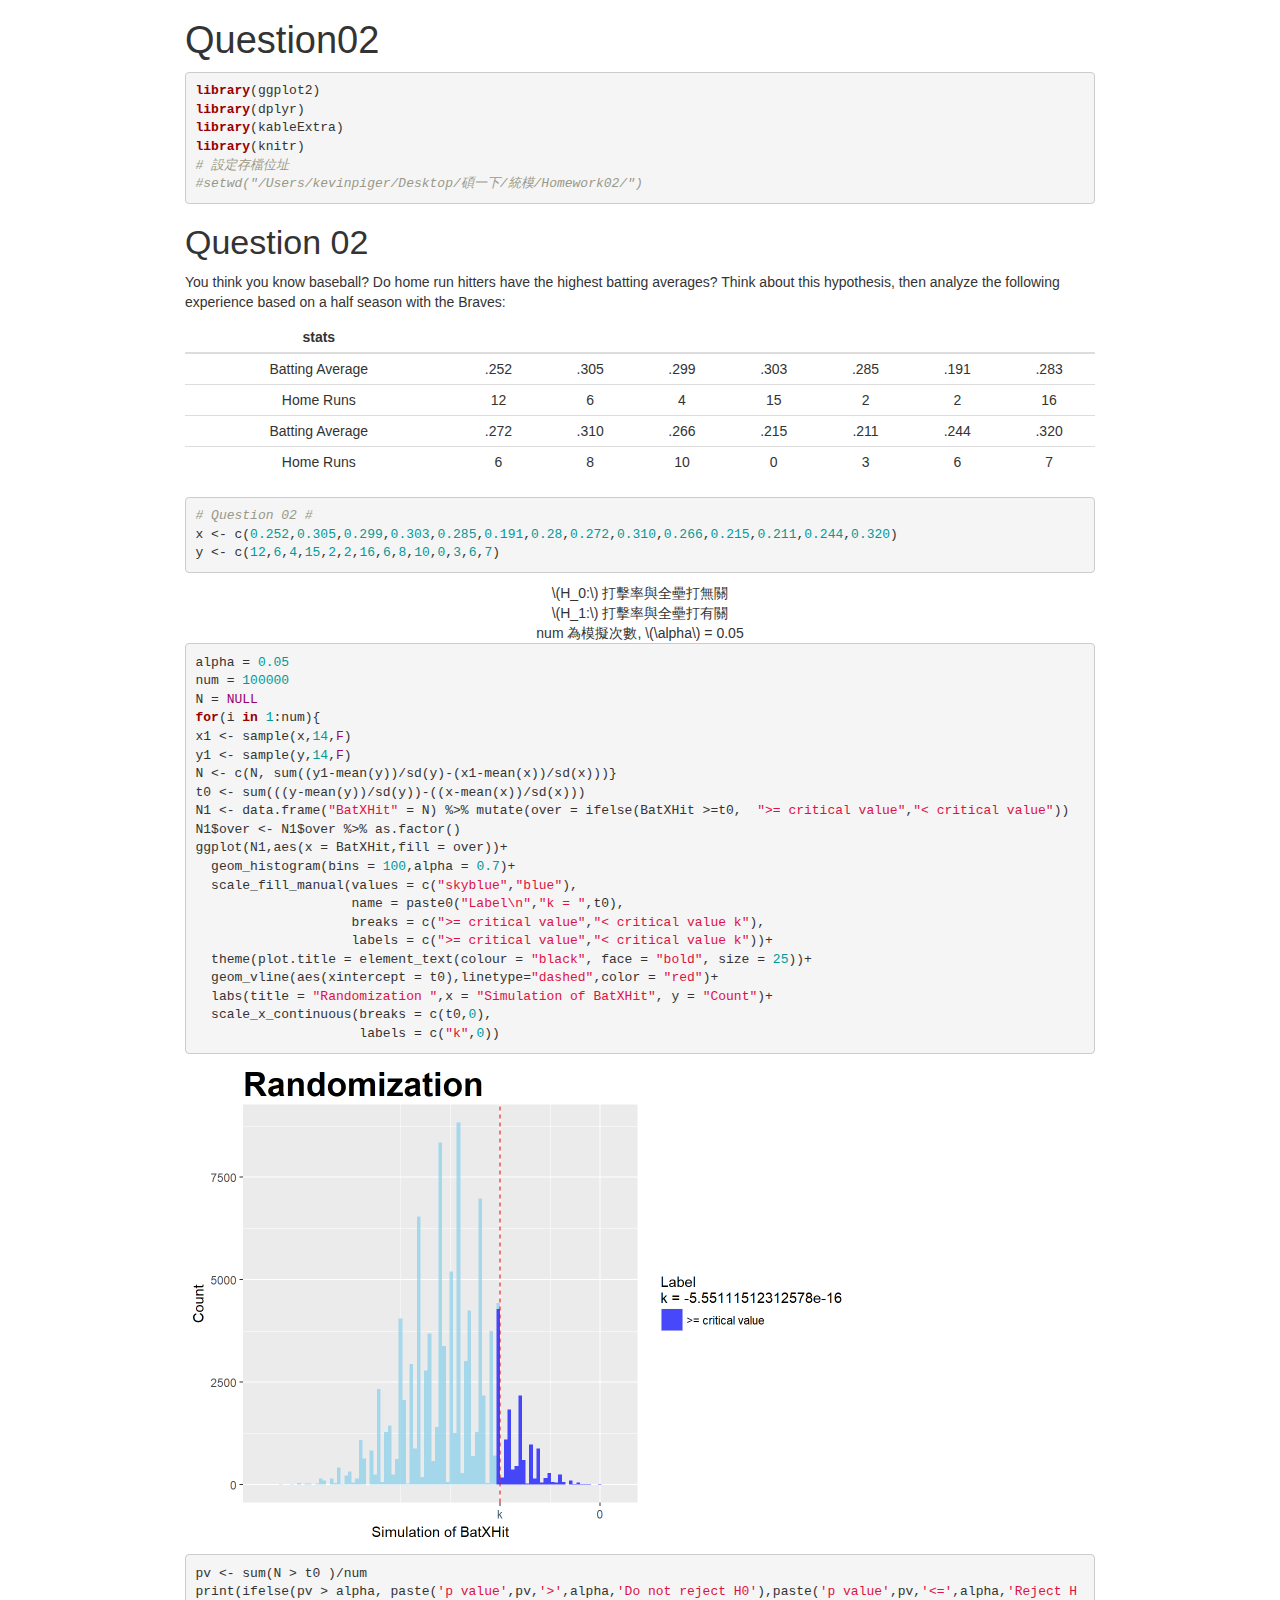
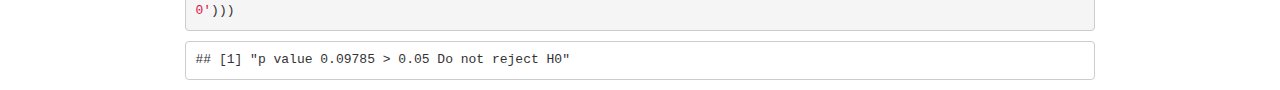
==== commit 404c0794: "my first page" ====
--- a/about.html
+++ b/about.html
@@ -11,7 +11,7 @@
 
 
 
-<title>About This Website</title>
+<title>Question02</title>
 
 <script src="[data-uri]"></script>
 <meta name="viewport" content="width=device-width, initial-scale=1" />
@@ -117,12 +117,114 @@
 
 
 
-<h1 class="title toc-ignore">About This Website</h1>
+<h1 class="title toc-ignore">Question02</h1>
 
 </div>
 
 
-<p>More about this website.</p>
+<pre class="r"><code>library(ggplot2)
+library(dplyr)
+library(kableExtra)
+library(knitr)
+# 設定存檔位址
+#setwd(&quot;/Users/kevinpiger/Desktop/碩一下/統模/Homework02/&quot;)</code></pre>
+<div id="question-02" class="section level1">
+<h1>Question 02</h1>
+<p>You think you know baseball? Do home run hitters have the highest batting averages? Think about this hypothesis, then analyze the following experience based on a half season with the Braves:</p>
+<table>
+<thead>
+<tr class="header">
+<th align="center">stats</th>
+<th align="center"></th>
+<th align="center"></th>
+<th align="center"></th>
+<th align="center"></th>
+<th align="center"></th>
+<th align="center"></th>
+<th align="center"></th>
+</tr>
+</thead>
+<tbody>
+<tr class="odd">
+<td align="center">Batting Average</td>
+<td align="center">.252</td>
+<td align="center">.305</td>
+<td align="center">.299</td>
+<td align="center">.303</td>
+<td align="center">.285</td>
+<td align="center">.191</td>
+<td align="center">.283</td>
+</tr>
+<tr class="even">
+<td align="center">Home Runs</td>
+<td align="center">12</td>
+<td align="center">6</td>
+<td align="center">4</td>
+<td align="center">15</td>
+<td align="center">2</td>
+<td align="center">2</td>
+<td align="center">16</td>
+</tr>
+<tr class="odd">
+<td align="center">Batting Average</td>
+<td align="center">.272</td>
+<td align="center">.310</td>
+<td align="center">.266</td>
+<td align="center">.215</td>
+<td align="center">.211</td>
+<td align="center">.244</td>
+<td align="center">.320</td>
+</tr>
+<tr class="even">
+<td align="center">Home Runs</td>
+<td align="center">6</td>
+<td align="center">8</td>
+<td align="center">10</td>
+<td align="center">0</td>
+<td align="center">3</td>
+<td align="center">6</td>
+<td align="center">7</td>
+</tr>
+</tbody>
+</table>
+<pre class="r"><code># Question 02 #
+x &lt;- c(0.252,0.305,0.299,0.303,0.285,0.191,0.28,0.272,0.310,0.266,0.215,0.211,0.244,0.320)
+y &lt;- c(12,6,4,15,2,2,16,6,8,10,0,3,6,7)</code></pre>
+<center>
+<span class="math inline">\(H_0:\)</span> 打擊率與全壘打無關
+</center>
+<center>
+<span class="math inline">\(H_1:\)</span> 打擊率與全壘打有關
+</center>
+<center>
+num 為模擬次數, <span class="math inline">\(\alpha\)</span> = 0.05
+</center>
+<pre class="r"><code>alpha = 0.05
+num = 100000
+N = NULL
+for(i in 1:num){
+x1 &lt;- sample(x,14,F) 
+y1 &lt;- sample(y,14,F) 
+N &lt;- c(N, sum((y1-mean(y))/sd(y)-(x1-mean(x))/sd(x)))}
+t0 &lt;- sum(((y-mean(y))/sd(y))-((x-mean(x))/sd(x)))
+N1 &lt;- data.frame(&quot;BatXHit&quot; = N) %&gt;% mutate(over = ifelse(BatXHit &gt;=t0,  &quot;&gt;= critical value&quot;,&quot;&lt; critical value&quot;))
+N1$over &lt;- N1$over %&gt;% as.factor()
+ggplot(N1,aes(x = BatXHit,fill = over))+
+  geom_histogram(bins = 100,alpha = 0.7)+
+  scale_fill_manual(values = c(&quot;skyblue&quot;,&quot;blue&quot;),
+                    name = paste0(&quot;Label\n&quot;,&quot;k = &quot;,t0),
+                    breaks = c(&quot;&gt;= critical value&quot;,&quot;&lt; critical value k&quot;),
+                    labels = c(&quot;&gt;= critical value&quot;,&quot;&lt; critical value k&quot;))+
+  theme(plot.title = element_text(colour = &quot;black&quot;, face = &quot;bold&quot;, size = 25))+
+  geom_vline(aes(xintercept = t0),linetype=&quot;dashed&quot;,color = &quot;red&quot;)+
+  labs(title = &quot;Randomization &quot;,x = &quot;Simulation of BatXHit&quot;, y = &quot;Count&quot;)+
+  scale_x_continuous(breaks = c(t0,0),
+                     labels = c(&quot;k&quot;,0))</code></pre>
+<p><img src="[data-uri]" width="672" /></p>
+<pre class="r"><code>pv &lt;- sum(N &gt; t0 )/num
+print(ifelse(pv &gt; alpha, paste('p value',pv,'&gt;',alpha,'Do not reject H0'),paste('p value',pv,'&lt;=',alpha,'Reject H0')))</code></pre>
+<pre><code>## [1] &quot;p value 0.09785 &gt; 0.05 Do not reject H0&quot;</code></pre>
+</div>
 
 
 
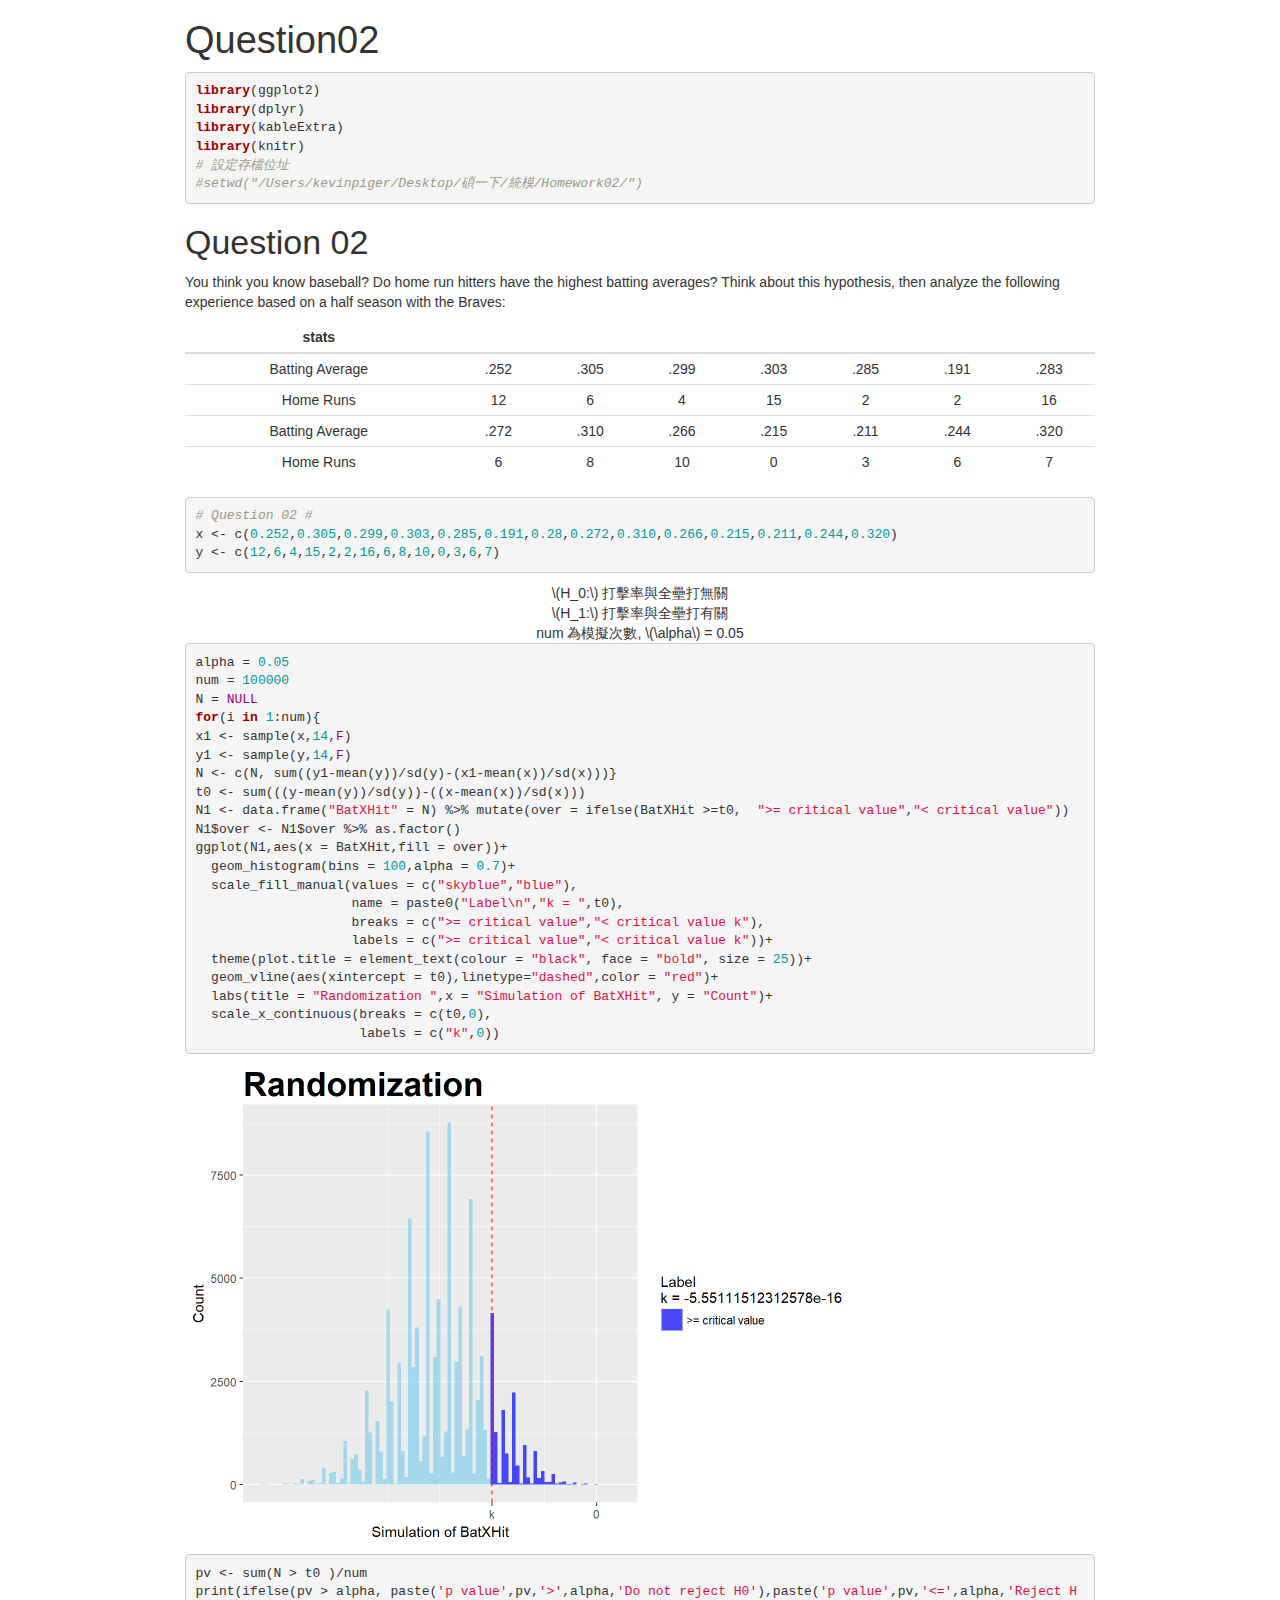
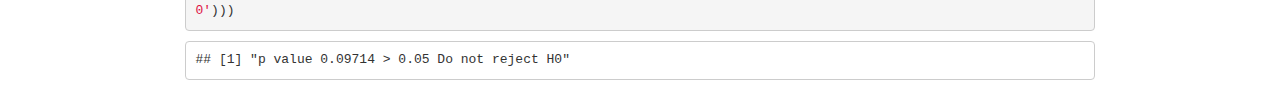
==== commit aec42b57: "second commit" ====
--- a/about.html
+++ b/about.html
@@ -220,10 +220,10 @@
   labs(title = &quot;Randomization &quot;,x = &quot;Simulation of BatXHit&quot;, y = &quot;Count&quot;)+
   scale_x_continuous(breaks = c(t0,0),
                      labels = c(&quot;k&quot;,0))</code></pre>
-<p><img src="[data-uri]" width="672" /></p>
+<p><img src="[data-uri]" width="672" /></p>
 <pre class="r"><code>pv &lt;- sum(N &gt; t0 )/num
 print(ifelse(pv &gt; alpha, paste('p value',pv,'&gt;',alpha,'Do not reject H0'),paste('p value',pv,'&lt;=',alpha,'Reject H0')))</code></pre>
-<pre><code>## [1] &quot;p value 0.09785 &gt; 0.05 Do not reject H0&quot;</code></pre>
+<pre><code>## [1] &quot;p value 0.09714 &gt; 0.05 Do not reject H0&quot;</code></pre>
 </div>
 
 
